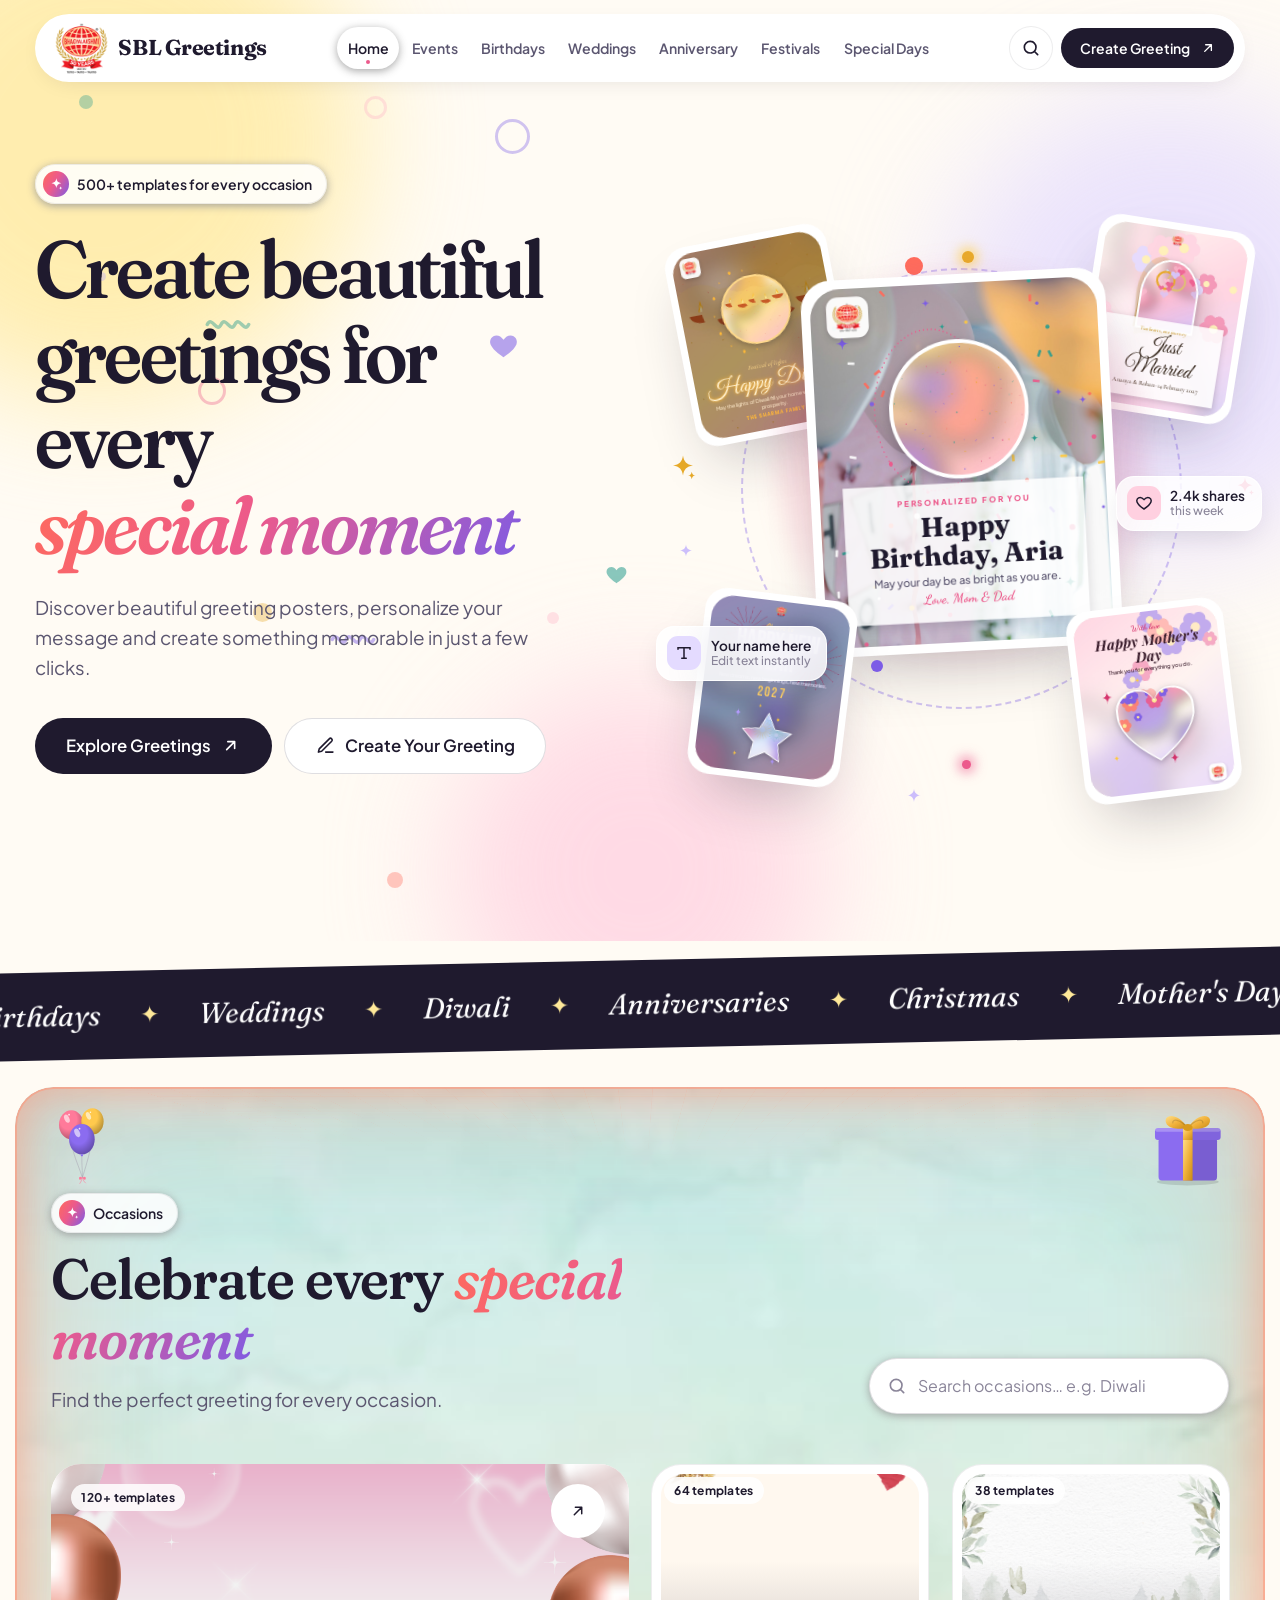
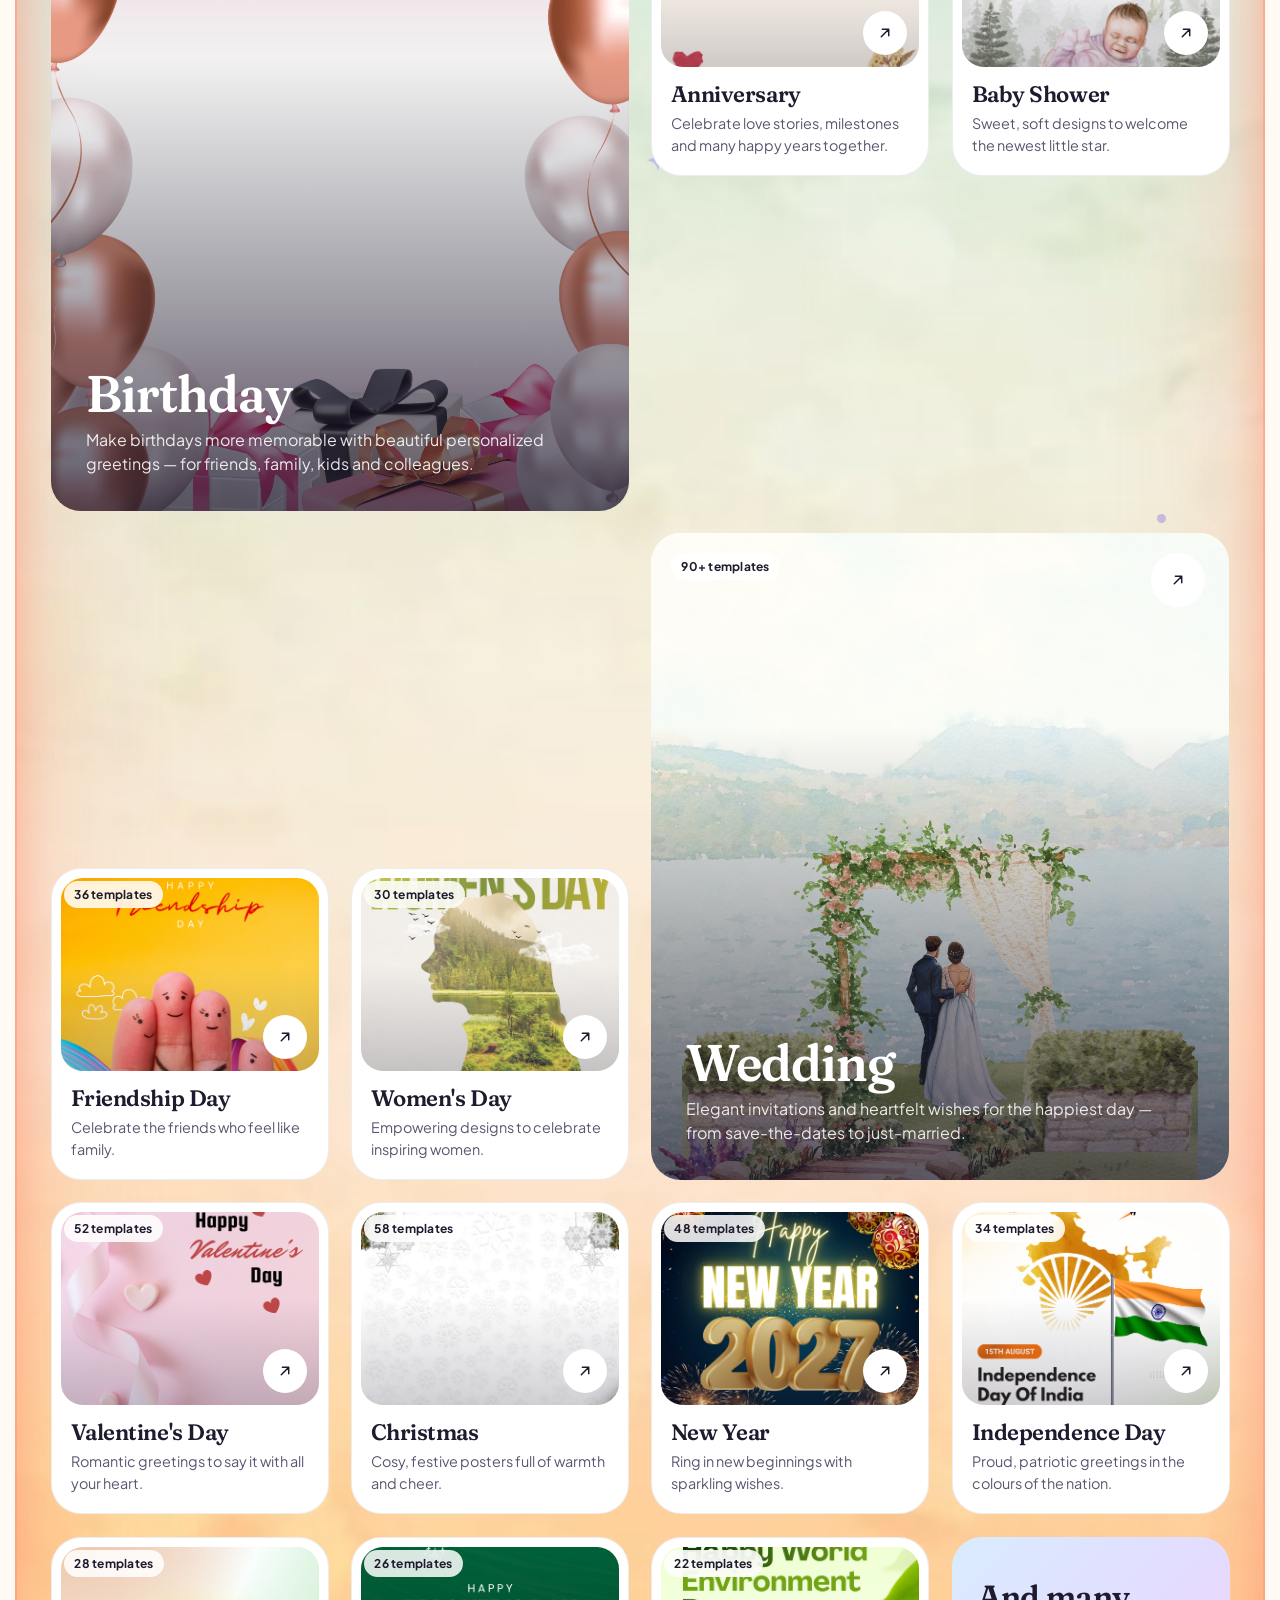
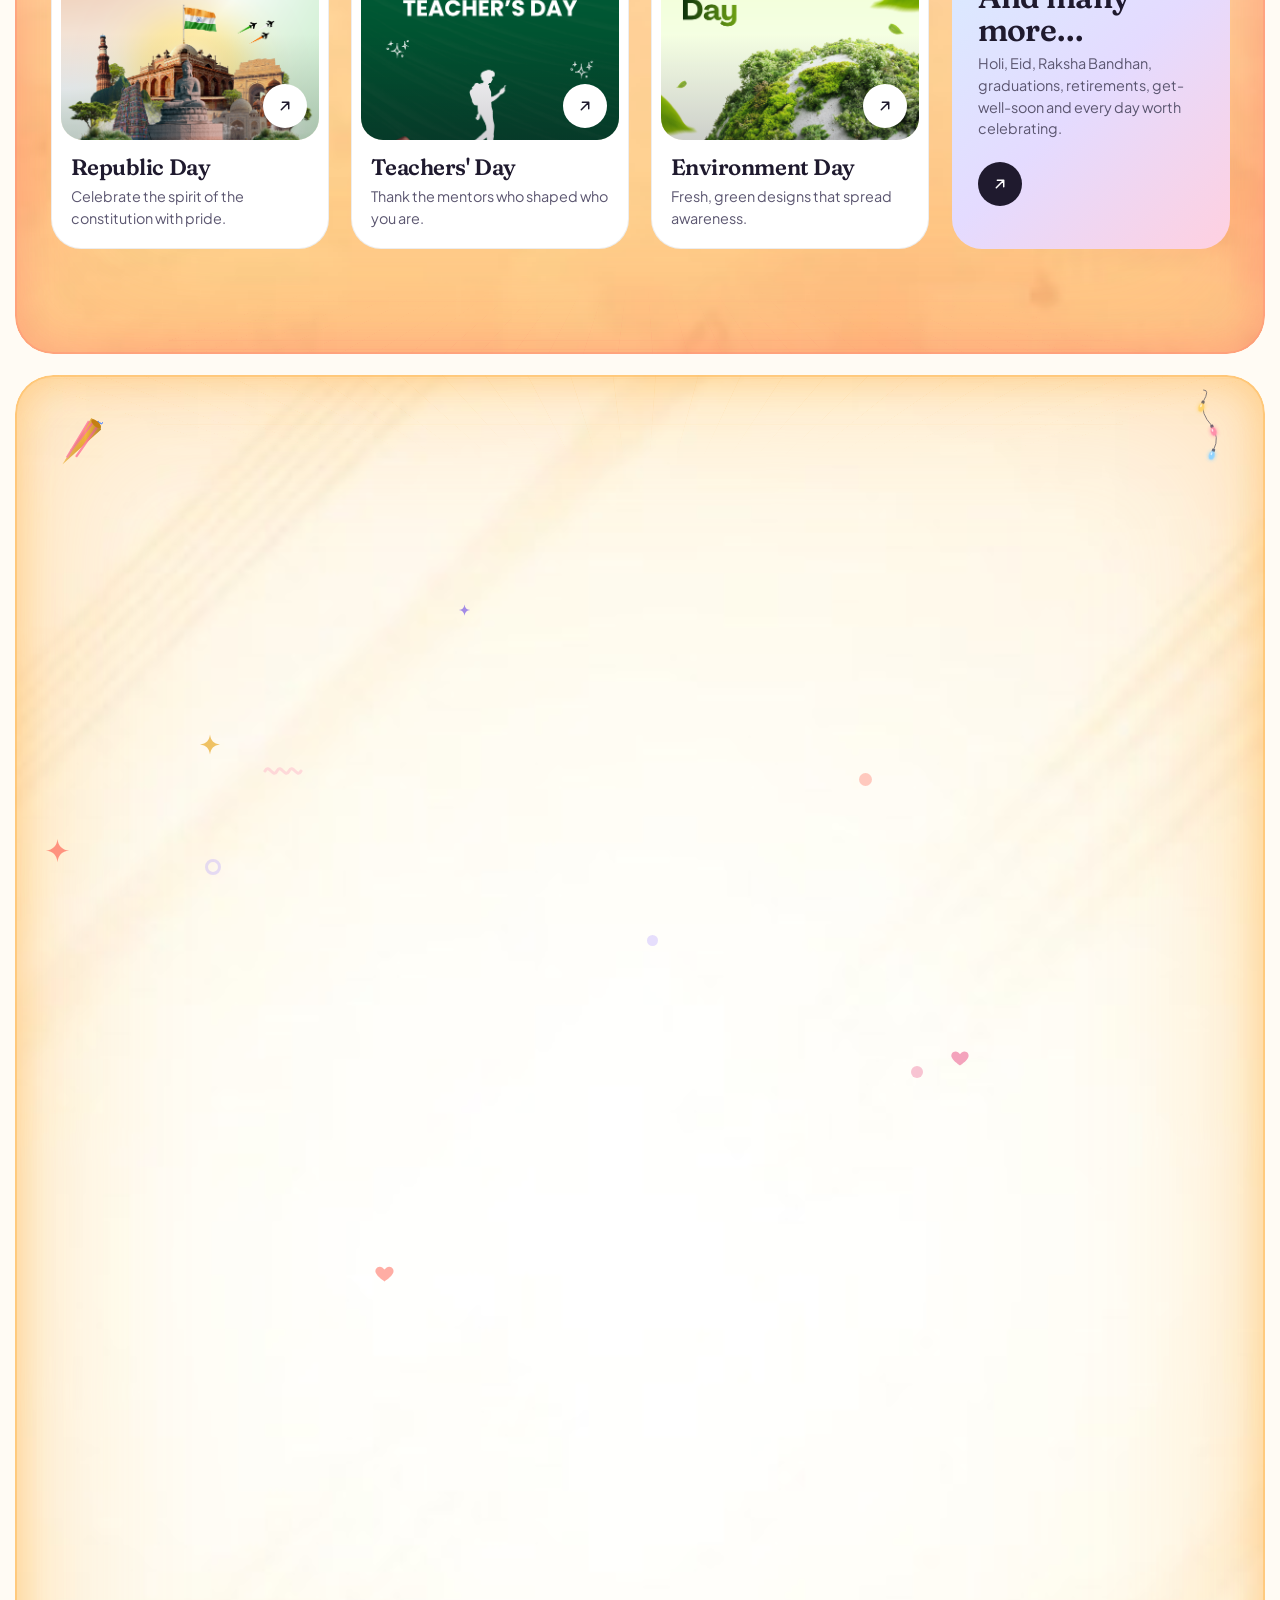
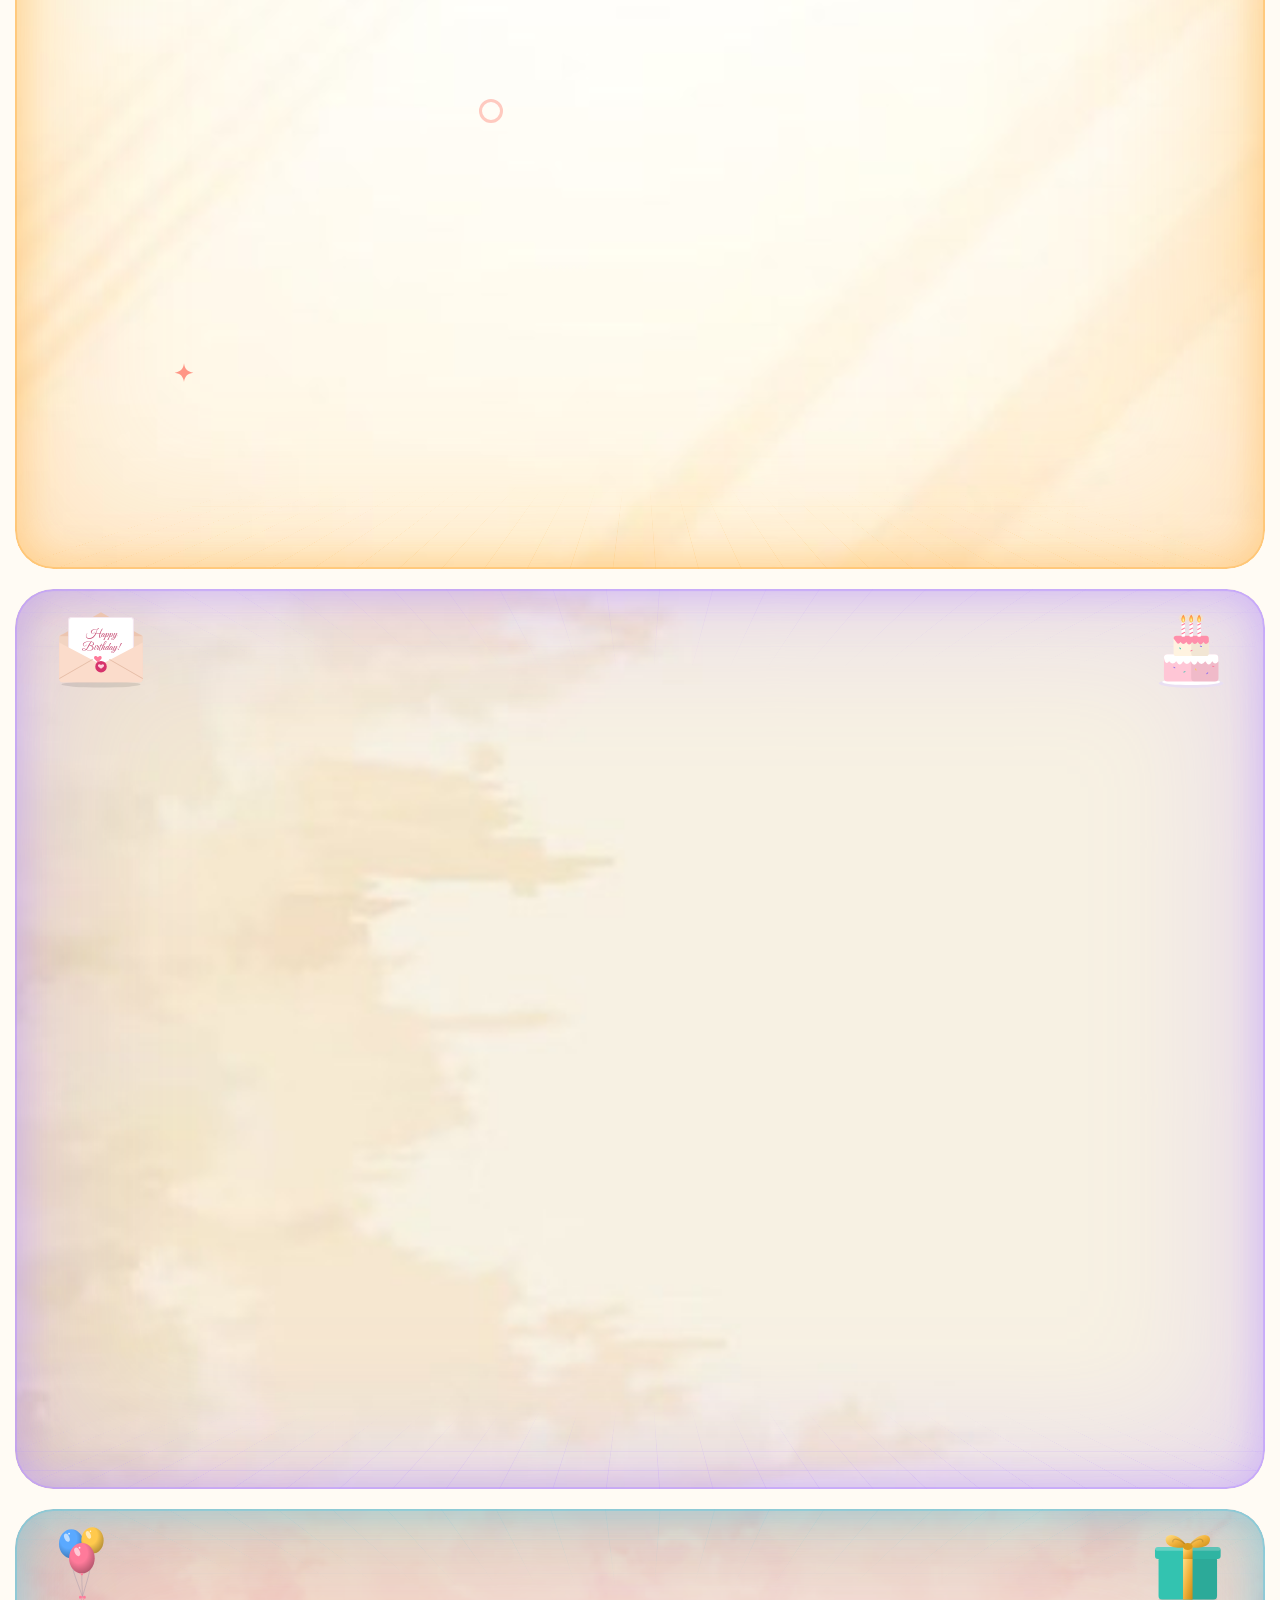
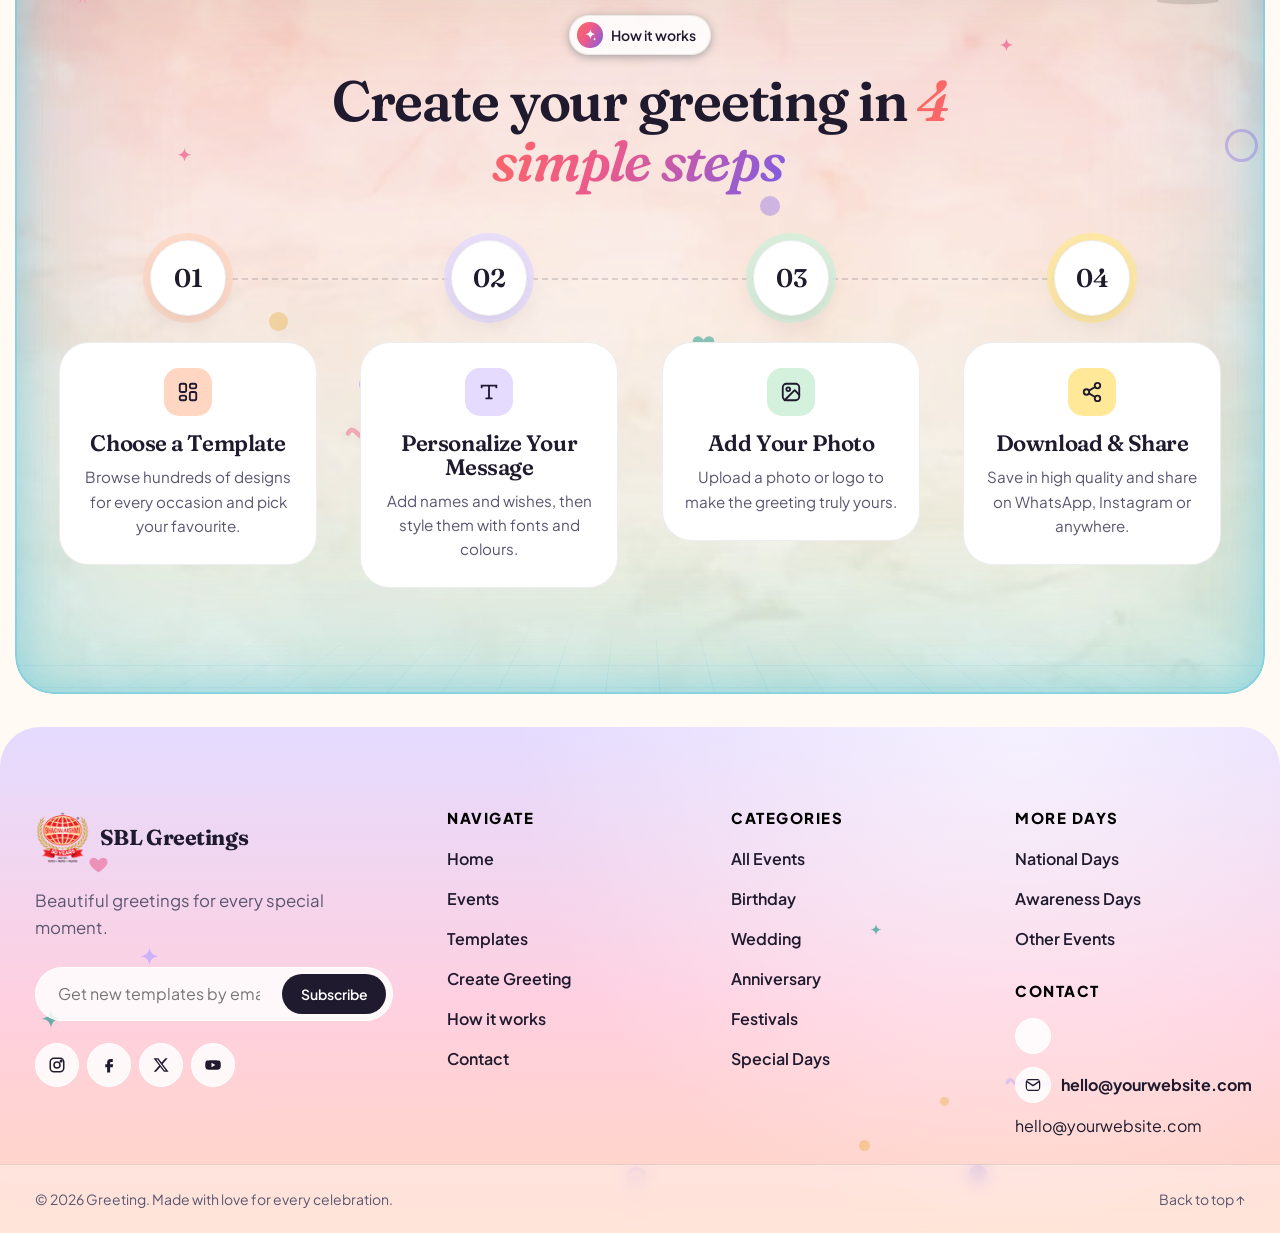
==== frontend/index.html @ 3fc8caba "Fix contact section in index.html Removed redundant closing SVG tag and fixed email link." ====
<!DOCTYPE html>
<html lang="en">

<head>
  <meta charset="UTF-8">
  <meta name="viewport" content="width=device-width, initial-scale=1">
  <title>Greetings — Beautiful Greeting Posters for Every Special Moment</title>
  <meta name="description"
    content="Discover beautiful greeting posters for birthdays, weddings, festivals and special days. Personalize your message and download in seconds.">
  <meta name="theme-color" content="#fffbf4">
  <link rel="icon" type="image/png" href="images/icons/favicon.png">

  <link rel="preconnect" href="https://fonts.googleapis.com">
  <link rel="preconnect" href="https://fonts.gstatic.com" crossorigin>
  <link
    href="https://fonts.googleapis.com/css2?family=Bebas+Neue&family=Caveat:wght@500;700&family=Cormorant+Garamond:ital,wght@0,500;0,600;0,700;1,500;1,600&family=Dancing+Script:wght@500;700&family=Fraunces:ital,opsz,wght@0,9..144,400..700;1,9..144,400..700&family=Great+Vibes&family=Lobster&family=Pacifico&family=Playfair+Display:ital,wght@0,400;0,700;1,400;1,700&family=Plus+Jakarta+Sans:wght@400;500;600;700;800&family=Poppins:ital,wght@0,400;0,500;0,600;0,700;0,800;1,500&display=swap"
    rel="stylesheet">

  <link rel="stylesheet" href="css/style.css">
  <link rel="stylesheet" href="css/poster.css">
  <link rel="stylesheet" href="css/responsive.css">
  <link rel="stylesheet" href="css/editor.css">
  <link rel="stylesheet" href="css/paid.css">
  <!-- Home page section backgrounds & side elements -->
  <link rel="stylesheet" href="css/home.css">
  <script>document.documentElement.classList.add('js');</script>
</head>

<body class="is-loading page-home" data-root="">

  <!-- Icon sprite (UI icons only) -->
  <svg width="0" height="0" style="position:absolute" aria-hidden="true">
    <symbol id="i-arrow" viewBox="0 0 24 24" fill="none" stroke="currentColor" stroke-width="2" stroke-linecap="round"
      stroke-linejoin="round">
      <path d="M5 12h14M13 6l6 6-6 6" />
    </symbol>
    <symbol id="i-search" viewBox="0 0 24 24" fill="none" stroke="currentColor" stroke-width="2" stroke-linecap="round">
      <circle cx="11" cy="11" r="7" />
      <path d="m20 20-3.5-3.5" />
    </symbol>
    <symbol id="i-close" viewBox="0 0 24 24" fill="none" stroke="currentColor" stroke-width="2" stroke-linecap="round">
      <path d="M6 6l12 12M18 6 6 18" />
    </symbol>
    <symbol id="i-edit" viewBox="0 0 24 24" fill="none" stroke="currentColor" stroke-width="2" stroke-linecap="round"
      stroke-linejoin="round">
      <path d="M12 20h9" />
      <path d="M16.5 3.5a2.1 2.1 0 0 1 3 3L7 19l-4 1 1-4Z" />
    </symbol>
    <symbol id="i-eye" viewBox="0 0 24 24" fill="none" stroke="currentColor" stroke-width="2" stroke-linecap="round"
      stroke-linejoin="round">
      <path d="M2 12s3.5-7 10-7 10 7 10 7-3.5 7-10 7S2 12 2 12Z" />
      <circle cx="12" cy="12" r="3" />
    </symbol>
    <symbol id="i-download" viewBox="0 0 24 24" fill="none" stroke="currentColor" stroke-width="2"
      stroke-linecap="round" stroke-linejoin="round">
      <path d="M12 3v12M7 10l5 5 5-5M5 21h14" />
    </symbol>
    <symbol id="i-heart" viewBox="0 0 24 24" fill="none" stroke="currentColor" stroke-width="2" stroke-linejoin="round">
      <path
        d="M12 20s-7.5-4.6-9.3-9.2C1.5 7.6 3.7 4.5 7 4.5c2 0 3.4 1.1 5 3 1.6-1.9 3-3 5-3 3.3 0 5.5 3.1 4.3 6.3C19.5 15.4 12 20 12 20Z" />
    </symbol>
    <symbol id="i-sparkle" viewBox="0 0 24 24" fill="currentColor">
      <path d="M12 2c.6 4.8 2.9 7.3 8 8-5.1.7-7.4 3.2-8 8-.6-4.8-2.9-7.3-8-8 5.1-.7 7.4-3.2 8-8Z" />
      <path d="M19 15c.3 2 1.1 2.8 3 3-1.9.2-2.7 1-3 3-.3-2-1.1-2.8-3-3 1.9-.2 2.7-1 3-3Z" />
    </symbol>
    <symbol id="i-image" viewBox="0 0 24 24" fill="none" stroke="currentColor" stroke-width="2" stroke-linecap="round"
      stroke-linejoin="round">
      <rect x="3" y="3" width="18" height="18" rx="4" />
      <circle cx="9" cy="9" r="2" />
      <path d="m21 15-5-5L5 21" />
    </symbol>
    <symbol id="i-type" viewBox="0 0 24 24" fill="none" stroke="currentColor" stroke-width="2" stroke-linecap="round">
      <path d="M4 7V5h16v2M9 19h6M12 5v14" />
    </symbol>
    <symbol id="i-check" viewBox="0 0 24 24" fill="none" stroke="currentColor" stroke-width="3" stroke-linecap="round"
      stroke-linejoin="round">
      <path d="m5 12 5 5L20 7" />
    </symbol>
    <symbol id="i-layout" viewBox="0 0 24 24" fill="none" stroke="currentColor" stroke-width="2"
      stroke-linejoin="round">
      <rect x="3" y="3" width="7" height="9" rx="2" />
      <rect x="14" y="3" width="7" height="5" rx="2" />
      <rect x="14" y="12" width="7" height="9" rx="2" />
      <rect x="3" y="16" width="7" height="5" rx="2" />
    </symbol>
    <symbol id="i-share" viewBox="0 0 24 24" fill="none" stroke="currentColor" stroke-width="2" stroke-linecap="round"
      stroke-linejoin="round">
      <circle cx="18" cy="5" r="3" />
      <circle cx="6" cy="12" r="3" />
      <circle cx="18" cy="19" r="3" />
      <path d="m8.6 13.5 6.8 4M15.4 6.5l-6.8 4" />
    </symbol>
    <symbol id="i-instagram" viewBox="0 0 24 24" fill="none" stroke="currentColor" stroke-width="2">
      <rect x="3" y="3" width="18" height="18" rx="5" />
      <circle cx="12" cy="12" r="4" />
      <circle cx="17.5" cy="6.5" r="1" fill="currentColor" />
    </symbol>
    <symbol id="i-facebook" viewBox="0 0 24 24" fill="currentColor">
      <path d="M14 8h3V4h-3c-2.8 0-4.5 1.8-4.5 4.6V11H7v4h2.5v7h4v-7H17l.5-4h-4V9c0-.6.4-1 1-1Z" />
    </symbol>
    <symbol id="i-x" viewBox="0 0 24 24" fill="currentColor">
      <path
        d="M17.8 3h3.1l-6.8 7.7 8 10.3h-6.2l-4.9-6.3L5.4 21H2.3l7.3-8.3L2 3h6.4l4.4 5.8L17.8 3Zm-1.1 16.2h1.7L7.4 4.7H5.6l11.1 14.5Z" />
    </symbol>
    <symbol id="i-pinterest" viewBox="0 0 24 24" fill="currentColor">
      <path
        d="M12 2a10 10 0 0 0-3.6 19.3c-.1-.8-.2-2 0-2.9l1.3-5.4s-.3-.7-.3-1.6c0-1.5.9-2.7 2-2.7.9 0 1.4.7 1.4 1.5 0 .9-.6 2.3-.9 3.6-.3 1.1.5 2 1.6 2 1.9 0 3.4-2 3.4-5 0-2.6-1.9-4.4-4.5-4.4-3.1 0-4.9 2.3-4.9 4.7 0 .9.4 1.9.8 2.5.1.1.1.2.1.3l-.3 1.2c0 .2-.2.3-.4.2-1.4-.6-2.2-2.6-2.2-4.2 0-3.4 2.5-6.6 7.2-6.6 3.8 0 6.7 2.7 6.7 6.3 0 3.8-2.4 6.8-5.7 6.8-1.1 0-2.2-.6-2.5-1.3l-.7 2.6c-.2 1-.9 2.2-1.4 2.9A10 10 0 1 0 12 2Z" />
    </symbol>
    <symbol id="i-youtube" viewBox="0 0 24 24" fill="currentColor">
      <path
        d="M22 8.2a3 3 0 0 0-2.1-2.1C18 5.6 12 5.6 12 5.6s-6 0-7.9.5A3 3 0 0 0 2 8.2 31 31 0 0 0 1.6 12 31 31 0 0 0 2 15.8a3 3 0 0 0 2.1 2.1c1.9.5 7.9.5 7.9.5s6 0 7.9-.5a3 3 0 0 0 2.1-2.1c.4-1.2.4-3.8.4-3.8s0-2.6-.4-3.8ZM10 15V9l5.2 3L10 15Z" />
    </symbol>
  </svg>

  <!-- Shared gradients for the homepage decorations -->
  <svg width="0" height="0" style="position:absolute" aria-hidden="true">
    <defs>
      <radialGradient id="dzShade" cx=".38" cy=".32" r=".75">
        <stop offset=".45" stop-color="#000" stop-opacity="0" />
        <stop offset="1" stop-color="#000" stop-opacity=".32" />
      </radialGradient>
      <linearGradient id="dzGold" x1="0" y1="0" x2="1" y2="1">
        <stop offset="0" stop-color="#ffe08a" />
        <stop offset=".5" stop-color="#f2b33d" />
        <stop offset="1" stop-color="#c98a14" />
      </linearGradient>
      <linearGradient id="dzConeShade" x1="0" y1="0" x2="1" y2="0">
        <stop offset="0" stop-color="#fff" stop-opacity=".25" />
        <stop offset=".6" stop-color="#000" stop-opacity="0" />
        <stop offset="1" stop-color="#000" stop-opacity=".22" />
      </linearGradient>
      <radialGradient id="dzFlame" cx=".5" cy=".7" r=".6">
        <stop offset="0" stop-color="#fff7cc" />
        <stop offset=".45" stop-color="#ffc94d" />
        <stop offset="1" stop-color="#ff7a3d" />
      </radialGradient>
      <radialGradient id="dzGlow">
        <stop offset="0" stop-color="#ffe9a8" stop-opacity=".9" />
        <stop offset="1" stop-color="#ffe9a8" stop-opacity="0" />
      </radialGradient>
    </defs>
  </svg>

  <a class="skip-link" href="#main">Skip to content</a>

  <!-- ================= HEADER ================= -->
  <header class="site-header" id="siteHeader">
    <div class="container">
      <nav class="nav" aria-label="Main navigation">
        <a href="index.html" class="logo" aria-label="Greetings home">
          <img src="images/logo/logo.png" alt="" width="38" height="38">
          <span>SBL Greetings</span>
        </a>

        <ul class="nav__menu">
          <li><a class="nav__link is-active" href="index.html" aria-current="page">Home</a></li>
          <li><a class="nav__link" href="events/events.html">Events</a></li>
          <li><a class="nav__link" href="events/birthday.html">Birthdays</a></li>
          <li><a class="nav__link" href="events/wedding.html">Weddings</a></li>
          <li><a class="nav__link" href="events/anniversary.html">Anniversary</a></li>
          <li><a class="nav__link" href="events/festivals.html">Festivals</a></li>
          <li><a class="nav__link" href="events/special-days.html">Special Days</a></li>
        </ul>

        <div class="nav__actions">
          <button class="icon-btn" type="button" data-search-open aria-label="Search greetings">
            <svg class="icon">
              <use href="#i-search" />
            </svg>
          </button>
          <button class="btn btn--sm nav__cta-desktop" type="button" data-edit="blank-01">
            Create Greeting <svg class="icon icon--arrow">
              <use href="#i-arrow" />
            </svg>
          </button>
          <button class="nav__toggle" type="button" aria-label="Open menu" aria-expanded="false"
            aria-controls="mobileMenu">
            <span></span><span></span>
          </button>
        </div>
      </nav>
    </div>
  </header>

  <!-- Mobile menu -->
  <div class="mobile-menu" id="mobileMenu" aria-label="Mobile navigation">
    <ul class="mobile-menu__list">
      <li><a class="mobile-menu__link is-active" href="index.html" aria-current="page">Home <svg class="icon">
            <use href="#i-arrow" />
          </svg></a></li>
      <li><a class="mobile-menu__link" href="events/events.html">Events <svg class="icon">
            <use href="#i-arrow" />
          </svg></a></li>
      <li><a class="mobile-menu__link" href="events/birthday.html">Birthdays <svg class="icon">
            <use href="#i-arrow" />
          </svg></a></li>
      <li><a class="mobile-menu__link" href="events/wedding.html">Weddings <svg class="icon">
            <use href="#i-arrow" />
          </svg></a></li>
      <li><a class="mobile-menu__link" href="events/anniversary.html">Anniversary <svg class="icon">
            <use href="#i-arrow" />
          </svg></a></li>
      <li><a class="mobile-menu__link" href="events/festivals.html">Festivals <svg class="icon">
            <use href="#i-arrow" />
          </svg></a></li>
      <li><a class="mobile-menu__link" href="events/special-days.html">Special Days <svg class="icon">
            <use href="#i-arrow" />
          </svg></a></li>
    </ul>
    <div class="mobile-menu__foot">
      <button class="btn btn--lg" type="button" data-edit="blank-01">Create Greeting <svg class="icon icon--arrow">
          <use href="#i-arrow" />
        </svg></button>
    </div>
  </div>

  <main id="main">

    <!-- ================= HERO ================= -->
    <section class="hero" aria-labelledby="heroTitle" data-floaters="16">
      <!-- Animated ribbons (decorative) -->
      <svg class="hero-ribbons" viewBox="0 0 1440 800" preserveAspectRatio="xMidYMid slice" aria-hidden="true">

        <path class="ribbon ribbon--1" d="M-60 620 C 180 470, 360 760, 620 600 S 1040 380, 1500 560"
          stroke="url(#rb1)" />
        <path class="ribbon ribbon--2" d="M-60 180 C 220 60, 420 300, 700 170 S 1150 40, 1500 150" stroke="url(#rb2)" />
        <path class="ribbon ribbon--3" d="M-60 420 C 260 520, 520 300, 820 430 S 1260 560, 1500 380"
          stroke="url(#rb3)" />
      </svg>

      <div class="blob blob--yellow blob--a"></div>
      <div class="blob blob--lavender blob--b"></div>
      <div class="blob blob--pink blob--c"></div>

      <div class="container hero__grid">
        <div class="hero__content">
          <span class="eyebrow" data-reveal="fade-up">
            <span class="eyebrow__dot"><svg class="icon">
                <use href="#i-sparkle" />
              </svg></span>
            500+ templates for every occasion
          </span>

          <h1 class="hero__title" id="heroTitle">
            <span class="line"><span>Create beautiful</span></span>
            <span class="line"><span>greetings for every</span></span>
            <span class="line"><span><span class="text-gradient">special moment</span></span></span>
          </h1>

          <p class="hero__text" data-reveal="fade-up" style="--delay:.25s">
            Discover beautiful greeting posters, personalize your message and create something memorable in just a few
            clicks.
          </p>

          <div class="hero__cta" data-reveal="fade-up" style="--delay:.35s">
            <a class="btn btn--lg" href="#events">
              Explore Greetings <svg class="icon icon--arrow">
                <use href="#i-arrow" />
              </svg>
            </a>
            <button class="btn btn--lg btn--light" type="button" data-edit="blank-01">
              <svg class="icon">
                <use href="#i-edit" />
              </svg> Create Your Greeting
            </button>
          </div>

          <div class="hero__proof" data-reveal="fade-up" style="--delay:.45s">
            <div class="avatars" aria-hidden="true">
              <span>AK</span><span>RS</span><span>MJ</span><span>+</span>
            </div>
            <p class="hero__proof-text">
              <strong><span class="stars" aria-hidden="true">★★★★★</span> 12,000+ greetings</strong>
              created by happy people this month
            </p>
          </div>
        </div>

        <div class="hero-stage" id="heroStage" data-reveal="scale" style="--delay:.15s">
          <span class="deco deco--ring" aria-hidden="true"></span>
          <div class="hero-orbit" aria-hidden="true"><span></span><span></span></div>
          <span class="deco deco--dot deco--dot-a" aria-hidden="true"></span>
          <span class="deco deco--dot deco--dot-b" aria-hidden="true"></span>
          <svg class="deco deco--star deco--star-a" viewBox="0 0 24 24" aria-hidden="true">
            <use href="#i-sparkle" />
          </svg>
          <svg class="deco deco--star deco--star-b" viewBox="0 0 24 24" aria-hidden="true">
            <use href="#i-sparkle" />
          </svg>

          <figure class="hero-card hero-card--1">
            <div class="hero-card__inner">
              <div class="poster" data-name="Happy Diwali — Golden Diyas" style="--accent:#ffb938">
                <img class="poster__bg" src="images/backgrounds/bg-diya.jpg" alt="" style="--pos:50% 50%"
                  loading="lazy">
                <div class="poster__overlay" style="--overlay:rgba(40,12,0,0.38)"></div>
                <figure class="poster__photo" data-shape="circle" data-decor="dots"
                  style="--x:50; --y:36; --w:44; --frame:#ffd98a">
                  <img src="images/photos/diya.jpg" alt="Lit diyas" loading="lazy">
                </figure>
                <figure class="poster__logo" data-badge style="--x:12; --y:8; --w:10"><img
                    src="images/logo/logo.png" alt="Logo"></figure>
                <div class="poster__text" data-anchor="bottom" style="--x:50; --y:94; --w:86">
                  <p class="poster__kicker"
                    style="--font:'Cormorant Garamond'; --fallback:serif; --size:4.2; --weight:600; --color:#ffd98a; --align:center; --style:italic; --gap:0.6">
                    Festival of lights</p>
                  <p class="poster__heading" data-effect="glow"
                    style="--font:'Great Vibes'; --fallback:cursive; --size:15; --weight:400; --color:#fff3d6; --align:center; --lh:1">
                    Happy Diwali</p>
                  <p class="poster__message"
                    style="--font:'Plus Jakarta Sans'; --fallback:sans-serif; --size:3.4; --weight:500; --color:#ffeccc; --align:center; --lh:1.4">
                    May the lights of Diwali fill your home with joy and prosperity.</p>
                  <p class="poster__from"
                    style="--font:'Poppins'; --fallback:sans-serif; --size:3; --weight:700; --color:#ffb938; --align:center; --spacing:0.2em; --case:uppercase">
                    The Sharma Family</p>
                </div>
              </div>
            </div>
          </figure>
          <figure class="hero-card hero-card--2">
            <div class="hero-card__inner">
              <div class="poster" data-name="Just Married" style="--accent:#c9972b">
                <img class="poster__bg" src="images/backgrounds/bg-wedding-flowers.jpg" alt="" style="--pos:50% 50%"
                  loading="lazy">
                <div class="poster__overlay" style="--overlay:rgba(255,255,255,0.35)"></div>
                <figure class="poster__photo" data-shape="arch" data-decor="layers" style="--x:50; --y:37; --w:38">
                  <img src="images/photos/rings-roses.jpg" alt="Wedding rings on roses" loading="lazy">
                </figure>
                <figure class="poster__logo" style="--x:50; --y:6; --w:8"><img src="images/logo/logo.png"
                    alt="Logo"></figure>
                <div class="poster__text" data-anchor="bottom" data-card
                  style="--x:50; --y:95; --w:82; --card:rgba(255,255,255,0.88)">
                  <p class="poster__kicker"
                    style="--font:'Cormorant Garamond'; --fallback:serif; --size:3.8; --weight:600; --color:#c9972b; --align:center; --style:italic">
                    Two hearts, one journey</p>
                  <p class="poster__heading"
                    style="--font:'Great Vibes'; --fallback:cursive; --size:15; --weight:400; --color:#3b2d22; --align:center; --lh:1">
                    Just Married</p>
                  <p class="poster__message"
                    style="--font:'Cormorant Garamond'; --fallback:serif; --size:4.4; --weight:600; --color:#5b4a3c; --align:center">
                    Ananya &amp; Rohan · 14 February 2027</p>
                  <p class="poster__from"
                    style="--font:'Cormorant Garamond'; --fallback:serif; --size:4; --weight:600; --color:#5b4a3c; --align:center">
                  </p>
                </div>
              </div>
            </div>
          </figure>
          <figure class="hero-card hero-card--main">
            <div class="hero-card__inner">
              <div class="poster" data-name="Happy Birthday, Aria" data-confetti="5" style="--accent:#ec5a8c">
                <img class="poster__bg" src="images/backgrounds/bg-balloons-pastel.jpg" alt="" style="--pos:50% 50%"
                  loading="lazy">
                <div class="poster__overlay" style="--overlay:rgba(255,255,255,0.1)"></div>
                <figure class="poster__photo" data-shape="circle" data-decor="ring" style="--x:50; --y:35; --w:46">
                  <img src="images/photos/cake-candles.jpg" alt="Birthday cake" loading="lazy">
                </figure>
                <figure class="poster__logo" data-badge style="--x:13; --y:8; --w:11"><img
                    src="images/logo/logo.png" alt="Logo"></figure>
                <div class="poster__text" data-anchor="bottom" data-card
                  style="--x:50; --y:94; --w:84; --card:rgba(255,255,255,0.86)">
                  <p class="poster__kicker"
                    style="--font:'Plus Jakarta Sans'; --fallback:sans-serif; --size:2.8; --weight:800; --color:#ec5a8c; --align:center; --spacing:0.22em; --case:uppercase">
                    Personalized for you</p>
                  <p class="poster__heading"
                    style="--font:'Fraunces'; --fallback:serif; --size:9.5; --weight:700; --color:#1f1a2e; --align:center; --lh:1.05">
                    Happy Birthday, Aria</p>
                  <p class="poster__message"
                    style="--font:'Plus Jakarta Sans'; --fallback:sans-serif; --size:3.8; --weight:500; --color:#5b5670; --align:center">
                    May your day be as bright as you are.</p>
                  <p class="poster__from"
                    style="--font:'Dancing Script'; --fallback:cursive; --size:4.6; --weight:700; --color:#ec5a8c; --align:center">
                    Love, Mom &amp; Dad</p>
                </div>
              </div>
            </div>
          </figure>
          <figure class="hero-card hero-card--3">
            <div class="hero-card__inner">
              <div class="poster" data-name="Happy New Year" style="--accent:#b49bff">
                <img class="poster__bg" src="images/backgrounds/bg-fireworks.jpg" alt="" style="--pos:50% 50%"
                  loading="lazy">
                <div class="poster__overlay" style="--overlay:rgba(10,6,30,0.32)"></div>
                <figure class="poster__photo" data-shape="star" data-decor="sparkles" style="--x:50; --y:79; --w:36">
                  <img src="images/photos/fireworks.jpg" alt="Fireworks" loading="lazy">
                </figure>
                <figure class="poster__logo" style="--x:50; --y:6; --w:8"><img src="images/logo/logo.png"
                    alt="Logo"></figure>
                <div class="poster__text" data-anchor="top" style="--x:50; --y:12; --w:88">
                  <p class="poster__kicker"
                    style="--font:'Caveat'; --fallback:cursive; --size:6; --weight:700; --color:#ffd166; --align:center; --gap:0.2">
                    Cheers to</p>
                  <p class="poster__heading" data-effect="glow"
                    style="--font:'Bebas Neue'; --fallback:sans-serif; --size:17; --weight:400; --color:#ffffff; --align:center; --lh:0.9">
                    Happy New Year</p>
                  <p class="poster__message"
                    style="--font:'Poppins'; --fallback:sans-serif; --size:3.8; --weight:500; --color:#e8e4ff; --align:center">
                    New dreams, new beginnings, new memories.</p>
                  <p class="poster__from"
                    style="--font:'Bebas Neue'; --fallback:sans-serif; --size:10; --weight:400; --color:#ffd166; --align:center; --spacing:0.1em">
                    2027</p>
                </div>
              </div>
            </div>
          </figure>
          <figure class="hero-card hero-card--4">
            <div class="hero-card__inner">
              <div class="poster" data-name="Happy Mother&#x27;s Day" style="--accent:#d6336c">
                <img class="poster__bg" src="images/backgrounds/bg-pink-roses.jpg" alt="" style="--pos:50% 50%"
                  loading="lazy">
                <div class="poster__overlay" style="--overlay:rgba(255,240,245,0.5)"></div>
                <figure class="poster__photo" data-shape="heart" data-decor="sparkles" style="--x:50; --y:63; --w:52">
                  <img src="images/photos/pink-bouquet.jpg" alt="Pink flower bouquet" loading="lazy">
                </figure>
                <figure class="poster__logo" data-badge style="--x:88; --y:93; --w:9"><img
                    src="images/logo/logo.png" alt="Logo"></figure>
                <div class="poster__text" data-anchor="top" style="--x:50; --y:6; --w:86">
                  <p class="poster__kicker"
                    style="--font:'Dancing Script'; --fallback:cursive; --size:5.6; --weight:700; --color:#d6336c; --align:center; --gap:0.6">
                    With love</p>
                  <p class="poster__heading"
                    style="--font:'Playfair Display'; --fallback:serif; --size:10; --weight:700; --color:#3a1d2c; --align:center; --style:italic; --lh:1.05">
                    Happy Mother&#x27;s Day</p>
                  <p class="poster__message"
                    style="--font:'Plus Jakarta Sans'; --fallback:sans-serif; --size:3.8; --weight:500; --color:#3a1d2c; --align:center">
                    Thank you for everything you do.</p>
                  <p class="poster__from"
                    style="--font:'Plus Jakarta Sans'; --fallback:sans-serif; --size:3; --weight:600; --color:#3a1d2c; --align:center">
                  </p>
                </div>
              </div>
            </div>
          </figure>

          <div class="float-chip float-chip--a" aria-hidden="true">
            <span class="float-chip__icon tint-lavender"><svg class="icon">
                <use href="#i-type" />
              </svg></span>
            <span>Your name here<small>Edit text instantly</small></span>
          </div>
          <div class="float-chip float-chip--b" aria-hidden="true">
            <span class="float-chip__icon tint-pink"><svg class="icon">
                <use href="#i-heart" />
              </svg></span>
            <span>2.4k shares<small>this week</small></span>
          </div>
        </div>
      </div>
    </section>

    <!-- ================= MARQUEE ================= -->
    <div class="marquee-wrap" aria-hidden="true">
      <div class="marquee">
        <div class="marquee__track">
          <div class="marquee__group">
            <span class="marquee__item">Birthdays</span>
            <span class="marquee__item">Weddings</span>
            <span class="marquee__item">Diwali</span>
            <span class="marquee__item">Anniversaries</span>
            <span class="marquee__item">Christmas</span>
            <span class="marquee__item">Mother's Day</span>
            <span class="marquee__item">New Year</span>
            <span class="marquee__item">Friendship Day</span>
          </div>
          <div class="marquee__group">
            <span class="marquee__item">Birthdays</span>
            <span class="marquee__item">Weddings</span>
            <span class="marquee__item">Diwali</span>
            <span class="marquee__item">Anniversaries</span>
            <span class="marquee__item">Christmas</span>
            <span class="marquee__item">Mother's Day</span>
            <span class="marquee__item">New Year</span>
            <span class="marquee__item">Friendship Day</span>
          </div>
        </div>
      </div>
    </div>

    <!-- ================= SPECIAL EVENTS ================= -->
    <section class="section sec-stage sec-stage--occasions" id="events" aria-labelledby="eventsTitle"
      data-floaters="10">
      <!-- Party decorations (left / right). Swap a polaroid photo by changing its src. -->
      <div class="dz-col dz-col--left" aria-hidden="true">
        <div class="dz-item dz-wide" style="top:3%;"><svg class="dz-svg dz-balloons " viewBox="0 0 200 300"
            aria-hidden="true">
            <path d="M62 137 C70 190 82 208 102 268" stroke="#9b8fa3" stroke-width="1.4" fill="none" />
            <path d="M138 120 C131 173 120 208 102 268" stroke="#9b8fa3" stroke-width="1.4" fill="none" />
            <path d="M100 191 C100 244 101 208 102 268" stroke="#9b8fa3" stroke-width="1.4" fill="none" />
            <path d="M102 268 q-14 -8 -12 6 q6 4 12 -6 q14 -8 12 6 q-6 4 -12 -6" fill="#ff7a9a" />
            <path d="M102 268 q-4 14 -10 22 M102 268 q4 14 12 20" stroke="#ff7a9a" stroke-width="2" fill="none" />
            <g class="dz-sway" style="--d:5.5s;--dl:0.0s;transform-origin:62px 134px">
              <ellipse cx="62" cy="78" rx="44" ry="51.9" fill="#ff7a9a" />
              <ellipse cx="62" cy="78" rx="44" ry="51.9" fill="url(#dzShade)" />
              <ellipse cx="46.2" cy="56.2" rx="8.8" ry="15.6" fill="#fff" opacity=".6"
                transform="rotate(-24 46.2 56.2)" />
              <ellipse cx="54.1" cy="41.7" rx="3.1" ry="3.1" fill="#fff" opacity=".85" />
              <path d="M57 129.9 L67 129.9 L65 136.9 L59 136.9Z" fill="#ff7a9a" />
            </g>
            <g class="dz-sway" style="--d:6.5s;--dl:-1.7s;transform-origin:138px 117px">
              <ellipse cx="138" cy="66" rx="40" ry="47.2" fill="#ffc94d" />
              <ellipse cx="138" cy="66" rx="40" ry="47.2" fill="url(#dzShade)" />
              <ellipse cx="123.6" cy="46.2" rx="8.0" ry="14.2" fill="#fff" opacity=".6"
                transform="rotate(-24 123.6 46.2)" />
              <ellipse cx="130.8" cy="33.0" rx="2.8" ry="2.8" fill="#fff" opacity=".85" />
              <path d="M133 113.2 L143 113.2 L141 120.2 L135 120.2Z" fill="#ffc94d" />
            </g>
            <g class="dz-sway" style="--d:7.5s;--dl:-3.4s;transform-origin:100px 188px">
              <ellipse cx="100" cy="130" rx="46" ry="54.3" fill="#8b6cf0" />
              <ellipse cx="100" cy="130" rx="46" ry="54.3" fill="url(#dzShade)" />
              <ellipse cx="83.4" cy="107.2" rx="9.2" ry="16.3" fill="#fff" opacity=".6"
                transform="rotate(-24 83.4 107.2)" />
              <ellipse cx="91.7" cy="92.0" rx="3.2" ry="3.3" fill="#fff" opacity=".85" />
              <path d="M95 184.3 L105 184.3 L103 191.3 L97 191.3Z" fill="#8b6cf0" />
            </g>
          </svg></div>
        <div class="dz-item dz-mid" style="top:28%;">
          <figure class="dz-polaroid " style="--r:-7deg;--dl:0s" aria-hidden="true"><span class="dz-tape"></span><img
              src="images/photos/cake-candles.jpg" alt="" loading="lazy">
            <figcaption>Make a wish!</figcaption>
          </figure>
        </div>
        <div class="dz-item dz-mid" style="top:52%;"><svg class="dz-svg dz-gift " viewBox="0 0 130 140"
            aria-hidden="true" style="--dl:0s">
            <ellipse cx="65" cy="132" rx="52" ry="6" fill="#000" opacity=".12" />
            <rect x="16" y="58" width="98" height="72" rx="6" fill="#ff7a9a" />
            <rect x="65" y="58" width="49" height="72" rx="6" fill="#000" opacity=".13" />
            <rect x="57" y="58" width="16" height="72" fill="url(#dzGold)" />
            <g class="dz-lid">
              <rect x="10" y="42" width="110" height="20" rx="5" fill="#ff7a9a" />
              <rect x="10" y="42" width="110" height="6" rx="3" fill="#fff" opacity=".25" />
              <rect x="65" y="42" width="55" height="20" rx="5" fill="#000" opacity=".08" />
              <rect x="57" y="42" width="16" height="20" fill="url(#dzGold)" />
              <path d="M65 42 C46 12 20 20 30 36 C36 44 52 44 65 42Z" fill="url(#dzGold)" />
              <path d="M65 42 C84 12 110 20 100 36 C94 44 78 44 65 42Z" fill="url(#dzGold)" />
              <path d="M65 42 C52 26 38 26 40 34" stroke="#000" stroke-opacity=".15" stroke-width="2" fill="none" />
              <path d="M65 42 C78 26 92 26 90 34" stroke="#000" stroke-opacity=".15" stroke-width="2" fill="none" />
              <ellipse cx="65" cy="41" rx="8" ry="6" fill="#d99a1c" />
            </g>
          </svg></div>
        <div class="dz-item dz-wide" style="top:72%;"><svg class="dz-svg dz-streamer " viewBox="0 0 120 220"
            aria-hidden="true">
            <defs>
              <linearGradient id="stffc94dff7a9a" x1="0" y1="0" x2="1" y2="1">
                <stop offset="0" stop-color="#ffc94d" />
                <stop offset="1" stop-color="#ff7a9a" />
              </linearGradient>
            </defs>
            <path d="M60 4 C10 24 110 44 60 64 C10 84 110 104 60 124 C10 144 110 164 60 184 C30 196 60 214 70 216"
              stroke="url(#stffc94dff7a9a)" stroke-width="9" stroke-linecap="round" fill="none" />
            <path d="M60 4 C10 24 110 44 60 64 C10 84 110 104 60 124 C10 144 110 164 60 184" stroke="#fff"
              stroke-opacity=".35" stroke-width="2.5" fill="none" transform="translate(-2 -2)" />
          </svg></div>
        <div class="dz-item dz-small dz-wide" style="top:90%;"><svg class="dz-svg dz-gift " viewBox="0 0 130 140"
            aria-hidden="true" style="--dl:-1.5s">
            <ellipse cx="65" cy="132" rx="52" ry="6" fill="#000" opacity=".12" />
            <rect x="16" y="58" width="98" height="72" rx="6" fill="#33c3b0" />
            <rect x="65" y="58" width="49" height="72" rx="6" fill="#000" opacity=".13" />
            <rect x="57" y="58" width="16" height="72" fill="url(#dzGold)" />
            <g class="dz-lid">
              <rect x="10" y="42" width="110" height="20" rx="5" fill="#33c3b0" />
              <rect x="10" y="42" width="110" height="6" rx="3" fill="#fff" opacity=".25" />
              <rect x="65" y="42" width="55" height="20" rx="5" fill="#000" opacity=".08" />
              <rect x="57" y="42" width="16" height="20" fill="url(#dzGold)" />
              <path d="M65 42 C46 12 20 20 30 36 C36 44 52 44 65 42Z" fill="url(#dzGold)" />
              <path d="M65 42 C84 12 110 20 100 36 C94 44 78 44 65 42Z" fill="url(#dzGold)" />
              <path d="M65 42 C52 26 38 26 40 34" stroke="#000" stroke-opacity=".15" stroke-width="2" fill="none" />
              <path d="M65 42 C78 26 92 26 90 34" stroke="#000" stroke-opacity=".15" stroke-width="2" fill="none" />
              <ellipse cx="65" cy="41" rx="8" ry="6" fill="#d99a1c" />
            </g>
          </svg></div>
      </div>
      <div class="dz-col dz-col--right" aria-hidden="true">
        <div class="dz-item dz-wide" style="top:4%;"><svg class="dz-svg dz-popper " viewBox="0 0 220 220"
            aria-hidden="true" overflow="visible">
            <g class="dz-bit" style="--tx:31px;--ty:-48px;--r:292deg;--dl:-1.53s">
              <g transform="translate(112 86)">
                <rect x="-4" y="-2" width="8" height="4" rx="1" fill="#ff7a9a" />
              </g>
            </g>
            <g class="dz-bit" style="--tx:16px;--ty:-49px;--r:371deg;--dl:-2.94s">
              <g transform="translate(112 86)">
                <circle r="3" fill="#ffc94d" />
              </g>
            </g>
            <g class="dz-bit" style="--tx:103px;--ty:-7px;--r:203deg;--dl:-1.67s">
              <g transform="translate(112 86)">
                <path d="M0 0 q4 -6 8 0 q4 6 8 0" stroke="#8b6cf0" stroke-width="2.2" fill="none" />
              </g>
            </g>
            <g class="dz-bit" style="--tx:73px;--ty:-75px;--r:513deg;--dl:-0.34s">
              <g transform="translate(112 86)">
                <rect x="-4" y="-2" width="8" height="4" rx="1" fill="#33c3b0" />
              </g>
            </g>
            <g class="dz-bit" style="--tx:58px;--ty:-99px;--r:514deg;--dl:-2.05s">
              <g transform="translate(112 86)">
                <circle r="3" fill="#ffa26b" />
              </g>
            </g>
            <g class="dz-bit" style="--tx:39px;--ty:-57px;--r:174deg;--dl:-0.99s">
              <g transform="translate(112 86)">
                <path d="M0 0 q4 -6 8 0 q4 6 8 0" stroke="#5aa9ff" stroke-width="2.2" fill="none" />
              </g>
            </g>
            <g class="dz-bit" style="--tx:95px;--ty:-35px;--r:527deg;--dl:-2.72s">
              <g transform="translate(112 86)">
                <rect x="-4" y="-2" width="8" height="4" rx="1" fill="#ff7a9a" />
              </g>
            </g>
            <g class="dz-bit" style="--tx:78px;--ty:-77px;--r:262deg;--dl:-2.15s">
              <g transform="translate(112 86)">
                <circle r="3" fill="#ffc94d" />
              </g>
            </g>
            <g class="dz-bit" style="--tx:53px;--ty:-33px;--r:332deg;--dl:-0.90s">
              <g transform="translate(112 86)">
                <path d="M0 0 q4 -6 8 0 q4 6 8 0" stroke="#8b6cf0" stroke-width="2.2" fill="none" />
              </g>
            </g>
            <g class="dz-bit" style="--tx:106px;--ty:18px;--r:370deg;--dl:-2.69s">
              <g transform="translate(112 86)">
                <rect x="-4" y="-2" width="8" height="4" rx="1" fill="#33c3b0" />
              </g>
            </g>
            <g class="dz-bit" style="--tx:13px;--ty:-69px;--r:450deg;--dl:-2.82s">
              <g transform="translate(112 86)">
                <circle r="3" fill="#ffa26b" />
              </g>
            </g>
            <g class="dz-bit" style="--tx:86px;--ty:1px;--r:301deg;--dl:-1.36s">
              <g transform="translate(112 86)">
                <path d="M0 0 q4 -6 8 0 q4 6 8 0" stroke="#5aa9ff" stroke-width="2.2" fill="none" />
              </g>
            </g>
            <g class="dz-bit" style="--tx:50px;--ty:-65px;--r:209deg;--dl:-0.98s">
              <g transform="translate(112 86)">
                <rect x="-4" y="-2" width="8" height="4" rx="1" fill="#ff7a9a" />
              </g>
            </g>
            <g class="dz-bit" style="--tx:53px;--ty:-3px;--r:113deg;--dl:-1.48s">
              <g transform="translate(112 86)">
                <circle r="3" fill="#ffc94d" />
              </g>
            </g>
            <g class="dz-bit" style="--tx:83px;--ty:22px;--r:421deg;--dl:-1.51s">
              <g transform="translate(112 86)">
                <path d="M0 0 q4 -6 8 0 q4 6 8 0" stroke="#8b6cf0" stroke-width="2.2" fill="none" />
              </g>
            </g>
            <g class="dz-bit" style="--tx:81px;--ty:-88px;--r:190deg;--dl:-0.21s">
              <g transform="translate(112 86)">
                <rect x="-4" y="-2" width="8" height="4" rx="1" fill="#33c3b0" />
              </g>
            </g>
            <g class="dz-bit" style="--tx:94px;--ty:11px;--r:315deg;--dl:-0.88s">
              <g transform="translate(112 86)">
                <circle r="3" fill="#ffa26b" />
              </g>
            </g>
            <g class="dz-bit" style="--tx:71px;--ty:-74px;--r:254deg;--dl:-2.03s">
              <g transform="translate(112 86)">
                <path d="M0 0 q4 -6 8 0 q4 6 8 0" stroke="#5aa9ff" stroke-width="2.2" fill="none" />
              </g>
            </g>
            <path d="M22 196 L98 74 Q118 84 124 104 Z" fill="url(#dzGold)" />
            <path d="M44 160 L104 84 M58 176 L114 96 M34 178 L92 82" stroke="#ff7a9a" stroke-width="6" opacity=".85" />
            <path d="M22 196 L98 74 Q118 84 124 104 Z" fill="url(#dzConeShade)" />
            <ellipse cx="111" cy="89" rx="16" ry="7" transform="rotate(42 111 89)" fill="#c47f12" />
          </svg></div>
        <div class="dz-item dz-tiny dz-wide" style="top:22%;"><svg class="dz-svg dz-star dz-twinkle" viewBox="0 0 40 40"
            aria-hidden="true">
            <path d="M20 0 C21 13 27 19 40 20 C27 21 21 27 20 40 C19 27 13 21 0 20 C13 19 19 13 20 0Z" fill="#ffc94d" />
          </svg></div>
        <div class="dz-item dz-mid" style="top:38%;">
          <figure class="dz-polaroid " style="--r:6deg;--dl:-2s" aria-hidden="true"><span class="dz-tape"></span><img
              src="images/photos/confetti-woman.jpg" alt="" loading="lazy">
            <figcaption>Best day ever</figcaption>
          </figure>
        </div>
        <div class="dz-item dz-wide" style="top:66%;"><svg class="dz-svg dz-balloons " viewBox="0 0 200 300"
            aria-hidden="true">
            <path d="M62 137 C70 190 82 208 102 268" stroke="#9b8fa3" stroke-width="1.4" fill="none" />
            <path d="M138 120 C131 173 120 208 102 268" stroke="#9b8fa3" stroke-width="1.4" fill="none" />
            <path d="M100 191 C100 244 101 208 102 268" stroke="#9b8fa3" stroke-width="1.4" fill="none" />
            <path d="M102 268 q-14 -8 -12 6 q6 4 12 -6 q14 -8 12 6 q-6 4 -12 -6" fill="#ff7a9a" />
            <path d="M102 268 q-4 14 -10 22 M102 268 q4 14 12 20" stroke="#ff7a9a" stroke-width="2" fill="none" />
            <g class="dz-sway" style="--d:5.5s;--dl:0.0s;transform-origin:62px 134px">
              <ellipse cx="62" cy="78" rx="44" ry="51.9" fill="#33c3b0" />
              <ellipse cx="62" cy="78" rx="44" ry="51.9" fill="url(#dzShade)" />
              <ellipse cx="46.2" cy="56.2" rx="8.8" ry="15.6" fill="#fff" opacity=".6"
                transform="rotate(-24 46.2 56.2)" />
              <ellipse cx="54.1" cy="41.7" rx="3.1" ry="3.1" fill="#fff" opacity=".85" />
              <path d="M57 129.9 L67 129.9 L65 136.9 L59 136.9Z" fill="#33c3b0" />
            </g>
            <g class="dz-sway" style="--d:6.5s;--dl:-1.7s;transform-origin:138px 117px">
              <ellipse cx="138" cy="66" rx="40" ry="47.2" fill="#ff7a9a" />
              <ellipse cx="138" cy="66" rx="40" ry="47.2" fill="url(#dzShade)" />
              <ellipse cx="123.6" cy="46.2" rx="8.0" ry="14.2" fill="#fff" opacity=".6"
                transform="rotate(-24 123.6 46.2)" />
              <ellipse cx="130.8" cy="33.0" rx="2.8" ry="2.8" fill="#fff" opacity=".85" />
              <path d="M133 113.2 L143 113.2 L141 120.2 L135 120.2Z" fill="#ff7a9a" />
            </g>
            <g class="dz-sway" style="--d:7.5s;--dl:-3.4s;transform-origin:100px 188px">
              <ellipse cx="100" cy="130" rx="46" ry="54.3" fill="#ffc94d" />
              <ellipse cx="100" cy="130" rx="46" ry="54.3" fill="url(#dzShade)" />
              <ellipse cx="83.4" cy="107.2" rx="9.2" ry="16.3" fill="#fff" opacity=".6"
                transform="rotate(-24 83.4 107.2)" />
              <ellipse cx="91.7" cy="92.0" rx="3.2" ry="3.3" fill="#fff" opacity=".85" />
              <path d="M95 184.3 L105 184.3 L103 191.3 L97 191.3Z" fill="#ffc94d" />
            </g>
          </svg></div>
        <div class="dz-item dz-wide" style="top:87%;">
          <figure class="dz-polaroid " style="--r:-5deg;--dl:-1s" aria-hidden="true"><span class="dz-tape"></span><img
              src="images/photos/polka-balloons.jpg" alt="" loading="lazy">
            <figcaption>Party time!</figcaption>
          </figure>
        </div>
      </div>
      <div class="dz-corner dz-corner--l" aria-hidden="true"><svg class="dz-svg dz-balloons dz-mini"
          viewBox="0 0 200 300" aria-hidden="true">
          <path d="M62 137 C70 190 82 208 102 268" stroke="#9b8fa3" stroke-width="1.4" fill="none" />
          <path d="M138 120 C131 173 120 208 102 268" stroke="#9b8fa3" stroke-width="1.4" fill="none" />
          <path d="M100 191 C100 244 101 208 102 268" stroke="#9b8fa3" stroke-width="1.4" fill="none" />
          <path d="M102 268 q-14 -8 -12 6 q6 4 12 -6 q14 -8 12 6 q-6 4 -12 -6" fill="#ff7a9a" />
          <path d="M102 268 q-4 14 -10 22 M102 268 q4 14 12 20" stroke="#ff7a9a" stroke-width="2" fill="none" />
          <g class="dz-sway" style="--d:5.5s;--dl:0.0s;transform-origin:62px 134px">
            <ellipse cx="62" cy="78" rx="44" ry="51.9" fill="#ff7a9a" />
            <ellipse cx="62" cy="78" rx="44" ry="51.9" fill="url(#dzShade)" />
            <ellipse cx="46.2" cy="56.2" rx="8.8" ry="15.6" fill="#fff" opacity=".6"
              transform="rotate(-24 46.2 56.2)" />
            <ellipse cx="54.1" cy="41.7" rx="3.1" ry="3.1" fill="#fff" opacity=".85" />
            <path d="M57 129.9 L67 129.9 L65 136.9 L59 136.9Z" fill="#ff7a9a" />
          </g>
          <g class="dz-sway" style="--d:6.5s;--dl:-1.7s;transform-origin:138px 117px">
            <ellipse cx="138" cy="66" rx="40" ry="47.2" fill="#ffc94d" />
            <ellipse cx="138" cy="66" rx="40" ry="47.2" fill="url(#dzShade)" />
            <ellipse cx="123.6" cy="46.2" rx="8.0" ry="14.2" fill="#fff" opacity=".6"
              transform="rotate(-24 123.6 46.2)" />
            <ellipse cx="130.8" cy="33.0" rx="2.8" ry="2.8" fill="#fff" opacity=".85" />
            <path d="M133 113.2 L143 113.2 L141 120.2 L135 120.2Z" fill="#ffc94d" />
          </g>
          <g class="dz-sway" style="--d:7.5s;--dl:-3.4s;transform-origin:100px 188px">
            <ellipse cx="100" cy="130" rx="46" ry="54.3" fill="#8b6cf0" />
            <ellipse cx="100" cy="130" rx="46" ry="54.3" fill="url(#dzShade)" />
            <ellipse cx="83.4" cy="107.2" rx="9.2" ry="16.3" fill="#fff" opacity=".6"
              transform="rotate(-24 83.4 107.2)" />
            <ellipse cx="91.7" cy="92.0" rx="3.2" ry="3.3" fill="#fff" opacity=".85" />
            <path d="M95 184.3 L105 184.3 L103 191.3 L97 191.3Z" fill="#8b6cf0" />
          </g>
        </svg></div>
      <div class="dz-corner dz-corner--r" aria-hidden="true"><svg class="dz-svg dz-gift dz-mini" viewBox="0 0 130 140"
          aria-hidden="true" style="--dl:0s">
          <ellipse cx="65" cy="132" rx="52" ry="6" fill="#000" opacity=".12" />
          <rect x="16" y="58" width="98" height="72" rx="6" fill="#8b6cf0" />
          <rect x="65" y="58" width="49" height="72" rx="6" fill="#000" opacity=".13" />
          <rect x="57" y="58" width="16" height="72" fill="url(#dzGold)" />
          <g class="dz-lid">
            <rect x="10" y="42" width="110" height="20" rx="5" fill="#8b6cf0" />
            <rect x="10" y="42" width="110" height="6" rx="3" fill="#fff" opacity=".25" />
            <rect x="65" y="42" width="55" height="20" rx="5" fill="#000" opacity=".08" />
            <rect x="57" y="42" width="16" height="20" fill="url(#dzGold)" />
            <path d="M65 42 C46 12 20 20 30 36 C36 44 52 44 65 42Z" fill="url(#dzGold)" />
            <path d="M65 42 C84 12 110 20 100 36 C94 44 78 44 65 42Z" fill="url(#dzGold)" />
            <path d="M65 42 C52 26 38 26 40 34" stroke="#000" stroke-opacity=".15" stroke-width="2" fill="none" />
            <path d="M65 42 C78 26 92 26 90 34" stroke="#000" stroke-opacity=".15" stroke-width="2" fill="none" />
            <ellipse cx="65" cy="41" rx="8" ry="6" fill="#d99a1c" />
          </g>
        </svg></div>
      <!-- ===== Section background: OCCASIONS (watercolour texture + glow frame + grid) ===== -->
      <div class="sec-bg sec-bg--occasions" aria-hidden="true">
        <span class="sec-bg__texture"></span>
        <span class="sec-bg__grid sec-bg__grid--top"></span>
        <span class="sec-bg__grid sec-bg__grid--bottom"></span>
        <span class="sec-bg__glow"></span>
      </div>
      <!-- Side elements (shown on wide screens) -->
      <div class="sec-side sec-side--left" aria-hidden="true">
        <div class="side-card side-card--tilt-l">
          <p class="side-card__head"><svg class="icon" aria-hidden="true">
              <use href="#i-sparkle" />
            </svg> Upcoming occasions <span class="side-card__meta">3</span></p>
          <ul class="side-list">
            <li><span class="side-dot" style="--c:#ffb938"></span>Diwali<span class="side-chip">20 Oct</span></li>
            <li><span class="side-dot" style="--c:#7c5ce6"></span>Children's Day<span class="side-chip">14 Nov</span>
            </li>
            <li><span class="side-dot" style="--c:#e63946"></span>Christmas<span class="side-chip">25 Dec</span></li>
          </ul>
        </div>
        <span class="side-pill side-pill--light side-pill--cursor">Picking an occasion</span>
      </div>
      <div class="sec-side sec-side--right" aria-hidden="true">
        <div class="side-card side-card--tilt-r">
          <p class="side-card__head"><svg class="icon" aria-hidden="true">
              <use href="#i-heart" />
            </svg> Reminder</p>
          <div class="side-person">
            <img src="images/photos/pink-bouquet.jpg" alt="">
            <div><strong>Mom's birthday</strong><small>in 3 days</small></div>
          </div>
          <div class="side-thumbs">
            <img src="images/events/birthday.jpg" alt=""><img src="images/photos/cake-candles.jpg" alt=""><img
              src="images/photos/balloons-hand.jpg" alt="">
          </div>
        </div>
        <span class="side-pill side-pill--accent">Create greeting</span>
      </div>

      <div class="container">
        <div class="section-head">
          <div class="section-head__text" data-reveal="fade-up">
            <span class="eyebrow"><span class="eyebrow__dot"><svg class="icon">
                  <use href="#i-sparkle" />
                </svg></span> Occasions</span>
            <h2 class="section-title" id="eventsTitle">Celebrate every <span class="text-gradient">special moment</span>
            </h2>
            <p class="section-sub">Find the perfect greeting for every occasion.</p>
          </div>
          <div class="events-search" data-reveal="fade-up" style="--delay:.1s">
            <label class="search-field">
              <span class="visually-hidden">Filter occasions</span>
              <svg class="icon">
                <use href="#i-search" />
              </svg>
              <input type="search" id="eventFilter" placeholder="Search occasions… e.g. Diwali" autocomplete="off">
            </label>
          </div>
        </div>

        <div class="events-grid" id="eventsGrid">

          <article class="event-card event-card--feature" data-reveal="fade-up"
            data-search="birthday party cake kids friends family">
            <div class="event-card__media">
              <img src="images/0 home/9 (2).png" alt="Colourful balloons for birthday greetings" width="720"
                height="540">
              <span class="event-card__arrow" aria-hidden="true"><svg class="icon">
                  <use href="#i-arrow" />
                </svg></span>
            </div>
            <span class="badge event-card__count">120+ templates</span>
            <div class="event-card__body">
              <h3 class="event-card__title"><a href="events/birthday.html">Birthday</a></h3>
              <p class="event-card__desc">Make birthdays more memorable with beautiful personalized greetings — for
                friends, family, kids and colleagues.</p>
            </div>
          </article>

          <article class="event-card" data-reveal="fade-up" style="--delay:.05s" data-search="anniversary love couple">
            <div class="event-card__media"><img src="images/0 home/1 Anniversary.png"
                alt="Soft hearts for anniversary greetings" width="720" height="540" loading="lazy">
              <span class="event-card__arrow" aria-hidden="true"><svg class="icon">
                  <use href="#i-arrow" />
                </svg></span>
            </div>
            <span class="badge event-card__count">64 templates</span>
            <div class="event-card__body">
              <h3 class="event-card__title"><a href="events/anniversary.html">Anniversary</a></h3>
              <p class="event-card__desc">Celebrate love stories, milestones and many happy years together.</p>
            </div>
          </article>

          <article class="event-card" data-reveal="fade-up" style="--delay:.1s" data-search="baby shower newborn">
            <div class="event-card__media"><img src="images/0 home/2 Baby Shower.png"
                alt="Stars for baby shower greetings" width="720" height="540" loading="lazy">
              <span class="event-card__arrow" aria-hidden="true"><svg class="icon">
                  <use href="#i-arrow" />
                </svg></span>
            </div>
            <span class="badge event-card__count">38 templates</span>
            <div class="event-card__body">
              <h3 class="event-card__title"><a href="events/special-days.html?filter=baby">Baby
                  Shower</a></h3>
              <p class="event-card__desc">Sweet, soft designs to welcome the newest little star.</p>
            </div>
          </article>

          <article class="event-card" data-reveal="fade-up" style="--delay:.15s"
            data-search="festivals holi eid pongal onam">
            <div class="event-card__media"><img src="images/0 home/4 Festival.png"
                alt="Glowing lamps for festival greetings" width="720" height="540" loading="lazy">
              <span class="event-card__arrow" aria-hidden="true"><svg class="icon">
                  <use href="#i-arrow" />
                </svg></span>
            </div>
            <span class="badge event-card__count">150+ templates</span>
            <div class="event-card__body">
              <h3 class="event-card__title"><a href="events/festivals.html">Festivals</a>
              </h3>
              <p class="event-card__desc">Bright, joyful posters for every festival of the year.</p>
            </div>
          </article>

          <article class="event-card" data-reveal="fade-up" style="--delay:.2s"
            data-search="diwali deepavali lights festival">
            <div class="event-card__media"><img src="images/0 home/3 Diwali.png"
                alt="Diyas glowing for Diwali greetings" width="720" height="540" loading="lazy">
              <span class="event-card__arrow" aria-hidden="true"><svg class="icon">
                  <use href="#i-arrow" />
                </svg></span>
            </div>
            <span class="badge event-card__count">72 templates</span>
            <div class="event-card__body">
              <h3 class="event-card__title"><a href="events/festivals.html?filter=diwali">Diwali</a></h3>
              <p class="event-card__desc">Light up wishes with diyas, rangoli and golden glow.</p>
            </div>
          </article>

          <article class="event-card event-card--feature event-card--feature-right" data-reveal="fade-up"
            data-search="wedding marriage engagement couple love">
            <div class="event-card__media">
              <img src="images/0 home/8 Wedding.png" alt="Golden wedding rings with hearts" width="720" height="540"
                loading="lazy">
              <span class="event-card__arrow" aria-hidden="true"><svg class="icon">
                  <use href="#i-arrow" />
                </svg></span>
            </div>
            <span class="badge event-card__count">90+ templates</span>
            <div class="event-card__body">
              <h3 class="event-card__title"><a href="events/wedding.html">Wedding</a></h3>
              <p class="event-card__desc">Elegant invitations and heartfelt wishes for the happiest day — from
                save-the-dates to just-married.</p>
            </div>
          </article>

          <article class="event-card" data-reveal="fade-up" data-search="mother's day mothers mom mum">
            <div class="event-card__media"><img src="images/0 home/6 Mother's Day.png"
                alt="Flowers for Mother's Day greetings" width="720" height="540" loading="lazy">
              <span class="event-card__arrow" aria-hidden="true"><svg class="icon">
                  <use href="#i-arrow" />
                </svg></span>
            </div>
            <span class="badge event-card__count">45 templates</span>
            <div class="event-card__body">
              <h3 class="event-card__title"><a href="events/special-days.html?filter=mothers">Mother's Day</a></h3>
              <p class="event-card__desc">Say thank you to the one who does it all.</p>
            </div>
          </article>

          <article class="event-card" data-reveal="fade-up" style="--delay:.05s"
            data-search="father's day fathers dad papa">
            <div class="event-card__media"><img src="images/0 home/7 Father's Day.png"
                alt="Stars for Father's Day greetings" width="720" height="540" loading="lazy">
              <span class="event-card__arrow" aria-hidden="true"><svg class="icon">
                  <use href="#i-arrow" />
                </svg></span>
            </div>
            <span class="badge event-card__count">40 templates</span>
            <div class="event-card__body">
              <h3 class="event-card__title"><a href="events/special-days.html?filter=fathers">Father's Day</a></h3>
              <p class="event-card__desc">Honour your hero with a greeting as special as he is.</p>
            </div>
          </article>

          <article class="event-card" data-reveal="fade-up" style="--delay:.1s"
            data-search="friendship day friends bestie">
            <div class="event-card__media"><img src="images/0 home/9 Friendship Day.png"
                alt="Confetti for Friendship Day greetings" width="720" height="540" loading="lazy">
              <span class="event-card__arrow" aria-hidden="true"><svg class="icon">
                  <use href="#i-arrow" />
                </svg></span>
            </div>
            <span class="badge event-card__count">36 templates</span>
            <div class="event-card__body">
              <h3 class="event-card__title"><a href="events/special-days.html?filter=friendship">Friendship Day</a></h3>
              <p class="event-card__desc">Celebrate the friends who feel like family.</p>
            </div>
          </article>

          <article class="event-card" data-reveal="fade-up" style="--delay:.15s"
            data-search="women's day womens international">
            <div class="event-card__media"><img src="images/0 home/10 Women's Day.png"
                alt="Flowers for Women's Day greetings" width="720" height="540" loading="lazy">
              <span class="event-card__arrow" aria-hidden="true"><svg class="icon">
                  <use href="#i-arrow" />
                </svg></span>
            </div>
            <span class="badge event-card__count">30 templates</span>
            <div class="event-card__body">
              <h3 class="event-card__title"><a href="events/special-days.html?filter=awareness">Women's Day</a></h3>
              <p class="event-card__desc">Empowering designs to celebrate inspiring women.</p>
            </div>
          </article>

          <article class="event-card" data-reveal="fade-up" data-search="valentine's day valentines love romance">
            <div class="event-card__media"><img src="images/0 home/11 Valentine's Day.png"
                alt="Hearts for Valentine's Day greetings" width="720" height="540" loading="lazy">
              <span class="event-card__arrow" aria-hidden="true"><svg class="icon">
                  <use href="#i-arrow" />
                </svg></span>
            </div>
            <span class="badge event-card__count">52 templates</span>
            <div class="event-card__body">
              <h3 class="event-card__title"><a href="events/special-days.html?filter=valentine">Valentine's Day</a></h3>
              <p class="event-card__desc">Romantic greetings to say it with all your heart.</p>
            </div>
          </article>

          <article class="event-card" data-reveal="fade-up" style="--delay:.05s"
            data-search="christmas xmas santa december festival">
            <div class="event-card__media"><img src="images/0 home/12 Christmas.png"
                alt="Christmas tree for Christmas greetings" width="720" height="540" loading="lazy">
              <span class="event-card__arrow" aria-hidden="true"><svg class="icon">
                  <use href="#i-arrow" />
                </svg></span>
            </div>
            <span class="badge event-card__count">58 templates</span>
            <div class="event-card__body">
              <h3 class="event-card__title"><a href="events/festivals.html?filter=christmas">Christmas</a></h3>
              <p class="event-card__desc">Cosy, festive posters full of warmth and cheer.</p>
            </div>
          </article>

          <article class="event-card" data-reveal="fade-up" style="--delay:.1s" data-search="new year 2027 celebration">
            <div class="event-card__media"><img src="images/0 home/13 New Year.png"
                alt="Fireworks for New Year greetings" width="720" height="540" loading="lazy">
              <span class="event-card__arrow" aria-hidden="true"><svg class="icon">
                  <use href="#i-arrow" />
                </svg></span>
            </div>
            <span class="badge event-card__count">48 templates</span>
            <div class="event-card__body">
              <h3 class="event-card__title"><a href="events/festivals.html?filter=newyear">New Year</a>
              </h3>
              <p class="event-card__desc">Ring in new beginnings with sparkling wishes.</p>
            </div>
          </article>

          <article class="event-card" data-reveal="fade-up" style="--delay:.15s"
            data-search="independence day 15 august india national">
            <div class="event-card__media"><img src="images/0 home/14 Independence Day.png"
                alt="Tricolour for Independence Day greetings" width="720" height="540" loading="lazy">
              <span class="event-card__arrow" aria-hidden="true"><svg class="icon">
                  <use href="#i-arrow" />
                </svg></span>
            </div>
            <span class="badge event-card__count">34 templates</span>
            <div class="event-card__body">
              <h3 class="event-card__title"><a href="events/special-days.html?filter=national">Independence Day</a></h3>
              <p class="event-card__desc">Proud, patriotic greetings in the colours of the nation.</p>
            </div>
          </article>

          <article class="event-card" data-reveal="fade-up" data-search="republic day 26 january india national">
            <div class="event-card__media"><img src="images/0 home/5 Republic Day.png"
                alt="Tricolour for Republic Day greetings" width="720" height="540" loading="lazy">
              <span class="event-card__arrow" aria-hidden="true"><svg class="icon">
                  <use href="#i-arrow" />
                </svg></span>
            </div>
            <span class="badge event-card__count">28 templates</span>
            <div class="event-card__body">
              <h3 class="event-card__title"><a href="events/special-days.html?filter=national">Republic Day</a></h3>
              <p class="event-card__desc">Celebrate the spirit of the constitution with pride.</p>
            </div>
          </article>

          <article class="event-card" data-reveal="fade-up" style="--delay:.05s"
            data-search="teachers' day teachers school guru">
            <div class="event-card__media"><img src="images/0 home/15 Teachers' Day.png"
                alt="Books and stars for Teachers' Day greetings" width="720" height="540" loading="lazy">
              <span class="event-card__arrow" aria-hidden="true"><svg class="icon">
                  <use href="#i-arrow" />
                </svg></span>
            </div>
            <span class="badge event-card__count">26 templates</span>
            <div class="event-card__body">
              <h3 class="event-card__title"><a href="events/special-days.html?filter=awareness">Teachers' Day</a></h3>
              <p class="event-card__desc">Thank the mentors who shaped who you are.</p>
            </div>
          </article>

          <article class="event-card" data-reveal="fade-up" style="--delay:.1s"
            data-search="environment day earth green nature awareness">
            <div class="event-card__media"><img src="images/0 home/16 Environment Day.png"
                alt="Green leaves for Environment Day greetings" width="720" height="540" loading="lazy">
              <span class="event-card__arrow" aria-hidden="true"><svg class="icon">
                  <use href="#i-arrow" />
                </svg></span>
            </div>
            <span class="badge event-card__count">22 templates</span>
            <div class="event-card__body">
              <h3 class="event-card__title"><a href="events/special-days.html?filter=awareness">Environment Day</a></h3>
              <p class="event-card__desc">Fresh, green designs that spread awareness.</p>
            </div>
          </article>

          <article class="event-card event-card--more" data-reveal="fade-up" style="--delay:.15s"
            data-search="more other events special days awareness">
            <h3 class="event-card__title"><a href="events/events.html">And many
                more…</a></h3>
            <p class="event-card__desc">Holi, Eid, Raksha Bandhan, graduations, retirements, get-well-soon and every day
              worth celebrating.</p>
            <span class="event-card__arrow" aria-hidden="true"><svg class="icon">
                <use href="#i-arrow" />
              </svg></span>
          </article>
        </div>

        <div class="empty-state" id="eventsEmpty" role="status">
          <div class="empty-state__emoji" aria-hidden="true">🎈</div>
          <strong>No occasions found</strong>
          Try "Birthday", "Diwali" or "Wedding".
        </div>
      </div>
    </section>

    <!-- ================= TRENDING TEMPLATES ================= -->
    <section class="section sec-stage sec-stage--trending trending" id="templates" aria-labelledby="trendingTitle"
      data-floaters="12">
      <!-- Party decorations (left / right). Swap a polaroid photo by changing its src. -->
      <div class="dz-col dz-col--left" aria-hidden="true">
        <div class="dz-item dz-hang" style="top:0%;"><svg class="dz-svg dz-lights " viewBox="0 0 120 588"
            aria-hidden="true" overflow="visible">
            <path
              d="M60 0 Q78 -1 60 30 Q53 61 82 92 Q103 123 87 154 Q62 185 72 216 Q78 247 48 278 Q22 309 33 340 Q53 371 38 402 Q31 433 60 464 Q89 495 82 526"
              stroke="#5f5a66" stroke-width="2" fill="none" />
            <g transform="translate(60 30) rotate(18)">
              <rect x="-4" y="-2" width="8" height="8" rx="1.5" fill="#5f5a66" />
              <ellipse class="dz-bulb" style="--c:#ffd36b;--dl:0.00s" cx="0" cy="16" rx="7" ry="11" fill="#ffd36b" />
              <ellipse cx="-2" cy="12" rx="2" ry="4" fill="#fff" opacity=".7" />
            </g>
            <g transform="translate(82 92) rotate(-18)">
              <rect x="-4" y="-2" width="8" height="8" rx="1.5" fill="#5f5a66" />
              <ellipse class="dz-bulb" style="--c:#ff8fab;--dl:-0.45s" cx="0" cy="16" rx="7" ry="11" fill="#ff8fab" />
              <ellipse cx="-2" cy="12" rx="2" ry="4" fill="#fff" opacity=".7" />
            </g>
            <g transform="translate(87 154) rotate(18)">
              <rect x="-4" y="-2" width="8" height="8" rx="1.5" fill="#5f5a66" />
              <ellipse class="dz-bulb" style="--c:#8fd3ff;--dl:-0.90s" cx="0" cy="16" rx="7" ry="11" fill="#8fd3ff" />
              <ellipse cx="-2" cy="12" rx="2" ry="4" fill="#fff" opacity=".7" />
            </g>
            <g transform="translate(72 216) rotate(-18)">
              <rect x="-4" y="-2" width="8" height="8" rx="1.5" fill="#5f5a66" />
              <ellipse class="dz-bulb" style="--c:#b9a3ff;--dl:-1.35s" cx="0" cy="16" rx="7" ry="11" fill="#b9a3ff" />
              <ellipse cx="-2" cy="12" rx="2" ry="4" fill="#fff" opacity=".7" />
            </g>
            <g transform="translate(48 278) rotate(18)">
              <rect x="-4" y="-2" width="8" height="8" rx="1.5" fill="#5f5a66" />
              <ellipse class="dz-bulb" style="--c:#9ff0c4;--dl:-1.80s" cx="0" cy="16" rx="7" ry="11" fill="#9ff0c4" />
              <ellipse cx="-2" cy="12" rx="2" ry="4" fill="#fff" opacity=".7" />
            </g>
            <g transform="translate(33 340) rotate(-18)">
              <rect x="-4" y="-2" width="8" height="8" rx="1.5" fill="#5f5a66" />
              <ellipse class="dz-bulb" style="--c:#ffd36b;--dl:-2.25s" cx="0" cy="16" rx="7" ry="11" fill="#ffd36b" />
              <ellipse cx="-2" cy="12" rx="2" ry="4" fill="#fff" opacity=".7" />
            </g>
            <g transform="translate(38 402) rotate(18)">
              <rect x="-4" y="-2" width="8" height="8" rx="1.5" fill="#5f5a66" />
              <ellipse class="dz-bulb" style="--c:#ff8fab;--dl:-2.70s" cx="0" cy="16" rx="7" ry="11" fill="#ff8fab" />
              <ellipse cx="-2" cy="12" rx="2" ry="4" fill="#fff" opacity=".7" />
            </g>
            <g transform="translate(60 464) rotate(-18)">
              <rect x="-4" y="-2" width="8" height="8" rx="1.5" fill="#5f5a66" />
              <ellipse class="dz-bulb" style="--c:#8fd3ff;--dl:-3.15s" cx="0" cy="16" rx="7" ry="11" fill="#8fd3ff" />
              <ellipse cx="-2" cy="12" rx="2" ry="4" fill="#fff" opacity=".7" />
            </g>
            <g transform="translate(82 526) rotate(18)">
              <rect x="-4" y="-2" width="8" height="8" rx="1.5" fill="#5f5a66" />
              <ellipse class="dz-bulb" style="--c:#b9a3ff;--dl:-3.60s" cx="0" cy="16" rx="7" ry="11" fill="#b9a3ff" />
              <ellipse cx="-2" cy="12" rx="2" ry="4" fill="#fff" opacity=".7" />
            </g>
          </svg></div>
        <div class="dz-item " style="top:50%;">
          <figure class="dz-polaroid " style="--r:-6deg;--dl:-1s" aria-hidden="true"><span class="dz-tape"></span><img
              src="images/photos/rings-roses.jpg" alt="" loading="lazy">
            <figcaption>Just married</figcaption>
          </figure>
        </div>
        <div class="dz-item dz-tiny dz-off" style="top:46%;"><svg class="dz-svg dz-star dz-twinkle" viewBox="0 0 40 40"
            aria-hidden="true">
            <path d="M20 0 C21 13 27 19 40 20 C27 21 21 27 20 40 C19 27 13 21 0 20 C13 19 19 13 20 0Z" fill="#ff8fab" />
          </svg></div>
        <div class="dz-item dz-wide" style="top:76%;">
          <figure class="dz-polaroid " style="--r:5deg;--dl:-3s" aria-hidden="true"><span class="dz-tape"></span><img
              src="images/photos/diya.jpg" alt="" loading="lazy">
            <figcaption>Happy Diwali</figcaption>
          </figure>
        </div>
      </div>
      <div class="dz-col dz-col--right" aria-hidden="true">
        <div class="dz-item dz-wide" style="top:3%;"><svg class="dz-svg dz-popper " viewBox="0 0 220 220"
            aria-hidden="true" overflow="visible">
            <g class="dz-bit" style="--tx:31px;--ty:-48px;--r:292deg;--dl:-1.53s">
              <g transform="translate(112 86)">
                <rect x="-4" y="-2" width="8" height="4" rx="1" fill="#ff7a9a" />
              </g>
            </g>
            <g class="dz-bit" style="--tx:16px;--ty:-49px;--r:371deg;--dl:-2.94s">
              <g transform="translate(112 86)">
                <circle r="3" fill="#ffc94d" />
              </g>
            </g>
            <g class="dz-bit" style="--tx:103px;--ty:-7px;--r:203deg;--dl:-1.67s">
              <g transform="translate(112 86)">
                <path d="M0 0 q4 -6 8 0 q4 6 8 0" stroke="#8b6cf0" stroke-width="2.2" fill="none" />
              </g>
            </g>
            <g class="dz-bit" style="--tx:73px;--ty:-75px;--r:513deg;--dl:-0.34s">
              <g transform="translate(112 86)">
                <rect x="-4" y="-2" width="8" height="4" rx="1" fill="#33c3b0" />
              </g>
            </g>
            <g class="dz-bit" style="--tx:58px;--ty:-99px;--r:514deg;--dl:-2.05s">
              <g transform="translate(112 86)">
                <circle r="3" fill="#ffa26b" />
              </g>
            </g>
            <g class="dz-bit" style="--tx:39px;--ty:-57px;--r:174deg;--dl:-0.99s">
              <g transform="translate(112 86)">
                <path d="M0 0 q4 -6 8 0 q4 6 8 0" stroke="#5aa9ff" stroke-width="2.2" fill="none" />
              </g>
            </g>
            <g class="dz-bit" style="--tx:95px;--ty:-35px;--r:527deg;--dl:-2.72s">
              <g transform="translate(112 86)">
                <rect x="-4" y="-2" width="8" height="4" rx="1" fill="#ff7a9a" />
              </g>
            </g>
            <g class="dz-bit" style="--tx:78px;--ty:-77px;--r:262deg;--dl:-2.15s">
              <g transform="translate(112 86)">
                <circle r="3" fill="#ffc94d" />
              </g>
            </g>
            <g class="dz-bit" style="--tx:53px;--ty:-33px;--r:332deg;--dl:-0.90s">
              <g transform="translate(112 86)">
                <path d="M0 0 q4 -6 8 0 q4 6 8 0" stroke="#8b6cf0" stroke-width="2.2" fill="none" />
              </g>
            </g>
            <g class="dz-bit" style="--tx:106px;--ty:18px;--r:370deg;--dl:-2.69s">
              <g transform="translate(112 86)">
                <rect x="-4" y="-2" width="8" height="4" rx="1" fill="#33c3b0" />
              </g>
            </g>
            <g class="dz-bit" style="--tx:13px;--ty:-69px;--r:450deg;--dl:-2.82s">
              <g transform="translate(112 86)">
                <circle r="3" fill="#ffa26b" />
              </g>
            </g>
            <g class="dz-bit" style="--tx:86px;--ty:1px;--r:301deg;--dl:-1.36s">
              <g transform="translate(112 86)">
                <path d="M0 0 q4 -6 8 0 q4 6 8 0" stroke="#5aa9ff" stroke-width="2.2" fill="none" />
              </g>
            </g>
            <g class="dz-bit" style="--tx:50px;--ty:-65px;--r:209deg;--dl:-0.98s">
              <g transform="translate(112 86)">
                <rect x="-4" y="-2" width="8" height="4" rx="1" fill="#ff7a9a" />
              </g>
            </g>
            <g class="dz-bit" style="--tx:53px;--ty:-3px;--r:113deg;--dl:-1.48s">
              <g transform="translate(112 86)">
                <circle r="3" fill="#ffc94d" />
              </g>
            </g>
            <g class="dz-bit" style="--tx:83px;--ty:22px;--r:421deg;--dl:-1.51s">
              <g transform="translate(112 86)">
                <path d="M0 0 q4 -6 8 0 q4 6 8 0" stroke="#8b6cf0" stroke-width="2.2" fill="none" />
              </g>
            </g>
            <g class="dz-bit" style="--tx:81px;--ty:-88px;--r:190deg;--dl:-0.21s">
              <g transform="translate(112 86)">
                <rect x="-4" y="-2" width="8" height="4" rx="1" fill="#33c3b0" />
              </g>
            </g>
            <g class="dz-bit" style="--tx:94px;--ty:11px;--r:315deg;--dl:-0.88s">
              <g transform="translate(112 86)">
                <circle r="3" fill="#ffa26b" />
              </g>
            </g>
            <g class="dz-bit" style="--tx:71px;--ty:-74px;--r:254deg;--dl:-2.03s">
              <g transform="translate(112 86)">
                <path d="M0 0 q4 -6 8 0 q4 6 8 0" stroke="#5aa9ff" stroke-width="2.2" fill="none" />
              </g>
            </g>
            <path d="M22 196 L98 74 Q118 84 124 104 Z" fill="url(#dzGold)" />
            <path d="M44 160 L104 84 M58 176 L114 96 M34 178 L92 82" stroke="#ff7a9a" stroke-width="6" opacity=".85" />
            <path d="M22 196 L98 74 Q118 84 124 104 Z" fill="url(#dzConeShade)" />
            <ellipse cx="111" cy="89" rx="16" ry="7" transform="rotate(42 111 89)" fill="#c47f12" />
          </svg></div>
        <div class="dz-item dz-mid" style="top:30%;">
          <figure class="dz-polaroid " style="--r:7deg;--dl:-2s" aria-hidden="true"><span class="dz-tape"></span><img
              src="images/photos/christmas-baubles.jpg" alt="" loading="lazy">
            <figcaption>Merry Christmas</figcaption>
          </figure>
        </div>
        <div class="dz-item dz-mid" style="top:58%;"><svg class="dz-svg dz-gift " viewBox="0 0 130 140"
            aria-hidden="true" style="--dl:0s">
            <ellipse cx="65" cy="132" rx="52" ry="6" fill="#000" opacity=".12" />
            <rect x="16" y="58" width="98" height="72" rx="6" fill="#ffc94d" />
            <rect x="65" y="58" width="49" height="72" rx="6" fill="#000" opacity=".13" />
            <rect x="57" y="58" width="16" height="72" fill="#d6336c" />
            <g class="dz-lid">
              <rect x="10" y="42" width="110" height="20" rx="5" fill="#ffc94d" />
              <rect x="10" y="42" width="110" height="6" rx="3" fill="#fff" opacity=".25" />
              <rect x="65" y="42" width="55" height="20" rx="5" fill="#000" opacity=".08" />
              <rect x="57" y="42" width="16" height="20" fill="#d6336c" />
              <path d="M65 42 C46 12 20 20 30 36 C36 44 52 44 65 42Z" fill="#d6336c" />
              <path d="M65 42 C84 12 110 20 100 36 C94 44 78 44 65 42Z" fill="#d6336c" />
              <path d="M65 42 C52 26 38 26 40 34" stroke="#000" stroke-opacity=".15" stroke-width="2" fill="none" />
              <path d="M65 42 C78 26 92 26 90 34" stroke="#000" stroke-opacity=".15" stroke-width="2" fill="none" />
              <ellipse cx="65" cy="41" rx="8" ry="6" fill="#d99a1c" />
            </g>
          </svg></div>
        <div class="dz-item dz-wide" style="top:76%;"><svg class="dz-svg dz-balloons " viewBox="0 0 200 300"
            aria-hidden="true">
            <path d="M62 137 C70 190 82 208 102 268" stroke="#9b8fa3" stroke-width="1.4" fill="none" />
            <path d="M138 120 C131 173 120 208 102 268" stroke="#9b8fa3" stroke-width="1.4" fill="none" />
            <path d="M100 191 C100 244 101 208 102 268" stroke="#9b8fa3" stroke-width="1.4" fill="none" />
            <path d="M102 268 q-14 -8 -12 6 q6 4 12 -6 q14 -8 12 6 q-6 4 -12 -6" fill="#ff7a9a" />
            <path d="M102 268 q-4 14 -10 22 M102 268 q4 14 12 20" stroke="#ff7a9a" stroke-width="2" fill="none" />
            <g class="dz-sway" style="--d:5.5s;--dl:0.0s;transform-origin:62px 134px">
              <ellipse cx="62" cy="78" rx="44" ry="51.9" fill="#8b6cf0" />
              <ellipse cx="62" cy="78" rx="44" ry="51.9" fill="url(#dzShade)" />
              <ellipse cx="46.2" cy="56.2" rx="8.8" ry="15.6" fill="#fff" opacity=".6"
                transform="rotate(-24 46.2 56.2)" />
              <ellipse cx="54.1" cy="41.7" rx="3.1" ry="3.1" fill="#fff" opacity=".85" />
              <path d="M57 129.9 L67 129.9 L65 136.9 L59 136.9Z" fill="#8b6cf0" />
            </g>
            <g class="dz-sway" style="--d:6.5s;--dl:-1.7s;transform-origin:138px 117px">
              <ellipse cx="138" cy="66" rx="40" ry="47.2" fill="#5aa9ff" />
              <ellipse cx="138" cy="66" rx="40" ry="47.2" fill="url(#dzShade)" />
              <ellipse cx="123.6" cy="46.2" rx="8.0" ry="14.2" fill="#fff" opacity=".6"
                transform="rotate(-24 123.6 46.2)" />
              <ellipse cx="130.8" cy="33.0" rx="2.8" ry="2.8" fill="#fff" opacity=".85" />
              <path d="M133 113.2 L143 113.2 L141 120.2 L135 120.2Z" fill="#5aa9ff" />
            </g>
            <g class="dz-sway" style="--d:7.5s;--dl:-3.4s;transform-origin:100px 188px">
              <ellipse cx="100" cy="130" rx="46" ry="54.3" fill="#ff7a9a" />
              <ellipse cx="100" cy="130" rx="46" ry="54.3" fill="url(#dzShade)" />
              <ellipse cx="83.4" cy="107.2" rx="9.2" ry="16.3" fill="#fff" opacity=".6"
                transform="rotate(-24 83.4 107.2)" />
              <ellipse cx="91.7" cy="92.0" rx="3.2" ry="3.3" fill="#fff" opacity=".85" />
              <path d="M95 184.3 L105 184.3 L103 191.3 L97 191.3Z" fill="#ff7a9a" />
            </g>
          </svg></div>
      </div>
      <div class="dz-corner dz-corner--l" aria-hidden="true"><svg class="dz-svg dz-popper dz-mini" viewBox="0 0 220 220"
          aria-hidden="true" overflow="visible">
          <g class="dz-bit" style="--tx:31px;--ty:-48px;--r:292deg;--dl:-1.53s">
            <g transform="translate(112 86)">
              <rect x="-4" y="-2" width="8" height="4" rx="1" fill="#ff7a9a" />
            </g>
          </g>
          <g class="dz-bit" style="--tx:16px;--ty:-49px;--r:371deg;--dl:-2.94s">
            <g transform="translate(112 86)">
              <circle r="3" fill="#ffc94d" />
            </g>
          </g>
          <g class="dz-bit" style="--tx:103px;--ty:-7px;--r:203deg;--dl:-1.67s">
            <g transform="translate(112 86)">
              <path d="M0 0 q4 -6 8 0 q4 6 8 0" stroke="#8b6cf0" stroke-width="2.2" fill="none" />
            </g>
          </g>
          <g class="dz-bit" style="--tx:73px;--ty:-75px;--r:513deg;--dl:-0.34s">
            <g transform="translate(112 86)">
              <rect x="-4" y="-2" width="8" height="4" rx="1" fill="#33c3b0" />
            </g>
          </g>
          <g class="dz-bit" style="--tx:58px;--ty:-99px;--r:514deg;--dl:-2.05s">
            <g transform="translate(112 86)">
              <circle r="3" fill="#ffa26b" />
            </g>
          </g>
          <g class="dz-bit" style="--tx:39px;--ty:-57px;--r:174deg;--dl:-0.99s">
            <g transform="translate(112 86)">
              <path d="M0 0 q4 -6 8 0 q4 6 8 0" stroke="#5aa9ff" stroke-width="2.2" fill="none" />
            </g>
          </g>
          <g class="dz-bit" style="--tx:95px;--ty:-35px;--r:527deg;--dl:-2.72s">
            <g transform="translate(112 86)">
              <rect x="-4" y="-2" width="8" height="4" rx="1" fill="#ff7a9a" />
            </g>
          </g>
          <g class="dz-bit" style="--tx:78px;--ty:-77px;--r:262deg;--dl:-2.15s">
            <g transform="translate(112 86)">
              <circle r="3" fill="#ffc94d" />
            </g>
          </g>
          <g class="dz-bit" style="--tx:53px;--ty:-33px;--r:332deg;--dl:-0.90s">
            <g transform="translate(112 86)">
              <path d="M0 0 q4 -6 8 0 q4 6 8 0" stroke="#8b6cf0" stroke-width="2.2" fill="none" />
            </g>
          </g>
          <g class="dz-bit" style="--tx:106px;--ty:18px;--r:370deg;--dl:-2.69s">
            <g transform="translate(112 86)">
              <rect x="-4" y="-2" width="8" height="4" rx="1" fill="#33c3b0" />
            </g>
          </g>
          <g class="dz-bit" style="--tx:13px;--ty:-69px;--r:450deg;--dl:-2.82s">
            <g transform="translate(112 86)">
              <circle r="3" fill="#ffa26b" />
            </g>
          </g>
          <g class="dz-bit" style="--tx:86px;--ty:1px;--r:301deg;--dl:-1.36s">
            <g transform="translate(112 86)">
              <path d="M0 0 q4 -6 8 0 q4 6 8 0" stroke="#5aa9ff" stroke-width="2.2" fill="none" />
            </g>
          </g>
          <g class="dz-bit" style="--tx:50px;--ty:-65px;--r:209deg;--dl:-0.98s">
            <g transform="translate(112 86)">
              <rect x="-4" y="-2" width="8" height="4" rx="1" fill="#ff7a9a" />
            </g>
          </g>
          <g class="dz-bit" style="--tx:53px;--ty:-3px;--r:113deg;--dl:-1.48s">
            <g transform="translate(112 86)">
              <circle r="3" fill="#ffc94d" />
            </g>
          </g>
          <g class="dz-bit" style="--tx:83px;--ty:22px;--r:421deg;--dl:-1.51s">
            <g transform="translate(112 86)">
              <path d="M0 0 q4 -6 8 0 q4 6 8 0" stroke="#8b6cf0" stroke-width="2.2" fill="none" />
            </g>
          </g>
          <g class="dz-bit" style="--tx:81px;--ty:-88px;--r:190deg;--dl:-0.21s">
            <g transform="translate(112 86)">
              <rect x="-4" y="-2" width="8" height="4" rx="1" fill="#33c3b0" />
            </g>
          </g>
          <g class="dz-bit" style="--tx:94px;--ty:11px;--r:315deg;--dl:-0.88s">
            <g transform="translate(112 86)">
              <circle r="3" fill="#ffa26b" />
            </g>
          </g>
          <g class="dz-bit" style="--tx:71px;--ty:-74px;--r:254deg;--dl:-2.03s">
            <g transform="translate(112 86)">
              <path d="M0 0 q4 -6 8 0 q4 6 8 0" stroke="#5aa9ff" stroke-width="2.2" fill="none" />
            </g>
          </g>
          <path d="M22 196 L98 74 Q118 84 124 104 Z" fill="url(#dzGold)" />
          <path d="M44 160 L104 84 M58 176 L114 96 M34 178 L92 82" stroke="#ff7a9a" stroke-width="6" opacity=".85" />
          <path d="M22 196 L98 74 Q118 84 124 104 Z" fill="url(#dzConeShade)" />
          <ellipse cx="111" cy="89" rx="16" ry="7" transform="rotate(42 111 89)" fill="#c47f12" />
        </svg></div>
      <div class="dz-corner dz-corner--r" aria-hidden="true"><svg class="dz-svg dz-lights dz-mini" viewBox="0 0 120 216"
          aria-hidden="true" overflow="visible">
          <path d="M60 0 Q78 -1 60 30 Q53 61 82 92 Q103 123 87 154" stroke="#5f5a66" stroke-width="2" fill="none" />
          <g transform="translate(60 30) rotate(18)">
            <rect x="-4" y="-2" width="8" height="8" rx="1.5" fill="#5f5a66" />
            <ellipse class="dz-bulb" style="--c:#ffd36b;--dl:0.00s" cx="0" cy="16" rx="7" ry="11" fill="#ffd36b" />
            <ellipse cx="-2" cy="12" rx="2" ry="4" fill="#fff" opacity=".7" />
          </g>
          <g transform="translate(82 92) rotate(-18)">
            <rect x="-4" y="-2" width="8" height="8" rx="1.5" fill="#5f5a66" />
            <ellipse class="dz-bulb" style="--c:#ff8fab;--dl:-0.45s" cx="0" cy="16" rx="7" ry="11" fill="#ff8fab" />
            <ellipse cx="-2" cy="12" rx="2" ry="4" fill="#fff" opacity=".7" />
          </g>
          <g transform="translate(87 154) rotate(18)">
            <rect x="-4" y="-2" width="8" height="8" rx="1.5" fill="#5f5a66" />
            <ellipse class="dz-bulb" style="--c:#8fd3ff;--dl:-0.90s" cx="0" cy="16" rx="7" ry="11" fill="#8fd3ff" />
            <ellipse cx="-2" cy="12" rx="2" ry="4" fill="#fff" opacity=".7" />
          </g>
        </svg></div>
      <!-- ===== Section background: TRENDING (light-stripe texture + glow frame + grid) ===== -->
      <div class="sec-bg sec-bg--trending" aria-hidden="true">
        <span class="sec-bg__texture"></span>
        <span class="sec-bg__grid sec-bg__grid--top"></span>
        <span class="sec-bg__grid sec-bg__grid--bottom"></span>
        <span class="sec-bg__glow"></span>
      </div>
      <div class="sec-side sec-side--left" aria-hidden="true">
        <div class="side-card side-card--tilt-l">
          <p class="side-card__head"><svg class="icon" aria-hidden="true">
              <use href="#i-sparkle" />
            </svg> This week's favourites <span class="side-card__meta">Top 3</span></p>
          <div class="side-stack">
            <img src="images/photos/diya.jpg" alt=""><img src="images/photos/rings-roses.jpg" alt=""><img
              src="images/photos/christmas-baubles.jpg" alt="">
          </div>
          <span class="side-badge"><svg class="icon" aria-hidden="true">
              <use href="#i-eye" />
            </svg> Preview</span>
        </div>
      </div>
      <div class="sec-side sec-side--right" aria-hidden="true">
        <span class="side-pill side-pill--light side-pill--cursor">Previewing</span>
        <div class="side-card side-card--tilt-r">
          <p class="side-card__head"><svg class="icon" aria-hidden="true">
              <use href="#i-download" />
            </svg> Saved</p>
          <div class="side-file">
            <img src="images/photos/fireworks.jpg" alt="">
            <div><strong>happy-new-year.png</strong><small>1080 × 1350 · PNG</small></div>
          </div>
          <div class="side-progress"><i></i></div>
        </div>
        <span class="side-pill side-pill--accent">Shared to WhatsApp ✓</span>
      </div>

      <div class="container">
        <div class="section-head">
          <div class="section-head__text" data-reveal="fade-up">
            <span class="eyebrow"><span class="eyebrow__dot"><svg class="icon">
                  <use href="#i-sparkle" />
                </svg></span> Trending now</span>
            <h2 class="section-title" id="trendingTitle">Trending greeting <span class="text-gradient">templates</span>
            </h2>
            <p class="section-sub">Hand-picked designs people love this week. Edit, preview or download in a click.</p>
          </div>
          <div class="chip-row" role="group" aria-label="Filter trending templates" data-reveal="fade-up"
            style="--delay:.1s" id="trendingFilters">
            <button class="chip is-active" type="button" data-filter="all" aria-pressed="true">All</button>
            <button class="chip" type="button" data-filter="festival" aria-pressed="false">Festivals</button>
            <button class="chip" type="button" data-filter="love" aria-pressed="false">Love</button>
            <button class="chip" type="button" data-filter="special" aria-pressed="false">Special Days</button>
          </div>
        </div>

        <div class="poster-bento" id="trendingGrid">
          <!-- Poster cards: every text, colour, image and position is editable right here. -->
          <article class="poster-card poster-card--large" data-reveal="fade-up" data-template="diwali-01"
            data-tags="festival" data-added="2026-09-20" data-title="Happy Diwali — Golden Diyas" data-cat="Festival">
            <div class="poster-card__media">
              <div class="poster" data-name="Happy Diwali — Golden Diyas" style="--accent:#ffb938">
                <img class="poster__bg" src="images/backgrounds/bg-diya.jpg" alt="" style="--pos:50% 50%"
                  loading="lazy">
                <div class="poster__overlay" style="--overlay:rgba(40,12,0,0.38)"></div>
                <figure class="poster__photo" data-shape="circle" data-decor="dots"
                  style="--x:50; --y:36; --w:44; --frame:#ffd98a">
                  <img src="images/photos/diya.jpg" alt="Lit diyas" loading="lazy">
                </figure>
                <figure class="poster__logo" data-badge style="--x:12; --y:8; --w:10"><img
                    src="images/logo/logo.png" alt="Logo"></figure>
                <div class="poster__text" data-anchor="bottom" style="--x:50; --y:94; --w:86">
                  <p class="poster__kicker"
                    style="--font:'Cormorant Garamond'; --fallback:serif; --size:4.2; --weight:600; --color:#ffd98a; --align:center; --style:italic; --gap:0.6">
                    Festival of lights</p>
                  <p class="poster__heading" data-effect="glow"
                    style="--font:'Great Vibes'; --fallback:cursive; --size:15; --weight:400; --color:#fff3d6; --align:center; --lh:1">
                    Happy Diwali</p>
                  <p class="poster__message"
                    style="--font:'Plus Jakarta Sans'; --fallback:sans-serif; --size:3.4; --weight:500; --color:#ffeccc; --align:center; --lh:1.4">
                    May the lights of Diwali fill your home with joy and prosperity.</p>
                  <p class="poster__from"
                    style="--font:'Poppins'; --fallback:sans-serif; --size:3; --weight:700; --color:#ffb938; --align:center; --spacing:0.2em; --case:uppercase">
                    The Sharma Family</p>
                </div>
              </div>
              <div class="poster-card__overlay">
                <div class="poster-actions">
                  <button class="poster-action poster-action--primary" type="button" data-edit><svg class="icon">
                      <use href="#i-edit" />
                    </svg>Edit</button>
                  <button class="poster-action" type="button" data-preview><svg class="icon">
                      <use href="#i-eye" />
                    </svg>Preview</button>
                  <button class="poster-action" type="button" data-download><svg class="icon">
                      <use href="#i-download" />
                    </svg>Download</button>
                </div>
              </div>
            </div>
            <div class="poster-card__mobile-actions">
              <button class="poster-action poster-action--primary" type="button" data-edit
                aria-label="Edit Happy Diwali — Golden Diyas"><svg class="icon">
                  <use href="#i-edit" />
                </svg><span>Edit</span></button>
              <button class="poster-action" type="button" data-preview
                aria-label="Preview Happy Diwali — Golden Diyas"><svg class="icon">
                  <use href="#i-eye" />
                </svg><span>View</span></button>
              <button class="poster-action" type="button" data-download
                aria-label="Download Happy Diwali — Golden Diyas"><svg class="icon">
                  <use href="#i-download" />
                </svg><span>Save</span></button>
            </div>
            <div class="poster-card__meta">
              <div>
                <p class="poster-card__cat"><a href="events/festivals.html">Festival</a></p>
                <h3 class="poster-card__title">Happy Diwali — Golden Diyas</h3>
                <p class="poster-card__desc">Warm diya glow, script heading and a golden frame — perfect for family
                  &amp; business wishes.</p>
              </div>
              <button class="poster-card__fav" type="button" aria-label="Save to favourites" aria-pressed="false"><svg
                  class="icon">
                  <use href="#i-heart" />
                </svg></button>
            </div>
          </article>
          <article class="poster-card" data-reveal="fade-up" style="--delay:0.05s" data-template="wedding-01"
            data-tags="love" data-added="2026-09-12" data-title="Just Married" data-cat="Wedding">
            <div class="poster-card__media">
              <div class="poster" data-name="Just Married" style="--accent:#c9972b">
                <img class="poster__bg" src="images/backgrounds/bg-wedding-flowers.jpg" alt="" style="--pos:50% 50%"
                  loading="lazy">
                <div class="poster__overlay" style="--overlay:rgba(255,255,255,0.35)"></div>
                <figure class="poster__photo" data-shape="arch" data-decor="layers" style="--x:50; --y:37; --w:38">
                  <img src="images/photos/rings-roses.jpg" alt="Wedding rings on roses" loading="lazy">
                </figure>
                <figure class="poster__logo" style="--x:50; --y:6; --w:8"><img src="images/logo/logo.png"
                    alt="Logo"></figure>
                <div class="poster__text" data-anchor="bottom" data-card
                  style="--x:50; --y:95; --w:82; --card:rgba(255,255,255,0.88)">
                  <p class="poster__kicker"
                    style="--font:'Cormorant Garamond'; --fallback:serif; --size:3.8; --weight:600; --color:#c9972b; --align:center; --style:italic">
                    Two hearts, one journey</p>
                  <p class="poster__heading"
                    style="--font:'Great Vibes'; --fallback:cursive; --size:15; --weight:400; --color:#3b2d22; --align:center; --lh:1">
                    Just Married</p>
                  <p class="poster__message"
                    style="--font:'Cormorant Garamond'; --fallback:serif; --size:4.4; --weight:600; --color:#5b4a3c; --align:center">
                    Ananya &amp; Rohan · 14 February 2027</p>
                  <p class="poster__from"
                    style="--font:'Cormorant Garamond'; --fallback:serif; --size:4; --weight:600; --color:#5b4a3c; --align:center">
                  </p>
                </div>
              </div>
              <div class="poster-card__overlay">
                <div class="poster-actions">
                  <button class="poster-action poster-action--primary" type="button" data-edit><svg class="icon">
                      <use href="#i-edit" />
                    </svg>Edit</button>
                  <button class="poster-action" type="button" data-preview><svg class="icon">
                      <use href="#i-eye" />
                    </svg>Preview</button>
                  <button class="poster-action" type="button" data-download><svg class="icon">
                      <use href="#i-download" />
                    </svg>Download</button>
                </div>
              </div>
            </div>
            <div class="poster-card__mobile-actions">
              <button class="poster-action poster-action--primary" type="button" data-edit
                aria-label="Edit Just Married"><svg class="icon">
                  <use href="#i-edit" />
                </svg><span>Edit</span></button>
              <button class="poster-action" type="button" data-preview aria-label="Preview Just Married"><svg
                  class="icon">
                  <use href="#i-eye" />
                </svg><span>View</span></button>
              <button class="poster-action" type="button" data-download aria-label="Download Just Married"><svg
                  class="icon">
                  <use href="#i-download" />
                </svg><span>Save</span></button>
            </div>
            <div class="poster-card__meta">
              <div>
                <p class="poster-card__cat"><a href="events/wedding.html">Wedding</a></p>
                <h3 class="poster-card__title">Just Married</h3>
              </div>
              <button class="poster-card__fav" type="button" aria-label="Save to favourites" aria-pressed="false"><svg
                  class="icon">
                  <use href="#i-heart" />
                </svg></button>
            </div>
          </article>
          <article class="poster-card" data-reveal="fade-up" style="--delay:0.1s" data-template="christmas-01"
            data-tags="festival" data-added="2026-09-05" data-title="Merry Christmas" data-cat="Festival">
            <div class="poster-card__media">
              <div class="poster" data-name="Merry Christmas" style="--accent:#e63946">
                <img class="poster__bg" src="images/backgrounds/bg-christmas-tree.jpg" alt="" style="--pos:50% 50%"
                  loading="lazy">
                <div class="poster__overlay" style="--overlay:rgba(10,30,20,0.38)"></div>
                <figure class="poster__photo" data-shape="circle" data-decor="ring" style="--x:66; --y:29; --w:42">
                  <img src="images/photos/christmas-baubles.jpg" alt="Christmas baubles" loading="lazy">
                </figure>
                <figure class="poster__logo" data-badge style="--x:12; --y:8; --w:10"><img
                    src="images/logo/logo.png" alt="Logo"></figure>
                <div class="poster__text" data-anchor="bottom" style="--x:46; --y:93; --w:82">
                  <p class="poster__kicker"
                    style="--font:'Plus Jakarta Sans'; --fallback:sans-serif; --size:3; --weight:800; --color:#ffd166; --align:left; --spacing:0.25em; --case:uppercase">
                    Season&#x27;s greetings</p>
                  <p class="poster__heading" data-effect="shadow"
                    style="--font:'Playfair Display'; --fallback:serif; --size:12; --weight:700; --color:#ffffff; --align:left; --lh:1">
                    Merry Christmas</p>
                  <p class="poster__message"
                    style="--font:'Plus Jakarta Sans'; --fallback:sans-serif; --size:3.8; --weight:500; --color:#f1f7f3; --align:left; --lh:1.4">
                    Peace, love and joy to you and your family.</p>
                  <p class="poster__from"
                    style="--font:'Dancing Script'; --fallback:cursive; --size:4.8; --weight:700; --color:#ffd166; --align:left">
                    — The Fernandes Family</p>
                </div>
              </div>
              <div class="poster-card__overlay">
                <div class="poster-actions">
                  <button class="poster-action poster-action--primary" type="button" data-edit><svg class="icon">
                      <use href="#i-edit" />
                    </svg>Edit</button>
                  <button class="poster-action" type="button" data-preview><svg class="icon">
                      <use href="#i-eye" />
                    </svg>Preview</button>
                  <button class="poster-action" type="button" data-download><svg class="icon">
                      <use href="#i-download" />
                    </svg>Download</button>
                </div>
              </div>
            </div>
            <div class="poster-card__mobile-actions">
              <button class="poster-action poster-action--primary" type="button" data-edit
                aria-label="Edit Merry Christmas"><svg class="icon">
                  <use href="#i-edit" />
                </svg><span>Edit</span></button>
              <button class="poster-action" type="button" data-preview aria-label="Preview Merry Christmas"><svg
                  class="icon">
                  <use href="#i-eye" />
                </svg><span>View</span></button>
              <button class="poster-action" type="button" data-download aria-label="Download Merry Christmas"><svg
                  class="icon">
                  <use href="#i-download" />
                </svg><span>Save</span></button>
            </div>
            <div class="poster-card__meta">
              <div>
                <p class="poster-card__cat"><a href="events/festivals.html">Festival</a></p>
                <h3 class="poster-card__title">Merry Christmas</h3>
              </div>
              <button class="poster-card__fav" type="button" aria-label="Save to favourites" aria-pressed="false"><svg
                  class="icon">
                  <use href="#i-heart" />
                </svg></button>
            </div>
          </article>
          <article class="poster-card" data-reveal="fade-up" style="--delay:0.15s" data-template="mothers-day-01"
            data-tags="special love" data-added="2026-08-01" data-title="Happy Mother&#x27;s Day"
            data-cat="Special Day">
            <div class="poster-card__media">
              <div class="poster" data-name="Happy Mother&#x27;s Day" style="--accent:#d6336c">
                <img class="poster__bg" src="images/backgrounds/bg-pink-roses.jpg" alt="" style="--pos:50% 50%"
                  loading="lazy">
                <div class="poster__overlay" style="--overlay:rgba(255,240,245,0.5)"></div>
                <figure class="poster__photo" data-shape="heart" data-decor="sparkles" style="--x:50; --y:63; --w:52">
                  <img src="images/photos/pink-bouquet.jpg" alt="Pink flower bouquet" loading="lazy">
                </figure>
                <figure class="poster__logo" data-badge style="--x:88; --y:93; --w:9"><img
                    src="images/logo/logo.png" alt="Logo"></figure>
                <div class="poster__text" data-anchor="top" style="--x:50; --y:6; --w:86">
                  <p class="poster__kicker"
                    style="--font:'Dancing Script'; --fallback:cursive; --size:5.6; --weight:700; --color:#d6336c; --align:center; --gap:0.6">
                    With love</p>
                  <p class="poster__heading"
                    style="--font:'Playfair Display'; --fallback:serif; --size:10; --weight:700; --color:#3a1d2c; --align:center; --style:italic; --lh:1.05">
                    Happy Mother&#x27;s Day</p>
                  <p class="poster__message"
                    style="--font:'Plus Jakarta Sans'; --fallback:sans-serif; --size:3.8; --weight:500; --color:#3a1d2c; --align:center">
                    Thank you for everything you do.</p>
                  <p class="poster__from"
                    style="--font:'Plus Jakarta Sans'; --fallback:sans-serif; --size:3; --weight:600; --color:#3a1d2c; --align:center">
                  </p>
                </div>
              </div>
              <div class="poster-card__overlay">
                <div class="poster-actions">
                  <button class="poster-action poster-action--primary" type="button" data-edit><svg class="icon">
                      <use href="#i-edit" />
                    </svg>Edit</button>
                  <button class="poster-action" type="button" data-preview><svg class="icon">
                      <use href="#i-eye" />
                    </svg>Preview</button>
                  <button class="poster-action" type="button" data-download><svg class="icon">
                      <use href="#i-download" />
                    </svg>Download</button>
                </div>
              </div>
            </div>
            <div class="poster-card__mobile-actions">
              <button class="poster-action poster-action--primary" type="button" data-edit
                aria-label="Edit Happy Mother&#x27;s Day"><svg class="icon">
                  <use href="#i-edit" />
                </svg><span>Edit</span></button>
              <button class="poster-action" type="button" data-preview aria-label="Preview Happy Mother&#x27;s Day"><svg
                  class="icon">
                  <use href="#i-eye" />
                </svg><span>View</span></button>
              <button class="poster-action" type="button" data-download
                aria-label="Download Happy Mother&#x27;s Day"><svg class="icon">
                  <use href="#i-download" />
                </svg><span>Save</span></button>
            </div>
            <div class="poster-card__meta">
              <div>
                <p class="poster-card__cat"><a href="events/special-days.html">Special Day</a></p>
                <h3 class="poster-card__title">Happy Mother&#x27;s Day</h3>
              </div>
              <button class="poster-card__fav" type="button" aria-label="Save to favourites" aria-pressed="false"><svg
                  class="icon">
                  <use href="#i-heart" />
                </svg></button>
            </div>
          </article>
          <article class="poster-card" data-reveal="fade-up" style="--delay:0.2s" data-template="anniversary-01"
            data-tags="love" data-added="2026-07-22" data-title="Happy Anniversary" data-cat="Anniversary">
            <div class="poster-card__media">
              <div class="poster" data-name="Happy Anniversary" style="--accent:#b5174b">
                <img class="poster__bg" src="images/backgrounds/bg-red-roses.jpg" alt="" style="--pos:50% 50%"
                  loading="lazy">
                <div class="poster__overlay" style="--overlay:rgba(60,0,15,0.32)"></div>
                <figure class="poster__photo" data-shape="circle" data-decor="layers" style="--x:30; --y:31; --w:42">
                  <img src="images/photos/couple-hands.jpg" alt="Couple holding hands" loading="lazy">
                </figure>
                <figure class="poster__logo" data-badge style="--x:86; --y:8; --w:10"><img
                    src="images/logo/logo.png" alt="Logo"></figure>
                <div class="poster__text" data-anchor="top" data-card
                  style="--x:56; --y:55; --w:80; --card:rgba(255,255,255,0.9)">
                  <p class="poster__kicker"
                    style="--font:'Plus Jakarta Sans'; --fallback:sans-serif; --size:2.8; --weight:800; --color:#b5174b; --align:left; --spacing:0.25em; --case:uppercase">
                    Forever &amp; always</p>
                  <p class="poster__heading"
                    style="--font:'Great Vibes'; --fallback:cursive; --size:12; --weight:400; --color:#7a0c2e; --align:left; --lh:1">
                    Happy Anniversary</p>
                  <p class="poster__message"
                    style="--font:'Cormorant Garamond'; --fallback:serif; --size:4.4; --weight:600; --color:#4a1a28; --align:left; --lh:1.3">
                    Here&#x27;s to many more beautiful years together.</p>
                  <p class="poster__from"
                    style="--font:'Poppins'; --fallback:sans-serif; --size:3; --weight:600; --color:#b5174b; --align:left">
                    10 years · 2016 – 2026</p>
                </div>
              </div>
              <div class="poster-card__overlay">
                <div class="poster-actions">
                  <button class="poster-action poster-action--primary" type="button" data-edit><svg class="icon">
                      <use href="#i-edit" />
                    </svg>Edit</button>
                  <button class="poster-action" type="button" data-preview><svg class="icon">
                      <use href="#i-eye" />
                    </svg>Preview</button>
                  <button class="poster-action" type="button" data-download><svg class="icon">
                      <use href="#i-download" />
                    </svg>Download</button>
                </div>
              </div>
            </div>
            <div class="poster-card__mobile-actions">
              <button class="poster-action poster-action--primary" type="button" data-edit
                aria-label="Edit Happy Anniversary"><svg class="icon">
                  <use href="#i-edit" />
                </svg><span>Edit</span></button>
              <button class="poster-action" type="button" data-preview aria-label="Preview Happy Anniversary"><svg
                  class="icon">
                  <use href="#i-eye" />
                </svg><span>View</span></button>
              <button class="poster-action" type="button" data-download aria-label="Download Happy Anniversary"><svg
                  class="icon">
                  <use href="#i-download" />
                </svg><span>Save</span></button>
            </div>
            <div class="poster-card__meta">
              <div>
                <p class="poster-card__cat"><a href="events/anniversary.html">Anniversary</a></p>
                <h3 class="poster-card__title">Happy Anniversary</h3>
              </div>
              <button class="poster-card__fav" type="button" aria-label="Save to favourites" aria-pressed="false"><svg
                  class="icon">
                  <use href="#i-heart" />
                </svg></button>
            </div>
          </article>
          <article class="poster-card" data-reveal="fade-up" data-template="new-year-01" data-tags="festival"
            data-added="2026-09-25" data-title="Happy New Year" data-cat="Festival">
            <div class="poster-card__media">
              <div class="poster" data-name="Happy New Year" style="--accent:#b49bff">
                <img class="poster__bg" src="images/backgrounds/bg-fireworks.jpg" alt="" style="--pos:50% 50%"
                  loading="lazy">
                <div class="poster__overlay" style="--overlay:rgba(10,6,30,0.32)"></div>
                <figure class="poster__photo" data-shape="star" data-decor="sparkles" style="--x:50; --y:79; --w:36">
                  <img src="images/photos/fireworks.jpg" alt="Fireworks" loading="lazy">
                </figure>
                <figure class="poster__logo" style="--x:50; --y:6; --w:8"><img src="images/logo/logo.png"
                    alt="Logo"></figure>
                <div class="poster__text" data-anchor="top" style="--x:50; --y:12; --w:88">
                  <p class="poster__kicker"
                    style="--font:'Caveat'; --fallback:cursive; --size:6; --weight:700; --color:#ffd166; --align:center; --gap:0.2">
                    Cheers to</p>
                  <p class="poster__heading" data-effect="glow"
                    style="--font:'Bebas Neue'; --fallback:sans-serif; --size:17; --weight:400; --color:#ffffff; --align:center; --lh:0.9">
                    Happy New Year</p>
                  <p class="poster__message"
                    style="--font:'Poppins'; --fallback:sans-serif; --size:3.8; --weight:500; --color:#e8e4ff; --align:center">
                    New dreams, new beginnings, new memories.</p>
                  <p class="poster__from"
                    style="--font:'Bebas Neue'; --fallback:sans-serif; --size:10; --weight:400; --color:#ffd166; --align:center; --spacing:0.1em">
                    2027</p>
                </div>
              </div>
              <div class="poster-card__overlay">
                <div class="poster-actions">
                  <button class="poster-action poster-action--primary" type="button" data-edit><svg class="icon">
                      <use href="#i-edit" />
                    </svg>Edit</button>
                  <button class="poster-action" type="button" data-preview><svg class="icon">
                      <use href="#i-eye" />
                    </svg>Preview</button>
                  <button class="poster-action" type="button" data-download><svg class="icon">
                      <use href="#i-download" />
                    </svg>Download</button>
                </div>
              </div>
            </div>
            <div class="poster-card__mobile-actions">
              <button class="poster-action poster-action--primary" type="button" data-edit
                aria-label="Edit Happy New Year"><svg class="icon">
                  <use href="#i-edit" />
                </svg><span>Edit</span></button>
              <button class="poster-action" type="button" data-preview aria-label="Preview Happy New Year"><svg
                  class="icon">
                  <use href="#i-eye" />
                </svg><span>View</span></button>
              <button class="poster-action" type="button" data-download aria-label="Download Happy New Year"><svg
                  class="icon">
                  <use href="#i-download" />
                </svg><span>Save</span></button>
            </div>
            <div class="poster-card__meta">
              <div>
                <p class="poster-card__cat"><a href="events/festivals.html">Festival</a></p>
                <h3 class="poster-card__title">Happy New Year</h3>
              </div>
              <button class="poster-card__fav" type="button" aria-label="Save to favourites" aria-pressed="false"><svg
                  class="icon">
                  <use href="#i-heart" />
                </svg></button>
            </div>
          </article>
          <article class="poster-card" data-reveal="fade-up" style="--delay:0.05s" data-template="independence-day-01"
            data-tags="special" data-added="2026-08-10" data-title="Happy Independence Day" data-cat="National Day">
            <div class="poster-card__media">
              <div class="poster" data-name="Happy Independence Day" style="--accent:#138808">
                <img class="poster__bg" src="images/backgrounds/bg-india-flag.jpg" alt="" style="--pos:50% 50%"
                  loading="lazy">
                <div class="poster__overlay" style="--overlay:rgba(255,255,255,0.35)"></div>
                <figure class="poster__photo" data-shape="circle" data-decor="dots" style="--x:50; --y:35; --w:40">
                  <img src="images/photos/india-flag.jpg" alt="Indian flag waving" loading="lazy">
                </figure>
                <figure class="poster__logo" data-badge style="--x:12; --y:8; --w:10"><img
                    src="images/logo/logo.png" alt="Logo"></figure>
                <div class="poster__text" data-anchor="bottom" data-card
                  style="--x:50; --y:94; --w:88; --card:rgba(255,255,255,0.9)">
                  <p class="poster__kicker"
                    style="--font:'Poppins'; --fallback:sans-serif; --size:3.2; --weight:800; --color:#ff9933; --align:center; --spacing:0.3em; --case:uppercase">
                    15 August</p>
                  <p class="poster__heading"
                    style="--font:'Poppins'; --fallback:sans-serif; --size:8; --weight:800; --color:#0b3d91; --align:center; --lh:1.05">
                    Happy Independence Day</p>
                  <p class="poster__message"
                    style="--font:'Plus Jakarta Sans'; --fallback:sans-serif; --size:3.8; --weight:600; --color:#138808; --align:center">
                    Proud to be Indian. Jai Hind!</p>
                  <p class="poster__from"
                    style="--font:'Plus Jakarta Sans'; --fallback:sans-serif; --size:3; --weight:600; --color:#138808; --align:center">
                  </p>
                </div>
              </div>
              <div class="poster-card__overlay">
                <div class="poster-actions">
                  <button class="poster-action poster-action--primary" type="button" data-edit><svg class="icon">
                      <use href="#i-edit" />
                    </svg>Edit</button>
                  <button class="poster-action" type="button" data-preview><svg class="icon">
                      <use href="#i-eye" />
                    </svg>Preview</button>
                  <button class="poster-action" type="button" data-download><svg class="icon">
                      <use href="#i-download" />
                    </svg>Download</button>
                </div>
              </div>
            </div>
            <div class="poster-card__mobile-actions">
              <button class="poster-action poster-action--primary" type="button" data-edit
                aria-label="Edit Happy Independence Day"><svg class="icon">
                  <use href="#i-edit" />
                </svg><span>Edit</span></button>
              <button class="poster-action" type="button" data-preview aria-label="Preview Happy Independence Day"><svg
                  class="icon">
                  <use href="#i-eye" />
                </svg><span>View</span></button>
              <button class="poster-action" type="button" data-download
                aria-label="Download Happy Independence Day"><svg class="icon">
                  <use href="#i-download" />
                </svg><span>Save</span></button>
            </div>
            <div class="poster-card__meta">
              <div>
                <p class="poster-card__cat"><a href="events/special-days.html?filter=national">National Day</a></p>
                <h3 class="poster-card__title">Happy Independence Day</h3>
              </div>
              <button class="poster-card__fav" type="button" aria-label="Save to favourites" aria-pressed="false"><svg
                  class="icon">
                  <use href="#i-heart" />
                </svg></button>
            </div>
          </article>
          <article class="poster-card" data-reveal="fade-up" style="--delay:0.1s" data-template="teachers-day-01"
            data-tags="special" data-added="2026-08-28" data-title="Happy Teachers&#x27; Day" data-cat="Special Day">
            <div class="poster-card__media">
              <div class="poster" data-name="Happy Teachers&#x27; Day" style="--accent:#c0392b">
                <img class="poster__bg" src="images/backgrounds/bg-books-apple.jpg" alt="" style="--pos:50% 50%"
                  loading="lazy">
                <div class="poster__overlay" style="--overlay:rgba(255,255,255,0.45)"></div>
                <figure class="poster__photo" data-shape="rounded" data-decor="layers" style="--x:72; --y:29; --w:40">
                  <img src="images/photos/apple-books.jpg" alt="Apple on books" loading="lazy">
                </figure>
                <figure class="poster__logo" data-badge style="--x:12; --y:8; --w:10"><img
                    src="images/logo/logo.png" alt="Logo"></figure>
                <div class="poster__text" data-anchor="bottom" style="--x:38; --y:93; --w:68">
                  <p class="poster__kicker"
                    style="--font:'Plus Jakarta Sans'; --fallback:sans-serif; --size:2.8; --weight:800; --color:#c0392b; --align:left; --spacing:0.25em; --case:uppercase">
                    5 September</p>
                  <p class="poster__heading"
                    style="--font:'Fraunces'; --fallback:serif; --size:10; --weight:700; --color:#1f2a24; --align:left; --lh:1.05">
                    Happy Teachers&#x27; Day</p>
                  <p class="poster__message"
                    style="--font:'Plus Jakarta Sans'; --fallback:sans-serif; --size:3.8; --weight:500; --color:#2f3b35; --align:left; --lh:1.4">
                    Thank you for inspiring us every single day.</p>
                  <p class="poster__from"
                    style="--font:'Caveat'; --fallback:cursive; --size:5.2; --weight:700; --color:#c0392b; --align:left">
                    — Class of 2026</p>
                </div>
              </div>
              <div class="poster-card__overlay">
                <div class="poster-actions">
                  <button class="poster-action poster-action--primary" type="button" data-edit><svg class="icon">
                      <use href="#i-edit" />
                    </svg>Edit</button>
                  <button class="poster-action" type="button" data-preview><svg class="icon">
                      <use href="#i-eye" />
                    </svg>Preview</button>
                  <button class="poster-action" type="button" data-download><svg class="icon">
                      <use href="#i-download" />
                    </svg>Download</button>
                </div>
              </div>
            </div>
            <div class="poster-card__mobile-actions">
              <button class="poster-action poster-action--primary" type="button" data-edit
                aria-label="Edit Happy Teachers&#x27; Day"><svg class="icon">
                  <use href="#i-edit" />
                </svg><span>Edit</span></button>
              <button class="poster-action" type="button" data-preview
                aria-label="Preview Happy Teachers&#x27; Day"><svg class="icon">
                  <use href="#i-eye" />
                </svg><span>View</span></button>
              <button class="poster-action" type="button" data-download
                aria-label="Download Happy Teachers&#x27; Day"><svg class="icon">
                  <use href="#i-download" />
                </svg><span>Save</span></button>
            </div>
            <div class="poster-card__meta">
              <div>
                <p class="poster-card__cat"><a href="events/special-days.html">Special Day</a></p>
                <h3 class="poster-card__title">Happy Teachers&#x27; Day</h3>
              </div>
              <button class="poster-card__fav" type="button" aria-label="Save to favourites" aria-pressed="false"><svg
                  class="icon">
                  <use href="#i-heart" />
                </svg></button>
            </div>
          </article>
          <article class="poster-card" data-reveal="fade-up" style="--delay:0.15s" data-template="valentines-day-01"
            data-tags="love special" data-added="2026-07-14" data-title="Be Mine" data-cat="Valentine&#x27;s Day">
            <div class="poster-card__media">
              <div class="poster" data-name="Be Mine" style="--accent:#e0245e">
                <img class="poster__bg" src="images/backgrounds/bg-balloons-pink-gold.jpg" alt="" style="--pos:50% 50%"
                  loading="lazy">
                <div class="poster__overlay" style="--overlay:rgba(255,230,236,0.35)"></div>
                <figure class="poster__photo" data-shape="heart" data-decor="ring" style="--x:50; --y:38; --w:52">
                  <img src="images/photos/red-roses.jpg" alt="Red roses" loading="lazy">
                </figure>
                <figure class="poster__logo" style="--x:88; --y:8; --w:9"><img src="images/logo/logo.png"
                    alt="Logo"></figure>
                <div class="poster__text" data-anchor="bottom" data-card
                  style="--x:50; --y:95; --w:80; --card:rgba(255,255,255,0.88)">
                  <p class="poster__kicker"
                    style="--font:'Plus Jakarta Sans'; --fallback:sans-serif; --size:2.8; --weight:800; --color:#e0245e; --align:center; --spacing:0.3em; --case:uppercase">
                    14 February</p>
                  <p class="poster__heading"
                    style="--font:'Pacifico'; --fallback:cursive; --size:13; --weight:400; --color:#c2185b; --align:center; --lh:1.2">
                    Be Mine</p>
                  <p class="poster__message"
                    style="--font:'Dancing Script'; --fallback:cursive; --size:5; --weight:700; --color:#6b1d3a; --align:center">
                    Happy Valentine&#x27;s Day, my love.</p>
                  <p class="poster__from"
                    style="--font:'Dancing Script'; --fallback:cursive; --size:4; --weight:700; --color:#6b1d3a; --align:center">
                  </p>
                </div>
              </div>
              <div class="poster-card__overlay">
                <div class="poster-actions">
                  <button class="poster-action poster-action--primary" type="button" data-edit><svg class="icon">
                      <use href="#i-edit" />
                    </svg>Edit</button>
                  <button class="poster-action" type="button" data-preview><svg class="icon">
                      <use href="#i-eye" />
                    </svg>Preview</button>
                  <button class="poster-action" type="button" data-download><svg class="icon">
                      <use href="#i-download" />
                    </svg>Download</button>
                </div>
              </div>
            </div>
            <div class="poster-card__mobile-actions">
              <button class="poster-action poster-action--primary" type="button" data-edit
                aria-label="Edit Be Mine"><svg class="icon">
                  <use href="#i-edit" />
                </svg><span>Edit</span></button>
              <button class="poster-action" type="button" data-preview aria-label="Preview Be Mine"><svg class="icon">
                  <use href="#i-eye" />
                </svg><span>View</span></button>
              <button class="poster-action" type="button" data-download aria-label="Download Be Mine"><svg class="icon">
                  <use href="#i-download" />
                </svg><span>Save</span></button>
            </div>
            <div class="poster-card__meta">
              <div>
                <p class="poster-card__cat"><a href="events/special-days.html?filter=valentine">Valentine&#x27;s Day</a>
                </p>
                <h3 class="poster-card__title">Be Mine</h3>
              </div>
              <button class="poster-card__fav" type="button" aria-label="Save to favourites" aria-pressed="false"><svg
                  class="icon">
                  <use href="#i-heart" />
                </svg></button>
            </div>
          </article>
        </div>
      </div>
    </section>

    <!-- ================= CREATE YOUR OWN ================= -->
    <section class="section sec-stage sec-stage--create" id="create" aria-labelledby="createTitle">
      <!-- Party decorations (left / right). Swap a polaroid photo by changing its src. -->
      <div class="dz-col dz-col--left" aria-hidden="true">
        <div class="dz-item dz-wide dz-wide-sm" style="top:6%;"><svg class="dz-svg dz-envelope " viewBox="0 0 180 160"
            aria-hidden="true">
            <ellipse cx="90" cy="152" rx="76" ry="6" fill="#000" opacity=".1" />
            <rect x="10" y="56" width="160" height="92" rx="7" fill="#f2d4c2" />
            <path d="M10 60 L90 14 L170 60Z" fill="#ecc5b0" />
            <g class="dz-card">
              <rect x="28" y="24" width="124" height="96" rx="5" fill="#fff" />
              <rect x="28" y="24" width="124" height="96" rx="5" fill="none" stroke="#f3e6ee" stroke-width="2" /><text
                x="90" y="62" text-anchor="middle" font-family="Great Vibes, cursive" font-size="22"
                fill="#c2406a">Happy</text><text x="90" y="86" text-anchor="middle" font-family="Great Vibes, cursive"
                font-size="22" fill="#c2406a">Birthday!</text>
              <path d="M84 100 c-4 -5 -10 -1 -6 4 l6 6 l6 -6 c4 -5 -2 -9 -6 -4z" fill="#ff7a9a" />
            </g>
            <path d="M10 72 L90 114 L170 72 V141 a7 7 0 0 1 -7 7 H17 a7 7 0 0 1 -7 -7Z" fill="#fbdccb" />
            <path d="M10 141 L74 104 M170 141 L106 104" stroke="#e7bfa9" stroke-width="2" />
            <circle cx="90" cy="118" r="11" fill="#d6336c" />
            <path d="M90 123 c-3 -3 -8 -1 -5 3 l5 4 l5 -4 c3 -4 -2 -6 -5 -3z" fill="#ffd1dc"
              transform="translate(0 -8)" />
          </svg></div>
        <div class="dz-item dz-tiny" style="top:48%;"><svg class="dz-svg dz-star dz-twinkle" viewBox="0 0 40 40"
            aria-hidden="true">
            <path d="M20 0 C21 13 27 19 40 20 C27 21 21 27 20 40 C19 27 13 21 0 20 C13 19 19 13 20 0Z" fill="#b9a3ff" />
          </svg></div>
        <div class="dz-item " style="top:60%;">
          <figure class="dz-polaroid " style="--r:-6deg;--dl:-1.5s" aria-hidden="true"><span class="dz-tape"></span><img
              src="images/photos/pink-bouquet.jpg" alt="" loading="lazy">
            <figcaption>With love</figcaption>
          </figure>
        </div>
      </div>
      <div class="dz-col dz-col--right" aria-hidden="true">
        <div class="dz-item dz-wide" style="top:4%;"><svg class="dz-svg dz-cake " viewBox="0 0 160 190"
            aria-hidden="true">
            <ellipse cx="80" cy="178" rx="74" ry="10" fill="#e9dff2" />
            <ellipse cx="80" cy="175" rx="66" ry="7" fill="#fff" />
            <rect x="18" y="112" width="124" height="62" rx="8" fill="#ffc6d6" />
            <rect x="80" y="112" width="62" height="62" rx="8" fill="#000" opacity=".06" />
            <path
              d="M18 120 Q18 112 26 112 H134 Q142 112 142 120 V128 q-8 10 -14 0 q-8 14 -16 0 q-9 12 -17 0 q-8 16 -16 0 q-9 12 -17 0 q-8 14 -16 0 q-8 10 -16 0 q-6 8 -10 0Z"
              fill="#fff" />
            <rect x="40" y="70" width="80" height="46" rx="6" fill="#fff3e0" />
            <rect x="80" y="70" width="40" height="46" rx="6" fill="#000" opacity=".05" />
            <path
              d="M40 76 Q40 70 46 70 H114 Q120 70 120 76 V84 q-7 9 -12 0 q-7 11 -13 0 q-7 9 -13 0 q-7 12 -13 0 q-7 9 -13 0 q-6 8 -10 0Z"
              fill="#ff8fab" />
            <rect x="40" y="140" width="5" height="2" rx="1" fill="#8b6cf0" transform="rotate(30 40 140)" />
            <rect x="62" y="152" width="5" height="2" rx="1" fill="#33c3b0" transform="rotate(-20 62 152)" />
            <rect x="90" y="144" width="5" height="2" rx="1" fill="#ffc94d" transform="rotate(60 90 144)" />
            <rect x="114" y="156" width="5" height="2" rx="1" fill="#8b6cf0" transform="rotate(-40 114 156)" />
            <rect x="128" y="138" width="5" height="2" rx="1" fill="#ff7a9a" transform="rotate(15 128 138)" />
            <rect x="54" y="96" width="5" height="2" rx="1" fill="#33c3b0" transform="rotate(50 54 96)" />
            <rect x="78" y="104" width="5" height="2" rx="1" fill="#ff7a9a" transform="rotate(-30 78 104)" />
            <rect x="100" y="92" width="5" height="2" rx="1" fill="#8b6cf0" transform="rotate(20 100 92)" />
            <rect x="58" y="40" width="8" height="32" rx="2" fill="#fff" />
            <path d="M58 46 l8 -4 M58 56 l8 -4 M58 66 l8 -4" stroke="#ff7a9a" stroke-width="2.5" />
            <circle cx="62" cy="30" r="12" fill="url(#dzGlow)" class="dz-glow" style="--dl:0.0s" />
            <path class="dz-flame" style="--dl:0.0s;transform-origin:62px 40px"
              d="M62 22 C68 30 67 38 62 40 C57 38 56 30 62 22Z" fill="url(#dzFlame)" />
            <rect x="76" y="40" width="8" height="32" rx="2" fill="#fff" />
            <path d="M76 46 l8 -4 M76 56 l8 -4 M76 66 l8 -4" stroke="#ff7a9a" stroke-width="2.5" />
            <circle cx="80" cy="30" r="12" fill="url(#dzGlow)" class="dz-glow" style="--dl:-0.4s" />
            <path class="dz-flame" style="--dl:-0.37s;transform-origin:80px 40px"
              d="M80 22 C86 30 85 38 80 40 C75 38 74 30 80 22Z" fill="url(#dzFlame)" />
            <rect x="94" y="40" width="8" height="32" rx="2" fill="#fff" />
            <path d="M94 46 l8 -4 M94 56 l8 -4 M94 66 l8 -4" stroke="#ff7a9a" stroke-width="2.5" />
            <circle cx="98" cy="30" r="12" fill="url(#dzGlow)" class="dz-glow" style="--dl:-0.8s" />
            <path class="dz-flame" style="--dl:-0.74s;transform-origin:98px 40px"
              d="M98 22 C104 30 103 38 98 40 C93 38 92 30 98 22Z" fill="url(#dzFlame)" />
          </svg></div>
        <div class="dz-item " style="top:52%;"><svg class="dz-svg dz-balloons " viewBox="0 0 200 300"
            aria-hidden="true">
            <path d="M62 137 C70 190 82 208 102 268" stroke="#9b8fa3" stroke-width="1.4" fill="none" />
            <path d="M138 120 C131 173 120 208 102 268" stroke="#9b8fa3" stroke-width="1.4" fill="none" />
            <path d="M100 191 C100 244 101 208 102 268" stroke="#9b8fa3" stroke-width="1.4" fill="none" />
            <path d="M102 268 q-14 -8 -12 6 q6 4 12 -6 q14 -8 12 6 q-6 4 -12 -6" fill="#ff7a9a" />
            <path d="M102 268 q-4 14 -10 22 M102 268 q4 14 12 20" stroke="#ff7a9a" stroke-width="2" fill="none" />
            <g class="dz-sway" style="--d:5.5s;--dl:0.0s;transform-origin:62px 134px">
              <ellipse cx="62" cy="78" rx="44" ry="51.9" fill="#ffc94d" />
              <ellipse cx="62" cy="78" rx="44" ry="51.9" fill="url(#dzShade)" />
              <ellipse cx="46.2" cy="56.2" rx="8.8" ry="15.6" fill="#fff" opacity=".6"
                transform="rotate(-24 46.2 56.2)" />
              <ellipse cx="54.1" cy="41.7" rx="3.1" ry="3.1" fill="#fff" opacity=".85" />
              <path d="M57 129.9 L67 129.9 L65 136.9 L59 136.9Z" fill="#ffc94d" />
            </g>
            <g class="dz-sway" style="--d:6.5s;--dl:-1.7s;transform-origin:138px 117px">
              <ellipse cx="138" cy="66" rx="40" ry="47.2" fill="#ff7a9a" />
              <ellipse cx="138" cy="66" rx="40" ry="47.2" fill="url(#dzShade)" />
              <ellipse cx="123.6" cy="46.2" rx="8.0" ry="14.2" fill="#fff" opacity=".6"
                transform="rotate(-24 123.6 46.2)" />
              <ellipse cx="130.8" cy="33.0" rx="2.8" ry="2.8" fill="#fff" opacity=".85" />
              <path d="M133 113.2 L143 113.2 L141 120.2 L135 120.2Z" fill="#ff7a9a" />
            </g>
            <g class="dz-sway" style="--d:7.5s;--dl:-3.4s;transform-origin:100px 188px">
              <ellipse cx="100" cy="130" rx="46" ry="54.3" fill="#33c3b0" />
              <ellipse cx="100" cy="130" rx="46" ry="54.3" fill="url(#dzShade)" />
              <ellipse cx="83.4" cy="107.2" rx="9.2" ry="16.3" fill="#fff" opacity=".6"
                transform="rotate(-24 83.4 107.2)" />
              <ellipse cx="91.7" cy="92.0" rx="3.2" ry="3.3" fill="#fff" opacity=".85" />
              <path d="M95 184.3 L105 184.3 L103 191.3 L97 191.3Z" fill="#33c3b0" />
            </g>
          </svg></div>
      </div>
      <div class="dz-corner dz-corner--l" aria-hidden="true"><svg class="dz-svg dz-envelope dz-mini"
          viewBox="0 0 180 160" aria-hidden="true">
          <ellipse cx="90" cy="152" rx="76" ry="6" fill="#000" opacity=".1" />
          <rect x="10" y="56" width="160" height="92" rx="7" fill="#f2d4c2" />
          <path d="M10 60 L90 14 L170 60Z" fill="#ecc5b0" />
          <g class="dz-card">
            <rect x="28" y="24" width="124" height="96" rx="5" fill="#fff" />
            <rect x="28" y="24" width="124" height="96" rx="5" fill="none" stroke="#f3e6ee" stroke-width="2" /><text
              x="90" y="62" text-anchor="middle" font-family="Great Vibes, cursive" font-size="22"
              fill="#c2406a">Happy</text><text x="90" y="86" text-anchor="middle" font-family="Great Vibes, cursive"
              font-size="22" fill="#c2406a">Birthday!</text>
            <path d="M84 100 c-4 -5 -10 -1 -6 4 l6 6 l6 -6 c4 -5 -2 -9 -6 -4z" fill="#ff7a9a" />
          </g>
          <path d="M10 72 L90 114 L170 72 V141 a7 7 0 0 1 -7 7 H17 a7 7 0 0 1 -7 -7Z" fill="#fbdccb" />
          <path d="M10 141 L74 104 M170 141 L106 104" stroke="#e7bfa9" stroke-width="2" />
          <circle cx="90" cy="118" r="11" fill="#d6336c" />
          <path d="M90 123 c-3 -3 -8 -1 -5 3 l5 4 l5 -4 c3 -4 -2 -6 -5 -3z" fill="#ffd1dc"
            transform="translate(0 -8)" />
        </svg></div>
      <div class="dz-corner dz-corner--r" aria-hidden="true"><svg class="dz-svg dz-cake dz-mini" viewBox="0 0 160 190"
          aria-hidden="true">
          <ellipse cx="80" cy="178" rx="74" ry="10" fill="#e9dff2" />
          <ellipse cx="80" cy="175" rx="66" ry="7" fill="#fff" />
          <rect x="18" y="112" width="124" height="62" rx="8" fill="#ffc6d6" />
          <rect x="80" y="112" width="62" height="62" rx="8" fill="#000" opacity=".06" />
          <path
            d="M18 120 Q18 112 26 112 H134 Q142 112 142 120 V128 q-8 10 -14 0 q-8 14 -16 0 q-9 12 -17 0 q-8 16 -16 0 q-9 12 -17 0 q-8 14 -16 0 q-8 10 -16 0 q-6 8 -10 0Z"
            fill="#fff" />
          <rect x="40" y="70" width="80" height="46" rx="6" fill="#fff3e0" />
          <rect x="80" y="70" width="40" height="46" rx="6" fill="#000" opacity=".05" />
          <path
            d="M40 76 Q40 70 46 70 H114 Q120 70 120 76 V84 q-7 9 -12 0 q-7 11 -13 0 q-7 9 -13 0 q-7 12 -13 0 q-7 9 -13 0 q-6 8 -10 0Z"
            fill="#ff8fab" />
          <rect x="40" y="140" width="5" height="2" rx="1" fill="#8b6cf0" transform="rotate(30 40 140)" />
          <rect x="62" y="152" width="5" height="2" rx="1" fill="#33c3b0" transform="rotate(-20 62 152)" />
          <rect x="90" y="144" width="5" height="2" rx="1" fill="#ffc94d" transform="rotate(60 90 144)" />
          <rect x="114" y="156" width="5" height="2" rx="1" fill="#8b6cf0" transform="rotate(-40 114 156)" />
          <rect x="128" y="138" width="5" height="2" rx="1" fill="#ff7a9a" transform="rotate(15 128 138)" />
          <rect x="54" y="96" width="5" height="2" rx="1" fill="#33c3b0" transform="rotate(50 54 96)" />
          <rect x="78" y="104" width="5" height="2" rx="1" fill="#ff7a9a" transform="rotate(-30 78 104)" />
          <rect x="100" y="92" width="5" height="2" rx="1" fill="#8b6cf0" transform="rotate(20 100 92)" />
          <rect x="58" y="40" width="8" height="32" rx="2" fill="#fff" />
          <path d="M58 46 l8 -4 M58 56 l8 -4 M58 66 l8 -4" stroke="#ff7a9a" stroke-width="2.5" />
          <circle cx="62" cy="30" r="12" fill="url(#dzGlow)" class="dz-glow" style="--dl:0.0s" />
          <path class="dz-flame" style="--dl:0.0s;transform-origin:62px 40px"
            d="M62 22 C68 30 67 38 62 40 C57 38 56 30 62 22Z" fill="url(#dzFlame)" />
          <rect x="76" y="40" width="8" height="32" rx="2" fill="#fff" />
          <path d="M76 46 l8 -4 M76 56 l8 -4 M76 66 l8 -4" stroke="#ff7a9a" stroke-width="2.5" />
          <circle cx="80" cy="30" r="12" fill="url(#dzGlow)" class="dz-glow" style="--dl:-0.4s" />
          <path class="dz-flame" style="--dl:-0.37s;transform-origin:80px 40px"
            d="M80 22 C86 30 85 38 80 40 C75 38 74 30 80 22Z" fill="url(#dzFlame)" />
          <rect x="94" y="40" width="8" height="32" rx="2" fill="#fff" />
          <path d="M94 46 l8 -4 M94 56 l8 -4 M94 66 l8 -4" stroke="#ff7a9a" stroke-width="2.5" />
          <circle cx="98" cy="30" r="12" fill="url(#dzGlow)" class="dz-glow" style="--dl:-0.8s" />
          <path class="dz-flame" style="--dl:-0.74s;transform-origin:98px 40px"
            d="M98 22 C104 30 103 38 98 40 C93 38 92 30 98 22Z" fill="url(#dzFlame)" />
        </svg></div>
      <!-- ===== Section background: PERSONALIZE (brush parchment texture + glow frame + grid) ===== -->
      <div class="sec-bg sec-bg--create" aria-hidden="true">
        <span class="sec-bg__texture"></span>
        <span class="sec-bg__grid sec-bg__grid--top"></span>
        <span class="sec-bg__grid sec-bg__grid--bottom"></span>
        <span class="sec-bg__glow"></span>
      </div>
      <div class="sec-side sec-side--left" aria-hidden="true">
        <div class="side-card side-card--tilt-l">
          <p class="side-card__head"><svg class="icon" aria-hidden="true">
              <use href="#i-type" />
            </svg> Fonts</p>
          <ul class="side-fonts">
            <li style="font-family:'Great Vibes',cursive">Happy Birthday</li>
            <li style="font-family:'Bebas Neue',sans-serif;letter-spacing:.05em">HAPPY BIRTHDAY</li>
            <li style="font-family:'Playfair Display',serif;font-style:italic">Happy Birthday</li>
          </ul>
        </div>
        <span class="side-pill side-pill--light side-pill--cursor">Choosing a font</span>
      </div>
      <div class="sec-side sec-side--right" aria-hidden="true">
        <div class="side-card side-card--tilt-r">
          <p class="side-card__head"><svg class="icon" aria-hidden="true">
              <use href="#i-layout" />
            </svg> Colours</p>
          <div class="side-swatches"><i style="--c:#ec5a8c"></i><i style="--c:#ffc93c"></i><i style="--c:#7c5ce6"></i><i
              style="--c:#2a9d8f"></i><i style="--c:#ff6b5b"></i></div>
          <div class="side-drop"><svg class="icon" aria-hidden="true">
              <use href="#i-image" />
            </svg><span>Drop your photo</span></div>
        </div>
        <span class="side-pill side-pill--accent">Editing live</span>
      </div>

      <div class="container">
        <div class="create-panel" data-reveal="scale" data-floaters="14">
          <div class="create-panel__content">
            <span class="eyebrow"><span class="eyebrow__dot"><svg class="icon">
                  <use href="#i-edit" />
                </svg></span> Personalize</span>
            <h2 class="create-panel__title" id="createTitle">Your message. Your style. <span class="text-gradient">Your
                greeting.</span></h2>
            <p class="create-panel__text">Choose a design, add your message and create a personalized greeting for every
              special occasion.</p>
            <ul class="create-panel__list">
              <li><span class="tick"><svg class="icon">
                    <use href="#i-check" />
                  </svg></span> Add names, photos &amp; your logo</li>
              <li><span class="tick"><svg class="icon">
                    <use href="#i-check" />
                  </svg></span> Beautiful fonts &amp; colours</li>
              <li><span class="tick"><svg class="icon">
                    <use href="#i-check" />
                  </svg></span> Download in HD, share anywhere</li>
            </ul>
            <button class="btn btn--lg" type="button" data-edit="blank-01">Start Creating <svg class="icon icon--arrow">
                <use href="#i-arrow" />
              </svg></button>
          </div>

          <div class="mockup" data-reveal="slide-left" style="--delay:.2s">
            <div class="mockup__poster">
              <div class="poster" data-name="Happy Anniversary Riya &amp; Arjun" style="--accent:#b5174b">
                <img class="poster__bg" src="images/backgrounds/bg-red-roses.jpg" alt="" style="--pos:50% 50%"
                  loading="lazy">
                <div class="poster__overlay" style="--overlay:rgba(60,0,15,0.25)"></div>
                <figure class="poster__photo" data-shape="heart" data-decor="ring" style="--x:50; --y:34; --w:46">
                  <img src="images/photos/couple-hands.jpg" alt="Couple holding hands" loading="lazy">
                </figure>
                <figure class="poster__logo" data-badge style="--x:12; --y:8; --w:10"><img
                    src="images/logo/logo.png" alt="Logo"></figure>
                <div class="poster__text" data-anchor="bottom" data-card
                  style="--x:50; --y:94; --w:84; --card:rgba(255,255,255,0.9)">
                  <p class="poster__kicker"
                    style="--font:'Plus Jakarta Sans'; --fallback:sans-serif; --size:2.6; --weight:800; --color:#b5174b; --align:center; --spacing:0.22em; --case:uppercase">
                    Your message here</p>
                  <p class="poster__heading"
                    style="--font:'Great Vibes'; --fallback:cursive; --size:12; --weight:400; --color:#7a0c2e; --align:center; --lh:1">
                    Happy Anniversary</p>
                  <p class="poster__message"
                    style="--font:'Cormorant Garamond'; --fallback:serif; --size:4.4; --weight:600; --color:#4a1a28; --align:center">
                    Riya &amp; Arjun — 10 wonderful years</p>
                  <p class="poster__from"
                    style="--font:'Cormorant Garamond'; --fallback:serif; --size:4; --weight:600; --color:#4a1a28; --align:center">
                  </p>
                </div>
              </div>
              <span class="mockup__select" aria-hidden="true"></span>
            </div>
            <div class="ui-card ui-card--photo" aria-hidden="true">
              <span class="ui-card__icon tint-peach"><svg class="icon">
                  <use href="#i-image" />
                </svg></span>
              <span>Add Photo<small>JPG, PNG up to 10MB</small></span>
            </div>
            <div class="ui-card ui-card--text" aria-hidden="true">
              <span class="ui-card__icon tint-lavender"><svg class="icon">
                  <use href="#i-type" />
                </svg></span>
              <span>Change Text<small>"Riya &amp; Arjun"</small></span>
            </div>
            <div class="ui-card ui-card--font" aria-hidden="true">
              <span class="ui-card__icon tint-yellow"><svg class="icon">
                  <use href="#i-layout" />
                </svg></span>
              <span>Choose Font<span class="ui-card__fonts"><span>Aa</span><span>Aa</span><span>Aa</span></span></span>
            </div>
            <div class="ui-card ui-card--download" aria-hidden="true">
              <span class="ui-card__icon tint-green"><svg class="icon">
                  <use href="#i-download" />
                </svg></span>
              <span>Download<span class="ui-card__progress"></span></span>
            </div>
          </div>
        </div>
      </div>
    </section>

    <!-- ================= HOW IT WORKS ================= -->
    <section class="section sec-stage sec-stage--how" id="how" aria-labelledby="howTitle" data-floaters="8">
      <!-- Party decorations (left / right). Swap a polaroid photo by changing its src. -->
      <div class="dz-col dz-col--left" aria-hidden="true">
        <div class="dz-item " style="top:4%;"><svg class="dz-svg dz-balloons " viewBox="0 0 200 300" aria-hidden="true">
            <path d="M62 137 C70 190 82 208 102 268" stroke="#9b8fa3" stroke-width="1.4" fill="none" />
            <path d="M138 120 C131 173 120 208 102 268" stroke="#9b8fa3" stroke-width="1.4" fill="none" />
            <path d="M100 191 C100 244 101 208 102 268" stroke="#9b8fa3" stroke-width="1.4" fill="none" />
            <path d="M102 268 q-14 -8 -12 6 q6 4 12 -6 q14 -8 12 6 q-6 4 -12 -6" fill="#ff7a9a" />
            <path d="M102 268 q-4 14 -10 22 M102 268 q4 14 12 20" stroke="#ff7a9a" stroke-width="2" fill="none" />
            <g class="dz-sway" style="--d:5.5s;--dl:0.0s;transform-origin:62px 134px">
              <ellipse cx="62" cy="78" rx="44" ry="51.9" fill="#5aa9ff" />
              <ellipse cx="62" cy="78" rx="44" ry="51.9" fill="url(#dzShade)" />
              <ellipse cx="46.2" cy="56.2" rx="8.8" ry="15.6" fill="#fff" opacity=".6"
                transform="rotate(-24 46.2 56.2)" />
              <ellipse cx="54.1" cy="41.7" rx="3.1" ry="3.1" fill="#fff" opacity=".85" />
              <path d="M57 129.9 L67 129.9 L65 136.9 L59 136.9Z" fill="#5aa9ff" />
            </g>
            <g class="dz-sway" style="--d:6.5s;--dl:-1.7s;transform-origin:138px 117px">
              <ellipse cx="138" cy="66" rx="40" ry="47.2" fill="#ffc94d" />
              <ellipse cx="138" cy="66" rx="40" ry="47.2" fill="url(#dzShade)" />
              <ellipse cx="123.6" cy="46.2" rx="8.0" ry="14.2" fill="#fff" opacity=".6"
                transform="rotate(-24 123.6 46.2)" />
              <ellipse cx="130.8" cy="33.0" rx="2.8" ry="2.8" fill="#fff" opacity=".85" />
              <path d="M133 113.2 L143 113.2 L141 120.2 L135 120.2Z" fill="#ffc94d" />
            </g>
            <g class="dz-sway" style="--d:7.5s;--dl:-3.4s;transform-origin:100px 188px">
              <ellipse cx="100" cy="130" rx="46" ry="54.3" fill="#ff7a9a" />
              <ellipse cx="100" cy="130" rx="46" ry="54.3" fill="url(#dzShade)" />
              <ellipse cx="83.4" cy="107.2" rx="9.2" ry="16.3" fill="#fff" opacity=".6"
                transform="rotate(-24 83.4 107.2)" />
              <ellipse cx="91.7" cy="92.0" rx="3.2" ry="3.3" fill="#fff" opacity=".85" />
              <path d="M95 184.3 L105 184.3 L103 191.3 L97 191.3Z" fill="#ff7a9a" />
            </g>
          </svg></div>
        <div class="dz-item dz-wide" style="top:66%;"><svg class="dz-svg dz-gift " viewBox="0 0 130 140"
            aria-hidden="true" style="--dl:0s">
            <ellipse cx="65" cy="132" rx="52" ry="6" fill="#000" opacity=".12" />
            <rect x="16" y="58" width="98" height="72" rx="6" fill="#ff7a9a" />
            <rect x="65" y="58" width="49" height="72" rx="6" fill="#000" opacity=".13" />
            <rect x="57" y="58" width="16" height="72" fill="url(#dzGold)" />
            <g class="dz-lid">
              <rect x="10" y="42" width="110" height="20" rx="5" fill="#ff7a9a" />
              <rect x="10" y="42" width="110" height="6" rx="3" fill="#fff" opacity=".25" />
              <rect x="65" y="42" width="55" height="20" rx="5" fill="#000" opacity=".08" />
              <rect x="57" y="42" width="16" height="20" fill="url(#dzGold)" />
              <path d="M65 42 C46 12 20 20 30 36 C36 44 52 44 65 42Z" fill="url(#dzGold)" />
              <path d="M65 42 C84 12 110 20 100 36 C94 44 78 44 65 42Z" fill="url(#dzGold)" />
              <path d="M65 42 C52 26 38 26 40 34" stroke="#000" stroke-opacity=".15" stroke-width="2" fill="none" />
              <path d="M65 42 C78 26 92 26 90 34" stroke="#000" stroke-opacity=".15" stroke-width="2" fill="none" />
              <ellipse cx="65" cy="41" rx="8" ry="6" fill="#d99a1c" />
            </g>
          </svg></div>
      </div>
      <div class="dz-col dz-col--right" aria-hidden="true">
        <div class="dz-item dz-wide dz-wide-sm" style="top:6%;">
          <figure class="dz-polaroid " style="--r:6deg;--dl:-2s" aria-hidden="true"><span class="dz-tape"></span><img
              src="images/photos/party-people.jpg" alt="" loading="lazy">
            <figcaption>Shared with love</figcaption>
          </figure>
        </div>
        <div class="dz-item " style="top:52%;"><svg class="dz-svg dz-streamer " viewBox="0 0 120 220"
            aria-hidden="true">
            <defs>
              <linearGradient id="st33c3b08b6cf0" x1="0" y1="0" x2="1" y2="1">
                <stop offset="0" stop-color="#33c3b0" />
                <stop offset="1" stop-color="#8b6cf0" />
              </linearGradient>
            </defs>
            <path d="M60 4 C10 24 110 44 60 64 C10 84 110 104 60 124 C10 144 110 164 60 184 C30 196 60 214 70 216"
              stroke="url(#st33c3b08b6cf0)" stroke-width="9" stroke-linecap="round" fill="none" />
            <path d="M60 4 C10 24 110 44 60 64 C10 84 110 104 60 124 C10 144 110 164 60 184" stroke="#fff"
              stroke-opacity=".35" stroke-width="2.5" fill="none" transform="translate(-2 -2)" />
          </svg></div>
        <div class="dz-item dz-tiny dz-wide" style="top:86%;"><svg class="dz-svg dz-star dz-twinkle" viewBox="0 0 40 40"
            aria-hidden="true">
            <path d="M20 0 C21 13 27 19 40 20 C27 21 21 27 20 40 C19 27 13 21 0 20 C13 19 19 13 20 0Z" fill="#ffc94d" />
          </svg></div>
      </div>
      <div class="dz-corner dz-corner--l" aria-hidden="true"><svg class="dz-svg dz-balloons dz-mini"
          viewBox="0 0 200 300" aria-hidden="true">
          <path d="M62 137 C70 190 82 208 102 268" stroke="#9b8fa3" stroke-width="1.4" fill="none" />
          <path d="M138 120 C131 173 120 208 102 268" stroke="#9b8fa3" stroke-width="1.4" fill="none" />
          <path d="M100 191 C100 244 101 208 102 268" stroke="#9b8fa3" stroke-width="1.4" fill="none" />
          <path d="M102 268 q-14 -8 -12 6 q6 4 12 -6 q14 -8 12 6 q-6 4 -12 -6" fill="#ff7a9a" />
          <path d="M102 268 q-4 14 -10 22 M102 268 q4 14 12 20" stroke="#ff7a9a" stroke-width="2" fill="none" />
          <g class="dz-sway" style="--d:5.5s;--dl:0.0s;transform-origin:62px 134px">
            <ellipse cx="62" cy="78" rx="44" ry="51.9" fill="#5aa9ff" />
            <ellipse cx="62" cy="78" rx="44" ry="51.9" fill="url(#dzShade)" />
            <ellipse cx="46.2" cy="56.2" rx="8.8" ry="15.6" fill="#fff" opacity=".6"
              transform="rotate(-24 46.2 56.2)" />
            <ellipse cx="54.1" cy="41.7" rx="3.1" ry="3.1" fill="#fff" opacity=".85" />
            <path d="M57 129.9 L67 129.9 L65 136.9 L59 136.9Z" fill="#5aa9ff" />
          </g>
          <g class="dz-sway" style="--d:6.5s;--dl:-1.7s;transform-origin:138px 117px">
            <ellipse cx="138" cy="66" rx="40" ry="47.2" fill="#ffc94d" />
            <ellipse cx="138" cy="66" rx="40" ry="47.2" fill="url(#dzShade)" />
            <ellipse cx="123.6" cy="46.2" rx="8.0" ry="14.2" fill="#fff" opacity=".6"
              transform="rotate(-24 123.6 46.2)" />
            <ellipse cx="130.8" cy="33.0" rx="2.8" ry="2.8" fill="#fff" opacity=".85" />
            <path d="M133 113.2 L143 113.2 L141 120.2 L135 120.2Z" fill="#ffc94d" />
          </g>
          <g class="dz-sway" style="--d:7.5s;--dl:-3.4s;transform-origin:100px 188px">
            <ellipse cx="100" cy="130" rx="46" ry="54.3" fill="#ff7a9a" />
            <ellipse cx="100" cy="130" rx="46" ry="54.3" fill="url(#dzShade)" />
            <ellipse cx="83.4" cy="107.2" rx="9.2" ry="16.3" fill="#fff" opacity=".6"
              transform="rotate(-24 83.4 107.2)" />
            <ellipse cx="91.7" cy="92.0" rx="3.2" ry="3.3" fill="#fff" opacity=".85" />
            <path d="M95 184.3 L105 184.3 L103 191.3 L97 191.3Z" fill="#ff7a9a" />
          </g>
        </svg></div>
      <div class="dz-corner dz-corner--r" aria-hidden="true"><svg class="dz-svg dz-gift dz-mini" viewBox="0 0 130 140"
          aria-hidden="true" style="--dl:0s">
          <ellipse cx="65" cy="132" rx="52" ry="6" fill="#000" opacity=".12" />
          <rect x="16" y="58" width="98" height="72" rx="6" fill="#33c3b0" />
          <rect x="65" y="58" width="49" height="72" rx="6" fill="#000" opacity=".13" />
          <rect x="57" y="58" width="16" height="72" fill="url(#dzGold)" />
          <g class="dz-lid">
            <rect x="10" y="42" width="110" height="20" rx="5" fill="#33c3b0" />
            <rect x="10" y="42" width="110" height="6" rx="3" fill="#fff" opacity=".25" />
            <rect x="65" y="42" width="55" height="20" rx="5" fill="#000" opacity=".08" />
            <rect x="57" y="42" width="16" height="20" fill="url(#dzGold)" />
            <path d="M65 42 C46 12 20 20 30 36 C36 44 52 44 65 42Z" fill="url(#dzGold)" />
            <path d="M65 42 C84 12 110 20 100 36 C94 44 78 44 65 42Z" fill="url(#dzGold)" />
            <path d="M65 42 C52 26 38 26 40 34" stroke="#000" stroke-opacity=".15" stroke-width="2" fill="none" />
            <path d="M65 42 C78 26 92 26 90 34" stroke="#000" stroke-opacity=".15" stroke-width="2" fill="none" />
            <ellipse cx="65" cy="41" rx="8" ry="6" fill="#d99a1c" />
          </g>
        </svg></div>
      <!-- ===== Section background: HOW IT WORKS (watercolour, flipped + glow frame + grid) ===== -->
      <div class="sec-bg sec-bg--how" aria-hidden="true">
        <span class="sec-bg__texture"></span>
        <span class="sec-bg__grid sec-bg__grid--top"></span>
        <span class="sec-bg__grid sec-bg__grid--bottom"></span>
        <span class="sec-bg__glow"></span>
      </div>
      <div class="sec-side sec-side--left" aria-hidden="true">
        <div class="side-card side-card--tilt-l">
          <p class="side-card__head"><svg class="icon" aria-hidden="true">
              <use href="#i-check" />
            </svg> Your progress <span class="side-card__meta">3/4</span></p>
          <ul class="side-steps">
            <li class="is-done">Template chosen</li>
            <li class="is-done">Message added</li>
            <li class="is-done">Photo uploaded</li>
            <li>Download &amp; share</li>
          </ul>
        </div>
      </div>
      <div class="sec-side sec-side--right" aria-hidden="true">
        <span class="side-pill side-pill--light side-pill--cursor">Almost done</span>
        <div class="side-card side-card--tilt-r">
          <p class="side-card__head"><svg class="icon" aria-hidden="true">
              <use href="#i-share" />
            </svg> Ready to share</p>
          <div class="side-share">
            <span style="--c:#25d366"><svg class="icon" aria-hidden="true">
                <use href="#i-share" />
              </svg></span><span style="--c:#e1306c"><svg class="icon" aria-hidden="true">
                <use href="#i-instagram" />
              </svg></span><span style="--c:#1877f2"><svg class="icon" aria-hidden="true">
                <use href="#i-facebook" />
              </svg></span><span style="--c:#1f1a2e"><svg class="icon" aria-hidden="true">
                <use href="#i-download" />
              </svg></span>
          </div>
        </div>
      </div>

      <div class="container">
        <div class="section-head section-head--center">
          <div class="section-head__text" data-reveal="fade-up">
            <span class="eyebrow"><span class="eyebrow__dot"><svg class="icon">
                  <use href="#i-sparkle" />
                </svg></span> How it works</span>
            <h2 class="section-title" id="howTitle">Create your greeting in <span class="text-gradient">4 simple
                steps</span></h2>
          </div>
        </div>

        <ol class="steps">
          <li class="step" data-reveal="fade-up">
            <span class="step__num">01</span>
            <div class="step__card">
              <span class="step__icon"><svg class="icon">
                  <use href="#i-layout" />
                </svg></span>
              <h3 class="step__title">Choose a Template</h3>
              <p class="step__text">Browse hundreds of designs for every occasion and pick your favourite.</p>
            </div>
          </li>
          <li class="step" data-reveal="fade-up" style="--delay:.12s">
            <span class="step__num">02</span>
            <div class="step__card">
              <span class="step__icon"><svg class="icon">
                  <use href="#i-type" />
                </svg></span>
              <h3 class="step__title">Personalize Your Message</h3>
              <p class="step__text">Add names and wishes, then style them with fonts and colours.</p>
            </div>
          </li>
          <li class="step" data-reveal="fade-up" style="--delay:.24s">
            <span class="step__num">03</span>
            <div class="step__card">
              <span class="step__icon"><svg class="icon">
                  <use href="#i-image" />
                </svg></span>
              <h3 class="step__title">Add Your Photo</h3>
              <p class="step__text">Upload a photo or logo to make the greeting truly yours.</p>
            </div>
          </li>
          <li class="step" data-reveal="fade-up" style="--delay:.36s">
            <span class="step__num">04</span>
            <div class="step__card">
              <span class="step__icon"><svg class="icon">
                  <use href="#i-share" />
                </svg></span>
              <h3 class="step__title">Download &amp; Share</h3>
              <p class="step__text">Save in high quality and share on WhatsApp, Instagram or anywhere.</p>
            </div>
          </li>
        </ol>
      </div>
    </section>
  </main>




  <!-- ===== BACK TO TOP (floating round button) ===== -->
  <button class="to-top" type="button" id="toTop" aria-label="Back to top">
    <svg viewBox="0 0 24 24" aria-hidden="true">
      <path d="M12 8.5 18 15.5H6z" />
    </svg>
  </button>




  <!-- ================= FOOTER ================= -->
  <footer class="site-footer" data-floaters="10">
    <div class="container">
      <div class="footer-top">
        <div class="footer-brand">
          <a href="index.html" class="logo">
            <img src="images/logo/logo.png" alt="" width="38" height="38" loading="lazy"><span>SBL Greetings</span></a>
          <p>Beautiful greetings for every special moment.</p>
          <form class="newsletter" data-newsletter>
            <label class="visually-hidden" for="newsEmail">Email address</label>
            <input id="newsEmail" type="email" placeholder="Get new templates by email" required>
            <button class="btn btn--sm" type="submit">Subscribe</button>
          </form>
          <div class="socials">
            <a href="#" aria-label="Instagram" data-soon="Our Instagram page"><svg class="icon">
                <use href="#i-instagram" />
              </svg></a>
            <a href="#" aria-label="Facebook" data-soon="Our Facebook page"><svg class="icon">
                <use href="#i-facebook" />
              </svg></a>
            <a href="#" aria-label="X (Twitter)" data-soon="Our X page"><svg class="icon">
                <use href="#i-x" />
              </svg></a>
            <a href="#" aria-label="YouTube" data-soon="Our YouTube channel"><svg class="icon">
                <use href="#i-youtube" />
              </svg></a>
          </div>

        </div>

        <div class="footer-col">
          <h3>Navigate</h3>
          <ul>
            <li><a href="index.html">Home</a></li>
            <li><a href="#events">Events</a></li>
            <li><a href="#templates">Templates</a></li>
            <li><a href="#" data-edit="blank-01">Create Greeting</a></li>
            <li><a href="#how">How it works</a></li>
            <li><a href="mailto:hello@yourwebsite.com">Contact</a></li>
          </ul>
        </div>

        <div class="footer-col footer-col--cats">
          <h3>Categories</h3>
          <ul>
            <li><a href="events/events.html">All Events</a></li>
            <li><a href="events/birthday.html">Birthday</a></li>
            <li><a href="events/wedding.html">Wedding</a></li>
            <li><a href="events/anniversary.html">Anniversary</a></li>
            <li><a href="events/festivals.html">Festivals</a></li>
            <li><a href="events/special-days.html">Special Days</a></li>
          </ul>
        </div>

        <div class="footer-col">
          <h3>More days</h3>
          <ul>
            <li><a href="events/special-days.html?filter=national">National Days</a></li>
            <li><a href="events/special-days.html?filter=awareness">Awareness Days</a></li>
            <li><a href="events/events.html">Other Events</a></li>
          </ul>

          <!-- ===== CONTACT DETAILS — change the phone number and e-mail here =====
               tel:    the number with country code and NO spaces
               mailto: your e-mail address -->
          <br>
          <h3>Contact</h3>
          <ul class="footer-contact">
            <li><a href="tel:+919876543210" aria-label="Call us on +91 98765 43210"><svg viewBox="0 0 24 24"
                  aria-hidden="true">
            <li><a href="mailto:hello@yourwebsite.com" aria-label="Email us at hello@yourwebsite.com"><svg
                  viewBox="0 0 24 24" aria-hidden="true">
                  <rect x="2" y="4" width="20" height="16" rx="3" />
                  <path d="m3 7 9 6 9-6" />
                </svg><span>hello@yourwebsite.com</span></a></li>
            </svg><span>hello@yourwebsite.com</span></a></li>
          </ul>

        </div>
      </div>
    </div>

    <!-- <div class="footer-word" aria-hidden="true">Greetings</div> -->

    <br>
    <div class="footer-bottom">
      <div class="container">
        <p>© <span data-year>2026</span> Greeting. Made with love for every celebration.</p>
        <nav aria-label="Legal">
          <a href="#main">Back to top ↑</a>
        </nav>
      </div>
    </div>
  </footer>

  <!-- ================= SEARCH OVERLAY ================= -->
  <div class="overlay search-overlay" id="searchOverlay" role="dialog" aria-modal="true" aria-label="Search greetings">
    <div class="overlay__panel">
      <div class="search-panel__head">
        <label class="search-field">
          <span class="visually-hidden">Search greetings</span>
          <svg class="icon">
            <use href="#i-search" />
          </svg>
          <input type="search" id="globalSearch" placeholder="Search birthday, Diwali, wedding…" autocomplete="off">
        </label>
        <button class="icon-btn" type="button" data-search-close aria-label="Close search"><svg class="icon">
            <use href="#i-close" />
          </svg></button>
      </div>
      <div class="search-panel__body">
        <p class="search-panel__label" id="searchLabel">Popular searches</p>
        <div class="search-results" id="searchResults"></div>
      </div>
    </div>
  </div>

  <!-- ================= PREVIEW LIGHTBOX ================= -->
  <div class="overlay lightbox" id="lightbox" role="dialog" aria-modal="true" aria-labelledby="lightboxTitle">
    <div class="overlay__panel">
      <button class="icon-btn lightbox__close" type="button" data-lightbox-close aria-label="Close preview"><svg
          class="icon">
          <use href="#i-close" />
        </svg></button>
      <div class="lightbox__media">
        <div class="lightbox__poster" id="lightboxPoster"></div>
        <div class="lightbox__dl">
          <div class="format-switch" role="group" aria-label="File format">
            <button type="button" class="is-on" data-format-choice="png" aria-pressed="true">PNG</button>
            <button type="button" data-format-choice="jpg" aria-pressed="false">JPG</button>
          </div>
          <button class="btn btn--sm lightbox__download" type="button" data-download><svg class="icon">
              <use href="#i-download" />
            </svg> Download poster</button>
        </div>
      </div>
      <div class="lightbox__foot">
        <div>
          <p class="lightbox__cat" id="lightboxCat">Category</p>
          <h2 class="lightbox__title" id="lightboxTitle">Poster</h2>
        </div>
        <button class="btn btn--sm btn--light" id="lightboxEdit" type="button" data-edit=""><svg class="icon">
            <use href="#i-edit" />
          </svg> Edit this poster</button>
      </div>
    </div>
  </div>

  <!-- Starting design for "Create Greeting" (edit freely) -->
  <template id="blankPoster">
    <div class="poster" data-name="Your Greeting" style="--accent:#7c5ce6">
      <img class="poster__bg" src="images/backgrounds/bg-confetti-white.jpg" alt="" style="--pos:50% 50%"
        loading="lazy">
      <div class="poster__overlay" style="--overlay:rgba(255,255,255,0.3)"></div>
      <figure class="poster__photo" data-shape="circle" data-decor="ring" style="--x:50; --y:36; --w:44">
        <img src="images/photos/balloons-hand.jpg" alt="Your photo" loading="lazy">
      </figure>
      <figure class="poster__logo" data-badge style="--x:12; --y:8; --w:10"><img src="images/logo/logo.png"
          alt="Logo"></figure>
      <div class="poster__text" data-anchor="bottom" data-card
        style="--x:50; --y:94; --w:84; --card:rgba(255,255,255,0.9)">
        <p class="poster__kicker"
          style="--font:'Plus Jakarta Sans'; --fallback:sans-serif; --size:2.8; --weight:800; --color:#7c5ce6; --align:center; --spacing:0.22em; --case:uppercase">
          Your occasion</p>
        <p class="poster__heading"
          style="--font:'Fraunces'; --fallback:serif; --size:10; --weight:700; --color:#1f1a2e; --align:center">Your
          Greeting</p>
        <p class="poster__message"
          style="--font:'Plus Jakarta Sans'; --fallback:sans-serif; --size:3.8; --weight:500; --color:#5b5670; --align:center">
          Write your own message here.</p>
        <p class="poster__from"
          style="--font:'Dancing Script'; --fallback:cursive; --size:4.6; --weight:700; --color:#7c5ce6; --align:center">
          From, your name</p>
      </div>
    </div>
  </template>

  <div class="toast" id="toast" role="status" aria-live="polite"><span class="toast__icon"
      aria-hidden="true">✨</span><span id="toastText"></span></div>

  <script src="js/api.js"></script>
  <script src="js/script.js"></script>
  <script src="js/poster.js"></script>
  <script src="js/editor.js"></script>
  <script src="js/paid.js"></script>
  <script src="js/qrcode.js"></script>
  <script src="js/home.js"></script>
</body>

</html>
---- frontend/css/style.css ----
/* ==========================================================================
   Wishcraft — Greeting Poster Website
   style.css  : design tokens, base styles and all components
   (breakpoints live in responsive.css)
   ========================================================================== */

/* --------------------------------------------------------------------------
   1. DESIGN TOKENS — change the whole look from here
   -------------------------------------------------------------------------- */
:root {
  /* Brand */
  --primary: #1f1a2e;
  /* main buttons, headings */
  --primary-contrast: #ffffff;
  --secondary: #7c5ce6;
  /* violet accent */
  --accent: #ff6b5b;
  /* coral accent */
  --accent-2: #ec5a8c;
  /* rose accent */
  --gold: #e8aa28;

  /* Pastel palette */
  --background: #fffbf4;
  /* warm white */
  --cream: #fff3e0;
  --yellow: #ffe999;
  --peach: #ffd6c2;
  --pink: #ffd0e0;
  --lavender: #e4dbff;
  --green: #d3f1dc;
  --blue: #d9ecff;
  --surface: #ffffff;

  /* Text */
  --text: #1f1a2e;
  --text-muted: #5b5670;
  --text-soft: #8a8599;

  /* Lines & glass */
  --border: rgba(31, 26, 46, 0.08);
  --border-strong: rgba(31, 26, 46, 0.14);
  --glass: rgba(255, 255, 255, 0.62);
  --glass-strong: rgba(255, 255, 255, 0.85);

  /* Gradients */
  --grad-accent: linear-gradient(120deg, var(--accent) 0%, var(--accent-2) 45%, var(--secondary) 100%);
  --grad-soft: linear-gradient(135deg, var(--yellow) 0%, var(--peach) 35%, var(--pink) 65%, var(--lavender) 100%);
  --grad-cool: linear-gradient(135deg, var(--blue) 0%, var(--lavender) 50%, var(--pink) 100%);

  /* Typography */
  --font-display: "Fraunces", "Georgia", "Times New Roman", serif;
  --font-body: "Plus Jakarta Sans", system-ui, -apple-system, "Segoe UI", Roboto, sans-serif;
  --fs-hero: clamp(2.5rem, 1.4rem + 4.6vw, 5.4rem);
  --fs-h2: clamp(2rem, 1.3rem + 2.8vw, 3.6rem);
  --fs-h3: clamp(1.15rem, 1rem + 0.5vw, 1.45rem);
  --fs-lead: clamp(1rem, 0.94rem + 0.3vw, 1.2rem);
  --fs-body: 1rem;
  --fs-small: 0.875rem;

  /* Layout */
  --container: 1320px;
  --gutter: clamp(1rem, 0.6rem + 2vw, 2.5rem);
  --section-space: clamp(4rem, 2.6rem + 5vw, 7.5rem);

  /* Radius */
  --radius-sm: 14px;
  --radius: 22px;
  --radius-lg: 30px;
  --radius-xl: 40px;
  --radius-pill: 999px;

  /* Shadows */
  --shadow-sm: 0 2px 8px rgb(150 150 150 / 85%);
  --shadow: 0 10px 30px -10px rgba(31, 26, 46, 0.18);
  --shadow-lg: 0 30px 60px -20px rgba(31, 26, 46, 0.28);
  --shadow-color: 0 24px 50px -18px rgba(236, 90, 140, 0.45);

  /* Motion */
  --ease: cubic-bezier(0.22, 1, 0.36, 1);
  --ease-bounce: cubic-bezier(0.34, 1.56, 0.64, 1);
  --dur: 0.45s;

  /* Header */
  --header-h: 84px;
}

/* --------------------------------------------------------------------------
   2. RESET & BASE
   -------------------------------------------------------------------------- */
*,
*::before,
*::after {
  box-sizing: border-box;
}

html {
  scroll-behavior: smooth;
  scroll-padding-top: calc(var(--header-h) + 16px);
  -webkit-text-size-adjust: 100%;
}

body {
  margin: 0;
  font-family: var(--font-body);
  font-size: var(--fs-body);
  line-height: 1.6;
  color: var(--text);
  background: var(--background);
  overflow-x: hidden;
  -webkit-font-smoothing: antialiased;
  text-rendering: optimizeLegibility;
}

main {
  overflow-x: clip;
}

.marquee-wrap {
  overflow: hidden;
  padding-block: 1.2rem;
}

/* Page transition */
body {
  opacity: 1;
  transition: opacity 0.4s var(--ease);
}

html.js body.is-loading,
html.js body.is-leaving {
  opacity: 0;
}

img,
svg {
  display: block;
  max-width: 100%;
}

img {
  height: auto;
}

a {
  color: inherit;
  text-decoration: none;
}

button,
input,
select,
textarea {
  font: inherit;
  color: inherit;
}

button {
  cursor: pointer;
  background: none;
  border: 0;
  padding: 0;
}

h1,
h2,
h3,
h4,
p,
figure,
ul,
ol {
  margin: 0;
}

ul,
ol {
  padding: 0;
  list-style: none;
}

h1,
h2,
h3,
h4 {
  font-family: var(--font-display);
  font-weight: 600;
  line-height: 1.05;
  letter-spacing: -0.02em;
  font-variation-settings: "SOFT" 50, "WONK" 0;
}

:focus-visible {
  outline: 3px solid var(--secondary);
  outline-offset: 3px;
  border-radius: 8px;
}

::selection {
  background: var(--pink);
  color: var(--text);
}

.visually-hidden {
  position: absolute !important;
  width: 1px;
  height: 1px;
  padding: 0;
  margin: -1px;
  overflow: hidden;
  clip: rect(0 0 0 0);
  white-space: nowrap;
  border: 0;
}

.skip-link {
  position: absolute;
  left: 1rem;
  top: -100px;
  z-index: 1000;
  background: var(--primary);
  color: var(--primary-contrast);
  padding: 0.75rem 1.25rem;
  border-radius: var(--radius-pill);
  transition: top 0.2s;
}

.skip-link:focus {
  top: 1rem;
}

.container {
  width: 100%;
  max-width: var(--container);
  margin-inline: auto;
  padding-inline: var(--gutter);
}

.section {
  padding-block: var(--section-space);
  position: relative;
}

/* --------------------------------------------------------------------------
   3. SHARED UI — eyebrow, headings, buttons, chips, icons
   -------------------------------------------------------------------------- */
.eyebrow {
  display: inline-flex;
  align-items: center;
  gap: 0.5rem;
  padding: 0.4rem 0.9rem 0.4rem 0.45rem;
  font-size: var(--fs-small);
  font-weight: 600;
  color: var(--text);
  background: var(--glass-strong);
  border: 1px solid var(--border);
  border-radius: var(--radius-pill);
  box-shadow: var(--shadow-sm);
  backdrop-filter: blur(10px);
  -webkit-backdrop-filter: blur(10px);
}

.eyebrow__dot {
  display: grid;
  place-items: center;
  width: 1.6rem;
  height: 1.6rem;
  border-radius: 50%;
  background: var(--grad-accent);
  color: #fff;
  font-size: 0.8rem;
}

.section-head {
  display: flex;
  align-items: flex-end;
  justify-content: space-between;
  gap: 2rem;
  margin-bottom: clamp(2.2rem, 1.5rem + 2vw, 3.5rem);
}

.section-head__text {
  max-width: 640px;
}

.section-head--center {
  flex-direction: column;
  align-items: center;
  text-align: center;
}

.section-head--center .section-head__text {
  margin-inline: auto;
}

.section-title {
  font-size: var(--fs-h2);
  margin-top: 1rem;
}

.section-sub {
  margin-top: 1rem;
  font-size: var(--fs-lead);
  color: var(--text-muted);
}

.text-gradient {
  background: var(--grad-accent);
  -webkit-background-clip: text;
  background-clip: text;
  color: transparent;
  font-style: italic;
  padding-right: 0.08em;
}

/* Buttons */
.btn {
  --btn-bg: var(--primary);
  --btn-fg: var(--primary-contrast);
  position: relative;
  display: inline-flex;
  align-items: center;
  justify-content: center;
  gap: 0.6rem;
  min-height: 48px;
  padding: 0.8rem 1.5rem;
  font-weight: 600;
  font-size: 0.975rem;
  line-height: 1;
  color: var(--btn-fg);
  background: var(--btn-bg);
  border: 1px solid transparent;
  border-radius: var(--radius-pill);
  overflow: hidden;
  isolation: isolate;
  white-space: nowrap;
  transition: transform var(--dur) var(--ease), box-shadow var(--dur) var(--ease), background-color 0.3s, color 0.3s;
}

.btn::before {
  content: "";
  position: absolute;
  inset: 0;
  z-index: -1;
  background: var(--grad-accent);
  transform: translateY(101%);
  transition: transform 0.5s var(--ease);
}

.btn:hover {
  transform: translateY(-2px);
  box-shadow: var(--shadow-color);
}

.btn:hover::before {
  transform: translateY(0);
}

.btn:active {
  transform: translateY(0) scale(0.98);
}

.btn .icon {
  transition: transform 0.4s var(--ease);
}

.btn:hover .icon--arrow {
  transform: translateX(4px) rotate(-45deg);
}

.btn--light {
  --btn-bg: var(--surface);
  --btn-fg: var(--text);
  border-color: var(--border-strong);
}

.btn--light:hover {
  --btn-fg: #fff;
}

.btn--sm {
  min-height: 40px;
  padding: 0.6rem 1.1rem;
  font-size: 0.875rem;
}

.btn--lg {
  min-height: 56px;
  padding: 1rem 1.9rem;
  font-size: 1.05rem;
}

.icon {
  width: 1.15em;
  height: 1.15em;
  flex-shrink: 0;
}

.icon--arrow {
  transform: rotate(-45deg);
}

.icon-btn {
  display: grid;
  place-items: center;
  width: 44px;
  height: 44px;
  border-radius: 50%;
  border: 1px solid var(--border);
  background: var(--surface);
  transition: transform 0.35s var(--ease), background-color 0.3s, color 0.3s, box-shadow 0.3s;
}

.icon-btn:hover {
  transform: scale(1.06);
  box-shadow: var(--shadow);
}

.icon-btn .icon {
  width: 20px;
  height: 20px;
}

.chip {
  display: inline-flex;
  align-items: center;
  gap: 0.4rem;
  min-height: 42px;
  padding: 0.55rem 1.1rem;
  font-size: 0.9rem;
  font-weight: 600;
  color: var(--text-muted);
  background: var(--surface);
  border: 1px solid var(--border);
  border-radius: var(--radius-pill);
  white-space: nowrap;
  transition: all 0.3s var(--ease);
}

.chip:hover {
  color: var(--text);
  border-color: var(--border-strong);
  transform: translateY(-2px);
}

.chip.is-active {
  color: #fff;
  background: var(--primary);
  border-color: var(--primary);
  box-shadow: 0 8px 20px -8px rgba(31, 26, 46, 0.5);
}

.chip-row {
  display: flex;
  gap: 0.6rem;
  flex-wrap: wrap;
}

.badge {
  display: inline-flex;
  align-items: center;
  padding: 0.25rem 0.65rem;
  font-size: 0.75rem;
  font-weight: 700;
  letter-spacing: 0.02em;
  border-radius: var(--radius-pill);
  background: var(--cream);
  color: var(--text);
  white-space: nowrap;
}

/* --------------------------------------------------------------------------
   4. HEADER / NAVIGATION
   -------------------------------------------------------------------------- */
.site-header {
  position: fixed;
  inset: 0 0 auto 0;
  z-index: 100;
  padding-top: 14px;
  transition: padding 0.4s var(--ease);
  pointer-events: none;
}

.site-header .container {
  pointer-events: auto;
}

.nav {
  display: flex;
  align-items: center;
  justify-content: space-between;
  gap: 1rem;
  height: 68px;
  padding: 0 0.6rem 0 1.1rem;
  background: rgb(255 255 255);
  border: 1px solid rgba(255, 255, 255, 0.7);
  border-radius: var(--radius-pill);
  box-shadow: 0 6px 24px -12px rgba(31, 26, 46, 0.18);
  backdrop-filter: saturate(160%) blur(18px);
  -webkit-backdrop-filter: saturate(160%) blur(18px);
  transition: height 0.4s var(--ease), background-color 0.4s, box-shadow 0.4s;
}

.site-header.is-scrolled {
  padding-top: 8px;
}

.site-header.is-scrolled .nav {
  height: 58px;
  background: rgba(255, 255, 255, 0.82);
  box-shadow: 0 12px 30px -14px rgba(31, 26, 46, 0.25);
}

.logo {
  display: inline-flex;
  align-items: center;
  gap: 0.6rem;
  font-family: var(--font-display);
  font-size: 1.35rem;
  font-weight: 700;
  letter-spacing: -0.02em;
  flex-shrink: 0;
}

.logo img {
  width: 55px;
  height: 55px;
  transition: transform 0.6s var(--ease-bounce);
}

/* .logo:hover img {
  transform: rotate(-12deg) scale(1.08);
} */

.nav__menu {
  display: flex;
  align-items: center;
  gap: 0.15rem;
}

.nav__link {
  position: relative;
  display: inline-flex;
  align-items: center;
  min-height: 42px;
  padding: 0.5rem 0.85rem;
  font-size: 0.92rem;
  font-weight: 600;
  color: var(--text-muted);
  border-radius: var(--radius-pill);
  transition: color 0.25s, background-color 0.25s;
}

.nav__link:hover {
  color: var(--text);
  background: rgba(31, 26, 46, 0.05);
}

.nav__link.is-active {
  color: var(--text);
  background: var(--surface);
  box-shadow: var(--shadow-sm);
}

.nav__link.is-active::after {
  content: "";
  position: absolute;
  left: 50%;
  bottom: 5px;
  width: 4px;
  height: 4px;
  border-radius: 50%;
  background: var(--accent-2);
  transform: translateX(-50%);
}

.nav__actions {
  display: flex;
  align-items: center;
  gap: 0.5rem;
}

.nav__toggle {
  display: none;
  width: 46px;
  height: 46px;
  border-radius: 50%;
  background: var(--primary);
  position: relative;
}

.nav__toggle span {
  position: absolute;
  left: 50%;
  top: 50%;
  width: 18px;
  height: 2px;
  border-radius: 2px;
  background: #fff;
  transition: transform 0.4s var(--ease), opacity 0.3s;
}

.nav__toggle span:nth-child(1) {
  transform: translate(-50%, -5px);
}

.nav__toggle span:nth-child(2) {
  transform: translate(-50%, 3px);
  width: 12px;
  margin-left: -3px;
}

.nav-open .nav__toggle span:nth-child(1) {
  transform: translate(-50%, 0) rotate(45deg);
}

.nav-open .nav__toggle span:nth-child(2) {
  transform: translate(-50%, 0) rotate(-45deg);
  width: 18px;
  margin-left: 0;
}

/* Mobile menu panel (shown via responsive.css) */
.mobile-menu {
  position: fixed;
  inset: 0;
  z-index: 90;
  display: flex;
  flex-direction: column;
  padding: calc(var(--header-h) + 1.5rem) var(--gutter) 2rem;
  background: var(--grad-soft);
  clip-path: circle(0% at calc(100% - 44px) 44px);
  visibility: hidden;
  transition: clip-path 0.7s var(--ease), visibility 0s 0.7s;
  overflow-y: auto;
}

.nav-open .mobile-menu {
  clip-path: circle(150% at calc(100% - 44px) 44px);
  visibility: visible;
  transition: clip-path 0.7s var(--ease), visibility 0s;
}

.mobile-menu__list {
  display: grid;
  gap: 0.2rem;
}

.mobile-menu__link {
  display: flex;
  align-items: center;
  justify-content: space-between;
  padding: 0.7rem 0;
  font-family: var(--font-display);
  font-size: clamp(1.8rem, 1.2rem + 3vw, 2.6rem);
  font-weight: 600;
  letter-spacing: -0.02em;
  border-bottom: 1px solid rgba(31, 26, 46, 0.1);
  opacity: 0;
  transform: translateY(20px);
  transition: opacity 0.5s var(--ease), transform 0.5s var(--ease);
}

.mobile-menu__link .icon {
  width: 26px;
  height: 26px;
  opacity: 0.4;
}

.mobile-menu__link.is-active {
  color: var(--accent-2);
}

.nav-open .mobile-menu__link {
  opacity: 1;
  transform: none;
}

.nav-open .mobile-menu__list li:nth-child(1) .mobile-menu__link {
  transition-delay: 0.15s;
}

.nav-open .mobile-menu__list li:nth-child(2) .mobile-menu__link {
  transition-delay: 0.2s;
}

.nav-open .mobile-menu__list li:nth-child(3) .mobile-menu__link {
  transition-delay: 0.25s;
}

.nav-open .mobile-menu__list li:nth-child(4) .mobile-menu__link {
  transition-delay: 0.3s;
}

.nav-open .mobile-menu__list li:nth-child(5) .mobile-menu__link {
  transition-delay: 0.35s;
}

.nav-open .mobile-menu__list li:nth-child(6) .mobile-menu__link {
  transition-delay: 0.4s;
}

.nav-open .mobile-menu__list li:nth-child(7) .mobile-menu__link {
  transition-delay: 0.45s;
}

.mobile-menu__foot {
  margin-top: auto;
  padding-top: 2rem;
  display: grid;
  gap: 0.75rem;
}

.mobile-menu__foot .btn {
  width: 100%;
}

body.nav-open {
  overflow: hidden;
}

/* --------------------------------------------------------------------------
   5. DECORATIVE SHAPES
   -------------------------------------------------------------------------- */
.blob {
  position: absolute;
  z-index: -1;
  border-radius: 50%;
  filter: blur(60px);
  opacity: 0.75;
  pointer-events: none;
}

.blob--yellow {
  background: var(--yellow);
}

.blob--pink {
  background: var(--pink);
}

.blob--lavender {
  background: var(--lavender);
}

.blob--blue {
  background: var(--blue);
}

.blob--green {
  background: var(--green);
}

.blob--peach {
  background: var(--peach);
}

.deco {
  position: absolute;
  pointer-events: none;
}

.deco--ring {
  border: 2px dashed rgba(124, 92, 230, 0.35);
  border-radius: 50%;
  animation: spin 40s linear infinite;
}

.deco--dot {
  border-radius: 50%;
}

.deco--star {
  color: var(--gold);
  animation: twinkle 3.2s ease-in-out infinite;
}

@keyframes spin {
  to {
    transform: rotate(360deg);
  }
}

@keyframes twinkle {

  0%,
  100% {
    transform: scale(1) rotate(0);
    opacity: 1;
  }

  50% {
    transform: scale(0.7) rotate(20deg);
    opacity: 0.6;
  }
}

@keyframes floatY {

  0%,
  100% {
    transform: translateY(0);
  }

  50% {
    transform: translateY(-14px);
  }
}

@keyframes floatYr {

  0%,
  100% {
    transform: translateY(0) rotate(0);
  }

  50% {
    transform: translateY(12px) rotate(2deg);
  }
}

/* --------------------------------------------------------------------------
   6. HERO (home)
   -------------------------------------------------------------------------- */
.hero {
  position: relative;
  padding-top: calc(var(--header-h) + clamp(2.5rem, 1rem + 5vw, 5.5rem));
  padding-bottom: clamp(3rem, 2rem + 4vw, 6rem);
  overflow: hidden;
  isolation: isolate;
}

.hero .blob--a {
  width: 520px;
  height: 520px;
  top: -120px;
  left: -160px;
}

.hero .blob--b {
  width: 460px;
  height: 460px;
  top: 10%;
  right: -120px;
}

.hero .blob--c {
  width: 380px;
  height: 380px;
  bottom: -120px;
  left: 35%;
}

.hero__grid {
  display: grid;
  grid-template-columns: 1.02fr 1fr;
  align-items: center;
  gap: clamp(2rem, 1rem + 4vw, 5rem);
}

.hero__title {
  font-size: var(--fs-hero);
  margin-top: 1.4rem;
  letter-spacing: -0.035em;
}

.hero__title .line {
  display: block;
}

.hero__text {
  margin-top: 1.5rem;
  max-width: 34rem;
  font-size: var(--fs-lead);
  color: var(--text-muted);
}

.hero__cta {
  display: flex;
  flex-wrap: wrap;
  gap: 0.8rem;
  margin-top: 2.2rem;
}

.hero__proof {
  display: flex;
  align-items: center;
  gap: 1rem;
  margin-top: 2.6rem;
}

.avatars {
  display: flex;
}

.avatars span {
  width: 42px;
  height: 42px;
  display: grid;
  place-items: center;
  margin-left: -10px;
  border: 3px solid var(--background);
  border-radius: 50%;
  font-size: 0.8rem;
  font-weight: 700;
}

.avatars span:first-child {
  margin-left: 0;
}

.avatars span:nth-child(1) {
  background: var(--peach);
}

.avatars span:nth-child(2) {
  background: var(--lavender);
}

.avatars span:nth-child(3) {
  background: var(--green);
}

.avatars span:nth-child(4) {
  background: var(--yellow);
}

.hero__proof-text {
  font-size: var(--fs-small);
  color: var(--text-muted);
  line-height: 1.4;
}

.hero__proof-text strong {
  display: block;
  color: var(--text);
  font-size: 1rem;
}

.stars {
  color: var(--gold);
  letter-spacing: 2px;
}

/* Hero composition */
.hero-stage {
  --px: 0;
  --py: 0;
  position: relative;
  aspect-ratio: 1 / 1.02;
  width: 100%;
  max-width: 640px;
  margin-inline: auto;
}

.hero-card {
  position: absolute;
  transform: translate(calc(var(--px) * var(--depth, 10px)), calc(var(--py) * var(--depth, 10px))) rotate(var(--rot, 0deg));
  transition: transform 0.6s var(--ease);
}

.hero-card__inner {
  border-radius: var(--radius);
  overflow: hidden;
  background: #fff;
  padding: 7px;
  box-shadow: var(--shadow-lg);
  animation: floatY var(--float-dur, 7s) ease-in-out infinite;
  animation-delay: var(--float-delay, 0s);
}

.hero-card__inner .poster {
  border-radius: calc(var(--radius) - 6px);
}

.hero-card--main {
  width: 54%;
  left: 23%;
  top: 9%;
  --rot: -3deg;
  --depth: 8px;
  z-index: 3;
}

.hero-card--main .hero-card__inner {
  padding: 9px;
  border-radius: var(--radius-lg);
  --float-dur: 8s;
}

.hero-card--main .poster {
  border-radius: calc(var(--radius-lg) - 8px);
}

.hero-card--1 {
  width: 29%;
  left: 0;
  top: 2%;
  --rot: -11deg;
  --depth: -18px;
  z-index: 2;
  --float-dur: 6.5s;
  --float-delay: -1s;
}

.hero-card--2 {
  width: 28%;
  right: 0;
  top: 0;
  --rot: 9deg;
  --depth: 20px;
  z-index: 2;
  --float-dur: 7.5s;
  --float-delay: -3s;
}

.hero-card--3 {
  width: 27%;
  left: 3%;
  bottom: 3%;
  --rot: 7deg;
  --depth: 24px;
  z-index: 4;
  --float-dur: 6s;
  --float-delay: -2s;
}

.hero-card--4 {
  width: 28%;
  right: 2%;
  bottom: 0;
  --rot: -7deg;
  --depth: -22px;
  z-index: 4;
  --float-dur: 8.5s;
  --float-delay: -4s;
}

.hero-card--1 .hero-card__inner,
.hero-card--2 .hero-card__inner,
.hero-card--3 .hero-card__inner,
.hero-card--4 .hero-card__inner {
  --float-dur: inherit;
}

.hero-stage .deco--ring {
  width: 78%;
  aspect-ratio: 1;
  left: 11%;
  top: 8%;
  z-index: 0;
}

.hero-stage .deco--dot-a {
  width: 18px;
  height: 18px;
  background: var(--accent);
  top: 6%;
  left: 40%;
}

.hero-stage .deco--dot-b {
  width: 12px;
  height: 12px;
  background: var(--secondary);
  bottom: 22%;
  left: 34%;
  z-index: 5;
}

.hero-stage .deco--star-a {
  top: 40%;
  left: -2%;
  width: 30px;
}

.hero-stage .deco--star-b {
  top: 44%;
  right: -2%;
  width: 22px;
  animation-delay: -1.2s;
  color: var(--accent-2);
}

/* floating glass UI chip */
.float-chip {
  position: absolute;
  z-index: 6;
  display: inline-flex;
  align-items: center;
  gap: 0.6rem;
  padding: 0.6rem 0.95rem 0.6rem 0.6rem;
  font-size: 0.85rem;
  font-weight: 600;
  line-height: 1.2;
  background: var(--glass-strong);
  border: 1px solid rgba(255, 255, 255, 0.9);
  border-radius: 18px;
  box-shadow: var(--shadow);
  backdrop-filter: blur(14px);
  -webkit-backdrop-filter: blur(14px);
  white-space: nowrap;
  animation: floatYr 6s ease-in-out infinite;
}

.float-chip small {
  display: block;
  font-weight: 500;
  color: var(--text-soft);
  font-size: 0.75rem;
}

.float-chip__icon {
  display: grid;
  place-items: center;
  width: 34px;
  height: 34px;
  border-radius: 11px;
  flex-shrink: 0;
}

.float-chip__icon .icon {
  width: 18px;
  height: 18px;
}

.hero-stage .float-chip--a {
  left: -4%;
  top: 70%;
  animation-delay: -2s;
}

.hero-stage .float-chip--b {
  right: -3%;
  top: 44%;
  animation-delay: -4s;
}

/* --------------------------------------------------------------------------
   7. MARQUEE
   -------------------------------------------------------------------------- */
.marquee {
  --marquee-gap: 2.5rem;
  --marquee-speed: 35s;
  /* lower = faster */
  position: relative;
  width: 104%;
  margin-left: -2%;
  padding-block: 1.3rem;
  background: var(--primary);
  color: #fff;
  overflow: hidden;
  transform: rotate(-1.2deg);
}

.marquee__track {
  display: flex;
  width: max-content;
  animation: marquee-scroll var(--marquee-speed) linear infinite;
  will-change: transform;
}

.marquee:hover .marquee__track {
  animation-play-state: paused;
}

.marquee__group {
  display: flex;
  flex-shrink: 0;
  gap: var(--marquee-gap);
  padding-right: var(--marquee-gap);
}

.marquee__item {
  display: inline-flex;
  align-items: center;
  gap: var(--marquee-gap);
  font-family: var(--font-display);
  font-size: clamp(1.2rem, 1rem + 1vw, 1.9rem);
  font-style: italic;
  white-space: nowrap;
}

.marquee__item::after {
  content: "✦";
  font-style: normal;
  color: var(--yellow);
  font-size: 0.8em;
}

@keyframes marquee-scroll {
  from {
    transform: translateX(0);
  }

  to {
    transform: translateX(-50%);
  }
}

/* --------------------------------------------------------------------------
   8. EVENT CARDS (home)
   -------------------------------------------------------------------------- */
.events-search {
  position: relative;
  width: min(100%, 360px);
  flex-shrink: 0;
}

.search-field {
  position: relative;
  display: flex;
  align-items: center;
}

.search-field .icon {
  position: absolute;
  left: 1.1rem;
  width: 20px;
  height: 20px;
  color: var(--text-soft);
  pointer-events: none;
}

.search-field input {
  width: 100%;
  min-height: 54px;
  padding: 0.9rem 1.2rem 0.9rem 3rem;
  font-size: 1rem;
  background: var(--surface);
  border: 1px solid var(--border-strong);
  border-radius: var(--radius-pill);
  box-shadow: var(--shadow-sm);
  transition: border-color 0.3s, box-shadow 0.3s;
  -webkit-appearance: none;
  appearance: none;
}

.search-field input::placeholder {
  color: var(--text-soft);
}

.search-field input:focus {
  outline: none;
  border-color: var(--secondary);
  box-shadow: 0 0 0 5px rgba(124, 92, 230, 0.15);
}

.events-grid {
  display: grid;
  grid-template-columns: repeat(4, minmax(0, 1fr));
  grid-auto-flow: dense;
  gap: clamp(0.9rem, 0.6rem + 1vw, 1.5rem);
}

.event-card {
  --tint: var(--cream);
  position: relative;
  display: flex;
  flex-direction: column;
  padding: 9px;
  background: var(--surface);
  border: 1px solid var(--border);
  border-radius: var(--radius-lg);
  transition: transform 0.5s var(--ease), box-shadow 0.5s var(--ease), border-color 0.3s;
}

.event-card:hover {
  transform: translateY(-8px);
  box-shadow: var(--shadow-lg);
  border-color: transparent;
}

.event-card__media {
  position: relative;
  border-radius: calc(var(--radius-lg) - 8px);
  overflow: hidden;
  aspect-ratio: 4 / 3;
  background: var(--tint);
}

.event-card__media img {
  width: 100%;
  height: 100%;
  object-fit: cover;
  transition: transform 0.9s var(--ease);
}

.event-card:hover .event-card__media img {
  transform: scale(1.1);
}

.event-card__media::after {
  content: "";
  position: absolute;
  inset: 0;
  background: linear-gradient(180deg, transparent 45%, rgba(31, 26, 46, 0.35));
  opacity: 0.6;
  transition: opacity 0.4s;
}

.event-card:hover .event-card__media::after {
  opacity: 1;
}

.event-card__count {
  position: absolute;
  left: 12px;
  top: 12px;
  z-index: 1;
  background: var(--glass-strong);
  backdrop-filter: blur(10px);
  -webkit-backdrop-filter: blur(10px);
}

.event-card__arrow {
  position: absolute;
  right: 12px;
  bottom: 12px;
  z-index: 1;
  display: grid;
  place-items: center;
  width: 44px;
  height: 44px;
  border-radius: 50%;
  background: #fff;
  color: var(--text);
  transition: transform 0.5s var(--ease-bounce), background-color 0.3s, color 0.3s;
}

.event-card__arrow .icon {
  width: 18px;
  height: 18px;
  transform: rotate(-45deg);
  transition: transform 0.5s var(--ease);
}

.event-card:hover .event-card__arrow {
  background: var(--primary);
  color: #fff;
  transform: scale(1.08);
}

.event-card:hover .event-card__arrow .icon {
  transform: rotate(0deg);
}

.event-card__body {
  padding: 1rem 0.6rem 0.6rem;
}

.event-card__title {
  font-size: var(--fs-h3);
}

.event-card__title a::after {
  content: "";
  position: absolute;
  inset: 0;
  border-radius: inherit;
  z-index: 2;
}

.event-card__desc {
  margin-top: 0.4rem;
  font-size: 0.9rem;
  line-height: 1.5;
  color: var(--text-muted);
  display: -webkit-box;
  -webkit-line-clamp: 2;
  -webkit-box-orient: vertical;
  overflow: hidden;
}

/* Featured (large) event card */
.event-card--feature {
  grid-column: span 2;
  grid-row: span 2;
  padding: 0;
  overflow: hidden;
  border: 0;
  min-height: 420px;
}

.event-card--feature .event-card__media {
  position: absolute;
  inset: 0;
  aspect-ratio: auto;
  border-radius: 0;
}

.event-card--feature .event-card__media::after {
  background: linear-gradient(180deg, rgba(31, 26, 46, 0) 30%, rgba(31, 26, 46, 0.72));
  opacity: 1;
}

.event-card--feature .event-card__count {
  left: 20px;
  top: 20px;
}

.event-card--feature .event-card__body {
  position: relative;
  z-index: 1;
  margin-top: auto;
  padding: clamp(1.4rem, 1rem + 1.5vw, 2.4rem);
  color: #fff;
  max-width: 34rem;
}

.event-card--feature .event-card__title {
  font-size: clamp(2rem, 1.3rem + 2.4vw, 3.4rem);
}

.event-card--feature .event-card__desc {
  color: rgba(255, 255, 255, 0.88);
  font-size: 1rem;
  -webkit-line-clamp: 3;
}

.event-card--feature .event-card__arrow {
  right: 24px;
  bottom: auto;
  top: 20px;
  width: 54px;
  height: 54px;
}

.event-card--feature-right {
  grid-column: 3 / span 2;
}

.event-card--more {
  justify-content: center;
  align-items: flex-start;
  padding: 1.6rem;
  background: var(--grad-cool);
  border: 0;
}

.event-card--more .event-card__title {
  font-size: clamp(1.6rem, 1.2rem + 1vw, 2rem);
}

.event-card--more .event-card__desc {
  -webkit-line-clamp: 4;
}

.event-card--more .event-card__arrow {
  position: static;
  margin-top: 1.4rem;
  background: var(--primary);
  color: #fff;
}

.empty-state {
  display: none;
  padding: 3rem 1.5rem;
  text-align: center;
  color: var(--text-muted);
  background: var(--surface);
  border: 1px dashed var(--border-strong);
  border-radius: var(--radius-lg);
}

.empty-state.is-visible {
  display: block;
}

.empty-state__emoji {
  font-size: 2.4rem;
}

.empty-state strong {
  display: block;
  margin-top: 0.5rem;
  color: var(--text);
  font-size: 1.15rem;
}

/* --------------------------------------------------------------------------
   9. POSTER CARDS (trending + event pages)
   -------------------------------------------------------------------------- */
.trending {
  background: linear-gradient(180deg, var(--background), var(--cream) 50%, var(--background));
}

.poster-bento {
  display: grid;
  grid-template-columns: repeat(4, minmax(0, 1fr));
  grid-auto-flow: dense;
  gap: clamp(0.9rem, 0.6rem + 1vw, 1.5rem);
}

.poster-bento .poster-card--large {
  grid-column: span 2;
  grid-row: span 2;
}

.poster-bento {
  align-items: start;
}

.poster-card__desc {
  margin-top: 0.4rem;
  color: var(--text-muted);
  font-size: 0.95rem;
  max-width: 36rem;
}

.poster-card {
  display: flex;
  flex-direction: column;
  min-width: 0;
}

.poster-card[hidden] {
  display: none;
}

.poster-card__media {
  position: relative;
  aspect-ratio: 4 / 5;
  border-radius: var(--radius);
  overflow: hidden;
  background: var(--cream);
  box-shadow: var(--shadow-sm);
  transition: box-shadow 0.5s var(--ease), transform 0.5s var(--ease);
}

.poster-card__media {
  transform: perspective(900px) rotateX(var(--rx, 0deg)) rotateY(var(--ry, 0deg)) translateY(var(--lift, 0px));
}

.poster-card:hover .poster-card__media {
  box-shadow: var(--shadow-lg);
  --lift: -6px;
}

.poster-card__media.is-tilting {
  transition: box-shadow 0.5s var(--ease), transform 0.12s linear;
}

.poster-card__media::before {
  /* moving light reflection while tilting */
  content: "";
  position: absolute;
  inset: 0;
  z-index: 1;
  pointer-events: none;
  background: radial-gradient(circle at var(--gx, 50%) var(--gy, 0%), rgba(255, 255, 255, 0.45), transparent 55%);
  opacity: 0;
  transition: opacity 0.4s;
}

.poster-card__media.is-tilting::before {
  opacity: 1;
}

.poster-card__media>.poster {
  transition: transform 1s var(--ease);
}

.poster-card:hover .poster-card__media>.poster {
  transform: scale(1.035);
}

.poster-card__overlay {
  z-index: 2;
  position: absolute;
  inset: 0;
  display: flex;
  flex-direction: column;
  justify-content: flex-end;
  align-items: stretch;
  gap: 0.5rem;
  padding: 1rem;
  background: linear-gradient(180deg, rgba(31, 26, 46, 0.05) 0%, rgba(31, 26, 46, 0.55) 100%);
  opacity: 0;
  transition: opacity 0.45s var(--ease);
}

.poster-card:hover .poster-card__overlay,
.poster-card:focus-within .poster-card__overlay {
  opacity: 1;
}

.poster-actions {
  display: flex;
  gap: 0.45rem;
  justify-content: center;
  flex-wrap: wrap;
}

.poster-action {
  display: inline-flex;
  align-items: center;
  justify-content: center;
  gap: 0.4rem;
  min-height: 42px;
  padding: 0.55rem 0.9rem;
  font-size: 0.85rem;
  font-weight: 600;
  color: var(--text);
  background: rgba(255, 255, 255, 0.92);
  border-radius: var(--radius-pill);
  backdrop-filter: blur(8px);
  -webkit-backdrop-filter: blur(8px);
  transform: translateY(16px);
  opacity: 0;
  transition: transform 0.5s var(--ease), opacity 0.5s var(--ease), background-color 0.25s, color 0.25s;
}

.poster-action .icon {
  width: 16px;
  height: 16px;
}

.poster-action--primary {
  background: var(--primary);
  color: #fff;
}

.poster-action:hover {
  background: var(--accent-2);
  color: #fff;
}

.poster-card:hover .poster-action,
.poster-card:focus-within .poster-action {
  transform: none;
  opacity: 1;
}

.poster-card:hover .poster-action:nth-child(2) {
  transition-delay: 0.05s;
}

.poster-card:hover .poster-action:nth-child(3) {
  transition-delay: 0.1s;
}

.poster-card__tag {
  position: absolute;
  top: 12px;
  left: 12px;
  background: var(--glass-strong);
  backdrop-filter: blur(10px);
  -webkit-backdrop-filter: blur(10px);
}

.poster-card__fav {
  position: absolute;
  top: 10px;
  right: 10px;
  width: 40px;
  height: 40px;
  display: grid;
  place-items: center;
  border-radius: 50%;
  background: var(--glass-strong);
  color: var(--text);
  transition: transform 0.4s var(--ease-bounce), color 0.2s;
}

.poster-card__fav .icon {
  width: 18px;
  height: 18px;
}

.poster-card__fav:hover {
  transform: scale(1.12);
}

.poster-card__fav.is-liked {
  color: var(--accent-2);
}

.poster-card__fav.is-liked .icon {
  fill: currentColor;
}

.poster-card__meta {
  display: flex;
  align-items: flex-start;
  justify-content: space-between;
  gap: 0.75rem;
  padding: 0.9rem 0.25rem 0;
}

.poster-card__cat {
  font-size: 0.78rem;
  font-weight: 700;
  letter-spacing: 0.06em;
  text-transform: uppercase;
  color: var(--accent-2);
}

.poster-card__title {
  font-family: var(--font-body);
  font-size: 1.02rem;
  font-weight: 700;
  letter-spacing: -0.01em;
  line-height: 1.3;
  margin-top: 0.2rem;
}

.poster-card--large .poster-card__title {
  font-family: var(--font-display);
  font-size: clamp(1.3rem, 1rem + 1vw, 1.8rem);
  font-weight: 600;
}

/* Mobile action bar (touch devices, see responsive.css) */
.poster-card__mobile-actions {
  display: none;
}

/* --------------------------------------------------------------------------
   10. CREATE CTA SECTION
   -------------------------------------------------------------------------- */
.create-panel {
  position: relative;
  display: grid;
  grid-template-columns: 1fr 1fr;
  align-items: center;
  gap: clamp(2rem, 1rem + 4vw, 5rem);
  padding: clamp(2.2rem, 1rem + 5vw, 5.5rem);
  border-radius: var(--radius-xl);
  background: var(--grad-soft);
  overflow: hidden;
  isolation: isolate;
}

.create-panel::before {
  content: "";
  position: absolute;
  inset: 0;
  z-index: -1;
  background:
    radial-gradient(circle at 15% 20%, rgba(255, 255, 255, 0.7), transparent 40%),
    radial-gradient(circle at 90% 90%, rgba(124, 92, 230, 0.18), transparent 45%);
}

.create-panel__title {
  font-size: var(--fs-h2);
  margin-top: 1rem;
}

.create-panel__text {
  margin-top: 1.2rem;
  font-size: var(--fs-lead);
  color: var(--text-muted);
  max-width: 30rem;
}

.create-panel__list {
  margin-top: 1.6rem;
  display: grid;
  gap: 0.7rem;
}

.create-panel__list li {
  display: flex;
  align-items: center;
  gap: 0.7rem;
  font-weight: 600;
}

.create-panel__list .tick {
  display: grid;
  place-items: center;
  width: 26px;
  height: 26px;
  border-radius: 50%;
  background: #fff;
  color: var(--secondary);
  flex-shrink: 0;
}

.create-panel__list .tick .icon {
  width: 14px;
  height: 14px;
}

.create-panel .btn {
  margin-top: 2rem;
}

.mockup {
  position: relative;
  width: min(100%, 440px);
  margin-inline: auto;
  padding: 2.5rem 3rem;
}

.mockup__poster {
  position: relative;
  padding: 10px;
  border-radius: var(--radius-lg);
  background: #fff;
  box-shadow: var(--shadow-lg);
  transform: rotate(2deg);
  transition: transform 0.6s var(--ease);
}

.mockup:hover .mockup__poster {
  transform: rotate(0deg) scale(1.01);
}

.mockup__poster .poster {
  border-radius: calc(var(--radius-lg) - 8px);
}

.mockup__select {
  position: absolute;
  left: 12%;
  right: 12%;
  top: 62%;
  height: 16%;
  border: 2px dashed var(--secondary);
  border-radius: 10px;
  pointer-events: none;
}

.mockup__select::before,
.mockup__select::after {
  content: "";
  position: absolute;
  width: 10px;
  height: 10px;
  background: #fff;
  border: 2px solid var(--secondary);
  border-radius: 3px;
}

.mockup__select::before {
  left: -7px;
  top: -7px;
}

.mockup__select::after {
  right: -7px;
  bottom: -7px;
}

.ui-card {
  position: absolute;
  z-index: 2;
  display: flex;
  align-items: center;
  gap: 0.65rem;
  padding: 0.65rem 0.95rem 0.65rem 0.65rem;
  font-size: 0.88rem;
  font-weight: 700;
  background: var(--glass-strong);
  border: 1px solid #fff;
  border-radius: 18px;
  box-shadow: var(--shadow);
  backdrop-filter: blur(14px);
  -webkit-backdrop-filter: blur(14px);
  white-space: nowrap;
  animation: floatY 6s ease-in-out infinite;
}

.ui-card small {
  display: block;
  font-size: 0.72rem;
  font-weight: 500;
  color: var(--text-soft);
}

.ui-card__icon {
  display: grid;
  place-items: center;
  width: 36px;
  height: 36px;
  border-radius: 12px;
  flex-shrink: 0;
}

.ui-card__icon .icon {
  width: 18px;
  height: 18px;
}

.ui-card--photo {
  left: -4%;
  top: 10%;
  animation-delay: -1s;
}

.ui-card--text {
  right: -8%;
  top: 26%;
  animation-delay: -3s;
}

.ui-card--font {
  left: -10%;
  bottom: 26%;
  animation-delay: -2s;
}

.ui-card--download {
  right: -2%;
  bottom: 6%;
  animation-delay: -4s;
}

.ui-card__fonts {
  display: flex;
  gap: 0.35rem;
  margin-top: 0.2rem;
}

.ui-card__fonts span {
  display: grid;
  place-items: center;
  width: 26px;
  height: 26px;
  border-radius: 8px;
  background: var(--cream);
  font-size: 0.8rem;
}

.ui-card__fonts span:first-child {
  background: var(--primary);
  color: #fff;
  font-family: var(--font-display);
}

.ui-card__fonts span:nth-child(2) {
  font-family: Georgia, serif;
  font-style: italic;
}

.ui-card__progress {
  display: block;
  width: 90px;
  height: 5px;
  margin-top: 0.35rem;
  border-radius: 3px;
  background: var(--lavender);
  overflow: hidden;
}

.ui-card__progress::after {
  content: "";
  display: block;
  height: 100%;
  width: 70%;
  background: var(--grad-accent);
  border-radius: inherit;
  animation: progress 3.5s var(--ease) infinite;
}

@keyframes progress {
  0% {
    width: 8%;
  }

  70%,
  100% {
    width: 100%;
  }
}

/* Icon tints */
.tint-peach {
  background: var(--peach);
}

.tint-lavender {
  background: var(--lavender);
}

.tint-green {
  background: var(--green);
}

.tint-yellow {
  background: var(--yellow);
}

.tint-pink {
  background: var(--pink);
}

.tint-blue {
  background: var(--blue);
}

/* --------------------------------------------------------------------------
   11. HOW IT WORKS
   -------------------------------------------------------------------------- */
.steps {
  position: relative;
  display: grid;
  grid-template-columns: repeat(4, minmax(0, 1fr));
  gap: clamp(1rem, 0.5rem + 1.5vw, 2rem);
  counter-reset: step;
}

.steps::before {
  content: "";
  position: absolute;
  left: 12%;
  right: 12%;
  top: 38px;
  border-top: 2px dashed var(--border-strong);
  z-index: 0;
}

.step {
  position: relative;
  z-index: 1;
  text-align: center;
  padding: 0 0.5rem;
}

.step__num {
  display: grid;
  place-items: center;
  width: 76px;
  height: 76px;
  margin: 0 auto;
  font-family: var(--font-display);
  font-size: 1.6rem;
  font-weight: 600;
  border-radius: 50%;
  background: var(--surface);
  border: 1px solid var(--border);
  box-shadow: var(--shadow);
  position: relative;
  transition: transform 0.5s var(--ease-bounce);
}

.step__num::after {
  content: "";
  position: absolute;
  inset: -8px;
  border-radius: 50%;
  background: var(--step-tint, var(--peach));
  z-index: -1;
  opacity: 0.8;
}

.step:hover .step__num {
  transform: scale(1.08) rotate(-6deg);
}

.step:nth-child(1) {
  --step-tint: var(--peach);
}

.step:nth-child(2) {
  --step-tint: var(--lavender);
}

.step:nth-child(3) {
  --step-tint: var(--green);
}

.step:nth-child(4) {
  --step-tint: var(--yellow);
}

.step__card {
  margin-top: 1.6rem;
  padding: 1.6rem 1.3rem;
  border-radius: var(--radius-lg);
  background: var(--surface);
  border: 1px solid var(--border);
  transition: transform 0.5s var(--ease), box-shadow 0.5s var(--ease);
}

.step:hover .step__card {
  transform: translateY(-6px);
  box-shadow: var(--shadow);
}

.step__icon {
  display: grid;
  place-items: center;
  width: 48px;
  height: 48px;
  margin: 0 auto 1rem;
  border-radius: 15px;
  background: var(--step-tint);
}

.step__icon .icon {
  width: 22px;
  height: 22px;
}

.step__title {
  font-size: var(--fs-h3);
}

.step__text {
  margin-top: 0.6rem;
  color: var(--text-muted);
  font-size: 0.95rem;
}

/* --------------------------------------------------------------------------
   12. FOOTER
   -------------------------------------------------------------------------- */
.site-footer {
  position: relative;
  margin-top: clamp(1rem, 0.5rem + 2vw, 3rem);
  padding-top: clamp(3rem, 2rem + 4vw, 5.5rem);
  background: linear-gradient(180deg, var(--lavender) 0%, var(--pink) 55%, var(--peach) 100%);
  border-radius: var(--radius-xl) var(--radius-xl) 0 0;
  overflow: hidden;
  isolation: isolate;
}

.site-footer::before {
  content: "";
  position: absolute;
  inset: 0;
  z-index: -1;
  background: radial-gradient(circle at 80% 0%, rgba(255, 255, 255, 0.6), transparent 45%);
}

.footer-top {
  display: grid;
  grid-template-columns: 1.4fr repeat(3, 1fr);
  gap: clamp(2rem, 1rem + 3vw, 4rem);
}

.footer-brand p {
  margin-top: 1rem;
  max-width: 22rem;
  color: var(--text-muted);
  font-size: 1.05rem;
}

.newsletter {
  margin-top: 1.6rem;
  display: flex;
  gap: 0.4rem;
  padding: 0.35rem;
  max-width: 400px;
  background: var(--glass-strong);
  border: 1px solid #fff;
  border-radius: var(--radius-pill);
}

.newsletter input {
  flex: 1;
  min-width: 0;
  padding: 0 1rem;
  background: none;
  border: 0;
}

.newsletter input:focus {
  outline: none;
}

.newsletter:focus-within {
  box-shadow: 0 0 0 4px rgba(124, 92, 230, 0.2);
}

.footer-col h3 {
  font-family: var(--font-body);
  font-size: 15px;
  font-weight: 800;
  letter-spacing: 1.5px;
  text-transform: uppercase;
  color: #000;
  margin-bottom: 15px;
}

.footer-col ul {
  display: grid;
  gap: 0.25rem;
}

.footer-col a {
  display: inline-flex;
  align-items: center;
  min-height: 36px;
  font-weight: 600;
  position: relative;
  transition: color 0.25s, transform 0.3s var(--ease);
}

.footer-col a:hover {
  color: var(--accent-2);
  transform: translateX(4px);
}

.socials {
  display: flex;
  gap: 0.5rem;
  margin-top: 1.4rem;
}

.socials a {
  display: grid;
  place-items: center;
  width: 44px;
  height: 44px;
  border-radius: 50%;
  background: var(--glass-strong);
  border: 1px solid #fff;
  transition: transform 0.4s var(--ease-bounce), background-color 0.3s, color 0.3s;
}

.socials a:hover {
  transform: translateY(-4px) rotate(-8deg);
  background: var(--primary);
  color: #fff;
}

.socials .icon {
  width: 18px;
  height: 18px;
}

.footer-word {
  margin-top: clamp(2.5rem, 1.5rem + 4vw, 5rem);
  font-family: var(--font-display);
  font-size: clamp(4rem, 1rem + 16vw, 16rem);
  font-weight: 700;
  font-style: italic;
  line-height: 0.8;
  letter-spacing: -0.05em;
  text-align: center;
  color: transparent;
  -webkit-text-stroke: 1.5px rgba(31, 26, 46, 0.22);
  user-select: none;
  white-space: nowrap;
  transform: translateY(12%);
}

.footer-bottom {
  display: flex;
  justify-content: space-between;
  align-items: center;
  flex-wrap: wrap;
  gap: 0.75rem;
  padding-block: 1.4rem;
  border-top: 1px solid rgba(31, 26, 46, 0.1);
  font-size: var(--fs-small);
  color: var(--text-muted);
  position: relative;
  background: rgba(255, 255, 255, 0.35);
  backdrop-filter: blur(8px);
  -webkit-backdrop-filter: blur(8px);
}

.footer-bottom .container {
  display: flex;
  justify-content: space-between;
  flex-wrap: wrap;
  gap: 0.75rem;
}

.footer-bottom a:hover {
  color: var(--text);
}

.footer-bottom nav {
  display: flex;
  gap: 1.2rem;
}

/* --------------------------------------------------------------------------
   13. SEARCH OVERLAY, LIGHTBOX, TOAST
   -------------------------------------------------------------------------- */
.overlay {
  position: fixed;
  inset: 0;
  z-index: 200;
  display: flex;
  align-items: flex-start;
  justify-content: center;
  padding: clamp(4rem, 10vh, 8rem) var(--gutter) 2rem;
  background: rgba(31, 26, 46, 0.35);
  backdrop-filter: blur(10px);
  -webkit-backdrop-filter: blur(10px);
  opacity: 0;
  visibility: hidden;
  transition: opacity 0.35s var(--ease), visibility 0s 0.35s;
}

.overlay.is-open {
  opacity: 1;
  visibility: visible;
  transition: opacity 0.35s var(--ease);
}

.overlay__panel {
  width: min(100%, 680px);
  max-height: 100%;
  display: flex;
  flex-direction: column;
  background: var(--background);
  border-radius: var(--radius-lg);
  box-shadow: var(--shadow-lg);
  overflow: hidden;
  transform: translateY(20px) scale(0.98);
  transition: transform 0.45s var(--ease);
}

.overlay.is-open .overlay__panel {
  transform: none;
}

.search-panel__head {
  display: flex;
  gap: 0.6rem;
  align-items: center;
  padding: 1rem;
  border-bottom: 1px solid var(--border);
}

.search-panel__head .search-field {
  flex: 1;
}

.search-panel__body {
  padding: 1rem 1rem 1.2rem;
  overflow-y: auto;
}

.search-panel__label {
  font-size: 0.78rem;
  font-weight: 700;
  letter-spacing: 0.08em;
  text-transform: uppercase;
  color: var(--text-soft);
  margin: 0.3rem 0.3rem 0.7rem;
}

.search-results {
  display: grid;
  gap: 0.3rem;
}

.search-result {
  display: flex;
  align-items: center;
  gap: 0.9rem;
  padding: 0.55rem;
  border-radius: var(--radius-sm);
  transition: background-color 0.2s;
}

.search-result:hover,
.search-result:focus-visible {
  background: var(--surface);
  box-shadow: var(--shadow-sm);
}

.search-result img {
  width: 52px;
  height: 52px;
  border-radius: 12px;
  object-fit: cover;
  flex-shrink: 0;
}

.search-result strong {
  display: block;
  font-size: 0.98rem;
}

.search-result span {
  font-size: 0.82rem;
  color: var(--text-muted);
}

.search-result .icon {
  margin-left: auto;
  width: 18px;
  height: 18px;
  color: var(--text-soft);
  transform: rotate(-45deg);
}

.search-empty {
  padding: 1.5rem 0.5rem;
  text-align: center;
  color: var(--text-muted);
}

.lightbox .overlay__panel {
  width: min(100%, 520px);
}

.lightbox {
  align-items: center;
  padding-top: 2rem;
}

.lightbox__media {
  padding: 12px 12px 0;
}

.lightbox__media {
  position: relative;
}

.lightbox__poster {
  width: min(100%, calc(60vh * 0.8));
  margin-inline: auto;
}

.lightbox__poster .poster {
  border-radius: var(--radius);
  box-shadow: var(--shadow);
}

.lightbox__dl {
  display: flex;
  align-items: center;
  justify-content: center;
  gap: 0.5rem;
  width: fit-content;
  max-width: 100%;
  margin: 0.8rem auto 0;
  padding: 0.35rem;
  background: rgba(255, 255, 255, 0.9);
  border-radius: var(--radius-pill);
  box-shadow: var(--shadow-lg);
  backdrop-filter: blur(10px);
  -webkit-backdrop-filter: blur(10px);
  white-space: nowrap;
}

.format-switch {
  display: inline-flex;
  padding: 3px;
  background: var(--cream);
  border-radius: var(--radius-pill);
}

.format-switch button {
  min-height: 34px;
  min-width: 46px;
  padding: 0.3rem 0.7rem;
  font-size: 0.78rem;
  font-weight: 800;
  color: var(--text-muted);
  border-radius: var(--radius-pill);
  transition: background-color 0.25s, color 0.25s;
}

.format-switch button.is-on {
  background: var(--primary);
  color: #fff;
}

.lightbox__download {
  animation: pe-pulse 2.8s ease-in-out infinite;
}

.lightbox__foot {
  display: flex;
  align-items: center;
  justify-content: space-between;
  gap: 1rem;
  padding: 1rem 1.2rem 1.2rem;
  flex-wrap: wrap;
}

.lightbox__title {
  font-size: 1.3rem;
}

.lightbox__cat {
  font-size: 0.8rem;
  font-weight: 700;
  color: var(--accent-2);
  text-transform: uppercase;
  letter-spacing: 0.06em;
}

.lightbox__actions {
  display: flex;
  gap: 0.5rem;
}

.lightbox__close {
  position: absolute;
  top: 22px;
  right: 22px;
  z-index: 2;
}

.lightbox .overlay__panel {
  position: relative;
}

.toast {
  position: fixed;
  left: 50%;
  bottom: 1.5rem;
  z-index: 300;
  display: flex;
  align-items: center;
  gap: 0.7rem;
  max-width: calc(100% - 2rem);
  padding: 0.85rem 1.2rem;
  background: var(--primary);
  color: #fff;
  border-radius: var(--radius-pill);
  box-shadow: var(--shadow-lg);
  font-size: 0.92rem;
  font-weight: 600;
  transform: translate(-50%, 150%);
  opacity: 0;
  transition: transform 0.5s var(--ease-bounce), opacity 0.3s;
}

.toast.is-visible {
  transform: translate(-50%, 0);
  opacity: 1;
}

.toast__icon {
  font-size: 1.1rem;
}

/* --------------------------------------------------------------------------
   14. EVENT PAGE
   -------------------------------------------------------------------------- */
/*
   HERO BACKGROUND IMAGE
   The background image for each event page is set directly in that page's
   HTML with the --hero-bg custom property, e.g. in events/birthday.html:

     <section class="event-hero"
              style="--hero-bg: url('../images/backgrounds/birthday-bg.jpg');">

   Optional companions (same style attribute):
     --hero-overlay   : strength of the white wash over the image (0 – 1)
     --hero-position  : background-position (e.g. center, top, 50% 30%)
*/
.event-hero {
  --hero-bg: none;
  --hero-overlay: 0.35;
  --hero-position: center;
  position: relative;
  padding-top: calc(var(--header-h) + clamp(3rem, 2rem + 5vw, 6.5rem));
  padding-bottom: clamp(5rem, 3rem + 6vw, 8.5rem);
  isolation: isolate;
  overflow: hidden;
  border-radius: 0 0 var(--radius-xl) var(--radius-xl);
  background-color: var(--cream);
  background-image: var(--hero-bg);
  background-size: cover;
  background-position: var(--hero-position);
  background-repeat: no-repeat;
}

.event-hero::before {
  content: "";
  position: absolute;
  inset: 0;
  z-index: -1;
  background: rgba(255, 251, 244, var(--hero-overlay));
}

.event-hero::after {
  content: "";
  position: absolute;
  inset: auto 0 0 0;
  height: 45%;
  z-index: -1;
  background: linear-gradient(180deg, transparent, rgba(255, 251, 244, 0.55));
}

.event-hero__inner {
  position: relative;
  text-align: center;
  max-width: 860px;
  margin-inline: auto;
}

.breadcrumb {
  display: inline-flex;
  align-items: center;
  gap: 0.5rem;
  flex-wrap: wrap;
  justify-content: center;
  font-size: var(--fs-small);
  font-weight: 600;
  padding: 0.45rem 1rem;
  background: var(--glass-strong);
  border-radius: var(--radius-pill);
  backdrop-filter: blur(10px);
  -webkit-backdrop-filter: blur(10px);
}

.breadcrumb a {
  color: var(--text-muted);
  transition: color 0.2s;
}

.breadcrumb a:hover {
  color: var(--text);
}

.breadcrumb [aria-current] {
  color: var(--text);
}

.event-hero__title {
  margin-top: 1.4rem;
  font-size: clamp(2.6rem, 1.4rem + 5vw, 5.8rem);
  letter-spacing: -0.035em;
}

.event-hero__text {
  margin: 1.2rem auto 0;
  max-width: 36rem;
  font-size: var(--fs-lead);
  color: var(--text);
  opacity: 0.8;
}

.event-hero__stats {
  display: inline-flex;
  flex-wrap: wrap;
  justify-content: center;
  gap: 0.6rem;
  margin-top: 1.8rem;
}

.stat-pill {
  display: inline-flex;
  align-items: center;
  gap: 0.5rem;
  padding: 0.5rem 1rem;
  font-size: 0.9rem;
  font-weight: 600;
  background: var(--glass-strong);
  border: 1px solid #fff;
  border-radius: var(--radius-pill);
  backdrop-filter: blur(10px);
  -webkit-backdrop-filter: blur(10px);
}

.stat-pill .icon {
  width: 16px;
  height: 16px;
  color: var(--accent-2);
}

/* Floating poster peeks in event hero */
.event-hero__peek {
  position: absolute;
  z-index: -1;
  width: clamp(110px, 12vw, 190px);
  padding: 6px;
  background: #fff;
  border-radius: var(--radius);
  box-shadow: var(--shadow-lg);
  animation: floatY 7s ease-in-out infinite;
}

.event-hero__peek .poster {
  border-radius: calc(var(--radius) - 5px);
}

.event-hero__peek--l {
  left: 4%;
  top: 42%;
  transform: rotate(-10deg);
}

.event-hero__peek--r {
  right: 4%;
  top: 30%;
  transform: rotate(9deg);
  animation-delay: -3s;
}

.event-hero__peek--l2 {
  left: 14%;
  top: 18%;
  width: clamp(80px, 8vw, 120px);
  transform: rotate(8deg);
  animation-delay: -5s;
}

.event-hero__peek--r2 {
  right: 13%;
  bottom: 8%;
  width: clamp(80px, 8vw, 120px);
  transform: rotate(-8deg);
  animation-delay: -2s;
}

.event-hero__peek-wrap {
  animation: none;
}

/* Toolbar (search + filters) */
.toolbar {
  position: relative;
  z-index: 5;
  margin-top: -2.6rem;
}

.toolbar__inner {
  display: flex;
  align-items: center;
  gap: 1rem;
  padding: 0.75rem;
  background: var(--glass-strong);
  border: 1px solid #fff;
  border-radius: var(--radius-lg);
  box-shadow: var(--shadow);
  backdrop-filter: blur(18px);
  -webkit-backdrop-filter: blur(18px);
}

.toolbar .search-field {
  flex: 0 1 340px;
}

.toolbar .search-field input {
  box-shadow: none;
}

.toolbar .chip-row {
  flex: 1;
  flex-wrap: nowrap;
  overflow-x: auto;
  scrollbar-width: none;
  padding: 2px;
  -webkit-mask-image: linear-gradient(90deg, #000 88%, transparent);
  mask-image: linear-gradient(90deg, #000 88%, transparent);
}

.toolbar .chip-row::-webkit-scrollbar {
  display: none;
}

.results-bar {
  display: flex;
  align-items: center;
  justify-content: space-between;
  gap: 1rem;
  flex-wrap: wrap;
  margin: clamp(2rem, 1.5rem + 2vw, 3rem) 0 1.5rem;
}

.results-bar__count {
  font-weight: 600;
  color: var(--text-muted);
}

.results-bar__count strong {
  color: var(--text);
}

.sort-select {
  display: inline-flex;
  align-items: center;
  gap: 0.5rem;
  font-size: var(--fs-small);
  color: var(--text-muted);
}

.sort-select select {
  min-height: 42px;
  padding: 0.4rem 2.2rem 0.4rem 1rem;
  font-weight: 600;
  color: var(--text);
  background: var(--surface) url("data:image/svg+xml,%3Csvg xmlns='http://www.w3.org/2000/svg' width='12' height='8' fill='none' stroke='%231f1a2e' stroke-width='2'%3E%3Cpath d='M1 1l5 5 5-5'/%3E%3C/svg%3E") no-repeat right 0.9rem center;
  border: 1px solid var(--border-strong);
  border-radius: var(--radius-pill);
  -webkit-appearance: none;
  appearance: none;
  cursor: pointer;
}

.template-grid {
  display: grid;
  grid-template-columns: repeat(auto-fill, minmax(230px, 1fr));
  gap: clamp(1rem, 0.6rem + 1.2vw, 1.75rem) clamp(0.9rem, 0.6rem + 1vw, 1.5rem);
}

.template-grid .poster-card {
  animation: cardIn 0.6s var(--ease) both;
}

@keyframes cardIn {
  from {
    opacity: 0;
    transform: translateY(16px) scale(0.98);
  }
}

/* Related occasions */
.related {
  display: grid;
  grid-template-columns: repeat(4, minmax(0, 1fr));
  gap: clamp(0.9rem, 0.6rem + 1vw, 1.5rem);
}

.related .event-card__body {
  padding-bottom: 0.4rem;
}

/* Event page mini CTA */
.mini-cta {
  display: flex;
  align-items: center;
  justify-content: space-between;
  gap: 2rem;
  flex-wrap: wrap;
  padding: clamp(1.8rem, 1rem + 3vw, 3.5rem);
  border-radius: var(--radius-xl);
  background: var(--grad-cool);
  position: relative;
  overflow: hidden;
  isolation: isolate;
}

.mini-cta h2 {
  font-size: clamp(1.8rem, 1.2rem + 2vw, 2.8rem);
  max-width: 34rem;
}

.mini-cta p {
  margin-top: 0.7rem;
  color: var(--text-muted);
  max-width: 32rem;
}

.mini-cta .deco--ring {
  width: 280px;
  height: 280px;
  right: -60px;
  top: -80px;
  z-index: -1;
}

/* --------------------------------------------------------------------------
   14b. MOTION EXTRAS — floating shapes, glitter clicks, button shine
   -------------------------------------------------------------------------- */
.has-floaters {
  position: relative;
  isolation: isolate;
}

.has-floaters>.container,
.has-floaters>.hero__grid {
  position: relative;
  z-index: 1;
}

.floaters {
  position: absolute;
  inset: 0;
  z-index: 0;
  overflow: hidden;
  pointer-events: none;
}

.floater {
  position: absolute;
  left: var(--x);
  top: var(--y);
  width: var(--size);
  height: var(--size);
  color: var(--c);
  opacity: 0.55;
  animation: drift var(--dur) ease-in-out var(--delay) infinite;
  will-change: transform;
}

.floater svg {
  width: 100%;
  height: 100%;
  fill: currentColor;
}

.floater--dot {
  border-radius: 50%;
  background: var(--c);
  opacity: 0.35;
}

.floater--ring {
  border-radius: 50%;
  border: 3px solid var(--c);
  opacity: 0.35;
}

.floater--star {
  opacity: 0.7;
  animation-name: drift, twinkle-soft;
  animation-duration: var(--dur), 2.8s;
}

.floater--squiggle {
  width: calc(var(--size) * 2);
  opacity: 0.45;
}

.floaters.is-paused .floater {
  animation-play-state: paused;
}

@keyframes drift {

  0%,
  100% {
    transform: translate(0, 0) rotate(0deg);
  }

  33% {
    transform: translate(var(--dx), var(--dy)) rotate(var(--rot));
  }

  66% {
    transform: translate(calc(var(--dx) * -0.6), calc(var(--dy) * 0.5)) rotate(calc(var(--rot) * -0.5));
  }
}

@keyframes twinkle-soft {

  0%,
  100% {
    scale: 1;
  }

  50% {
    scale: 0.6;
  }
}

/* Rising balloons */
.floaters--balloons .floater {
  top: auto;
  bottom: -80px;
  height: calc(var(--size) * 2);
  opacity: 0.75;
  animation: rise var(--dur) linear var(--delay) infinite;
}

@keyframes rise {
  0% {
    transform: translate(0, 0) rotate(-4deg);
  }

  25% {
    transform: translate(18px, -30vh) rotate(4deg);
  }

  50% {
    transform: translate(-14px, -60vh) rotate(-3deg);
  }

  75% {
    transform: translate(12px, -90vh) rotate(3deg);
  }

  100% {
    transform: translate(0, -125vh) rotate(-2deg);
  }
}

/* Glitter burst (created by script.js on click) */
.glitter-layer {
  position: fixed;
  z-index: 9999;
  width: 0;
  height: 0;
  pointer-events: none;
}

.glitter {
  position: absolute;
  left: 0;
  top: 0;
  width: var(--s);
  height: var(--s);
  margin: calc(var(--s) / -2) 0 0 calc(var(--s) / -2);
  border-radius: 50%;
  background: var(--c);
  box-shadow: 0 0 6px var(--c), 0 0 12px var(--c);
  animation: glitter-fly 0.9s cubic-bezier(0.2, 0.7, 0.3, 1) forwards;
}

.glitter--star {
  border-radius: 0;
  width: calc(var(--s) * 1.8);
  height: calc(var(--s) * 1.8);
  clip-path: polygon(50% 0, 62% 38%, 100% 50%, 62% 62%, 50% 100%, 38% 62%, 0 50%, 38% 38%);
  box-shadow: none;
}

@keyframes glitter-fly {
  0% {
    transform: translate(0, 0) scale(0.2) rotate(0);
    opacity: 1;
  }

  70% {
    opacity: 1;
  }

  100% {
    transform: translate(var(--tx), calc(var(--ty) + 30px)) scale(1) rotate(var(--r));
    opacity: 0;
  }
}

.glitter-ring {
  position: absolute;
  left: -30px;
  top: -30px;
  width: 60px;
  height: 60px;
  border-radius: 50%;
  border: 2px solid rgba(236, 90, 140, 0.7);
  box-shadow: 0 0 20px rgba(255, 210, 77, 0.8), inset 0 0 12px rgba(124, 92, 230, 0.5);
  animation: glitter-ring 0.7s var(--ease) forwards;
}

@keyframes glitter-ring {
  from {
    transform: scale(0.2);
    opacity: 1;
  }

  to {
    transform: scale(2.4);
    opacity: 0;
  }
}

/* Glow pulse on the pressed button */
.is-glowing {
  animation: btn-glow 0.7s var(--ease);
}

@keyframes btn-glow {
  0% {
    box-shadow: 0 0 0 0 rgba(236, 90, 140, 0.6), 0 0 0 0 rgba(255, 210, 77, 0.6);
  }

  60% {
    box-shadow: 0 0 0 10px rgba(236, 90, 140, 0), 0 0 30px 6px rgba(255, 210, 77, 0.35);
  }

  100% {
    box-shadow: 0 0 0 14px rgba(236, 90, 140, 0), 0 0 0 0 rgba(255, 210, 77, 0);
  }
}

/* Light sweep across buttons on hover */
.btn::after {
  content: "";
  position: absolute;
  top: 0;
  bottom: 0;
  left: -60%;
  z-index: 1;
  width: 40%;
  background: linear-gradient(100deg, transparent, rgba(255, 255, 255, 0.55), transparent);
  transform: skewX(-20deg);
  pointer-events: none;
}

.btn:hover::after {
  animation: shine 0.9s var(--ease);
}

@keyframes shine {
  to {
    left: 130%;
  }
}

/* Busy state while a download is being prepared */
.is-busy {
  pointer-events: none;
  opacity: 0.7;
}

.is-busy .icon {
  animation: spin 0.9s linear infinite;
}

/* Soft glowing halo behind the main hero poster */
.hero-card--main::before {
  content: "";
  position: absolute;
  inset: -12%;
  z-index: -1;
  border-radius: 50%;
  background: radial-gradient(circle, rgba(255, 210, 77, 0.55), rgba(236, 90, 140, 0.25) 45%, transparent 70%);
  filter: blur(10px);
  animation: halo 5s ease-in-out infinite;
}

@keyframes halo {

  0%,
  100% {
    opacity: 0.6;
    transform: scale(0.95);
  }

  50% {
    opacity: 1;
    transform: scale(1.06);
  }
}

/* Orbiting sparkle around the hero */
.hero-orbit {
  position: absolute;
  inset: 6%;
  z-index: 1;
  border-radius: 50%;
  animation: spin 18s linear infinite;
  pointer-events: none;
}

.hero-orbit span {
  position: absolute;
  top: -6px;
  left: 50%;
  width: 12px;
  height: 12px;
  border-radius: 50%;
  background: var(--gold);
  box-shadow: 0 0 12px 4px rgba(255, 210, 77, 0.7);
}

.hero-orbit span:nth-child(2) {
  top: auto;
  bottom: -5px;
  width: 9px;
  height: 9px;
  background: var(--accent-2);
  box-shadow: 0 0 12px 4px rgba(236, 90, 140, 0.6);
}

/* Gentle bob on event card arrows & eyebrow dots */
.eyebrow__dot {
  animation: bob 3s ease-in-out infinite;
}

@keyframes bob {

  0%,
  100% {
    transform: translateY(0) rotate(0);
  }

  50% {
    transform: translateY(-3px) rotate(12deg);
  }
}

/* Floating step icons */
.step__num {
  animation: floatY 5s ease-in-out infinite;
}

.step:nth-child(2) .step__num {
  animation-delay: -1.2s;
}

.step:nth-child(3) .step__num {
  animation-delay: -2.4s;
}

.step:nth-child(4) .step__num {
  animation-delay: -3.6s;
}

/* Floating mini-poster in the create panel */
.mockup__poster {
  animation: floatYr 7s ease-in-out infinite;
}

/* --------------------------------------------------------------------------
   15. SCROLL REVEAL (enabled only when JS runs)
   -------------------------------------------------------------------------- */
html.js [data-reveal] {
  opacity: 0;
  transition: opacity 0.9s var(--ease), transform 0.9s var(--ease);
  transition-delay: var(--delay, 0s);
  will-change: opacity, transform;
}

html.js [data-reveal="fade-up"] {
  transform: translateY(40px);
}

html.js [data-reveal="slide-up"] {
  transform: translateY(80px);
}

html.js [data-reveal="scale"] {
  transform: scale(0.92);
}

html.js [data-reveal="slide-left"] {
  transform: translateX(50px);
}

html.js [data-reveal="slide-right"] {
  transform: translateX(-50px);
}

html.js [data-reveal].is-visible {
  opacity: 1;
  transform: none;
}

/* Hero intro — words rise in on load */
html.js .hero__title .line>span {
  display: inline-block;
  transform: translateY(105%);
  opacity: 0;
  transition: transform 1s var(--ease), opacity 1s var(--ease);
}

html.js .hero__title .line {
  overflow: hidden;
  padding-bottom: 0.08em;
  margin-bottom: -0.08em;
}

html.js .is-ready .hero__title .line>span {
  transform: none;
  opacity: 1;
}

html.js .hero__title .line:nth-child(2)>span {
  transition-delay: 0.1s;
}

html.js .hero__title .line:nth-child(3)>span {
  transition-delay: 0.2s;
}

/* --------------------------------------------------------------------------
   16. REDUCED MOTION
   -------------------------------------------------------------------------- */
@media (prefers-reduced-motion: reduce) {
  html {
    scroll-behavior: auto;
  }

  *,
  *::before,
  *::after {
    animation-duration: 0.001ms !important;
    animation-iteration-count: 1 !important;
    transition-duration: 0.001ms !important;
    transition-delay: 0s !important;
  }

  html.js [data-reveal],
  html.js .hero__title .line>span {
    opacity: 1;
    transform: none;
  }

  /* keep the ticker running even when the device has animations turned off */
  .marquee__track {
    animation-duration: var(--marquee-speed) !important;
    animation-iteration-count: infinite !important;
  }

  .floaters,
  .glitter-layer,
  .hero-orbit {
    display: none;
  }
}

/* Content sits above the floating shapes */
.create-panel>.create-panel__content,
.create-panel>.mockup,
.mini-cta>div:not(.floaters),
.mini-cta>.btn,
.site-footer> :not(.floaters) {
  position: relative;
  z-index: 1;
}

.event-hero>.container {
  position: relative;
  z-index: 1;
}

/* Favourite button lives next to the card title (keeps the poster clean) */
.poster-card__meta .poster-card__fav {
  position: static;
  flex-shrink: 0;
  width: 40px;
  height: 40px;
  background: var(--surface);
  border: 1px solid var(--border);
}

.poster-card__meta {
  align-items: center;
}

/* --------------------------------------------------------------------------
   Hero ribbons — soft, flowing party streamers behind the hero
   -------------------------------------------------------------------------- */
.hero-ribbons {
  position: absolute;
  inset: 0;
  z-index: -1;
  width: 100%;
  height: 100%;
  pointer-events: none;
  opacity: 0.55;
}

.ribbon {
  fill: none;
  stroke-width: 26;
  stroke-linecap: round;
  stroke-dasharray: 60 34;
  animation: ribbon-flow 14s linear infinite, ribbon-sway 9s ease-in-out infinite;
  transform-origin: center;
}

.ribbon--2 {
  stroke-width: 16;
  stroke-dasharray: 1 30;
  animation-duration: 10s, 11s;
  animation-direction: reverse, normal;
  opacity: 0.9;
}

.ribbon--3 {
  stroke-width: 20;
  stroke-dasharray: 120 40;
  animation-duration: 18s, 13s;
  opacity: 0.7;
}

@keyframes ribbon-flow {
  to {
    stroke-dashoffset: -940;
  }
}

@keyframes ribbon-sway {

  0%,
  100% {
    transform: translateY(0) rotate(0);
  }

  50% {
    transform: translateY(-18px) rotate(-1.2deg);
  }
}

/* Hero posters: gentle 3D sway on top of the float */
.hero-card--main .hero-card__inner {
  animation: floatY 8s ease-in-out infinite, sway 11s ease-in-out infinite;
}

@keyframes sway {

  0%,
  100% {
    rotate: 0deg;
  }

  50% {
    rotate: 1.5deg;
  }
}

/* Poster cards: slow "breathing" shine sweep across the artwork */
.poster-card__media::after {
  content: "";
  position: absolute;
  inset: 0;
  z-index: 1;
  pointer-events: none;
  background: linear-gradient(115deg, transparent 35%, rgba(255, 255, 255, 0.35) 50%, transparent 65%);
  transform: translateX(-120%);
  animation: card-shine 7s ease-in-out infinite;
}

.poster-card:nth-child(3n+2) .poster-card__media::after {
  animation-delay: -2.3s;
}

.poster-card:nth-child(3n) .poster-card__media::after {
  animation-delay: -4.6s;
}

@keyframes card-shine {

  0%,
  70% {
    transform: translateX(-120%);
  }

  100% {
    transform: translateX(120%);
  }
}

@media (prefers-reduced-motion: reduce) {

  .hero-ribbons .ribbon,
  .poster-card__media::after {
    animation: none;
  }
}

/* ==========================================================================
   FLOATING POSTER PREVIEWS — home hero + Birthday page header
   Uses the separate translate / rotate properties, so each poster keeps its
   own tilt while it drifts up, down and slightly sideways.
   Change the numbers in @keyframes poster-drift to float more or less.
   ========================================================================== */
@keyframes poster-drift {

  0%,
  100% {
    translate: 0 0;
    rotate: 0deg;
  }

  25% {
    translate: 8px -14px;
    rotate: 1.4deg;
  }

  50% {
    translate: 0 -24px;
    rotate: -1deg;
  }

  75% {
    translate: -8px -12px;
    rotate: 0.8deg;
  }
}

.hero-card__inner,
.hero-card--main .hero-card__inner,
.event-hero__peek {
  animation: poster-drift var(--drift-dur, 7s) ease-in-out var(--drift-delay, 0s) infinite;
  will-change: translate, rotate;
}

/* each poster moves at its own pace so they never float in sync */
.hero-card--main .hero-card__inner {
  --drift-dur: 8s;
}

.hero-card--1 .hero-card__inner {
  --drift-dur: 6.5s;
  --drift-delay: -1.5s;
}

.hero-card--2 .hero-card__inner {
  --drift-dur: 7.5s;
  --drift-delay: -3s;
}

.hero-card--3 .hero-card__inner {
  --drift-dur: 6s;
  --drift-delay: -2.2s;
}

.hero-card--4 .hero-card__inner {
  --drift-dur: 8.5s;
  --drift-delay: -4s;
}

.event-hero__peek--l {
  --drift-dur: 7s;
  --drift-delay: 0s;
}

.event-hero__peek--r {
  --drift-dur: 8s;
  --drift-delay: -3s;
}

.event-hero__peek--l2 {
  --drift-dur: 6.5s;
  --drift-delay: -5s;
}

.event-hero__peek--r2 {
  --drift-dur: 7.5s;
  --drift-delay: -2s;
}

/* keep them floating even when the computer has "animation effects" turned off */
@media (prefers-reduced-motion: reduce) {

  .hero-card__inner,
  .hero-card--main .hero-card__inner,
  .event-hero__peek {
    animation-duration: var(--drift-dur, 7s) !important;
    animation-iteration-count: infinite !important;
  }
}

/* ==========================================================================
   INNER PAGE HEADER — animated background scene (shared by every inner page)
   ========================================================================== */
.event-hero.has-scene {
  background-image: none;
}

/* 1. The photo slowly drifts and zooms (camera "Ken Burns" move) */
.event-hero__scene {
  position: absolute;
  inset: 0;
  z-index: -3;
  overflow: hidden;
}

.event-hero__photo {
  position: absolute;
  inset: -6%;
  background-image: var(--hero-bg);
  background-size: cover;
  background-position: var(--hero-position);
  animation: hero-camera 34s ease-in-out infinite alternate;
  will-change: transform;
}

@keyframes hero-camera {
  0% {
    transform: scale(1.02) translate(0, 0);
  }

  50% {
    transform: scale(1.1) translate(-1.5%, -1%);
  }

  100% {
    transform: scale(1.16) translate(1.5%, -2%);
  }
}

/* 2. Effects that glow on top of the colour wash */
.event-hero__fx {
  position: absolute;
  inset: 0;
  z-index: -1;
  overflow: hidden;
  pointer-events: none;
}

.event-hero__rays {
  position: absolute;
  left: 50%;
  top: -70%;
  width: 170%;
  aspect-ratio: 1;
  transform: translateX(-50%);
  background: repeating-conic-gradient(from 0deg, rgba(255, 255, 255, 0.55) 0deg 5deg, transparent 5deg 18deg);
  -webkit-mask-image: radial-gradient(circle, #000 0%, transparent 62%);
  mask-image: radial-gradient(circle, #000 0%, transparent 62%);
  opacity: 0.32;
  mix-blend-mode: soft-light;
  animation: hero-rays 70s linear infinite;
}

@keyframes hero-rays {
  to {
    transform: translateX(-50%) rotate(360deg);
  }
}

.bokeh {
  position: absolute;
  left: var(--x);
  top: var(--y);
  width: var(--s);
  height: var(--s);
  border-radius: 50%;
  background: radial-gradient(circle at 40% 40%, var(--c) 0%, rgba(255, 255, 255, 0) 70%);
  filter: blur(var(--b));
  mix-blend-mode: screen;
  opacity: 0;
  animation: bokeh-drift var(--d) ease-in-out var(--delay) infinite;
}

@keyframes bokeh-drift {
  0% {
    transform: translate(0, 30px) scale(0.8);
    opacity: 0;
  }

  20% {
    opacity: var(--o);
  }

  50% {
    transform: translate(var(--dx), -20px) scale(1.05);
    opacity: calc(var(--o) * 0.7);
  }

  80% {
    opacity: var(--o);
  }

  100% {
    transform: translate(calc(var(--dx) * -0.5), -70px) scale(0.9);
    opacity: 0;
  }
}

.sparkle {
  position: absolute;
  left: var(--x);
  top: var(--y);
  width: var(--s);
  height: var(--s);
  background: var(--c);
  clip-path: polygon(50% 0, 60% 40%, 100% 50%, 60% 60%, 50% 100%, 40% 60%, 0 50%, 40% 40%);
  filter: drop-shadow(0 0 4px var(--c));
  animation: sparkle-twinkle var(--d) ease-in-out var(--delay) infinite;
}

@keyframes sparkle-twinkle {

  0%,
  100% {
    transform: scale(0) rotate(0deg);
    opacity: 0;
  }

  45% {
    transform: scale(1) rotate(45deg);
    opacity: 1;
  }

  60% {
    transform: scale(0.7) rotate(70deg);
    opacity: 0.8;
  }
}

/* 3. Falling particles (drawn by js/event-page.js; each page sets its own in js/<page>.js) */
.event-hero__confetti {
  position: absolute;
  inset: 0;
  z-index: 0;
  width: 100%;
  height: 100%;
  pointer-events: none;
}

@media (max-width: 640px) {
  .bunting {
    width: 46%;
    top: calc(var(--header-h) - 4px);
  }

  .event-hero__rays {
    width: 260%;
  }
}

/* Keep the scene alive even when the computer has "animation effects" turned off */
@media (prefers-reduced-motion: reduce) {
  .event-hero__photo {
    animation-duration: 34s !important;
    animation-iteration-count: infinite !important;
  }

  .event-hero__rays {
    animation-duration: 70s !important;
    animation-iteration-count: infinite !important;
  }

  .bokeh,
  .sparkle {
    animation-duration: var(--d) !important;
    animation-iteration-count: infinite !important;
  }

  .bunting {
    animation-duration: 6s !important;
    animation-iteration-count: infinite !important;
  }

  .bunting .flag {
    animation-duration: var(--fd, 2.4s) !important;
    animation-iteration-count: infinite !important;
  }
}


/* ==========================================================================
   SHARED ADDITIONS FOR INNER PAGES
   ========================================================================== */
/* Footer contact details (below the social icons) */
.footer-contact {
  display: grid;
  gap: 0.45rem;
  margin-top: 1.1rem;
}

.footer-contact a {
  display: inline-flex;
  align-items: center;
  gap: 0.6rem;
  min-height: 40px;
  font-weight: 700;
  color: var(--text);
  transition: color 0.25s, transform 0.3s var(--ease);
}

.footer-contact a:hover {
  color: var(--accent-2);
  transform: translateX(4px);
}

.footer-contact svg {
  width: 36px;
  height: 36px;
  padding: 9px;
  flex-shrink: 0;
  border-radius: 50%;
  background: var(--glass-strong);
  border: 1px solid #fff;
  fill: none;
  stroke: currentColor;
  stroke-width: 2;
  stroke-linecap: round;
  stroke-linejoin: round;
}

/* "Other occasions" grid adapts to 4 or 5 cards */
.related--5 {
  grid-template-columns: repeat(5, minmax(0, 1fr));
}

@media (max-width: 1100px) {
  .related--5 {
    grid-template-columns: repeat(3, minmax(0, 1fr));
  }
}

@media (max-width: 640px) {
  .related--5 {
    grid-template-columns: repeat(2, minmax(0, 1fr));
  }
}

@media (max-width: 340px) {
  .related--5 {
    grid-template-columns: 1fr;
  }
}

/* Category shortcuts in the "All Events" header */
.hero-cats {
  display: flex;
  flex-wrap: wrap;
  justify-content: center;
  gap: 0.5rem;
  margin-top: 1.4rem;
}

.hero-cat {
  display: inline-flex;
  align-items: center;
  min-height: 44px;
  padding: 0.55rem 1.15rem;
  font-weight: 700;
  font-size: 0.92rem;
  color: #fff;
  background: var(--primary);
  border-radius: var(--radius-pill);
  box-shadow: 0 10px 22px -12px rgba(31, 26, 46, 0.6);
  transition: transform 0.35s var(--ease-bounce), background-color 0.25s;
}

.hero-cat:hover {
  transform: translateY(-3px);
  background: var(--accent-2);
}

/* Category label on home template cards links to its page */
.poster-card__cat a {
  color: inherit;
}

.poster-card__cat a:hover {
  text-decoration: underline;
}













/* ==========================================================================
   BACK TO TOP — floating round button (all pages)
   ========================================================================== */
.to-top {
  position: fixed;
  right: clamp(14px, 2.5vw, 32px);
  bottom: calc(clamp(14px, 2.5vw, 32px) + env(safe-area-inset-bottom, 0px));
  z-index: 80;
  /* below the menu, preview and editor */
  width: clamp(44px, 3vw + 34px, 56px);
  height: clamp(44px, 3vw + 34px, 56px);
  display: grid;
  place-items: center;
  padding: 0;
  border: 0;
  border-radius: 50%;
  background: #3498db;
  /* button colour */
  color: #fff;
  /* arrow colour  */
  cursor: pointer;
  box-shadow: 0 10px 24px -8px rgba(52, 152, 219, 0.75);
  /* hidden until the visitor scrolls down */
  opacity: 0;
  visibility: hidden;
  transform: translateY(18px) scale(0.85);
  transition: opacity 0.35s ease, transform 0.35s ease,
    visibility 0.35s, background-color 0.25s, box-shadow 0.25s;
}

.to-top svg {
  width: 46%;
  height: 46%;
  fill: currentColor;
  transition: transform 0.25s ease;
}

.to-top.is-visible {
  opacity: 1;
  visibility: visible;
  transform: none;
}

.to-top:hover {
  background: #2380c4;
  box-shadow: 0 14px 28px -8px rgba(52, 152, 219, 0.9);
}

.to-top:hover svg {
  transform: translateY(-2px);
}

.to-top:active {
  transform: scale(0.94);
}

.to-top:focus-visible {
  outline: 3px solid #fff;
  outline-offset: 3px;
}

/* hide while the mobile menu is open */
body.nav-open .to-top {
  opacity: 0;
  visibility: hidden;
}

/* keep the fade working even when Windows "animation effects" is off */
@media (prefers-reduced-motion: reduce) {
  .to-top {
    transition: opacity 0.35s ease, transform 0.35s ease, visibility 0.35s !important;
  }
}
---- frontend/css/poster.css ----
/* ==========================================================================
   poster.css — the greeting poster itself
   Every poster on the site (cards, preview, editor, hero) is built from plain
   HTML using these classes, so all text & images stay editable in the HTML.

   <div class="poster" style="--accent:#ec5a8c">
     <img class="poster__bg" src="…" style="--pos: 50% 40%">      background photo
     <div class="poster__overlay" style="--overlay: rgba(…)"></div> optional colour wash
     <figure class="poster__photo" data-shape="heart" data-decor="ring"
             style="--x:50; --y:38; --w:46;">  <img src="…"> </figure>  main photo
     <figure class="poster__logo" data-badge style="--x:12; --y:8; --w:12">
             <img src="…"> </figure>                                    logo
     <div class="poster__text" data-anchor="bottom" data-card
          style="--x:50; --y:93; --w:84;">                              text block
        <p  class="poster__kicker"  style="--font:…; --size:3; --color:…; --align:center">…</p>
        <h3 class="poster__heading" style="…">…</h3>
        <p  class="poster__message" style="…">…</p>
        <p  class="poster__from"    style="…">…</p>
     </div>
   </div>

   Units:  --x / --y / --w are % of the poster.  --size is % of poster width.
   ========================================================================== */

.poster {
  --accent: #ec5a8c;
  position: relative;
  width: 100%;
  aspect-ratio: 4 / 5;
  overflow: hidden;
  isolation: isolate;
  container-type: inline-size;
  background: #f4ece4;
  color: #1f1a2e;
  line-height: 1.2;
  text-align: center;
  user-select: none;
}

/* Background photo */
.poster__bg {
  position: absolute; inset: 0;
  width: 100%; height: 100%;
  object-fit: cover;
  object-position: var(--pos, 50% 50%);
  max-width: none;
}

/* Colour wash over the background (optional) */
.poster__overlay {
  position: absolute; inset: 0;
  background-color: var(--overlay, transparent);
  pointer-events: none;
}

/* Confetti layer (generated by poster.js from data-confetti) */
.poster__confetti { position: absolute; inset: 0; width: 100%; height: 100%; pointer-events: none; overflow: visible; }

/* ---------------- Main photo ---------------- */
.poster__photo {
  position: absolute;
  left: calc(var(--x, 50) * 1%);
  top: calc(var(--y, 40) * 1%);
  width: calc(var(--w, 44) * 1%);
  aspect-ratio: var(--ratio, 1);
  margin: 0;
  transform: translate(-50%, -50%);
  --clip: ellipse(50% 50% at 50% 50%);
}
.poster__photo[hidden] { display: none; }
.poster__photo[data-shape="rounded"] { --clip: inset(0 round 14%); }
.poster__photo[data-shape="arch"]    { --clip: url(#ps-arch); --ratio: 0.8; }
.poster__photo[data-shape="heart"]   { --clip: url(#ps-heart); }
.poster__photo[data-shape="star"]    { --clip: url(#ps-star); }
.poster__photo[data-shape="hexagon"] { --clip: url(#ps-hexagon); }
.poster__photo[data-shape="blob"]    { --clip: url(#ps-blob); }

.ps-body {
  position: absolute; inset: 0;
  filter: drop-shadow(0 1.4cqw 2.2cqw rgba(31, 26, 46, 0.3));
}
.ps-frame {
  position: absolute;
  inset: calc(var(--fw, 1.3) * -1cqw);
  background: var(--frame, #fff);
  clip-path: var(--clip);
}
.poster__photo img {
  position: absolute; inset: 0;
  width: 100%; height: 100%;
  object-fit: cover;
  object-position: var(--img-pos, 50% 50%);
  clip-path: var(--clip);
  max-width: none;
}
.ps-decor {
  position: absolute;
  left: -20%; top: -20%;
  width: 140%; height: 140%;
  overflow: visible;
  pointer-events: none;
}

/* ---------------- Logo ---------------- */
.poster__logo {
  position: absolute;
  left: calc(var(--x, 12) * 1%);
  top: calc(var(--y, 8) * 1%);
  width: calc(var(--w, 12) * 1%);
  margin: 0;
  transform: translate(-50%, -50%);
  box-sizing: content-box;
}
.poster__logo[hidden] { display: none; }
.poster__logo img { display: block; width: 100%; height: auto; max-width: none; }
.poster__logo[data-badge] {
  padding: calc(var(--w, 12) * 0.16cqw);
  background: rgba(255, 255, 255, 0.94);
  border-radius: calc(var(--w, 12) * 0.35cqw);
  box-shadow: 0 1cqw 2.4cqw rgba(31, 26, 46, 0.2);
}

/* ---------------- Text block ---------------- */
.poster__text {
  position: absolute;
  left: calc(var(--x, 50) * 1%);
  top: calc(var(--y, 92) * 1%);
  width: calc(var(--w, 84) * 1%);
  transform: translate(-50%, -100%);
  box-sizing: border-box;
}
.poster__text[data-anchor="top"] { transform: translate(-50%, 0); }
.poster__text[data-anchor="middle"] { transform: translate(-50%, -50%); }
.poster__text[data-card] {
  padding: calc(var(--pad, 5) * 1cqw);
  background-color: var(--card, rgba(255, 255, 255, 0.84));
  border-radius: calc(var(--radius, 4) * 1cqw);
  box-shadow: 0 1.6cqw 4cqw rgba(31, 26, 46, 0.18);
}

.poster__text > * {
  display: block;
  margin: 0 0 calc(var(--gap, 1.6) * 1cqw);
  font-family: var(--font, "Plus Jakarta Sans"), var(--fallback, sans-serif);
  font-size: calc(var(--size, 4) * 1cqw);
  font-weight: var(--weight, 500);
  font-style: var(--style, normal);
  color: var(--color, #1f1a2e);
  text-align: var(--align, center);
  letter-spacing: var(--spacing, 0);
  text-transform: var(--case, none);
  line-height: var(--lh, 1.2);
  overflow-wrap: break-word;
}
.poster__text > :last-child { margin-bottom: 0; }
.poster__text > :empty { display: none; }

/* Heading effects */
.poster__text [data-effect="shadow"] { text-shadow: 0 0.5cqw 1.2cqw rgba(31, 26, 46, 0.4); }
.poster__text [data-effect="glow"] { text-shadow: 0 0 1.4cqw var(--accent), 0 0 3cqw var(--accent); }
.poster__text [data-effect="outline"] { -webkit-text-stroke: 0.22cqw var(--accent); paint-order: stroke fill; }

/* Posters inside cards / previews */
.poster-card__media .poster,
.hero-card__inner .poster,
.mockup__poster .poster { border-radius: inherit; }
---- frontend/css/responsive.css ----
/* ==========================================================================
   responsive.css — all breakpoints
   Tested widths: 320 · 360 · 375 · 390 · 414 · 480 · 768 · 1024 · 1280 · 1440 · 1920
   ========================================================================== */

/* ---------- Large desktop (≥ 1600px) ---------- */
@media (min-width: 1600px) {
  :root { --container: 1400px; }
  .hero-stage { max-width: 700px; }
  .template-grid { grid-template-columns: repeat(5, minmax(0, 1fr)); }
}

/* ---------- Laptop (≤ 1280px) ---------- */
@media (max-width: 1280px) {
  .nav__link { padding: 0.5rem 0.65rem; font-size: 0.88rem; }
  .ui-card--text { right: -4%; }
  .ui-card--font { left: -6%; }
}

/* ---------- Collapse navigation (≤ 1140px) ---------- */
@media (max-width: 1140px) {
  .nav__menu { display: none; }
  .nav__toggle { display: block; }
  .nav__cta-desktop { display: none; }
}
@media (min-width: 1141px) {
  .mobile-menu { display: none; }
}

/* ---------- Tablet landscape (≤ 1024px) ---------- */
@media (max-width: 1024px) {
  .hero__grid { grid-template-columns: 1fr; text-align: center; }
  .hero__content { max-width: 720px; margin-inline: auto; }
  .hero__text { margin-inline: auto; }
  .hero__cta, .hero__proof { justify-content: center; }
  .hero-stage { max-width: 560px; }

  .events-grid { grid-template-columns: repeat(3, minmax(0, 1fr)); }
  .event-card--feature-right { grid-column: span 2; }

  .poster-bento { grid-template-columns: repeat(3, minmax(0, 1fr)); }

  .create-panel { grid-template-columns: 1fr; text-align: center; }
  .create-panel__text { margin-inline: auto; }
  .create-panel__list { justify-content: center; }
  .create-panel__list li { justify-content: center; }

  .footer-top { grid-template-columns: 1fr 1fr 1fr; }
  .footer-brand { grid-column: 1 / -1; }

  .related { grid-template-columns: repeat(2, minmax(0, 1fr)); }

  .template-grid { grid-template-columns: repeat(3, minmax(0, 1fr)); }

  .event-hero__peek--l2,
  .event-hero__peek--r2 { display: none; }
}

/* ---------- Tablet portrait (≤ 860px) ---------- */
@media (max-width: 860px) {
  .section-head { flex-direction: column; align-items: flex-start; }
  .section-head--center { align-items: center; }
  .events-search { width: 100%; }

  .steps { grid-template-columns: 1fr 1fr; row-gap: 2.5rem; }
  .steps::before { display: none; }

  .toolbar__inner { flex-direction: column; align-items: stretch; }
  .toolbar .search-field { flex: 1 1 auto; }

  .event-hero__peek { display: none; }
}

/* ---------- Large phones (≤ 640px) ---------- */
@media (max-width: 640px) {
  :root { --header-h: 72px; }

  .site-header { padding-top: 10px; }
  .nav { height: 60px; padding: 0 0.45rem 0 0.9rem; }
  .site-header.is-scrolled .nav { height: 56px; }
  .logo { font-size: 1.2rem; }
  .logo img { width: 34px; height: 34px; }
  .nav__toggle { width: 44px; height: 44px; }

  /* Hero: simplified composition */
  .hero { text-align: center; }
  .hero__cta { flex-direction: column; align-items: stretch; }
  .hero__cta .btn { width: 100%; }
  .hero__proof { flex-direction: column; gap: 0.6rem; }
  .hero-stage { aspect-ratio: 1 / 1.08; }
  .hero-card--main { width: 62%; left: 19%; top: 6%; }
  .hero-card--1 { width: 34%; left: -3%; top: 12%; }
  .hero-card--2 { width: 34%; right: -3%; top: 26%; }
  .hero-card--3,
  .hero-card--4 { display: none; }
  .hero-stage .float-chip--a { left: 0; top: auto; bottom: 4%; }
  .hero-stage .float-chip--b { right: 0; top: auto; bottom: 16%; }
  .float-chip { font-size: 0.78rem; padding: 0.45rem 0.75rem 0.45rem 0.45rem; }
  .float-chip__icon { width: 28px; height: 28px; border-radius: 9px; }

  /* Event cards */
  .events-grid { grid-template-columns: repeat(2, minmax(0, 1fr)); }
  .event-card--feature,
  .event-card--feature-right { grid-column: 1 / -1; grid-row: auto; min-height: 340px; }
  .event-card { border-radius: var(--radius); padding: 6px; }
  .event-card__media { border-radius: calc(var(--radius) - 5px); }
  .event-card--feature { padding: 0; }
  .event-card__body { padding: 0.7rem 0.4rem 0.4rem; }
  .event-card__title { font-size: 1.05rem; }
  .event-card__desc { font-size: 0.8rem; }
  .event-card__arrow { width: 36px; height: 36px; right: 8px; bottom: 8px; }
  .event-card__count { left: 8px; top: 8px; font-size: 0.68rem; }
  .event-card--more { padding: 1.2rem; }

  /* Posters: 2-column bento */
  .poster-bento { grid-template-columns: repeat(2, minmax(0, 1fr)); }
  .poster-bento .poster-card--large { grid-row: auto; }

  .template-grid { grid-template-columns: repeat(2, minmax(0, 1fr)); gap: 1.25rem 0.75rem; }
  .poster-card__meta { padding-top: 0.6rem; }
  .poster-card__title { font-size: 0.92rem; }
  .poster-card__fav { width: 36px; height: 36px; top: 8px; right: 8px; }
  .poster-card__tag { top: 8px; left: 8px; font-size: 0.66rem; }

  /* CTA mockup */
  .mockup { padding: 2rem 1.4rem; }
  .ui-card { font-size: 0.76rem; padding: 0.45rem 0.7rem 0.45rem 0.45rem; border-radius: 14px; }
  .ui-card small { display: none; }
  .ui-card__icon { width: 28px; height: 28px; border-radius: 9px; }
  .ui-card__icon .icon { width: 15px; height: 15px; }
  .ui-card--photo { left: -2%; top: 6%; }
  .ui-card--text { right: -2%; top: 24%; }
  .ui-card--font { left: -2%; top: 44%; bottom: auto; }
  .ui-card--download { right: -2%; bottom: 3%; }
  .ui-card__fonts, .ui-card__progress { display: none; }
  .create-panel .btn { width: 100%; }
  .create-panel__list li { justify-content: flex-start; text-align: left; }
  .create-panel__list { justify-content: stretch; max-width: 320px; margin-inline: auto; }

  /* Steps: vertical timeline */
  .steps { grid-template-columns: 1fr; row-gap: 1rem; }
  .steps::before {
    display: block;
    left: 37px; right: auto; top: 38px; bottom: 38px;
    border-top: 0; border-left: 2px dashed var(--border-strong);
  }
  .step { display: grid; grid-template-columns: 76px 1fr; gap: 1rem; align-items: start; text-align: left; padding: 0; }
  .step__card { margin-top: 0; padding: 1.2rem; }
  .step__icon { margin: 0 0 0.8rem; }

  /* Footer */
  .footer-top { grid-template-columns: 1fr 1fr; }
  .footer-col--cats { grid-column: auto; }
  .footer-bottom .container { flex-direction: column; align-items: center; text-align: center; }

  /* Event page */
  .event-hero { border-radius: 0 0 var(--radius-lg) var(--radius-lg); }
  .event-hero__stats { gap: 0.4rem; }
  .stat-pill { padding: 0.4rem 0.8rem; font-size: 0.8rem; }
  .toolbar { margin-top: -2rem; }
  .toolbar__inner { padding: 0.6rem; border-radius: var(--radius); gap: 0.6rem; }
  .mini-cta .btn { width: 100%; }

  /* Overlays */
  .overlay { padding: 0.75rem; align-items: flex-start; }
  .overlay__panel { border-radius: var(--radius); }
  .lightbox { align-items: center; }
  .lightbox__foot { flex-direction: column; align-items: stretch; }
  .lightbox__actions .btn { flex: 1; }
}

/* ---------- Small phones (≤ 400px) ---------- */
@media (max-width: 400px) {
  .nav__actions .icon-btn { width: 42px; height: 42px; }
  .eyebrow { font-size: 0.8rem; }
  .footer-top { grid-template-columns: 1fr; }
  .newsletter { flex-direction: column; border-radius: var(--radius); padding: 0.5rem; }
  .newsletter input { min-height: 44px; }
  .footer-bottom nav { flex-wrap: wrap; justify-content: center; }
  .step { grid-template-columns: 60px 1fr; }
  .step__num { width: 60px; height: 60px; font-size: 1.3rem; }
  .steps::before { left: 29px; top: 30px; }
  .poster-action { padding: 0.5rem 0.7rem; }
}

/* ---------- Tiny phones (≤ 340px) — single column ---------- */
@media (max-width: 340px) {
  .template-grid,
  .poster-bento { grid-template-columns: 1fr; }
  .poster-bento .poster-card--large { grid-column: auto; }
  .events-grid { grid-template-columns: 1fr; }
  .related { grid-template-columns: 1fr; }
  .logo span { font-size: 1.1rem; }
  .ui-card--font, .ui-card--text { display: none; }
}

/* ---------- Touch devices: no hover, so show poster actions as a bar ---------- */
@media (hover: none) {
  .poster-card__overlay { display: none; }
  .poster-card__mobile-actions {
    display: grid;
    grid-template-columns: 1fr 1fr 1fr;
    gap: 0.35rem;
    margin-top: 0.6rem;
  }
  .poster-card__mobile-actions.two { grid-template-columns: 1fr 1fr; }
  .poster-card__mobile-actions .poster-action {
    opacity: 1; transform: none;
    min-height: 40px;
    padding: 0.45rem 0.3rem;
    font-size: 0.78rem;
    background: var(--surface);
    border: 1px solid var(--border-strong);
  }
  .poster-card__mobile-actions .poster-action--primary { background: var(--primary); color: #fff; border-color: var(--primary); }
  .event-card:hover, .poster-card:hover .poster-card__media { transform: none; }
}
@media (hover: none) and (max-width: 400px) {
  .poster-card__mobile-actions .poster-action span { display: none; }
}

/* Compact 3-button bar on phones: icons only */
@media (hover: none) and (max-width: 640px) {
  .poster-card__mobile-actions:not(.two) .poster-action span { display: none; }
}
---- frontend/css/editor.css ----
/* ==========================================================================
   editor.css — Poster Studio (live poster editor)
   Uses the design tokens from style.css
   ========================================================================== */

.pe {
  position: fixed;
  inset: 0;
  z-index: 400;
  display: flex;
  align-items: center;
  justify-content: center;
  padding: clamp(0px, 2vw, 24px);
  visibility: hidden;
  pointer-events: none;
}

.pe.is-open {
  visibility: visible;
  pointer-events: auto;
}

body.pe-open {
  overflow: hidden;
}

.pe__backdrop {
  position: absolute;
  inset: 0;
  background: rgba(31, 26, 46, 0.45);
  backdrop-filter: blur(12px);
  -webkit-backdrop-filter: blur(12px);
  opacity: 0;
  transition: opacity 0.4s var(--ease);
}

.pe.is-open .pe__backdrop {
  opacity: 1;
}

.pe__window {
  position: relative;
  width: min(100%, 1320px);
  height: min(100%, 900px);
  display: flex;
  flex-direction: column;
  background: var(--background);
  border-radius: var(--radius-lg);
  box-shadow: var(--shadow-lg);
  overflow: hidden;
  overflow: clip;
  opacity: 0;
  transform: translateY(30px) scale(0.97);
  transition: opacity 0.45s var(--ease), transform 0.55s var(--ease);
}

.pe.is-open .pe__window {
  opacity: 1;
  transform: none;
}

/* Top bar */
.pe__bar {
  display: flex;
  align-items: center;
  justify-content: space-between;
  gap: 1rem;
  padding: 0.75rem 0.9rem 0.75rem 1.2rem;
  border-bottom: 1px solid var(--border);
  background: var(--glass-strong);
}

.pe__title {
  display: flex;
  align-items: center;
  gap: 0.75rem;
  min-width: 0;
}

.pe__title strong {
  display: block;
  font-family: var(--font-display);
  font-size: 1.2rem;
  line-height: 1.1;
}

.pe__title small {
  display: block;
  color: var(--text-soft);
  font-size: 0.8rem;
  white-space: nowrap;
  overflow: hidden;
  text-overflow: ellipsis;
}

.pe__title>div {
  min-width: 0;
}

.pe__badge {
  display: grid;
  place-items: center;
  flex-shrink: 0;
  width: 40px;
  height: 40px;
  border-radius: 13px;
  background: var(--grad-accent);
  color: #fff;
  animation: pe-pulse 2.6s ease-in-out infinite;
}

.pe__badge .icon {
  width: 20px;
  height: 20px;
}

@keyframes pe-pulse {

  0%,
  100% {
    box-shadow: 0 0 0 0 rgba(236, 90, 140, 0.45);
  }

  50% {
    box-shadow: 0 0 0 10px rgba(236, 90, 140, 0);
  }
}

.pe__bar-actions {
  display: flex;
  align-items: center;
  gap: 0.5rem;
  flex-shrink: 0;
}

/* Body: preview + controls */
.pe__body {
  flex: 1;
  min-height: 0;
  display: grid;
  grid-template-columns: minmax(0, 1fr) 420px;
}

.pe__stage {
  position: relative;
  display: flex;
  align-items: center;
  justify-content: center;
  padding: clamp(1rem, 2vw, 2rem) clamp(1rem, 2vw, 2rem) 2.8rem;
  min-height: 0;
  background:
    radial-gradient(circle at 20% 20%, var(--yellow), transparent 45%),
    radial-gradient(circle at 80% 80%, var(--lavender), transparent 45%),
    var(--cream);
  overflow: hidden;
}

.pe__stage::before {
  /* dotted artboard pattern */
  content: "";
  position: absolute;
  inset: 0;
  background-image: radial-gradient(rgba(31, 26, 46, 0.12) 1px, transparent 1px);
  background-size: 18px 18px;
  opacity: 0.6;
}

.pe__canvas-wrap {
  position: relative;
  width: 100%;
  height: 100%;
  display: flex;
  align-items: center;
  justify-content: center;
}

.pe__canvas-wrap .poster {
  flex-shrink: 0;
  border-radius: 14px;
  box-shadow: 0 30px 60px -20px rgba(31, 26, 46, 0.4), 0 0 0 7px rgba(255, 255, 255, 0.85);
}

.pe__live {
  position: absolute;
  left: 50%;
  bottom: 8px;
  transform: translateX(-50%);
  z-index: 2;
  display: inline-flex;
  align-items: center;
  gap: 0.45rem;
  padding: 0.35rem 0.8rem;
  font-size: 0.75rem;
  font-weight: 700;
  background: var(--primary);
  color: #fff;
  border-radius: var(--radius-pill);
  box-shadow: var(--shadow);
  white-space: nowrap;
}

.pe__live i {
  width: 8px;
  height: 8px;
  border-radius: 50%;
  background: #3ddc84;
  animation: pe-blink 1.4s ease-in-out infinite;
}

@keyframes pe-blink {
  50% {
    opacity: 0.25;
  }
}

.pe__panel {
  display: flex;
  flex-direction: column;
  min-height: 0;
  border-left: 1px solid var(--border);
  background: var(--background);
}

.pe__tabs {
  display: grid;
  grid-template-columns: repeat(4, 1fr);
  gap: 0.3rem;
  padding: 0.6rem;
  border-bottom: 1px solid var(--border);
}

.pe__tabs button {
  display: flex;
  flex-direction: column;
  align-items: center;
  gap: 0.2rem;
  min-height: 56px;
  padding: 0.45rem 0.25rem;
  font-size: 0.78rem;
  font-weight: 700;
  color: var(--text-muted);
  border-radius: 14px;
  transition: background-color 0.25s, color 0.25s;
}

.pe__tabs button .icon {
  width: 20px;
  height: 20px;
}

.pe__tabs button:hover {
  background: var(--surface);
  color: var(--text);
}

.pe__tabs button[aria-selected="true"] {
  background: var(--primary);
  color: #fff;
  box-shadow: 0 8px 18px -8px rgba(31, 26, 46, 0.6);
}

.pe__scroll {
  flex: 1;
  min-height: 0;
  overflow-y: auto;
  padding: 1rem 1.1rem 1.4rem;
  overscroll-behavior: contain;
}

.pe__pane {
  display: none;
  gap: 0.85rem;
  flex-direction: column;
  animation: pe-in 0.4s var(--ease);
}

.pe__pane.is-active {
  display: flex;
}

@keyframes pe-in {
  from {
    opacity: 0;
    transform: translateY(8px);
  }
}

.pe__foot {
  display: flex;
  gap: 0.5rem;
  justify-content: flex-end;
  padding: 0.8rem 1rem;
  border-top: 1px solid var(--border);
  background: var(--glass-strong);
}

.pe__foot .btn {
  min-height: 46px;
}

.pe__show-sm {
  display: none;
}

/* Form controls */
.pe-sub {
  margin-top: 0.6rem;
  padding-top: 0.9rem;
  border-top: 1px dashed var(--border-strong);
  font-family: var(--font-body);
  font-size: 0.78rem;
  font-weight: 800;
  letter-spacing: 0.1em;
  text-transform: uppercase;
  color: var(--text-soft);
}

.pe-field {
  display: flex;
  flex-direction: column;
  gap: 0.35rem;
  min-width: 0;
}

.pe-label {
  font-size: 0.82rem;
  font-weight: 700;
  color: var(--text-muted);
}

.pe-label output {
  color: var(--text);
  font-variant-numeric: tabular-nums;
}

.pe-field input[type="text"],
.pe-field input[type="date"],
.pe-field textarea,
.pe-field select {
  width: 100%;
  min-height: 46px;
  padding: 0.65rem 0.85rem;
  font-size: 0.95rem;
  background: var(--surface);
  border: 1px solid var(--border-strong);
  border-radius: 14px;
  transition: border-color 0.25s, box-shadow 0.25s;
}

.pe-field textarea {
  resize: vertical;
  min-height: 64px;
  line-height: 1.45;
}

.pe-field select {
  cursor: pointer;
}

.pe-field input:focus,
.pe-field textarea:focus,
.pe-field select:focus {
  outline: none;
  border-color: var(--secondary);
  box-shadow: 0 0 0 4px rgba(124, 92, 230, 0.15);
}

.pe-row {
  display: grid;
  grid-template-columns: 1fr 1fr;
  gap: 0.7rem;
}

.pe-row--center {
  display: flex;
  flex-wrap: wrap;
  align-items: center;
  gap: 0.7rem;
}

/* Range */
.pe-range input[type="range"] {
  -webkit-appearance: none;
  appearance: none;
  width: 100%;
  height: 28px;
  background: transparent;
  cursor: pointer;
}

.pe-range input[type="range"]::-webkit-slider-runnable-track {
  height: 6px;
  border-radius: 6px;
  background: linear-gradient(90deg, var(--peach), var(--lavender));
}

.pe-range input[type="range"]::-moz-range-track {
  height: 6px;
  border-radius: 6px;
  background: linear-gradient(90deg, var(--peach), var(--lavender));
}

.pe-range input[type="range"]::-webkit-slider-thumb {
  -webkit-appearance: none;
  width: 22px;
  height: 22px;
  margin-top: -8px;
  border-radius: 50%;
  background: #fff;
  border: 3px solid var(--primary);
  box-shadow: var(--shadow-sm);
  transition: transform 0.2s;
}

.pe-range input[type="range"]::-moz-range-thumb {
  width: 18px;
  height: 18px;
  border-radius: 50%;
  background: #fff;
  border: 3px solid var(--primary);
}

.pe-range input[type="range"]:active::-webkit-slider-thumb {
  transform: scale(1.2);
}

/* Colour */
.pe-color {
  display: inline-flex;
  align-items: center;
  gap: 0.5rem;
  padding: 0.3rem 0.8rem 0.3rem 0.3rem;
  font-size: 0.85rem;
  font-weight: 600;
  background: var(--surface);
  border: 1px solid var(--border-strong);
  border-radius: var(--radius-pill);
  cursor: pointer;
}

.pe-color input {
  width: 34px;
  height: 34px;
  padding: 0;
  border: 0;
  border-radius: 50%;
  background: none;
  cursor: pointer;
}

.pe-color input::-webkit-color-swatch-wrapper {
  padding: 0;
}

.pe-color input::-webkit-color-swatch {
  border: 2px solid #fff;
  border-radius: 50%;
  box-shadow: 0 0 0 1px var(--border-strong);
}

.pe-color input::-moz-color-swatch {
  border: 2px solid #fff;
  border-radius: 50%;
}

/* Segmented buttons */
.pe-seg {
  display: flex;
  flex-wrap: wrap;
  gap: 0.3rem;
  padding: 0.3rem;
  background: var(--surface);
  border: 1px solid var(--border);
  border-radius: 16px;
}

.pe-seg button {
  flex: 1 1 auto;
  display: grid;
  place-items: center;
  min-height: 40px;
  min-width: 42px;
  padding: 0.4rem 0.7rem;
  font-size: 0.85rem;
  font-weight: 700;
  color: var(--text-muted);
  border-radius: 12px;
  transition: background-color 0.25s, color 0.25s, transform 0.3s var(--ease-bounce);
}

.pe-seg button:hover {
  color: var(--text);
  background: var(--cream);
}

.pe-seg button.is-on {
  background: var(--primary);
  color: #fff;
}

.pe-seg button:active {
  transform: scale(0.94);
}

.pe-seg svg {
  width: 20px;
  height: 20px;
  fill: none;
  stroke: currentColor;
  stroke-width: 2;
  stroke-linecap: round;
  stroke-linejoin: round;
}

.pe-seg--icons {
  flex: 0 0 auto;
}

.pe-seg--icons button {
  flex: 0 0 44px;
  font-size: 1.05rem;
}

.pe-seg--shapes button {
  flex: 1 0 40px;
  padding: 0.45rem;
}

.pe-seg--shapes svg {
  width: 24px;
  height: 24px;
  fill: currentColor;
  stroke: none;
  opacity: 0.85;
}

/* Toggle switch */
.pe-toggle {
  position: relative;
  display: flex;
  align-items: center;
  gap: 0.7rem;
  min-height: 44px;
  font-size: 0.92rem;
  font-weight: 600;
  cursor: pointer;
}

.pe-toggle input {
  position: absolute;
  left: 0;
  top: 50%;
  width: 46px;
  height: 26px;
  margin: -13px 0 0;
  opacity: 0;
  cursor: pointer;
}

.pe-switch {
  position: relative;
  flex-shrink: 0;
  width: 46px;
  height: 26px;
  border-radius: 20px;
  background: var(--border-strong);
  transition: background-color 0.3s;
}

.pe-switch::after {
  content: "";
  position: absolute;
  top: 3px;
  left: 3px;
  width: 20px;
  height: 20px;
  border-radius: 50%;
  background: #fff;
  box-shadow: var(--shadow-sm);
  transition: transform 0.35s var(--ease-bounce);
}

.pe-toggle input:checked+.pe-switch {
  background: var(--secondary);
}

.pe-toggle input:checked+.pe-switch::after {
  transform: translateX(20px);
}

.pe-toggle input:focus-visible+.pe-switch {
  outline: 3px solid var(--secondary);
  outline-offset: 2px;
}

/* Upload */
.pe-upload {
  position: relative;
  display: flex;
  align-items: center;
  gap: 0.8rem;
  padding: 0.9rem;
  border: 2px dashed var(--border-strong);
  border-radius: 18px;
  background: var(--surface);
  cursor: pointer;
  transition: border-color 0.25s, background-color 0.25s, transform 0.3s var(--ease);
}

.pe-upload:hover {
  border-color: var(--secondary);
  background: #fbf9ff;
  transform: translateY(-2px);
}

.pe-upload input {
  position: absolute;
  inset: 0;
  width: 100%;
  height: 100%;
  opacity: 0;
  cursor: pointer;
}

.pe-upload:focus-within {
  border-color: var(--secondary);
  box-shadow: 0 0 0 4px rgba(124, 92, 230, 0.15);
}

.pe-upload__icon {
  display: grid;
  place-items: center;
  width: 46px;
  height: 46px;
  border-radius: 14px;
  background: var(--lavender);
  flex-shrink: 0;
}

.pe-upload__icon .icon {
  width: 22px;
  height: 22px;
}

.pe-upload strong {
  display: block;
  font-size: 0.95rem;
}

.pe-upload small {
  display: block;
  font-size: 0.78rem;
  color: var(--text-soft);
}

/* 3×3 placement grid */
.pe-place {
  display: grid;
  grid-template-columns: auto 1fr;
  gap: 1rem;
  align-items: start;
}

.pe-place__side {
  display: flex;
  flex-direction: column;
  gap: 0.4rem;
  min-width: 0;
}

.pe-grid {
  display: grid;
  grid-template-columns: repeat(3, 40px);
  grid-template-rows: repeat(3, 48px);
  gap: 5px;
  margin-top: 0.4rem;
  padding: 6px;
  background: var(--surface);
  border: 1px solid var(--border);
  border-radius: 16px;
}

.pe-grid button {
  display: grid;
  place-items: center;
  border-radius: 9px;
  background: var(--cream);
  transition: background-color 0.25s, transform 0.3s var(--ease-bounce);
}

.pe-grid button span {
  width: 10px;
  height: 10px;
  border-radius: 50%;
  background: var(--border-strong);
  transition: all 0.3s var(--ease-bounce);
}

.pe-grid button:hover span {
  background: var(--text-muted);
}

.pe-grid button.is-on {
  background: var(--primary);
}

.pe-grid button.is-on span {
  background: #fff;
  transform: scale(1.3);
}

.pe-grid button:active {
  transform: scale(0.9);
}

/* Background thumbnails */
.pe-bgs {
  display: grid;
  grid-template-columns: repeat(auto-fill, minmax(72px, 1fr));
  gap: 0.5rem;
}

.pe-bgs button {
  aspect-ratio: 4 / 5;
  border-radius: 12px;
  overflow: hidden;
  border: 3px solid transparent;
  transition: transform 0.3s var(--ease), border-color 0.2s;
}

.pe-bgs button:hover {
  transform: translateY(-3px);
}

.pe-bgs button.is-on {
  border-color: var(--secondary);
  box-shadow: 0 6px 16px -6px rgba(124, 92, 230, 0.6);
}

.pe-bgs img {
  width: 100%;
  height: 100%;
  object-fit: cover;
}

/* Download button glow */
.pe__download {
  box-shadow: 0 0 0 0 rgba(236, 90, 140, 0.5);
  animation: pe-pulse 2.8s ease-in-out infinite;
}

/* ---------- Responsive ---------- */
@media (max-width: 1100px) {
  .pe__body {
    grid-template-columns: minmax(0, 1fr) 380px;
  }
}

@media (max-width: 900px) {
  .pe {
    padding: 0;
  }

  .pe__window {
    width: 100%;
    height: 100%;
    border-radius: 0;
  }

  .pe__body {
    grid-template-columns: 1fr;
    grid-template-rows: minmax(0, 44%) minmax(0, 1fr);
  }

  .pe__panel {
    border-left: 0;
    border-top: 1px solid var(--border);
  }

  .pe__stage {
    padding: 0.9rem 0.9rem 1.4rem;
  }

  .pe__live {
    font-size: 0.7rem;
  }

  .pe__bar .pe__download span {
    display: none;
  }

  .pe__hide-sm {
    display: none;
  }

  .pe__show-sm {
    display: inline-flex;
  }

  .pe__foot .btn {
    flex: 1;
    padding-inline: 0.8rem;
  }
}

@media (max-width: 480px) {
  .pe__bar {
    padding: 0.55rem 0.6rem 0.55rem 0.8rem;
  }

  .pe__title strong {
    font-size: 1.05rem;
  }

  .pe__badge {
    width: 34px;
    height: 34px;
  }

  .pe__tabs button {
    min-height: 50px;
    font-size: 0.72rem;
  }

  .pe__scroll {
    padding: 0.9rem 0.85rem 1.2rem;
  }

  .pe-row {
    grid-template-columns: 1fr;
  }

  .pe-place {
    grid-template-columns: 1fr;
  }

  .pe-grid {
    grid-template-columns: repeat(3, 1fr);
    width: 100%;
    max-width: 200px;
  }

  .pe__foot {
    padding: 0.6rem;
    gap: 0.4rem;
  }

  .pe__foot .btn {
    font-size: 0.85rem;
  }

  .pe__foot [data-pe-close] {
    display: none;
  }

  .pe__foot .pe__download {
    flex: 1.6;
  }
}

@media (max-height: 560px) and (min-width: 600px) {
  .pe__body {
    grid-template-columns: minmax(0, 1fr) minmax(300px, 1fr);
    grid-template-rows: none;
  }

  .pe__panel {
    border-top: 0;
    border-left: 1px solid var(--border);
  }
}

/* Collapsible blocks (one per text line) */
.pe-block {
  border: 1px solid var(--border);
  border-radius: 18px;
  background: var(--surface);
  overflow: hidden;
}

.pe-block>summary {
  display: flex;
  align-items: center;
  justify-content: space-between;
  gap: 0.6rem;
  min-height: 50px;
  padding: 0.7rem 1rem;
  font-weight: 800;
  font-size: 0.92rem;
  cursor: pointer;
  list-style: none;
}

.pe-block>summary::-webkit-details-marker {
  display: none;
}

.pe-block>summary::after {
  content: "";
  flex-shrink: 0;
  width: 9px;
  height: 9px;
  border-right: 2px solid var(--text-muted);
  border-bottom: 2px solid var(--text-muted);
  transform: rotate(45deg) translateY(-3px);
  transition: transform 0.3s var(--ease);
}

.pe-block[open]>summary::after {
  transform: rotate(-135deg) translateY(-2px);
}

.pe-block>summary small {
  flex: 1;
  min-width: 0;
  text-align: right;
  font-weight: 500;
  color: var(--text-soft);
  white-space: nowrap;
  overflow: hidden;
  text-overflow: ellipsis;
}

.pe-block__body {
  display: flex;
  flex-direction: column;
  gap: 0.75rem;
  padding: 0 1rem 1rem;
}

.pe-block__body>input[type="text"],
.pe-block__body>textarea {
  width: 100%;
  min-height: 46px;
  padding: 0.65rem 0.85rem;
  font-size: 0.95rem;
  line-height: 1.45;
  background: var(--background);
  border: 1px solid var(--border-strong);
  border-radius: 14px;
  resize: vertical;
}

.pe-block__body>input:focus,
.pe-block__body>textarea:focus {
  outline: none;
  border-color: var(--secondary);
  box-shadow: 0 0 0 4px rgba(124, 92, 230, 0.15);
}

.pe__bar .format-switch {
  margin-right: 0.2rem;
}

.pe__foot .format-switch {
  display: none;
}

@media (max-width: 900px) {
  .pe__stage {
    padding-bottom: 2.4rem;
  }
}

/* ==========================================================================
   FULL-SCREEN POSTER VIEW  —  phones & small screens only (≤ 900 px)
   The ⤢ button sits in the top-right corner of the preview area. Tapping it
   shows the poster on the whole screen with a ✕ in the top corner.
   Lives in the shared editor, so every page that uses the editor gets it.
   ========================================================================== */
.pe__full-btn,
.pe__full-close {
  display: none;
}

@media (max-width: 900px) {

  .pe__full-btn,
  .pe__full-close {
    position: absolute;
    z-index: 5;
    top: 10px;
    right: 10px;
    width: 44px;
    height: 44px;
    place-items: center;
    border-radius: 50%;
    background: rgba(255, 255, 255, 0.92);
    border: 1px solid var(--border);
    box-shadow: var(--shadow);
    color: var(--text);
    transition: transform 0.3s var(--ease-bounce), background-color 0.25s;
  }

  .pe__full-btn {
    display: grid;
  }

  .pe__full-btn:active,
  .pe__full-close:active {
    transform: scale(0.92);
  }

  .pe__full-btn svg,
  .pe__full-close svg {
    width: 20px;
    height: 20px;
    fill: none;
    stroke: currentColor;
    stroke-width: 2.2;
    stroke-linecap: round;
    stroke-linejoin: round;
  }

  /* --- full screen is on --- */
  .pe.is-full .pe__stage {
    position: fixed;
    inset: 0;
    z-index: 20;
    padding: calc(env(safe-area-inset-top, 0px) + 12px) 12px calc(env(safe-area-inset-bottom, 0px) + 12px);
    background: #14101f99;
    animation: pe-full-in 0.3s var(--ease);
  }

  .pe.is-full .pe__stage::before {
    display: none;
  }

  .pe.is-full .pe__live,
  .pe.is-full .pe__full-btn {
    display: none;
  }

  .pe.is-full .pe__full-close {
    display: grid;
    top: calc(env(safe-area-inset-top, 0px) + 12px);
    right: 12px;
    background: rgba(255, 255, 255, 0.95);
  }

  .pe.is-full .pe__canvas-wrap .poster {
    border-radius: 10px;
    box-shadow: 0 20px 60px -20px rgba(0, 0, 0, 0.8);
  }
}

@keyframes pe-full-in {
  from {
    opacity: 0;
    transform: scale(0.96);
  }
}
---- frontend/css/paid.css ----
/* ==========================================================================
   paid.css — paid logo change (payment window + notes in Poster Studio)
   Uses the design tokens from style.css.  Logic: js/paid.js
   ========================================================================== */

/* ---------------- Note inside the Logo tab of Poster Studio ---------------- */
.pe-paid {
  display: flex;
  align-items: flex-start;
  gap: 0.7rem;
  padding: 0.8rem 0.9rem;
  border-radius: 16px;
  background: var(--cream);
  border: 1px solid rgba(232, 170, 40, 0.35);
  font-size: 0.84rem;
  line-height: 1.45;
  color: var(--text-muted);
}

.pe-paid strong {
  display: block;
  color: var(--text);
  font-size: 0.92rem;
}

.pe-paid__tag {
  flex-shrink: 0;
  padding: 0.28rem 0.6rem;
  border-radius: 999px;
  background: var(--gold);
  color: #fff;
  font-weight: 800;
  font-size: 0.8rem;
  white-space: nowrap;
}

.pe-paid.is-paid {
  background: var(--green);
  border-color: rgba(42, 157, 143, 0.35);
}

.pe-paid.is-paid .pe-paid__tag {
  background: #2a9d8f;
}

/* ---------------- Payment window ---------------- */
.lp {
  position: fixed;
  inset: 0;
  z-index: 600;
  display: none;
  align-items: center;
  justify-content: center;
  padding: 16px;
}

.lp.is-open {
  display: flex;
}

.lp__backdrop {
  position: absolute;
  inset: 0;
  background: rgba(31, 26, 46, 0.6);
  backdrop-filter: blur(4px);
}

.lp__card {
  position: relative;
  width: min(460px, 100%);
  max-height: calc(100dvh - 32px);
  overflow-y: auto;
  padding: 1.5rem 1.4rem 1.2rem;
  border-radius: 26px;
  background: var(--surface);
  box-shadow: 0 30px 80px rgba(31, 26, 46, 0.35);
  font-family: var(--font-body);
  color: var(--text);
  animation: lp-in 0.3s ease both;
}

@keyframes lp-in {
  from { opacity: 0; transform: translateY(14px) scale(0.98); }
}

@media (prefers-reduced-motion: reduce) {
  .lp__card { animation: none; }
}

.lp__x {
  position: absolute;
  top: 0.8rem;
  right: 0.8rem;
  display: grid;
  place-items: center;
  width: 38px;
  height: 38px;
  border: 0;
  border-radius: 50%;
  background: rgba(31, 26, 46, 0.06);
  cursor: pointer;
}

.lp__x svg {
  width: 18px;
  height: 18px;
  fill: none;
  stroke: currentColor;
  stroke-width: 2.2;
  stroke-linecap: round;
}

.lp__head {
  display: flex;
  gap: 0.9rem;
  align-items: center;
  padding-right: 2.4rem;
  margin-bottom: 1.1rem;
}

.lp__thumb {
  flex-shrink: 0;
  display: grid;
  place-items: center;
  width: 68px;
  height: 68px;
  padding: 6px;
  border-radius: 16px;
  border: 1px solid var(--border-strong);
  background: #fff;
}

.lp__thumb img {
  max-width: 100%;
  max-height: 100%;
  object-fit: contain;
}

.lp__price {
  display: inline-block;
  padding: 0.25rem 0.7rem;
  border-radius: 999px;
  background: var(--yellow);
  font-size: 0.78rem;
  font-weight: 800;
  letter-spacing: 0.02em;
}

.lp__head h2 {
  margin: 0.45rem 0 0.25rem;
  font-family: var(--font-display);
  font-size: 1.4rem;
  line-height: 1.2;
}

.lp__head p {
  margin: 0;
  font-size: 0.9rem;
  color: var(--text-muted);
}

.lp__steps {
  list-style: none;
  counter-reset: lp;
  margin: 0;
  padding: 0;
  display: grid;
  grid-template-columns: minmax(0, 1fr);
  gap: 0.9rem;
}

.lp__steps > li {
  counter-increment: lp;
  position: relative;
  padding: 0.9rem 0.9rem 0.9rem 3rem;
  border-radius: 18px;
  background: var(--background);
  border: 1px solid var(--border);
}

.lp__steps > li::before {
  content: counter(lp);
  position: absolute;
  left: 0.85rem;
  top: 0.85rem;
  display: grid;
  place-items: center;
  width: 26px;
  height: 26px;
  border-radius: 50%;
  background: var(--primary);
  color: #fff;
  font-size: 0.8rem;
  font-weight: 800;
}

.lp__step-title {
  display: block;
  font-weight: 700;
  font-size: 0.95rem;
  margin-bottom: 0.5rem;
}

.lp__upi {
  display: flex;
  gap: 0.9rem;
  align-items: center;
}

.lp__qr {
  flex-shrink: 0;
  width: 132px;
  height: 132px;
  border-radius: 12px;
  overflow: hidden;
  background: #fff;
  border: 1px solid var(--border-strong);
  display: grid;
  place-items: center;
}

.lp__qr svg {
  display: block;
  width: 100%;
  height: 100%;
}

.lp__qr-fail {
  margin: 0;
  padding: 0.5rem;
  font-size: 0.78rem;
  text-align: center;
  word-break: break-all;
}

.lp__upi-side {
  min-width: 0;
  display: grid;
  gap: 0.5rem;
  justify-items: start;
  font-size: 0.85rem;
  color: var(--text-muted);
}

.lp__upi-side p {
  margin: 0;
}

/* "Open UPI app" only helps on a phone */
.lp__app {
  display: none;
}

@media (pointer: coarse) {
  .lp__app { display: inline-flex; }
}

.lp__copy {
  display: inline-flex;
  align-items: center;
  gap: 0.5rem;
  max-width: 100%;
  padding: 0.35rem 0.6rem;
  border: 1px dashed var(--border-strong);
  border-radius: 10px;
  background: #fff;
  font: inherit;
  font-size: 0.82rem;
  color: var(--text);
  cursor: pointer;
}

.lp__copy span {
  overflow: hidden;
  text-overflow: ellipsis;
  white-space: nowrap;
  font-weight: 700;
}

.lp__copy small {
  color: var(--secondary);
  font-weight: 700;
}

.lp__small {
  margin: 0 0 0.6rem;
  font-size: 0.8rem;
  color: var(--text-soft);
}

.lp__ref {
  display: flex;
  gap: 0.5rem;
}

.lp__ref input {
  flex: 1;
  min-width: 0;
  padding: 0.65rem 0.8rem;
  border: 1.5px solid var(--border-strong);
  border-radius: 12px;
  font: inherit;
  font-size: 1rem;
  letter-spacing: 0.06em;
  background: #fff;
  color: var(--text);
}

.lp__ref input:focus {
  outline: none;
  border-color: var(--secondary);
  box-shadow: 0 0 0 4px rgba(124, 92, 230, 0.15);
}

.lp__ref .btn {
  flex-shrink: 0;
  white-space: nowrap;
}

.lp__error {
  margin: 0.5rem 0 0;
  min-height: 1.1em;
  font-size: 0.8rem;
  font-weight: 600;
  color: #c8372d;
}

.lp__error:empty {
  display: none;
}

.lp__pay {
  width: 100%;
  justify-content: center;
  margin-bottom: 0.6rem;
}

.lp__notready {
  margin: 0 0 0.6rem;
  padding: 0.9rem;
  border-radius: 16px;
  background: var(--cream);
  font-size: 0.92rem;
}

.lp__help {
  margin: 0.8rem 0 0;
  font-size: 0.82rem;
  text-align: center;
  color: var(--text-muted);
}

.lp__help a {
  color: var(--secondary);
  font-weight: 700;
}

.lp__cancel {
  display: block;
  width: 100%;
  margin-top: 0.9rem;
  padding: 0.6rem;
  border: 0;
  background: none;
  font: inherit;
  font-size: 0.88rem;
  font-weight: 700;
  color: var(--text-muted);
  cursor: pointer;
  border-radius: 12px;
}

.lp__cancel:hover {
  background: rgba(31, 26, 46, 0.05);
  color: var(--text);
}

.lp__x:focus-visible,
.lp__cancel:focus-visible,
.lp__copy:focus-visible {
  outline: 3px solid rgba(124, 92, 230, 0.5);
  outline-offset: 2px;
}

@media (max-width: 420px) {
  .lp__card { padding: 1.2rem 1rem 1rem; border-radius: 22px; }
  .lp__upi { flex-direction: column; align-items: flex-start; }
  .lp__steps > li { padding-left: 2.7rem; }
  .lp__ref { flex-direction: column; }
}

/* ==========================================================================
   FEE IN THE EDIT PREVIEW AREA
   ========================================================================== */

/* Row under the poster: "Live preview" + "Logo change ₹15 · Pay" */
.pe__dock {
  position: absolute;
  left: 0;
  right: 0;
  bottom: 8px;
  z-index: 3;
  display: flex;
  flex-wrap: nowrap;
  align-items: center;
  justify-content: center;
  gap: 0.5rem;
  padding: 0 8px;
  pointer-events: none;
}

.pe__dock > * {
  pointer-events: auto;
}

.pe__dock .pe__live {
  position: static;
  transform: none;
  flex-shrink: 0;
}

.pe__paybar {
  display: inline-flex;
  align-items: center;
  gap: 0.5rem;
  min-width: 0;
  padding: 0.2rem 0.22rem 0.2rem 0.8rem;
  border-radius: 999px;
  background: #fff;
  border: 1px solid rgba(232, 170, 40, 0.55);
  box-shadow: var(--shadow);
  font-size: 0.78rem;
  font-weight: 600;
  color: var(--text);
  white-space: nowrap;
}

.pe__paybar:empty {
  display: none;
}

.pe__paybar b {
  font-weight: 800;
}

.pe[data-logo="credit"] .pe__paybar,
.pe[data-logo="paid"] .pe__paybar {
  border-color: rgba(42, 157, 143, 0.5);
}

.pe[data-logo="credit"] .pe__paybar b,
.pe[data-logo="paid"] .pe__paybar b {
  color: #1d7d72;
}

/* the Pay button (preview bar + Logo tab) */
.pe-pay {
  flex-shrink: 0;
  min-height: 30px;
  padding: 0.3rem 0.85rem;
  border: 0;
  border-radius: 999px;
  background: var(--gold);
  color: #1f1a2e;
  font: inherit;
  font-size: 0.78rem;
  font-weight: 800;
  white-space: nowrap;
  cursor: pointer;
  transition: transform 0.2s, filter 0.2s;
}

.pe-pay:hover {
  filter: brightness(1.06);
  transform: translateY(-1px);
}

.pe-pay:focus-visible {
  outline: 3px solid rgba(124, 92, 230, 0.55);
  outline-offset: 2px;
}

.pe[data-logo="credit"] .pe-pay {
  background: #2a9d8f;
  color: #fff;
}

.pe-paid .pe-pay {
  display: block;
  margin-top: 0.55rem;
  min-height: 36px;
  font-size: 0.84rem;
}

/* Fee tag on the logo itself, inside the preview (never part of the download) */
.pe[data-logo="locked"] .pe__canvas-wrap .poster__logo {
  cursor: pointer;
  outline: 0.5cqw dashed var(--gold);
  outline-offset: 0.7cqw;
}

.pe[data-logo="locked"] .pe__canvas-wrap .poster__logo::after {
  content: attr(data-fee);
  position: absolute;
  left: 50%;
  top: calc(100% + 1.6cqw);
  transform: translateX(-50%);
  padding: 0.5cqw 1.6cqw;
  border-radius: 999px;
  background: var(--gold);
  color: #1f1a2e;
  font: 800 max(2.5cqw, 9px) / 1.3 var(--font-body);
  letter-spacing: 0;
  white-space: nowrap;
  box-shadow: 0 0.6cqw 1.6cqw rgba(31, 26, 46, 0.28);
  pointer-events: none;
}

/* phone full-screen view shows the clean poster only */
.pe.is-full .pe__dock,
.pe.is-full .pe__canvas-wrap .poster__logo::after {
  display: none;
}

.pe.is-full .pe__canvas-wrap .poster__logo {
  outline: 0;
}

@media (max-width: 900px) {
  .pe__stage { padding-bottom: 3.1rem; }   /* room for the pay bar under the poster */
  .pe__dock { bottom: 6px; gap: 0.35rem; }
  .pe__paybar { font-size: 0.74rem; padding-left: 0.65rem; }
  .pe-pay { font-size: 0.74rem; padding-inline: 0.7rem; }
}

/* small phones: the pay bar takes the place of the "Live preview" pill */
@media (max-width: 480px) {
  .pe__dock .pe__paybar:not(:empty) ~ .pe__live,
  .pe__dock:has(.pe__paybar:not(:empty)) .pe__live { display: none; }
}

/* ==========================================================================
   UPI METHOD CHOOSER (payment window)
   ========================================================================== */
.lp__test {
  margin: 0 0 0.9rem;
  padding: 0.6rem 0.8rem;
  border-radius: 12px;
  background: #fff1d6;
  border: 1px dashed #d99a1c;
  font-size: 0.8rem;
  line-height: 1.4;
  color: #6b4a00;
}

.lp__test code {
  font-size: 0.78rem;
  font-weight: 700;
}

.lp__methods {
  display: grid;
  grid-template-columns: repeat(3, minmax(0, 1fr));
  gap: 0.5rem;
  margin-bottom: 0.9rem;
}

.lp__method {
  display: flex;
  flex-direction: column;
  align-items: center;
  gap: 0.4rem;
  min-width: 0;
  min-height: 84px;
  padding: 0.7rem 0.3rem 0.6rem;
  border: 1.5px solid var(--border-strong);
  border-radius: 16px;
  background: #fff;
  font: inherit;
  color: var(--text);
  cursor: pointer;
  transition: border-color 0.2s, box-shadow 0.2s, transform 0.2s;
}

.lp__method:hover {
  transform: translateY(-2px);
  border-color: var(--secondary);
}

.lp__method.is-on {
  border-color: var(--secondary);
  box-shadow: 0 0 0 3px rgba(124, 92, 230, 0.2);
  background: #fbf9ff;
}

.lp__method:focus-visible {
  outline: 3px solid rgba(124, 92, 230, 0.55);
  outline-offset: 2px;
}

.lp__method-icon {
  display: grid;
  place-items: center;
  width: 38px;
  height: 38px;
  border-radius: 12px;
  background: var(--c, #1f1a2e);
  color: #fff;
  font-size: 0.8rem;
  font-weight: 800;
  letter-spacing: 0.02em;
}

.lp__method-name {
  font-size: 0.78rem;
  font-weight: 700;
  line-height: 1.2;
  text-align: center;
}

.lp__pane[hidden],
.lp__app[hidden] {
  display: none !important;
}

.lp__app {
  white-space: nowrap;
}

/* phones: the window slides up from the bottom */
@media (max-width: 560px) {
  .lp { padding: 0; align-items: flex-end; }
  .lp__card {
    width: 100%;
    max-height: 92dvh;
    border-radius: 24px 24px 0 0;
    padding: 1.2rem 1rem calc(1rem + env(safe-area-inset-bottom, 0px));
  }
  .lp__head h2 { font-size: 1.25rem; }
}

@media (max-width: 340px) {
  .lp__methods { grid-template-columns: repeat(2, minmax(0, 1fr)); }
  .lp__thumb { width: 52px; height: 52px; }
}

/* short, wide screens (phone held sideways) */
@media (max-height: 520px) and (min-width: 561px) {
  .lp__card { width: min(720px, 100%); }
  .lp__methods { grid-template-columns: repeat(6, minmax(0, 1fr)); }
}
---- frontend/css/home.css ----
/* ==========================================================================
   home.css  —  Home page (index.html) only
   Each content section becomes a framed "stage" with its own:
     • texture background (images/textures/…)
     • glowing frame edge
     • perspective grid (ceiling + floor)
     • floating side cards that fill the empty left / right space
   Every section's background is a separate block below — edit one without
   touching the others.
   ========================================================================== */

/* --------------------------------------------------------------------------
   SHARED STAGE
   -------------------------------------------------------------------------- */
.sec-stage {
  --glow: 255, 150, 170;               /* frame glow colour (R, G, B) */
  --base: #fff7f0;                     /* colour under the texture   */
  position: relative;
  isolation: isolate;
  overflow: hidden;
  margin: clamp(12px, 1.6vw, 24px) clamp(8px, 1.2vw, 18px);
  border-radius: clamp(26px, 3vw, 46px);
  background: var(--base);
}
.sec-stage > .container { position: relative; z-index: 2; }

.sec-bg {
  position: absolute; inset: 0; z-index: -1;
  pointer-events: none;
  overflow: hidden;
  border-radius: inherit;
}
.sec-bg__texture {
  position: absolute; inset: -4%;
  background-size: cover;
  background-position: center;
  animation: sec-texture-drift 40s ease-in-out infinite alternate;
}
@keyframes sec-texture-drift {
  from { transform: scale(1.02) translate(0, 0); }
  to   { transform: scale(1.1) translate(-2%, 1.5%); }
}

/* Perspective grid — like a stage floor and ceiling */
.sec-bg__grid {
  position: absolute; left: -25%; right: -25%;
  height: 48%;
  background-image:
    linear-gradient(rgba(var(--glow), 0.38) 1px, transparent 1px),
    linear-gradient(90deg, rgba(var(--glow), 0.38) 1px, transparent 1px);
  background-size: 64px 64px;
  -webkit-mask-image: linear-gradient(to var(--fade, bottom), transparent 0%, #000 75%);
  mask-image: linear-gradient(to var(--fade, bottom), transparent 0%, #000 75%);
  opacity: 0.75;
}
.sec-bg__grid--bottom {
  bottom: -6%;
  transform: perspective(520px) rotateX(58deg);
  transform-origin: 50% 100%;
  animation: sec-grid-flow 6s linear infinite;
}
.sec-bg__grid--top {
  top: -6%;
  --fade: top;
  transform: perspective(520px) rotateX(-58deg);
  transform-origin: 50% 0%;
  opacity: 0.45;
}
@keyframes sec-grid-flow { to { background-position: 0 64px, 0 0; } }

/* Glowing frame edge */
.sec-bg__glow {
  position: absolute; inset: 0;
  border-radius: inherit;
  box-shadow:
    inset 0 0 0 2px rgba(var(--glow), 0.55),
    inset 0 0 40px 6px rgba(var(--glow), 0.55),
    inset 0 0 140px 30px rgba(var(--glow), 0.28);
  animation: sec-glow-pulse 5s ease-in-out infinite;
}
@keyframes sec-glow-pulse {
  0%, 100% { opacity: 0.85; }
  50%      { opacity: 1; }
}

/* --------------------------------------------------------------------------
   1. OCCASIONS  —  watercolour sky → peach
   -------------------------------------------------------------------------- */
.sec-stage--occasions { --glow: 255, 150, 120; --base: #fdf1e8; }
.sec-bg--occasions .sec-bg__texture {
  background-image: url("../images/textures/texture-watercolor.jpg");
  opacity: 0.9;
}

/* --------------------------------------------------------------------------
   2. TRENDING NOW  —  soft diagonal light stripes
   -------------------------------------------------------------------------- */
.sec-stage--trending { --glow: 255, 186, 90; --base: #fff6ea; }
.sec-stage--trending.trending { background: var(--base); }   /* replaces the old gradient */
.sec-bg--trending .sec-bg__texture {
  background-image: url("../images/textures/texture-light-stripes.jpg");
  opacity: 1;
}

/* --------------------------------------------------------------------------
   3. PERSONALIZE  —  brush-stroke parchment
   -------------------------------------------------------------------------- */
.sec-stage--create { --glow: 186, 150, 255; --base: #faf3e6; }
.sec-bg--create .sec-bg__texture {
  background-image: url("../images/textures/texture-brush-parchment.jpg");
  opacity: 1;
}

/* --------------------------------------------------------------------------
   4. HOW IT WORKS  —  watercolour, flipped and cooled
   -------------------------------------------------------------------------- */
.sec-stage--how { --glow: 110, 200, 220; --base: #eef8f8; padding-top: var(--section-space); }
.sec-bg--how .sec-bg__texture {
  background-image: url("../images/textures/texture-watercolor.jpg");
  transform-origin: center;
  filter: hue-rotate(-28deg) saturate(0.9);
  scale: 1 -1;                          /* flipped: peach on top, blue below */
  opacity: 0.8;
}

/* --------------------------------------------------------------------------
   SIDE ELEMENTS  —  floating cards in the empty left / right space
   -------------------------------------------------------------------------- */
.sec-side {
  position: absolute; z-index: 1;
  /* fills the empty gutter beside the content, never wider than 270px */
  width: clamp(170px, calc((100vw - var(--container)) / 2 - 60px), 270px);
  display: none;                        /* shown on wide screens (see bottom) */
  flex-direction: column; gap: 14px;
  pointer-events: none;
}
.sec-side--left  { right: calc(50% + var(--container) / 2 - 18px); top: 22%; align-items: flex-end; }
.sec-side--right { left:  calc(50% + var(--container) / 2 - 18px); top: 46%; align-items: flex-start; }

.side-card {
  width: 100%;
  padding: 14px;
  border-radius: 22px;
  background: rgba(255, 255, 255, 0.62);
  border: 1px solid rgba(255, 255, 255, 0.9);
  box-shadow: 0 24px 50px -22px rgba(31, 26, 46, 0.35), inset 0 1px 0 rgba(255, 255, 255, 0.8);
  backdrop-filter: blur(14px) saturate(140%);
  -webkit-backdrop-filter: blur(14px) saturate(140%);
  color: var(--text);
  animation: side-float var(--sd, 7s) ease-in-out var(--sdelay, 0s) infinite;
}
.side-card--tilt-l { rotate: -4deg; }
.side-card--tilt-r { rotate: 4deg; --sd: 8s; --sdelay: -3s; }
@keyframes side-float {
  0%, 100% { translate: 0 0; }
  50%      { translate: 0 -14px; }
}
.side-card__head {
  display: flex; align-items: center; gap: 8px;
  margin: 0 0 12px;
  font-weight: 800; font-size: 0.92rem;
}
.side-card__head .icon { width: 18px; height: 18px; color: var(--accent-2); }
.side-card__meta { margin-left: auto; font-size: 0.75rem; font-weight: 700; color: var(--text-soft); }

.side-list { display: grid; gap: 8px; }
.side-list li {
  display: flex; align-items: center; gap: 10px;
  padding: 8px 10px;
  font-size: 0.86rem; font-weight: 600;
  background: rgba(255, 255, 255, 0.7);
  border-radius: 12px;
}
.side-dot { width: 10px; height: 10px; border-radius: 50%; background: var(--c); box-shadow: 0 0 0 4px color-mix(in srgb, var(--c) 22%, transparent); }
.side-chip { margin-left: auto; padding: 2px 8px; font-size: 0.72rem; font-weight: 700; background: var(--cream); border-radius: 999px; }

.side-person { display: flex; align-items: center; gap: 10px; margin-bottom: 12px; }
.side-person img { width: 42px; height: 42px; border-radius: 50%; object-fit: cover; border: 2px solid #fff; }
.side-person strong, .side-file strong { display: block; font-size: 0.88rem; }
.side-person small, .side-file small { display: block; font-size: 0.74rem; color: var(--text-soft); }

.side-thumbs { display: grid; grid-template-columns: 1.4fr 1fr 1fr; gap: 6px; }
.side-thumbs img { width: 100%; height: 74px; object-fit: cover; border-radius: 10px; }

.side-stack { position: relative; height: 150px; margin: 0 0 10px; }
.side-stack img {
  position: absolute; top: 0;
  width: 58%; height: 100%; object-fit: cover;
  border-radius: 14px; border: 3px solid #fff;
  box-shadow: 0 10px 20px -10px rgba(31, 26, 46, 0.45);
}
.side-stack img:nth-child(1) { left: 0; rotate: -8deg; }
.side-stack img:nth-child(2) { left: 21%; z-index: 2; }
.side-stack img:nth-child(3) { right: 0; rotate: 8deg; }
.side-badge {
  display: inline-flex; align-items: center; gap: 6px;
  padding: 6px 12px; font-size: 0.8rem; font-weight: 700;
  background: var(--primary); color: #fff; border-radius: 999px;
}
.side-badge .icon { width: 15px; height: 15px; }

.side-file { display: flex; align-items: center; gap: 10px; margin-bottom: 12px; }
.side-file img { width: 46px; height: 58px; object-fit: cover; border-radius: 8px; }
.side-progress { height: 6px; border-radius: 6px; background: rgba(31, 26, 46, 0.08); overflow: hidden; }
.side-progress i { display: block; height: 100%; width: 100%; border-radius: inherit; background: var(--grad-accent); animation: side-fill 3.4s ease-in-out infinite; }
@keyframes side-fill { 0% { width: 6%; } 70%, 100% { width: 100%; } }

.side-fonts { display: grid; gap: 6px; }
.side-fonts li { padding: 7px 10px; font-size: 1.15rem; line-height: 1.2; background: rgba(255, 255, 255, 0.75); border-radius: 12px; white-space: nowrap; overflow: hidden; text-overflow: ellipsis; }
.side-fonts li:first-child { outline: 2px solid var(--secondary); }

.side-swatches { display: flex; gap: 8px; margin-bottom: 12px; }
.side-swatches i { width: 30px; height: 30px; border-radius: 50%; background: var(--c); border: 3px solid #fff; box-shadow: 0 4px 10px -4px rgba(31, 26, 46, 0.4); }
.side-swatches i:first-child { outline: 2px solid var(--c); outline-offset: 2px; }
.side-drop { display: flex; align-items: center; gap: 8px; padding: 14px; font-size: 0.84rem; font-weight: 700; color: var(--text-muted); border: 2px dashed rgba(124, 92, 230, 0.45); border-radius: 14px; background: rgba(255, 255, 255, 0.55); }
.side-drop .icon { width: 20px; height: 20px; color: var(--secondary); }

.side-steps { display: grid; gap: 8px; counter-reset: s; }
.side-steps li { display: flex; align-items: center; gap: 10px; font-size: 0.86rem; font-weight: 600; color: var(--text-soft); }
.side-steps li::before {
  counter-increment: s; content: counter(s);
  display: grid; place-items: center; width: 24px; height: 24px; flex-shrink: 0;
  font-size: 0.75rem; font-weight: 800; border-radius: 50%;
  background: rgba(31, 26, 46, 0.08); color: var(--text-muted);
}
.side-steps li.is-done { color: var(--text); }
.side-steps li.is-done::before { content: "✓"; background: #2ec4b6; color: #fff; }

.side-share { display: flex; gap: 10px; }
.side-share span { display: grid; place-items: center; width: 44px; height: 44px; border-radius: 14px; background: var(--c); color: #fff; box-shadow: 0 8px 16px -8px var(--c); }
.side-share .icon { width: 20px; height: 20px; }

/* Floating pills ("cursor" labels like a live editor) */
.side-pill {
  position: relative;
  display: inline-flex; align-items: center;
  padding: 10px 18px;
  font-weight: 800; font-size: 0.9rem;
  border-radius: 999px;
  white-space: nowrap;
  box-shadow: 0 14px 28px -14px rgba(31, 26, 46, 0.45);
  animation: side-float 6s ease-in-out -2s infinite;
}
.side-pill--light { background: #fff; color: var(--text); }
.side-pill--accent { background: var(--grad-accent); color: #fff; }
.side-pill--cursor::before {               /* little arrow cursor */
  content: ""; position: absolute; left: -16px; top: -16px;
  width: 22px; height: 22px;
  background: #fff;
  clip-path: polygon(0 0, 100% 45%, 52% 55%, 40% 100%);
  filter: drop-shadow(0 3px 4px rgba(31, 26, 46, 0.3));
}

/* --------------------------------------------------------------------------
   RESPONSIVE
   -------------------------------------------------------------------------- */
/* Side cards only where there is real empty space beside the content */
@media (min-width: 1880px) {
  .sec-side { display: flex; }
}
@media (min-width: 1880px) and (max-width: 1980px) {
  .side-card { padding: 12px; }
  .side-card__head { font-size: 0.85rem; }
  .side-fonts li { font-size: 1rem; }
}

@media (max-width: 1024px) {
  .sec-bg__grid { background-size: 48px 48px; }
  .sec-bg__glow {
    box-shadow:
      inset 0 0 0 2px rgba(var(--glow), 0.5),
      inset 0 0 30px 4px rgba(var(--glow), 0.5),
      inset 0 0 90px 20px rgba(var(--glow), 0.22);
  }
}
@media (max-width: 640px) {
  .sec-stage { margin: 10px 6px; border-radius: 24px; }
  .sec-bg__grid { height: 36%; background-size: 36px 36px; }
  .sec-bg__grid--top { display: none; }
}

/* Keep the gentle motion even when "animation effects" are turned off */
@media (prefers-reduced-motion: reduce) {
  .sec-bg__texture { animation-duration: 40s !important; animation-iteration-count: infinite !important; }
  .sec-bg__grid--bottom { animation-duration: 6s !important; animation-iteration-count: infinite !important; }
  .side-card, .side-pill { animation-duration: var(--sd, 7s) !important; animation-iteration-count: infinite !important; }
}

/* ==========================================================================
   PARTY DECORATIONS  —  fill the empty left / right space of each section
   (balloons, gifts, party popper, cake, envelope, fairy lights, streamers,
   real-photo polaroids). Markup lives in index.html inside each section:
     .dz-col     tall column beside the content     (screens 1560 – 1879 px)
     .dz-corner  small pieces in the top corners     (every other screen size)
   Polaroid photos come from images/photos/ — change the src to swap them.
   ========================================================================== */
.dz-col, .dz-corner { position: absolute; z-index: 1; pointer-events: none; }
.dz-svg { display: block; width: 100%; height: auto; overflow: visible; }

/* ---------- Tall gutter columns ---------- */
.dz-col {
  top: 0; bottom: 0;
  width: clamp(110px, calc((100vw - var(--container)) / 2 - 40px), 240px);
  display: none;
}
.dz-col--left  { right: calc(50% + var(--container) / 2 - 14px); }
.dz-col--right { left:  calc(50% + var(--container) / 2 - 14px); }
.dz-item { position: absolute; left: 0; right: 0; }
.dz-item > * { margin-inline: auto; }
.dz-balloons  { width: 92%; }
.dz-gift      { width: 70%; }
.dz-small .dz-gift { width: 48%; }
.dz-popper    { width: 86%; }
.dz-cake      { width: 92%; }
.dz-envelope  { width: 96%; }
.dz-lights    { width: 62%; }
.dz-streamer  { width: 42%; }
.dz-tiny .dz-star { width: 24%; }
.dz-polaroid  { width: 84%; }
.dz-hang      { top: 0 !important; }

@media (min-width: 1560px) and (max-width: 1599px), (min-width: 1640px) and (max-width: 1879px) {
  .dz-col { display: block; }
  .dz-corner { display: none; }
}

/* ---------- Corner pieces (sit in the empty band above each heading) ---------- */
.dz-corner {
  top: clamp(8px, 1.2vw, 18px);
  height: clamp(54px, calc(var(--section-space) - 22px), 112px);
  display: flex; align-items: flex-start; gap: 6px;
}
.dz-corner--l { left: clamp(14px, 3vw, 46px); }
.dz-corner--r { right: clamp(14px, 3vw, 46px); }
.dz-corner .dz-svg { width: auto; height: 100%; }
.dz-corner .dz-lights { height: 100%; }
.sec-stage--how .dz-corner { top: clamp(8px, 1vw, 14px); }

/* ---------- Polaroid photos ---------- */
.dz-polaroid {
  position: relative;
  margin: 0;
  padding: 8px 8px 0;
  background: #fff;
  border-radius: 4px;
  box-shadow: 0 20px 32px -16px rgba(31, 26, 46, 0.5), 0 2px 6px rgba(31, 26, 46, 0.12);
  rotate: var(--r, 0deg);
  transform-origin: 50% 0;
  animation: dz-swing 6.5s ease-in-out var(--dl, 0s) infinite;
}
.dz-polaroid img { display: block; width: 100%; aspect-ratio: 1; object-fit: cover; border-radius: 2px; filter: saturate(1.05) contrast(1.02); }
.dz-polaroid figcaption {
  padding: 6px 2px 10px;
  font-family: "Caveat", cursive; font-weight: 700;
  font-size: clamp(0.95rem, 0.8vw + 0.5rem, 1.25rem);
  text-align: center; color: #4a4160;
  white-space: nowrap; overflow: hidden; text-overflow: ellipsis;
}
.dz-tape {
  position: absolute; top: -10px; left: 50%;
  width: 46%; height: 20px;
  translate: -50% 0; rotate: -4deg;
  background: rgba(255, 233, 160, 0.78);
  box-shadow: 0 1px 2px rgba(31, 26, 46, 0.12);
}

/* ---------- Motion ---------- */
@keyframes dz-swing { 0%, 100% { transform: rotate(-2.5deg); } 50% { transform: rotate(2.5deg); } }
@keyframes dz-bob   { 0%, 100% { translate: 0 0; } 50% { translate: 0 -14px; } }
@keyframes dz-sway  { 0%, 100% { transform: rotate(-4deg); } 50% { transform: rotate(4deg); } }
@keyframes dz-hop {
  0%, 68%, 100% { transform: translateY(0); }
  76% { transform: translateY(-9px); }
  84% { transform: translateY(0); }
  90% { transform: translateY(-3px); }
}
@keyframes dz-lid { 0%, 68%, 92%, 100% { transform: translateY(0) rotate(0); } 76% { transform: translateY(-7px) rotate(-5deg); } }
@keyframes dz-burst {
  0%   { transform: translate(0, 0) rotate(0) scale(0.3); opacity: 0; }
  8%   { opacity: 1; }
  70%  { transform: translate(var(--tx), var(--ty)) rotate(var(--r)) scale(1); opacity: 1; }
  100% { transform: translate(var(--tx), calc(var(--ty) + 34px)) rotate(var(--r)) scale(1); opacity: 0; }
}
@keyframes dz-flicker {
  0%, 100% { transform: scale(1, 1) skewX(0); }
  25% { transform: scale(0.92, 1.08) skewX(3deg); }
  50% { transform: scale(1.05, 0.94) skewX(-2deg); }
  75% { transform: scale(0.96, 1.05) skewX(2deg); }
}
@keyframes dz-glow   { 0%, 100% { opacity: 0.55; } 50% { opacity: 1; } }
@keyframes dz-card   { 0%, 100% { transform: translateY(0); } 50% { transform: translateY(-16px); } }
@keyframes dz-twinkle-bulb { 0%, 100% { opacity: 0.5; } 50% { opacity: 1; } }
@keyframes dz-star   { 0%, 100% { transform: scale(0.7) rotate(0); opacity: 0.6; } 50% { transform: scale(1.1) rotate(25deg); opacity: 1; } }
@keyframes dz-stream { 0%, 100% { transform: rotate(-5deg); } 50% { transform: rotate(5deg); } }

.dz-balloons { animation: dz-bob 7s ease-in-out infinite; }
.dz-sway     { animation: dz-sway var(--d, 6s) ease-in-out var(--dl, 0s) infinite; }
.dz-gift     { animation: dz-hop 4.2s ease-in-out var(--dl, 0s) infinite; }
.dz-lid      { transform-box: fill-box; transform-origin: 0 100%; animation: dz-lid 4.2s ease-in-out var(--dl, 0s) infinite; }
.dz-bit      { animation: dz-burst 3.2s cubic-bezier(.2, .7, .3, 1) var(--dl, 0s) infinite; }
.dz-flame    { animation: dz-flicker 0.9s ease-in-out var(--dl, 0s) infinite; }
.dz-glow     { animation: dz-glow 1.8s ease-in-out var(--dl, 0s) infinite; }
.dz-card     { animation: dz-card 4.5s ease-in-out infinite; }
.dz-bulb     { animation: dz-twinkle-bulb 2.2s ease-in-out var(--dl, 0s) infinite; filter: drop-shadow(0 0 6px var(--c)); }
.dz-lights   { transform-origin: 50% 0; animation: dz-stream 9s ease-in-out infinite; }
.dz-streamer { transform-origin: 50% 0; animation: dz-stream 6s ease-in-out infinite; }
.dz-twinkle  { animation: dz-star 3s ease-in-out infinite; }

/* Keep the motion even when "animation effects" are turned off on the computer */
@media (prefers-reduced-motion: reduce) {
  .dz-balloons, .dz-sway, .dz-gift, .dz-lid, .dz-bit, .dz-flame, .dz-glow, .dz-card,
  .dz-bulb, .dz-lights, .dz-streamer, .dz-twinkle, .dz-polaroid { animation-iteration-count: infinite !important; }
  .dz-balloons { animation-duration: 7s !important; }
  .dz-sway { animation-duration: var(--d, 6s) !important; }
  .dz-gift, .dz-lid { animation-duration: 4.2s !important; }
  .dz-bit { animation-duration: 3.2s !important; }
  .dz-flame { animation-duration: 0.9s !important; }
  .dz-glow, .dz-bulb { animation-duration: 2s !important; }
  .dz-card { animation-duration: 4.5s !important; }
  .dz-lights { animation-duration: 9s !important; }
  .dz-streamer, .dz-polaroid { animation-duration: 6.5s !important; }
  .dz-twinkle { animation-duration: 3s !important; }
}

/* Very wide screens (1880 px+): your glass side cards fill the middle, so only
   the decorations marked .dz-wide show — above and below those cards. */
@media (min-width: 1880px) {
  .dz-col { display: block; }
  .dz-corner { display: none; }
  .dz-col .dz-item:not(.dz-wide) { display: none; }
  .dz-wide-sm > * { width: 62% !important; }
}
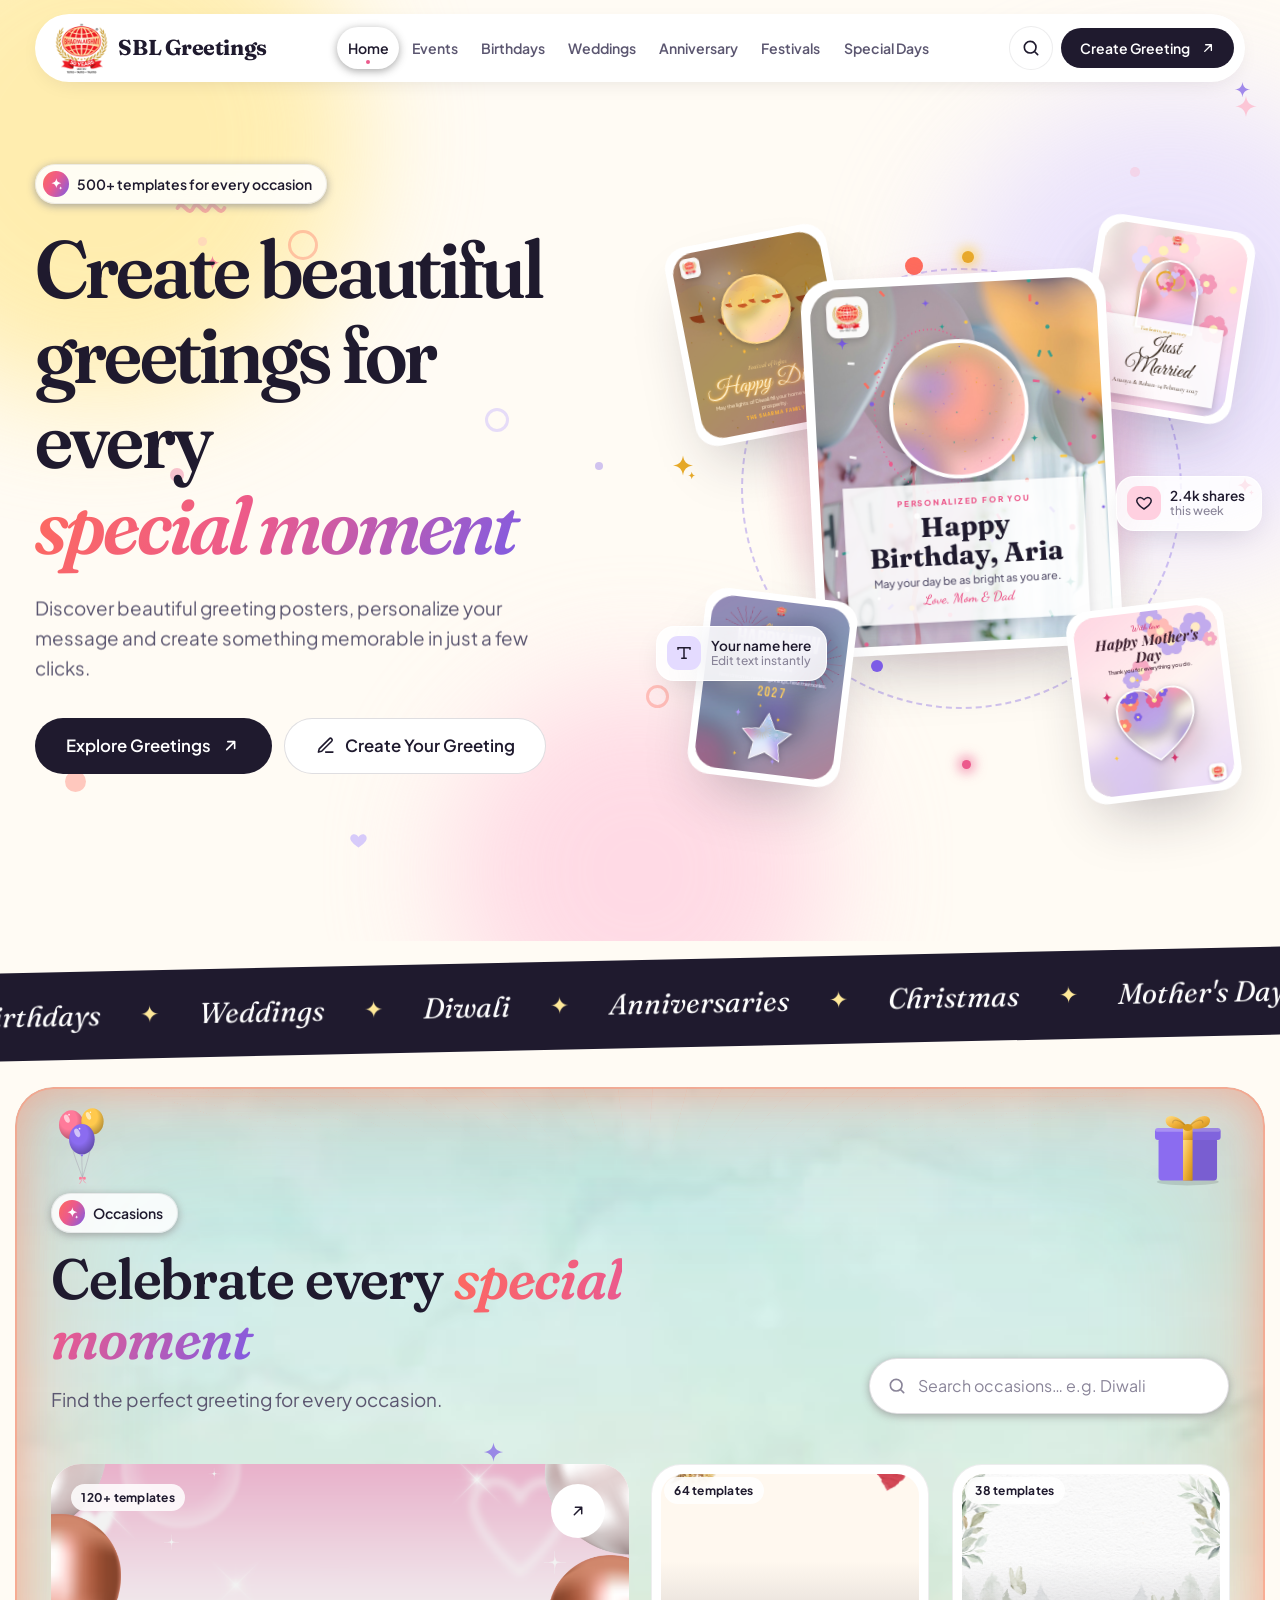
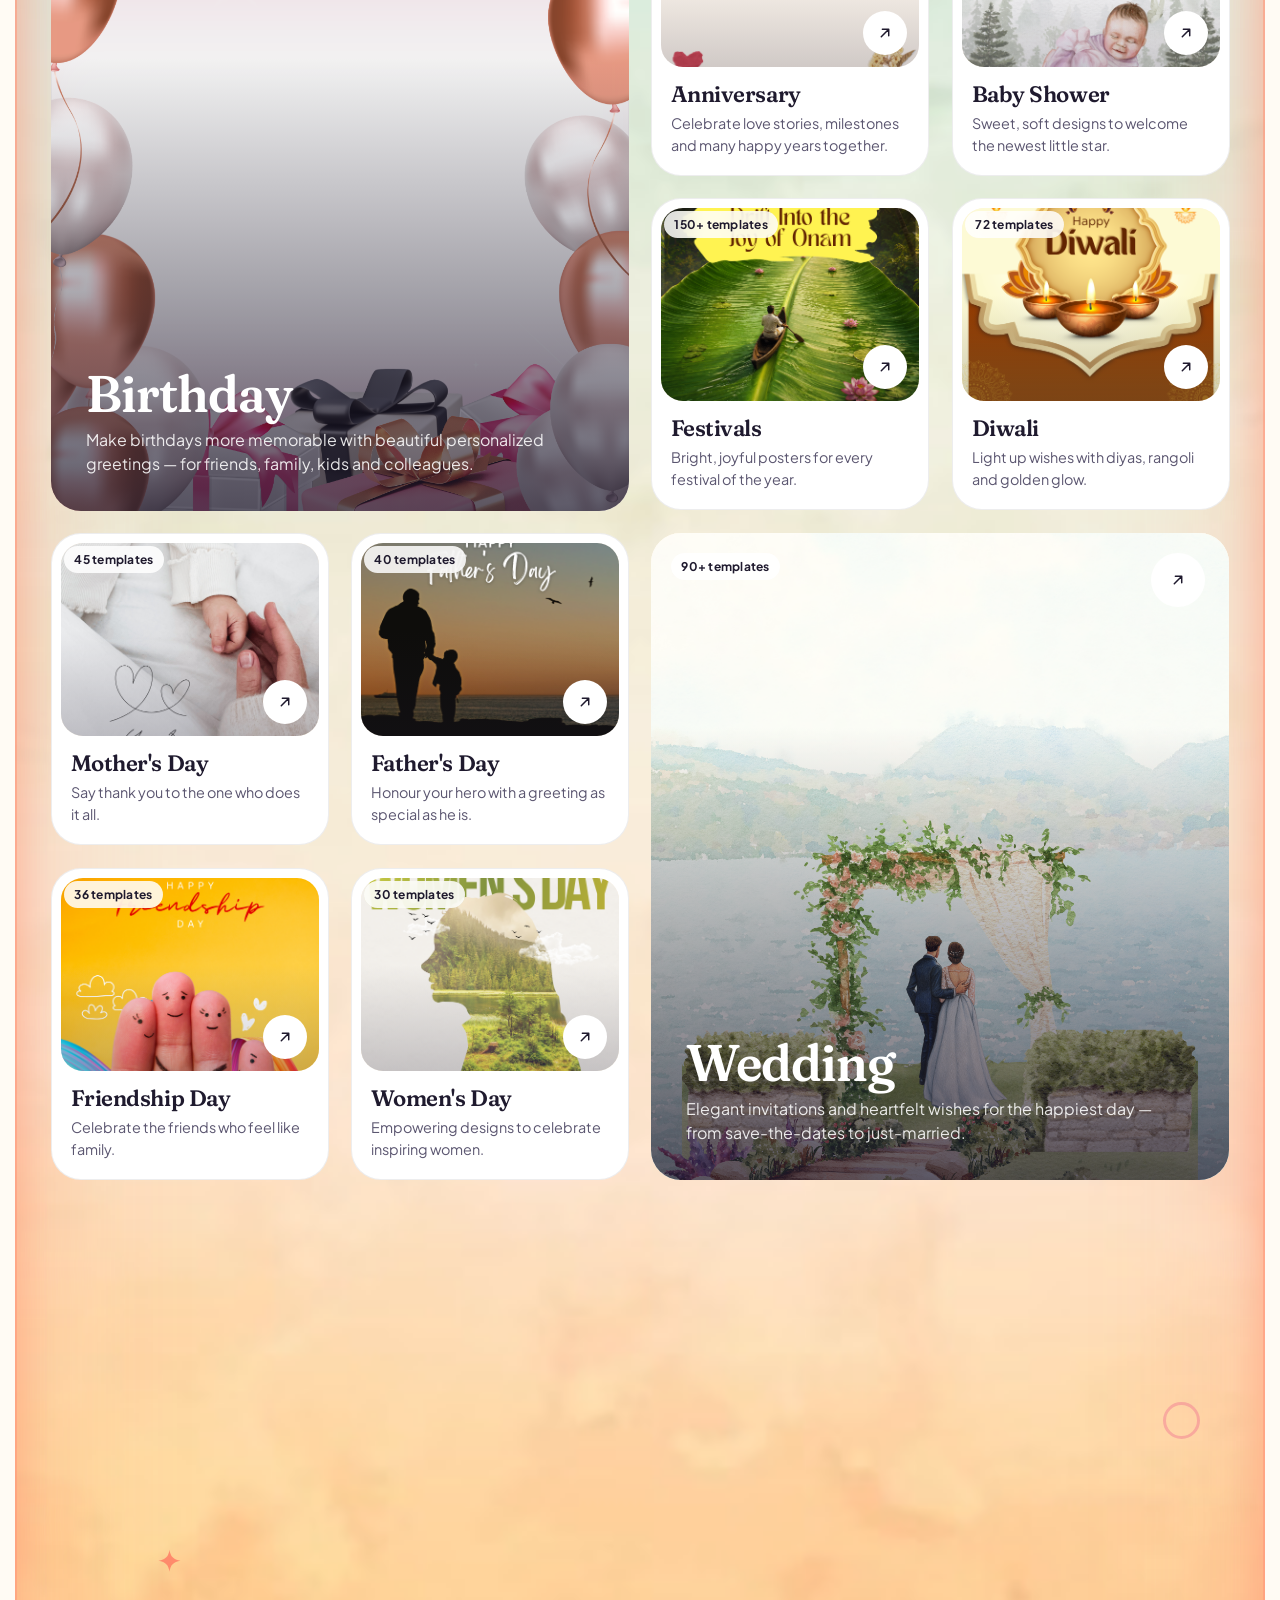
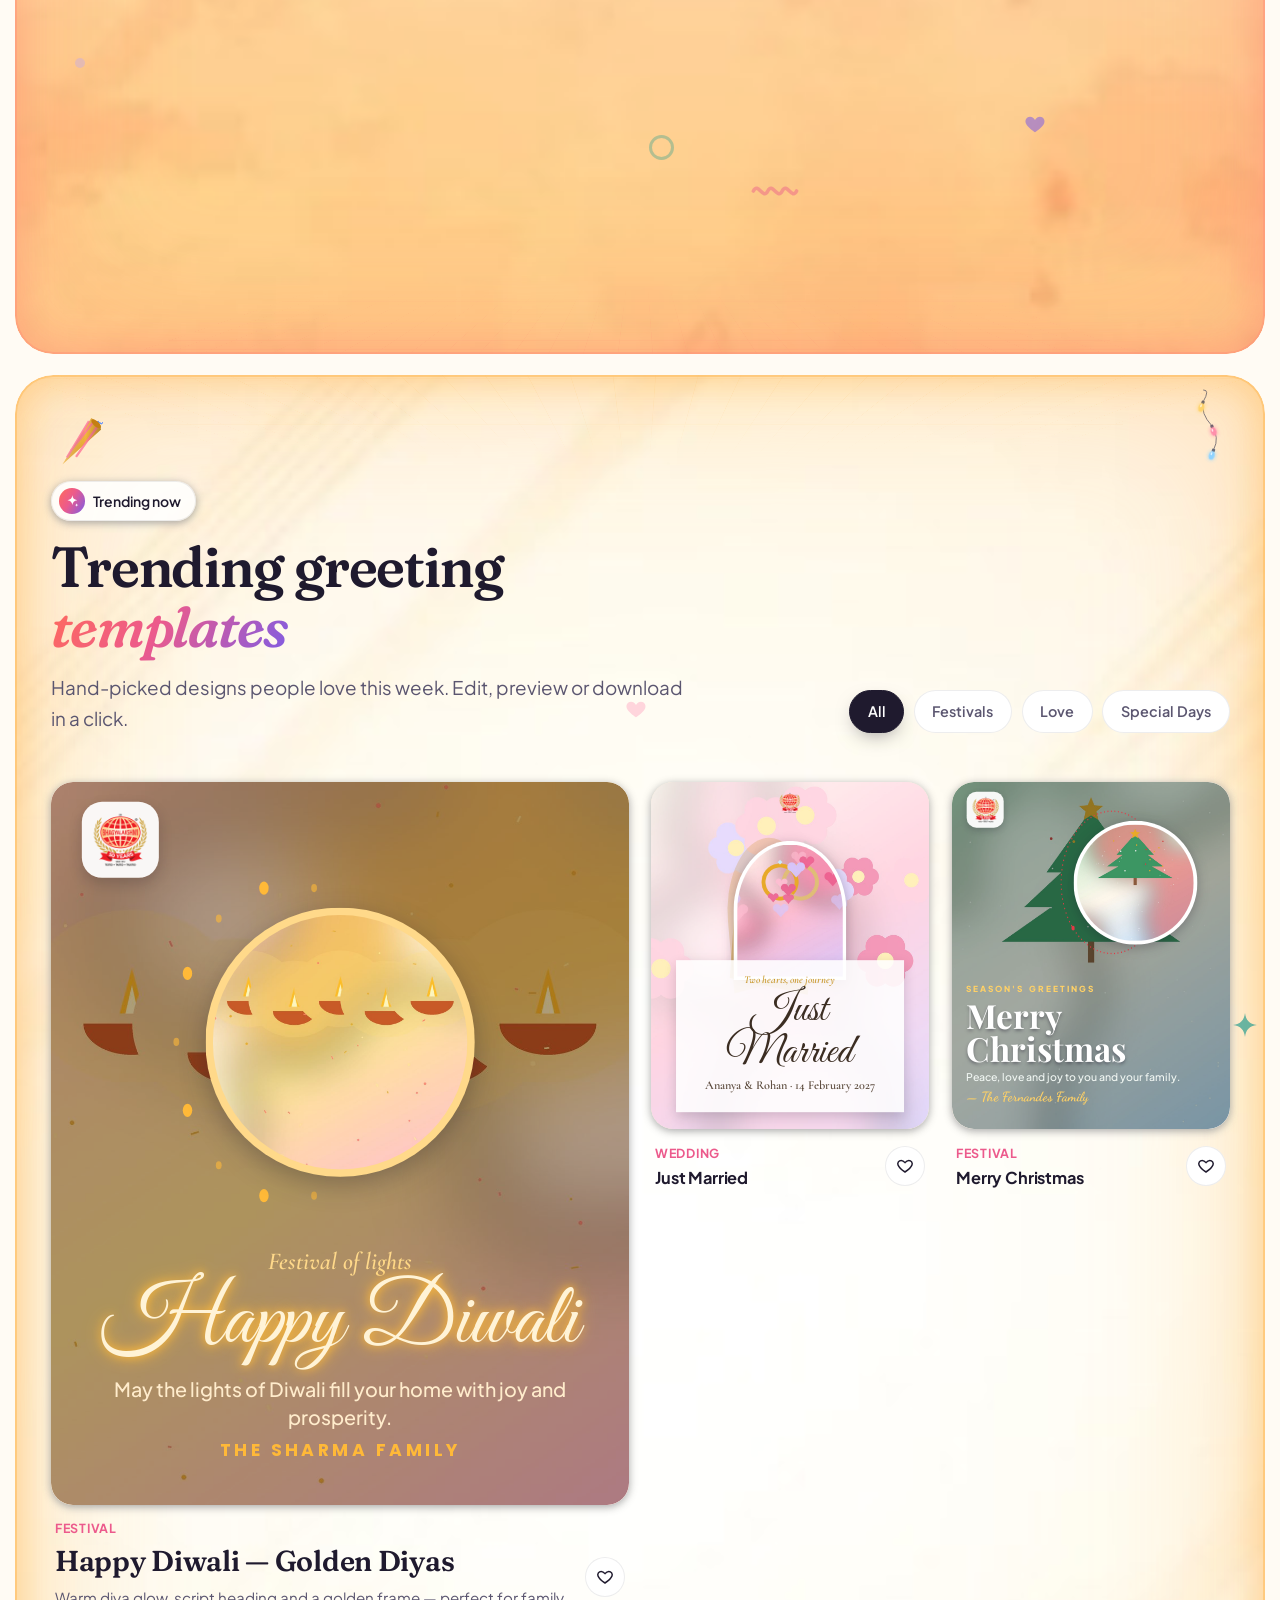
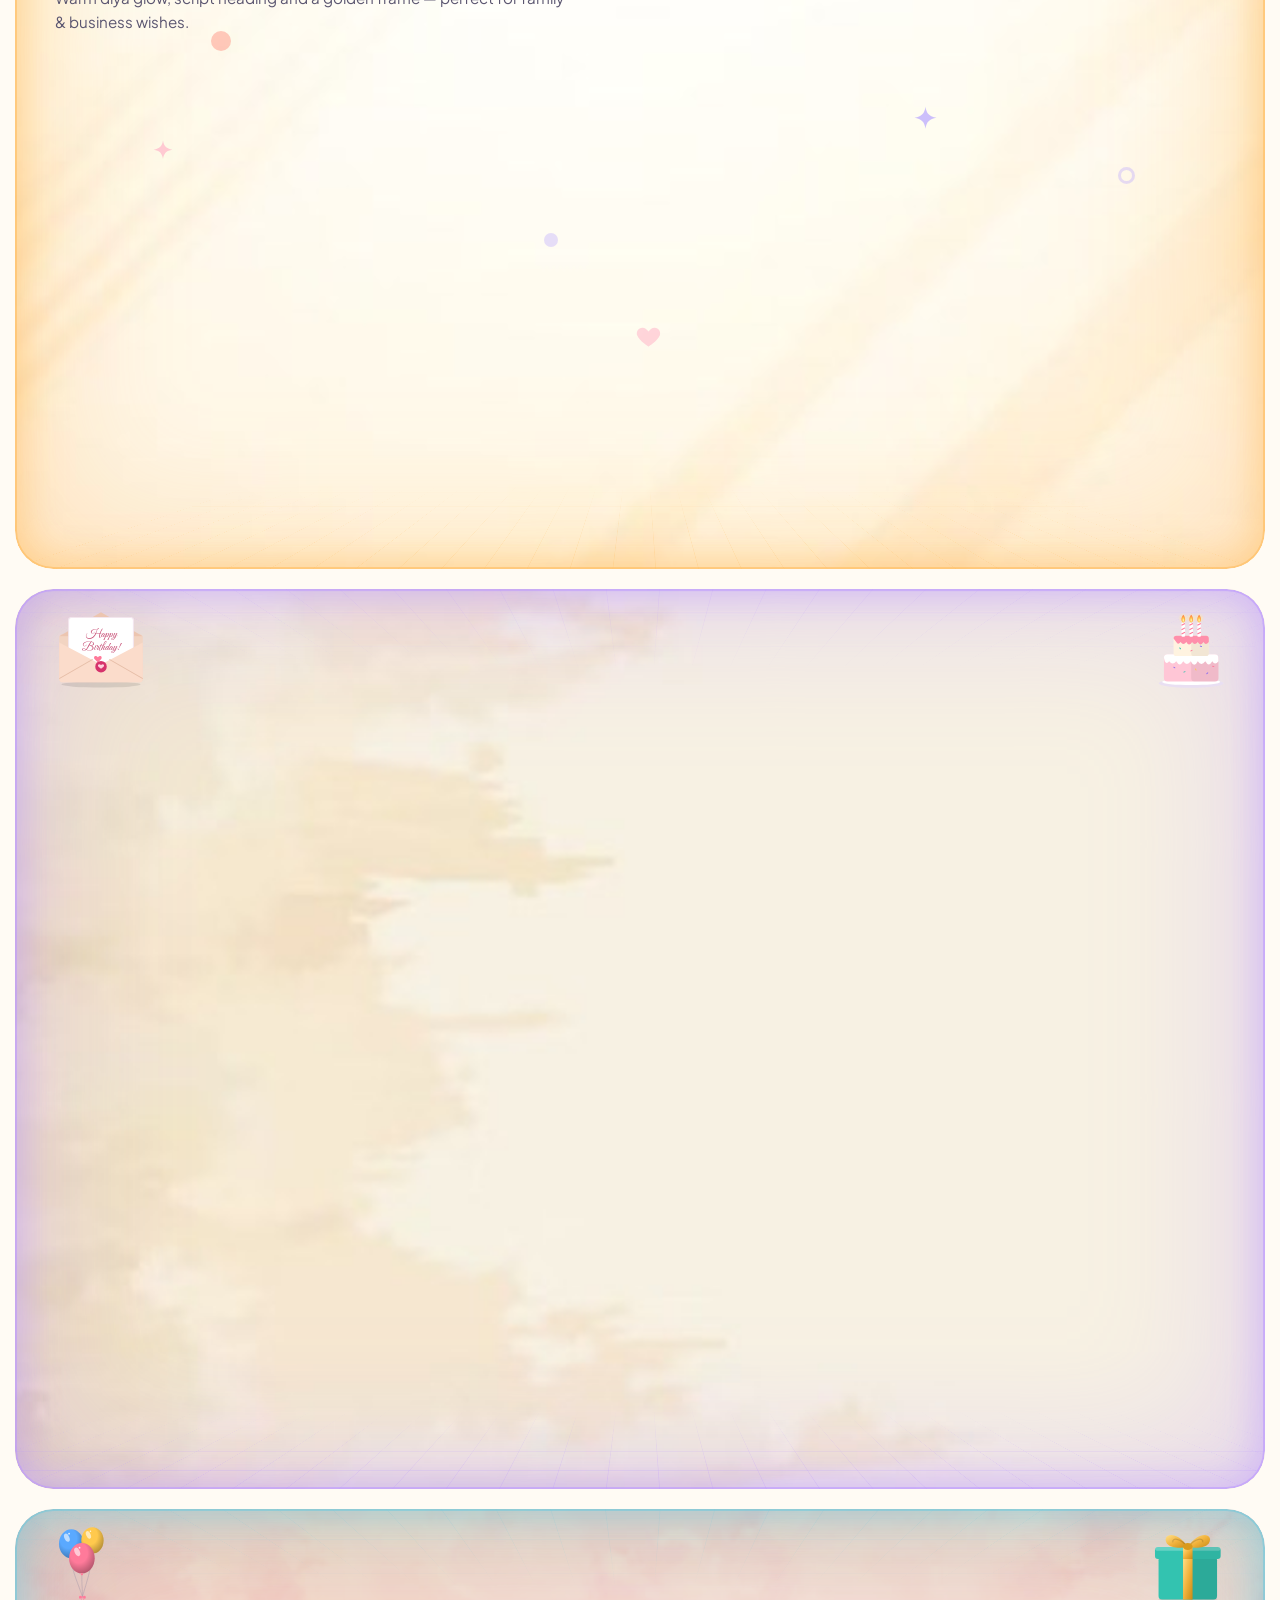
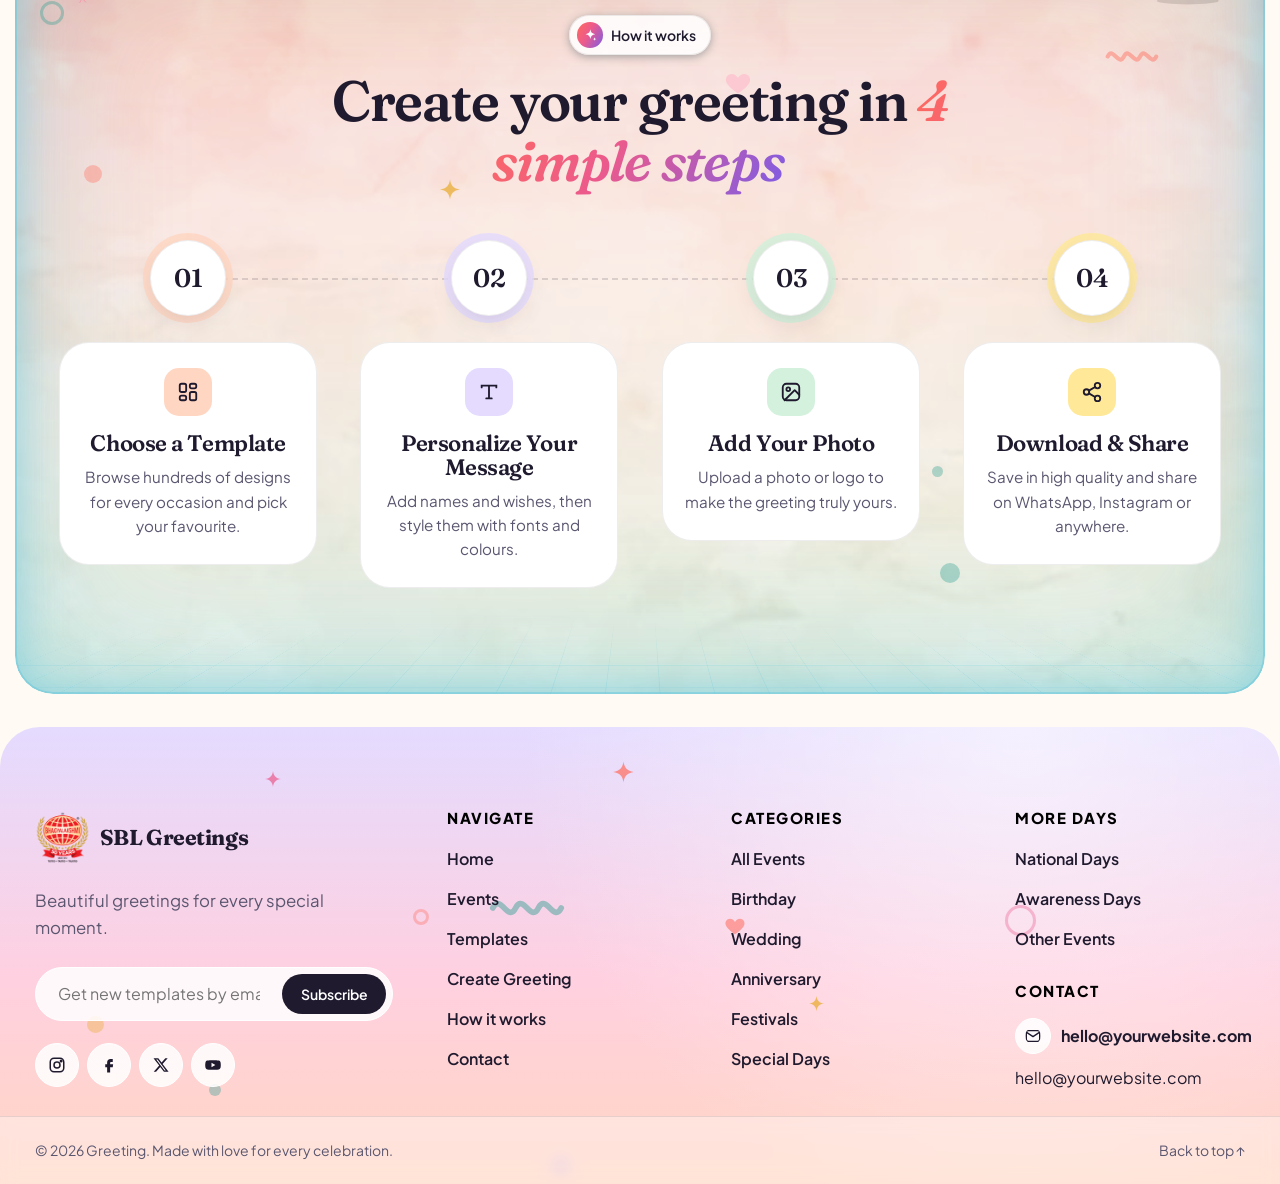
==== commit 4c1b9a4b: "Remove phone contact link from footer Removed phone contact link from footer." ====
--- a/frontend/index.html
+++ b/frontend/index.html
@@ -2698,8 +2698,6 @@
           <br>
           <h3>Contact</h3>
           <ul class="footer-contact">
-            <li><a href="tel:+919876543210" aria-label="Call us on +91 98765 43210"><svg viewBox="0 0 24 24"
-                  aria-hidden="true">
             <li><a href="mailto:hello@yourwebsite.com" aria-label="Email us at hello@yourwebsite.com"><svg
                   viewBox="0 0 24 24" aria-hidden="true">
                   <rect x="2" y="4" width="20" height="16" rx="3" />
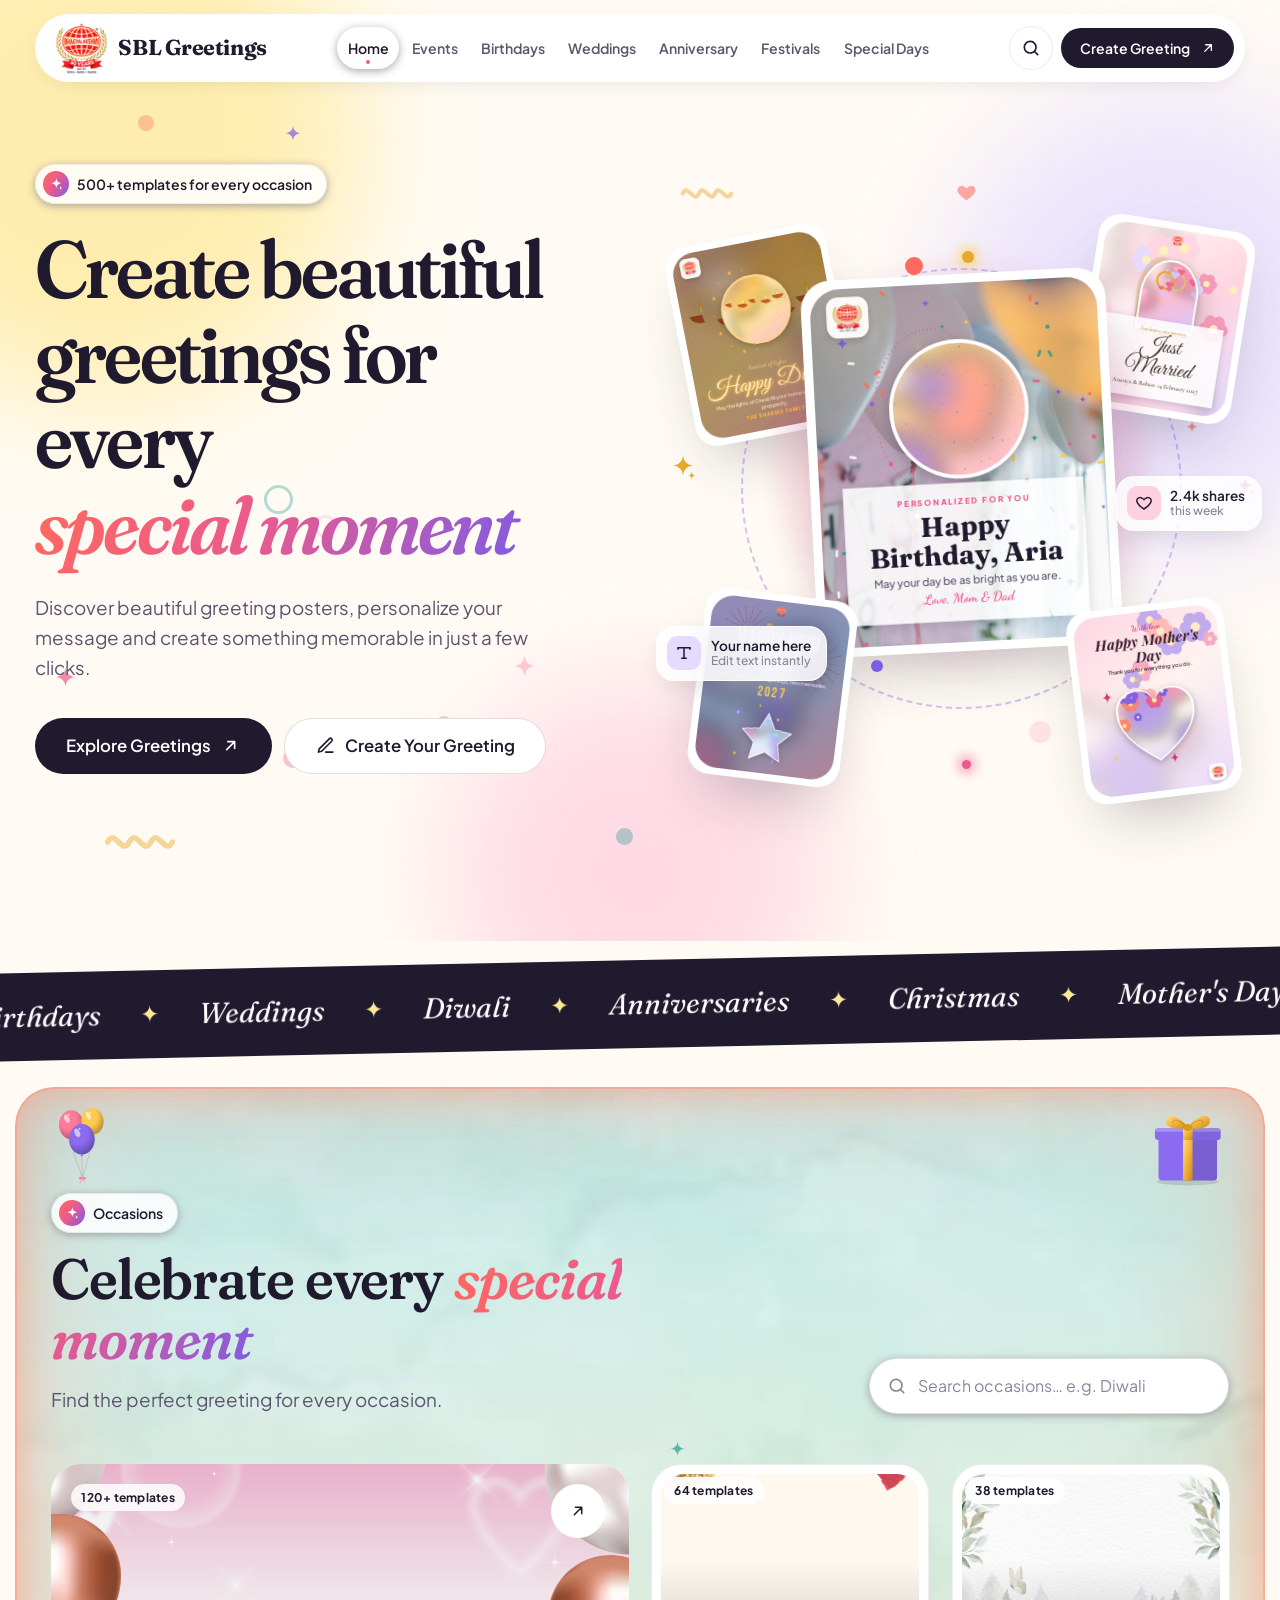
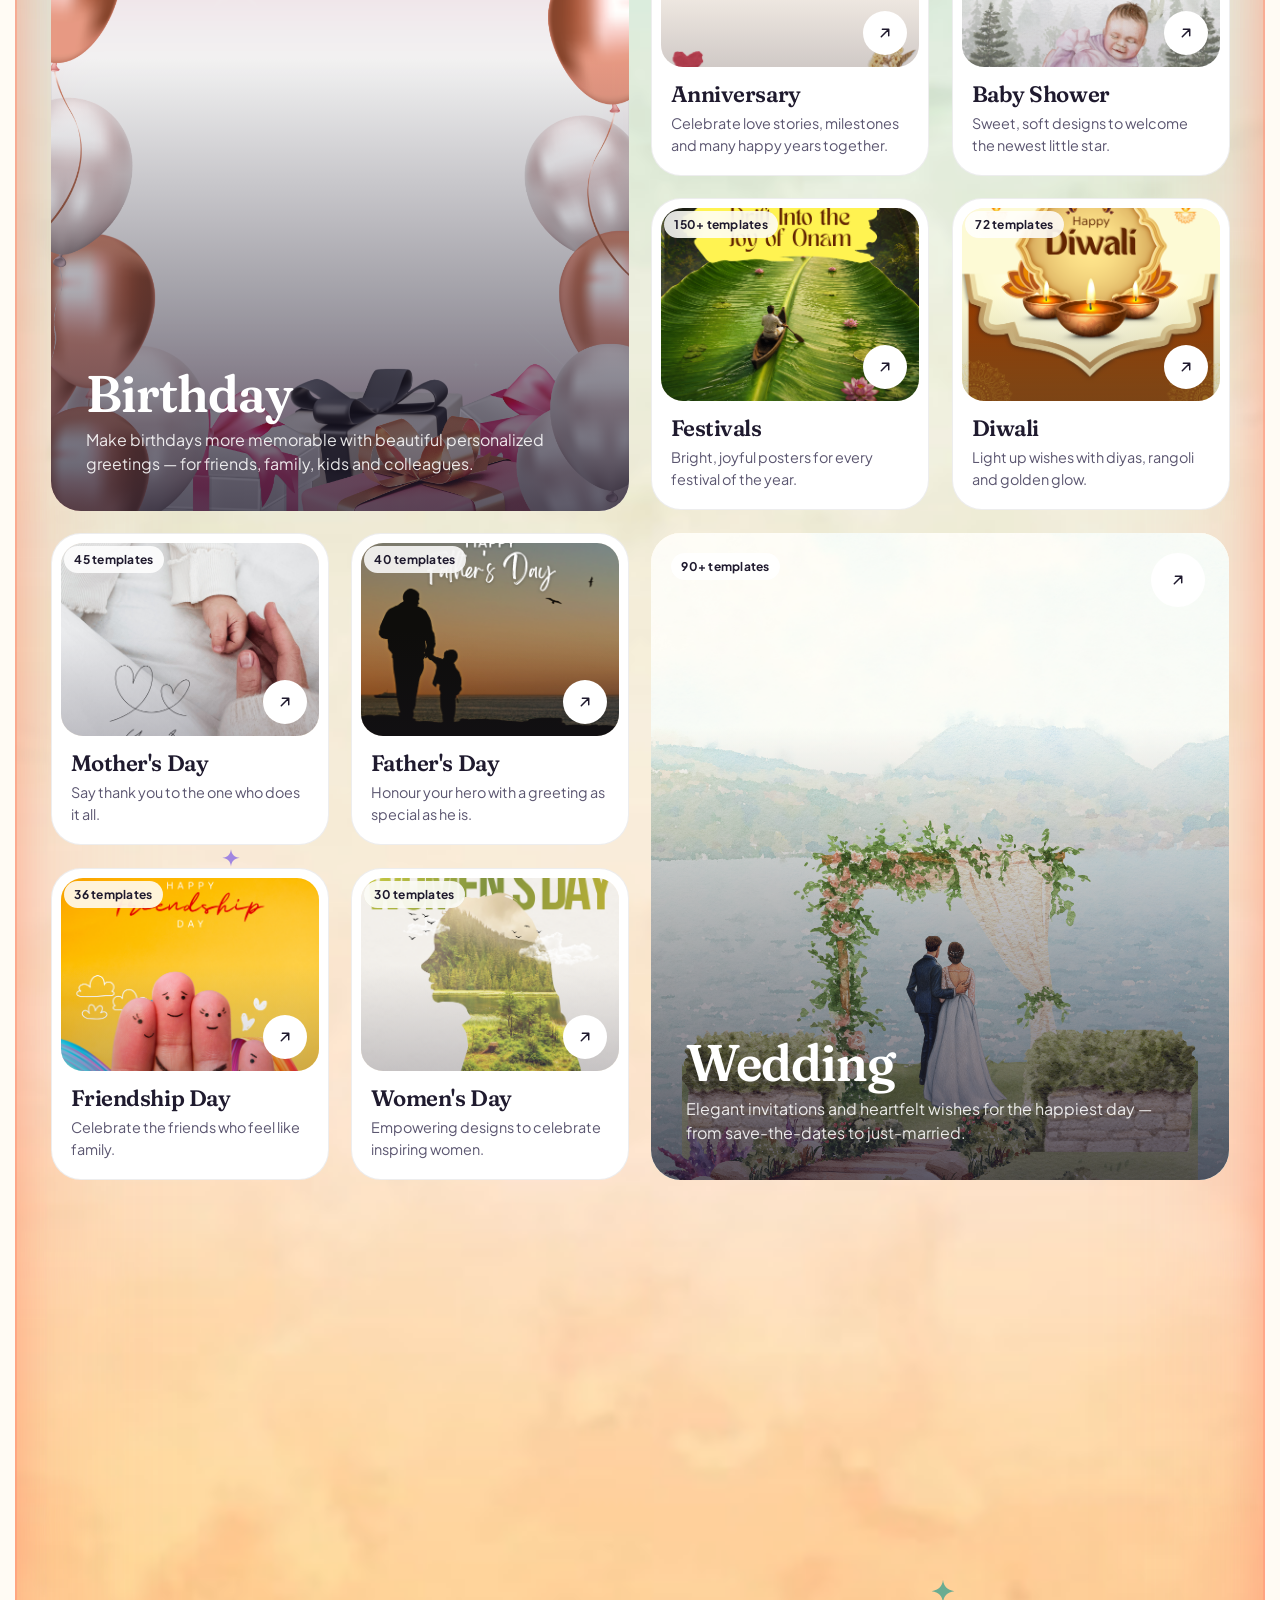
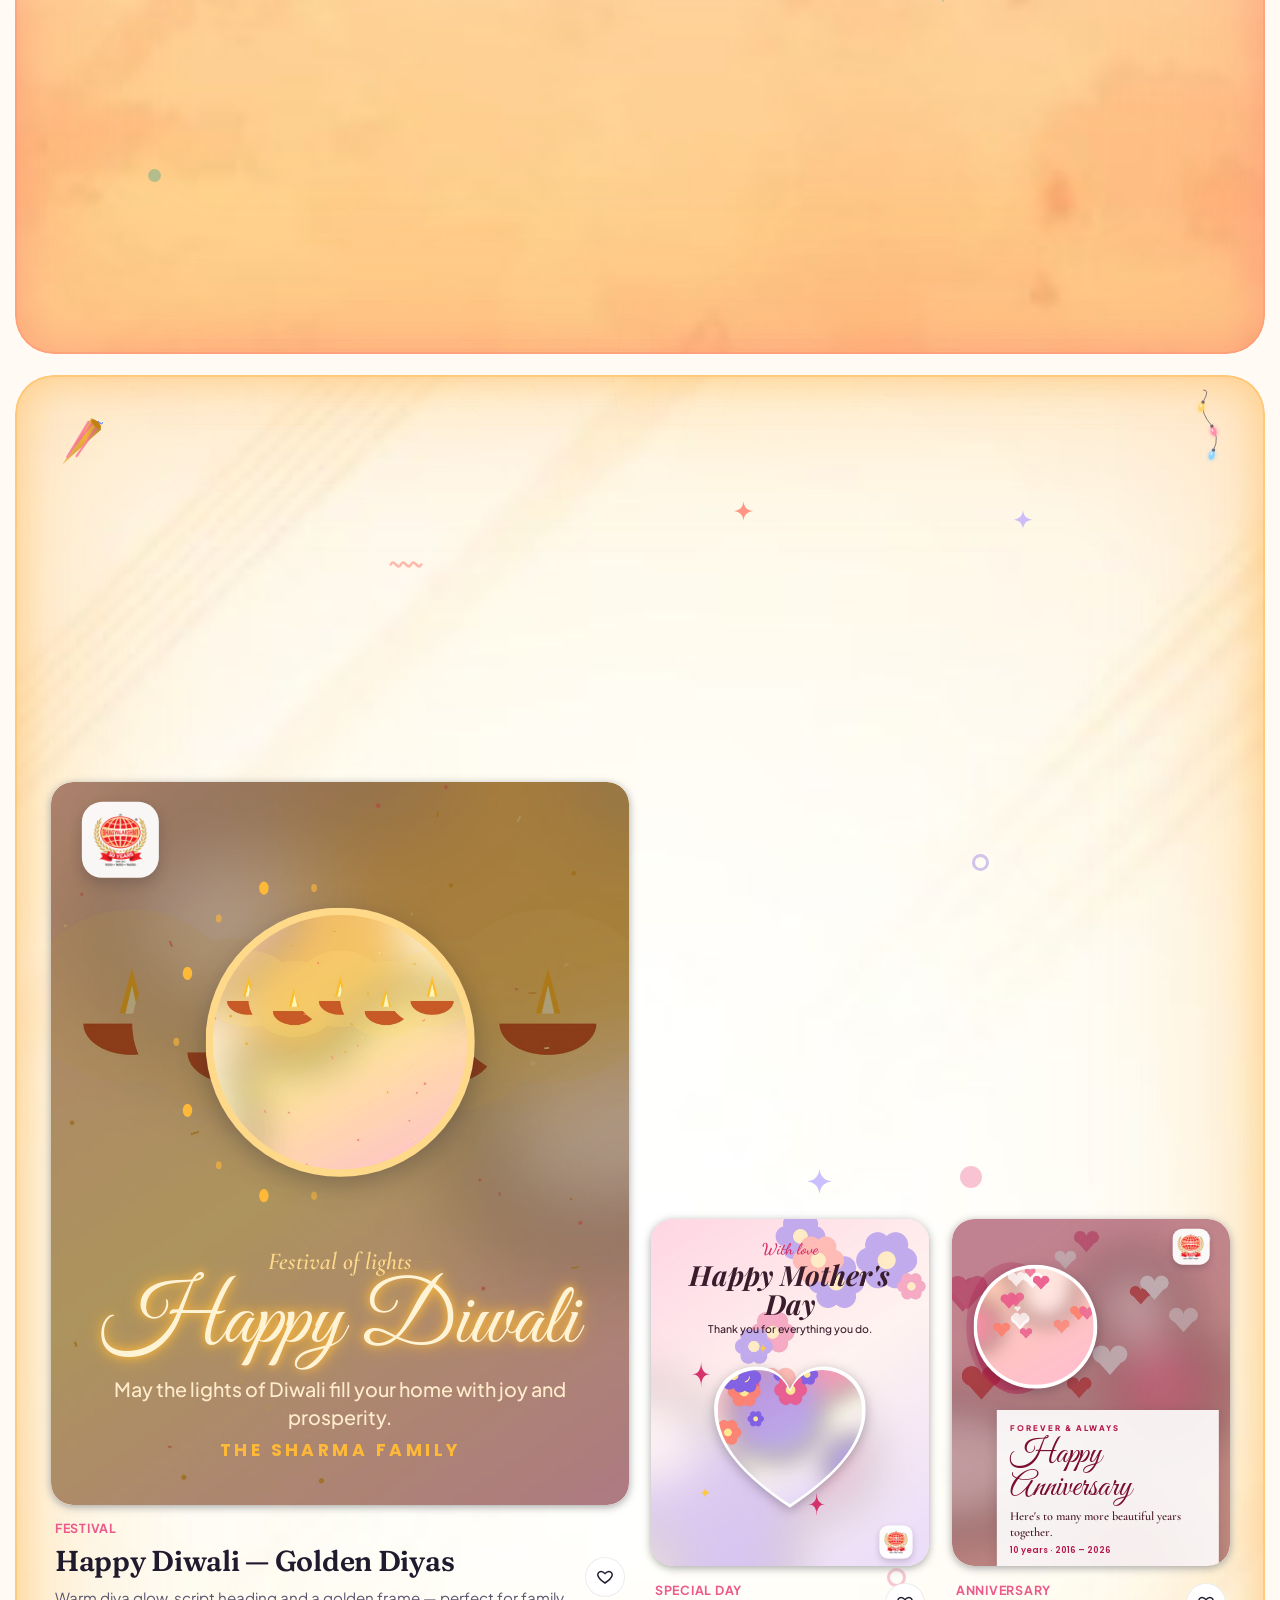
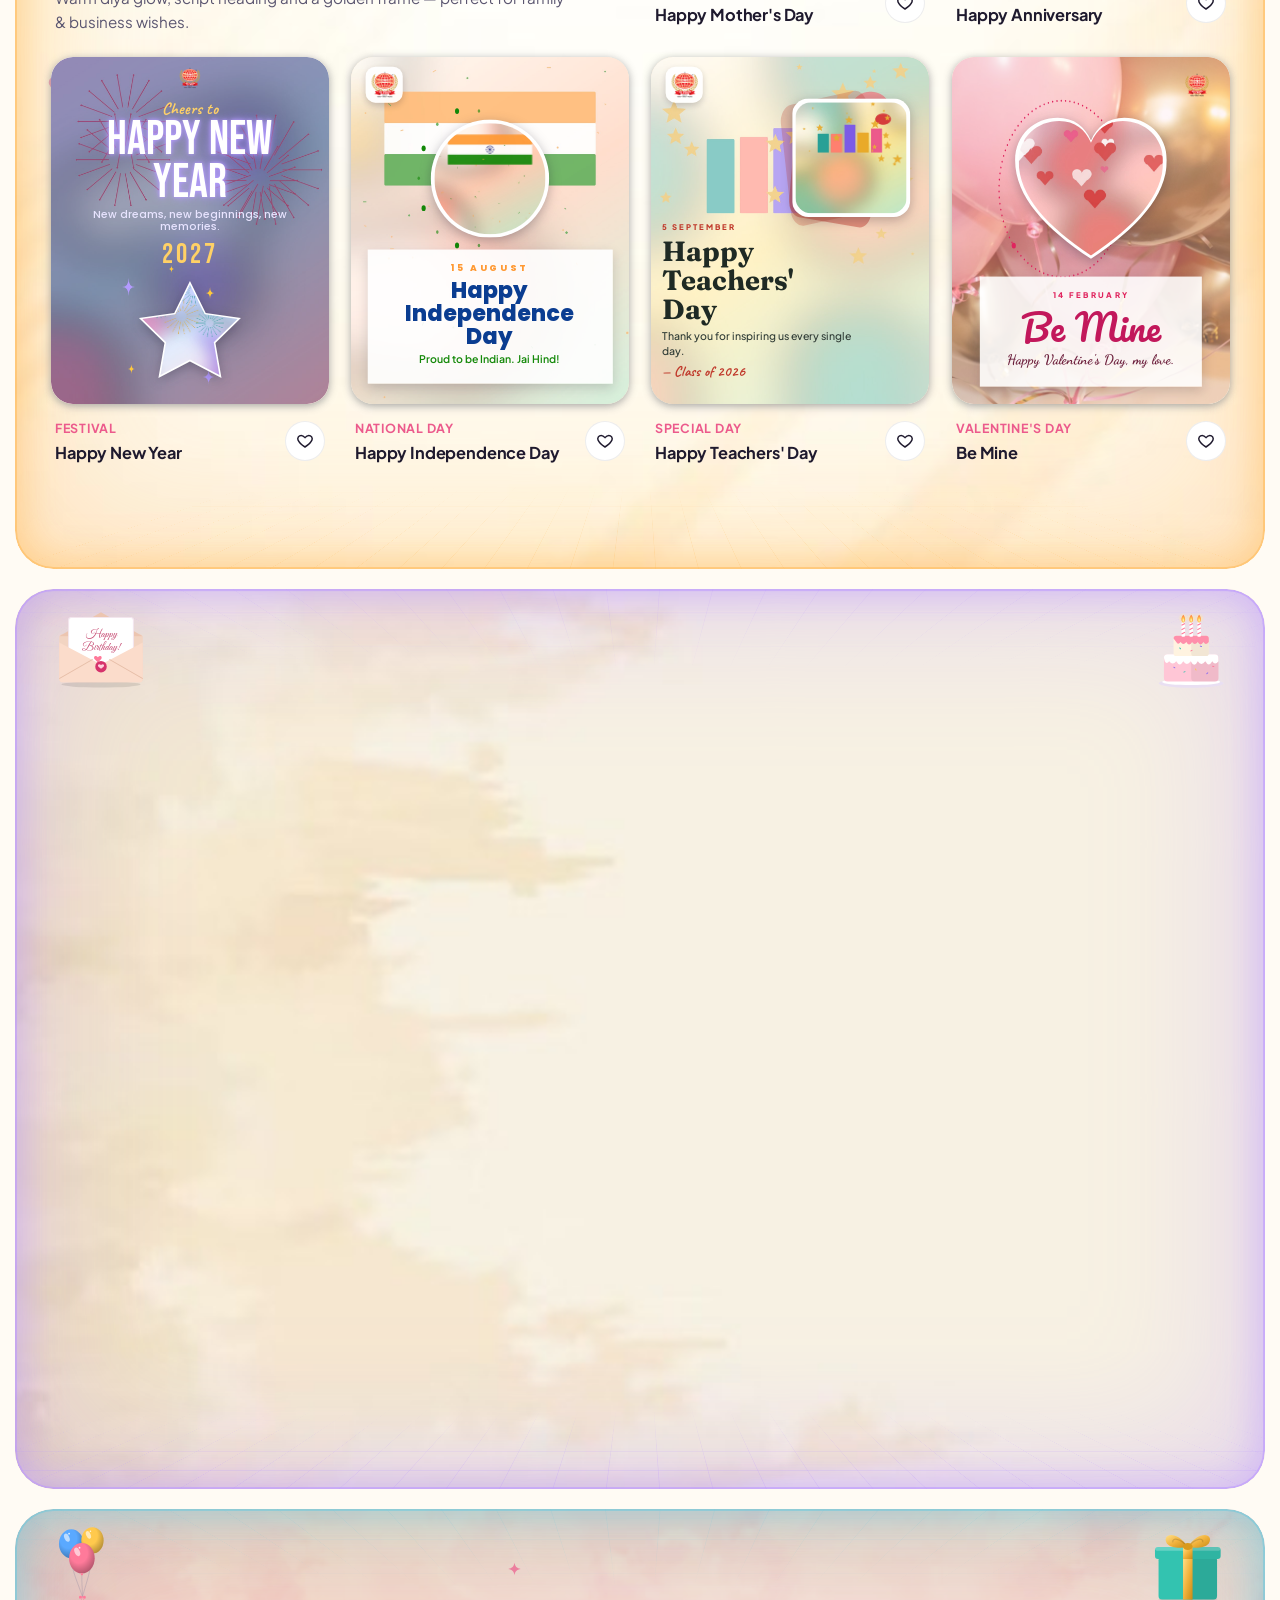
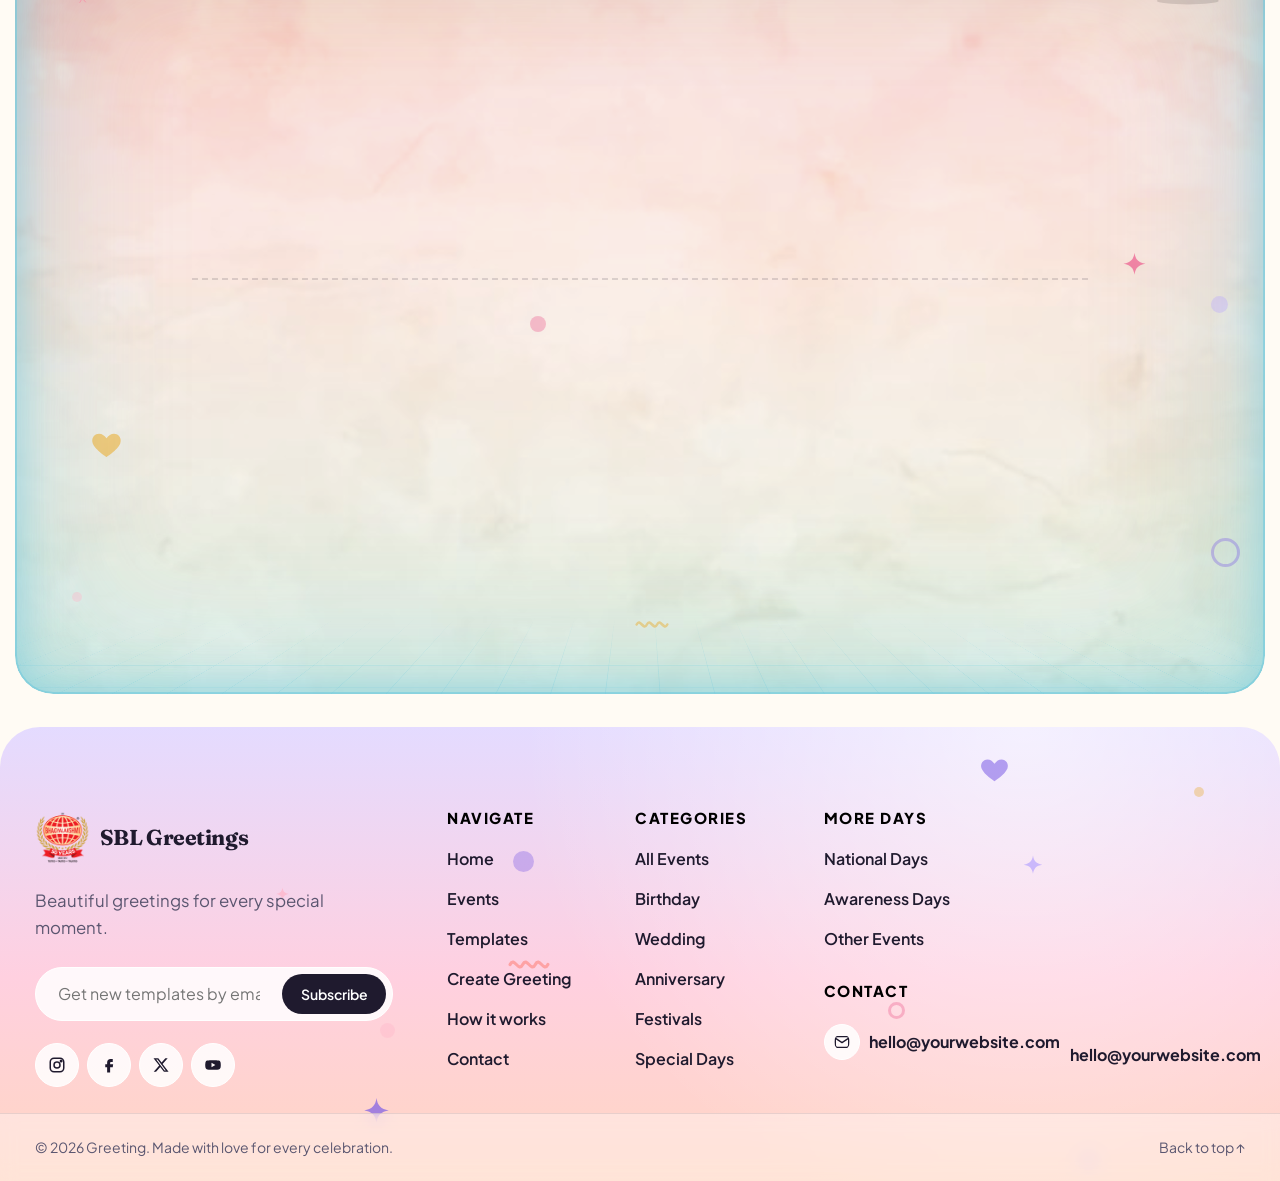
==== commit e05a50b1: "Modify email link for improved display Updated email link to include a line break for better visibil" ====
--- a/frontend/index.html
+++ b/frontend/index.html
@@ -2702,8 +2702,8 @@
                   viewBox="0 0 24 24" aria-hidden="true">
                   <rect x="2" y="4" width="20" height="16" rx="3" />
                   <path d="m3 7 9 6 9-6" />
-                </svg><span>hello@yourwebsite.com</span></a></li>
-            </svg><span>hello@yourwebsite.com</span></a></li>
+                </svg><span>hello@yourwebsite.com</span><br>hello@yourwebsite.com</a></li>
+            </svg></a></li>
           </ul>
 
         </div>
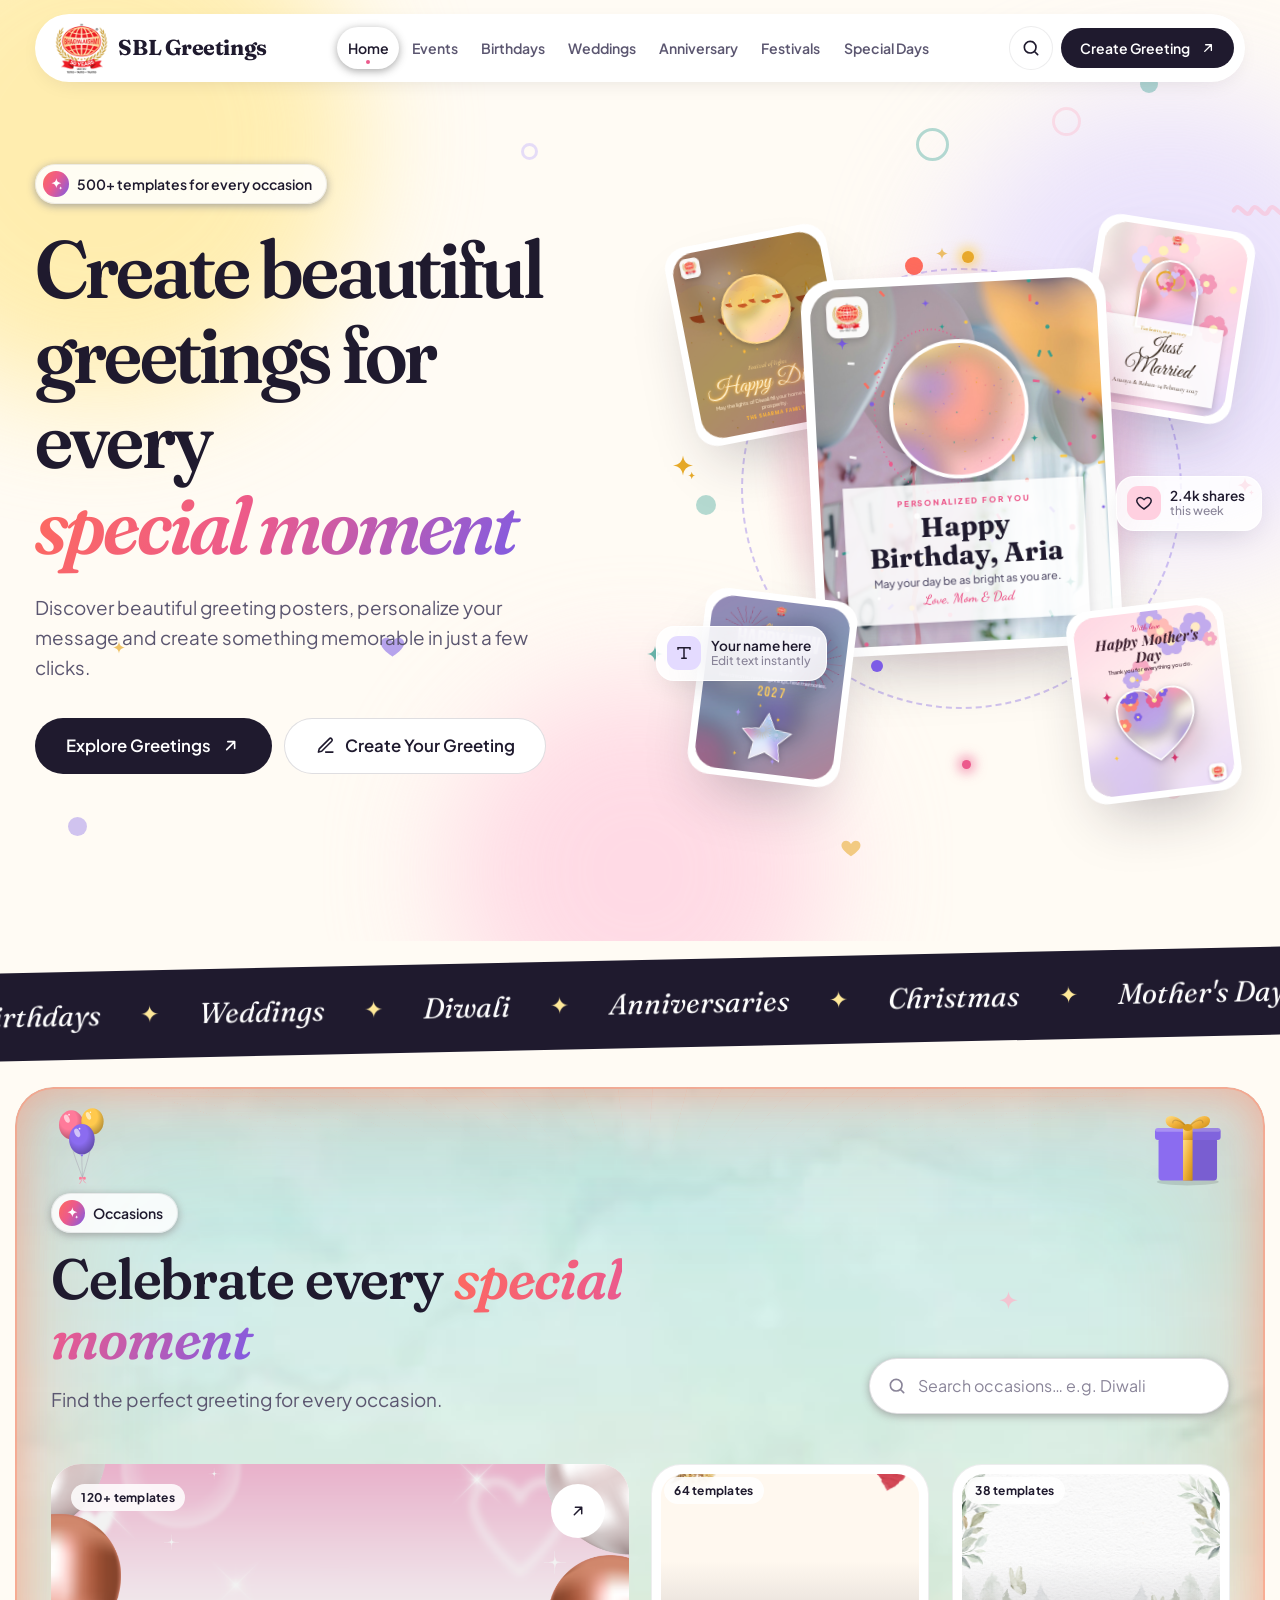
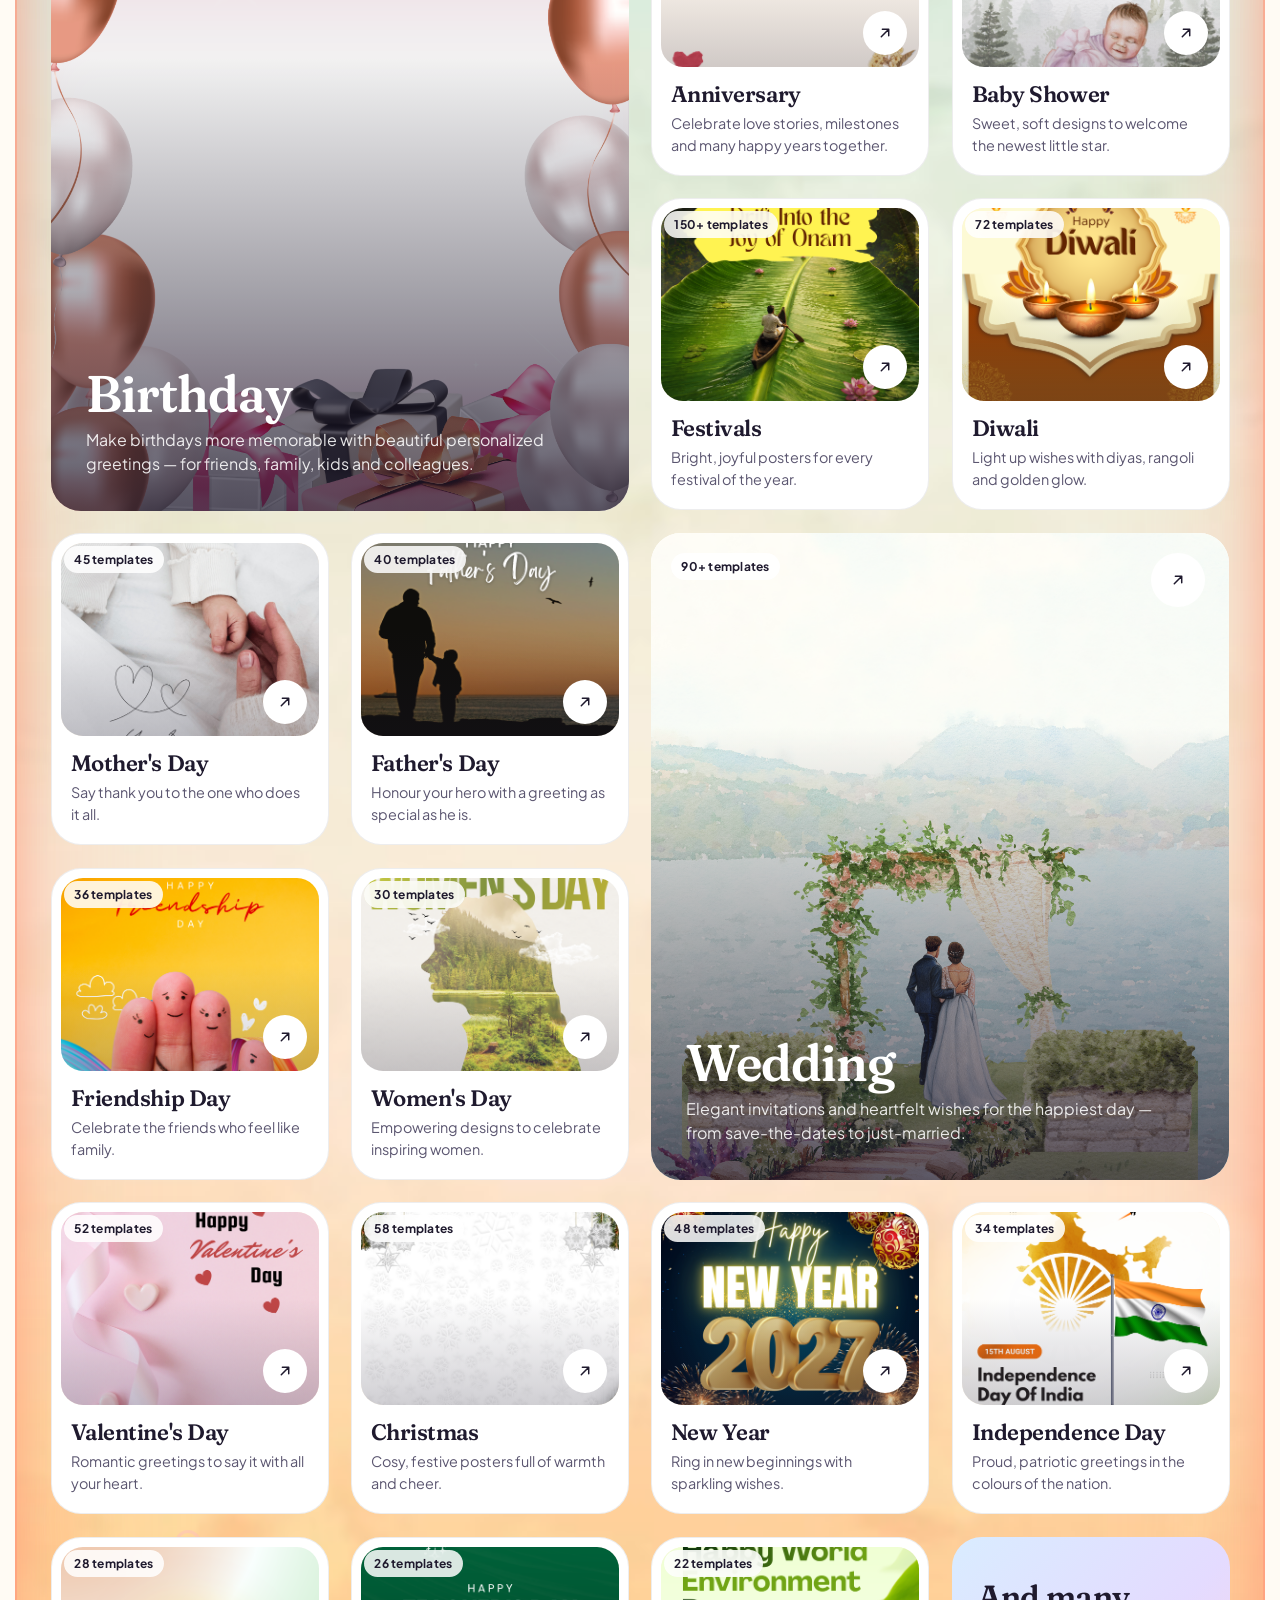
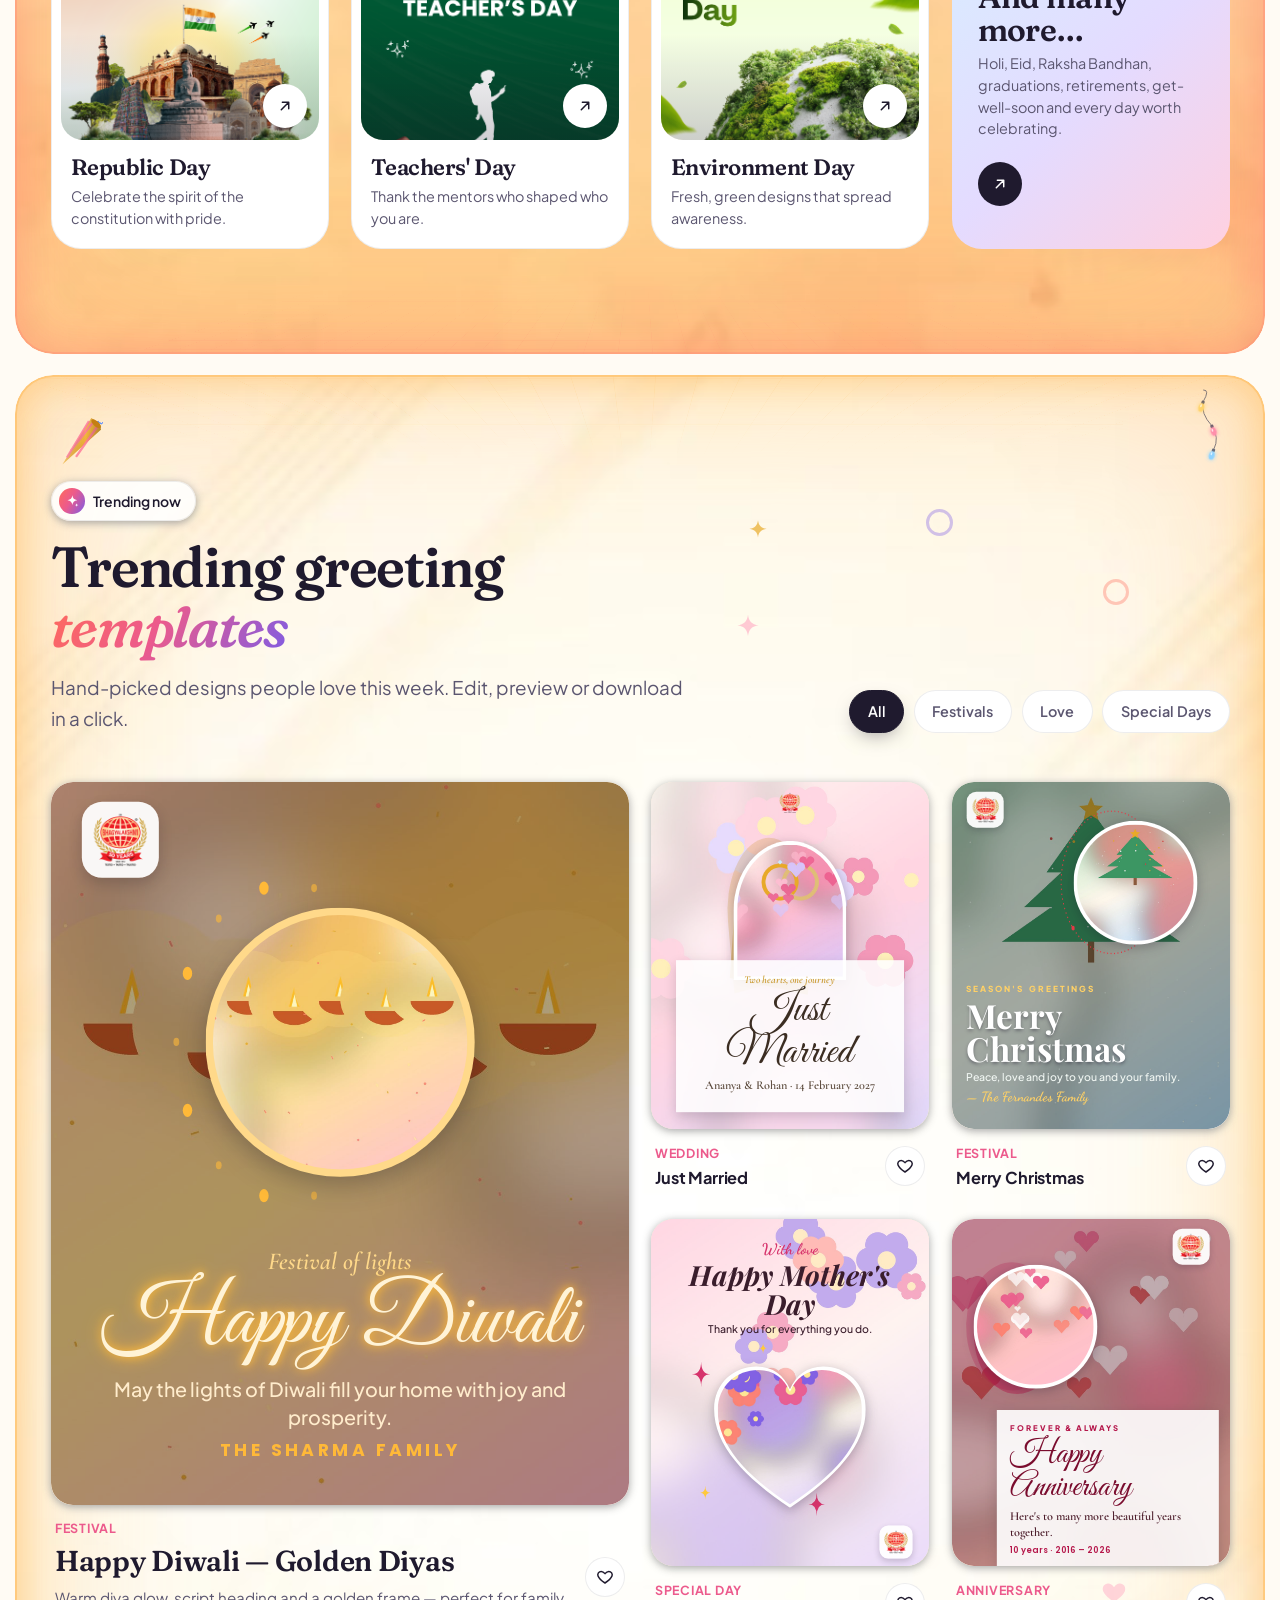
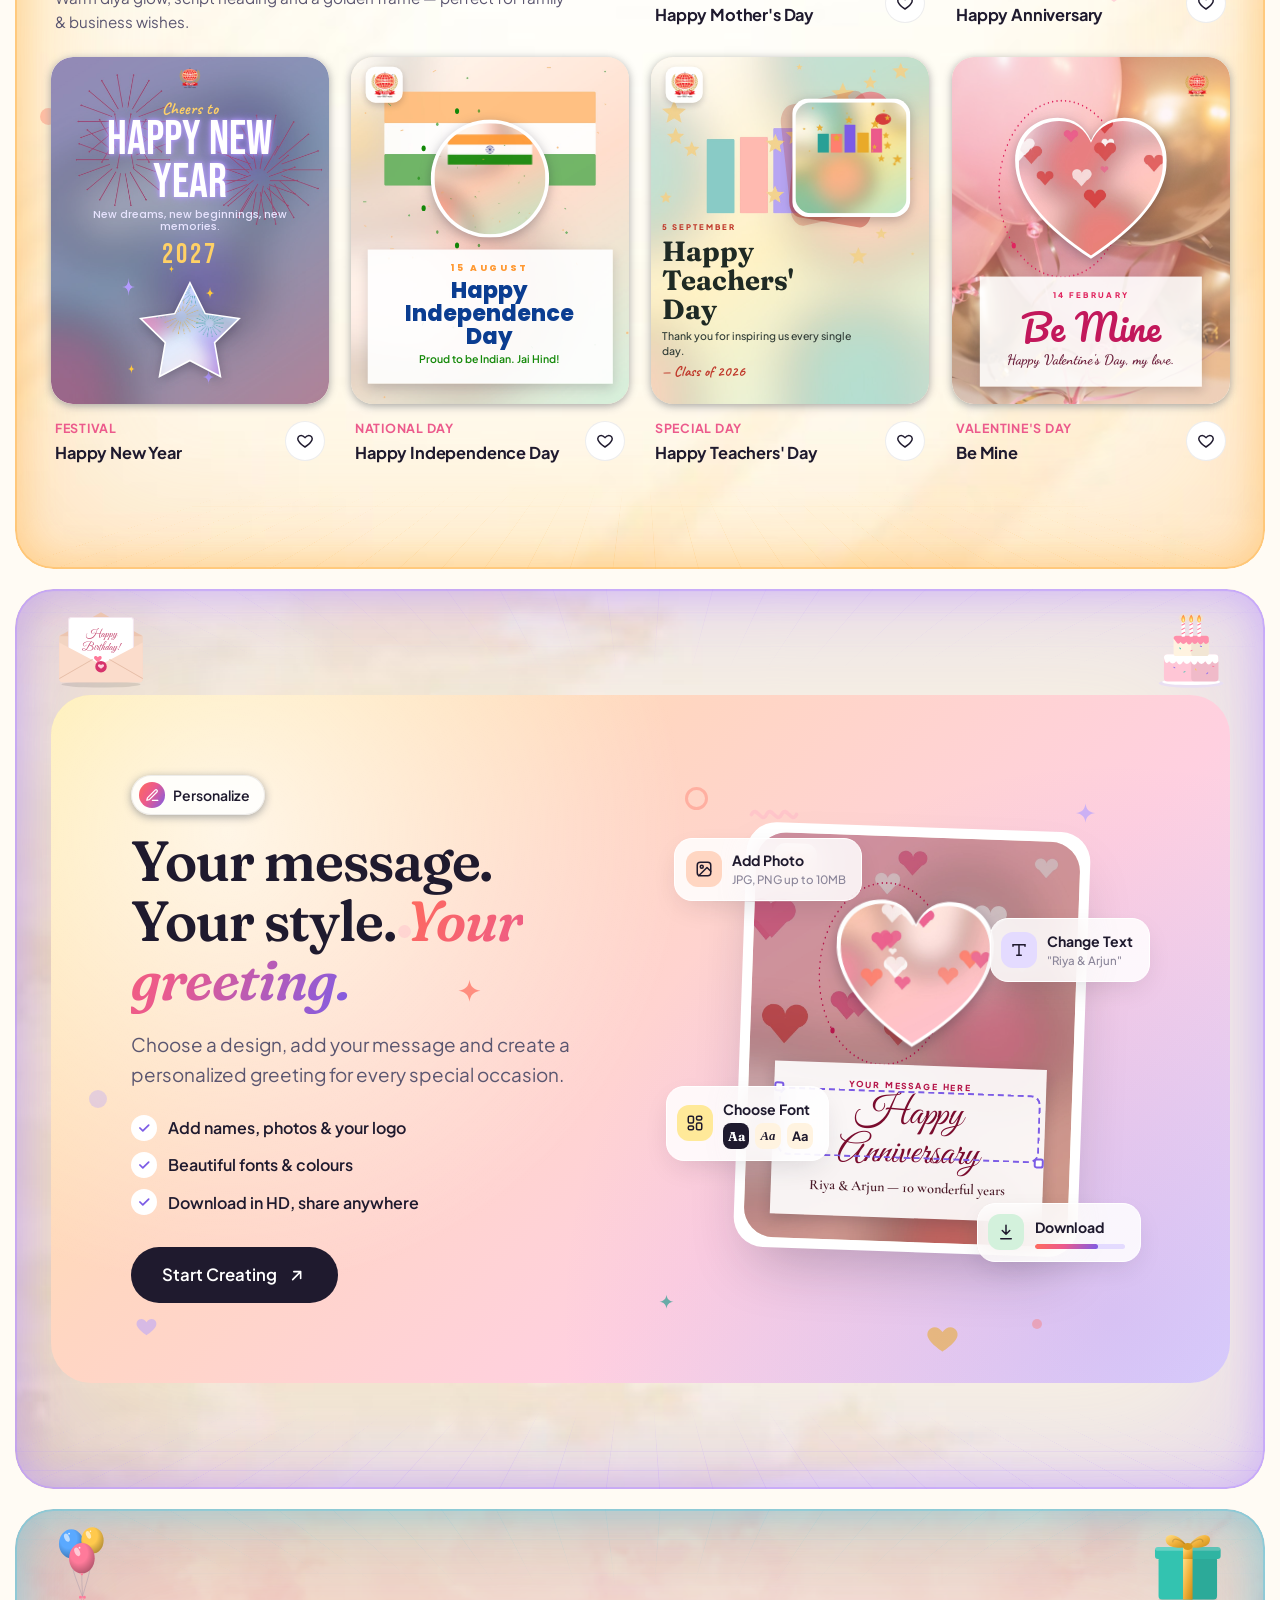
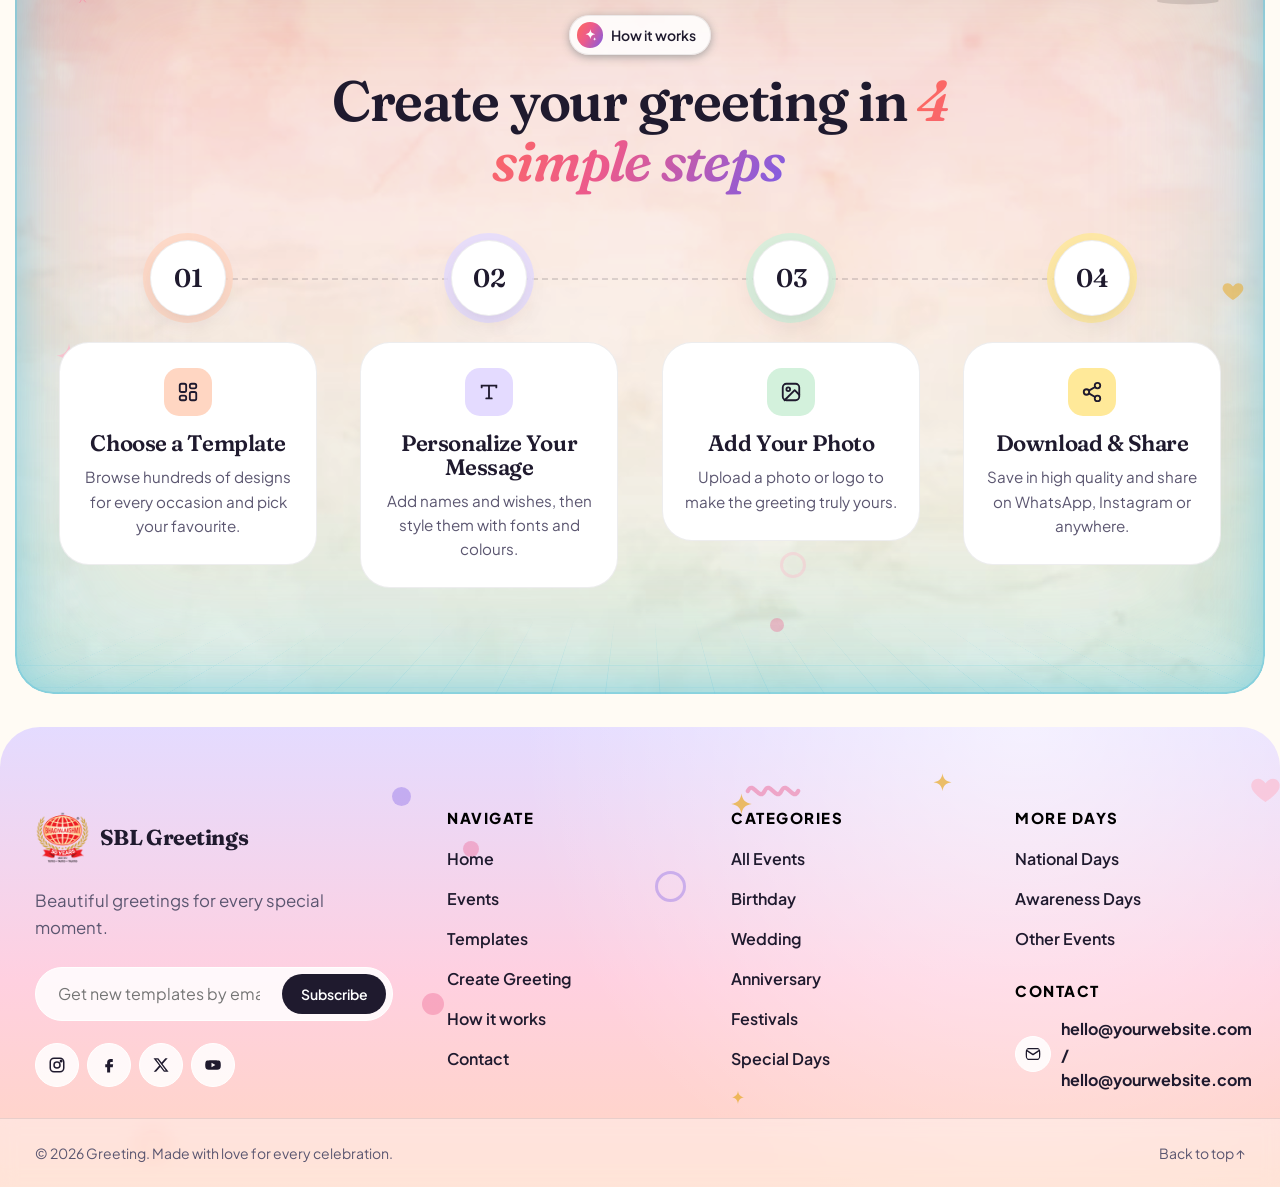
==== commit 2ec64d75: "Update email display in index.html" ====
--- a/frontend/index.html
+++ b/frontend/index.html
@@ -2702,7 +2702,7 @@
                   viewBox="0 0 24 24" aria-hidden="true">
                   <rect x="2" y="4" width="20" height="16" rx="3" />
                   <path d="m3 7 9 6 9-6" />
-                </svg><span>hello@yourwebsite.com</span><br>hello@yourwebsite.com</a></li>
+                </svg><span>hello@yourwebsite.com / hello@yourwebsite.com</span></a></li>
             </svg></a></li>
           </ul>
 
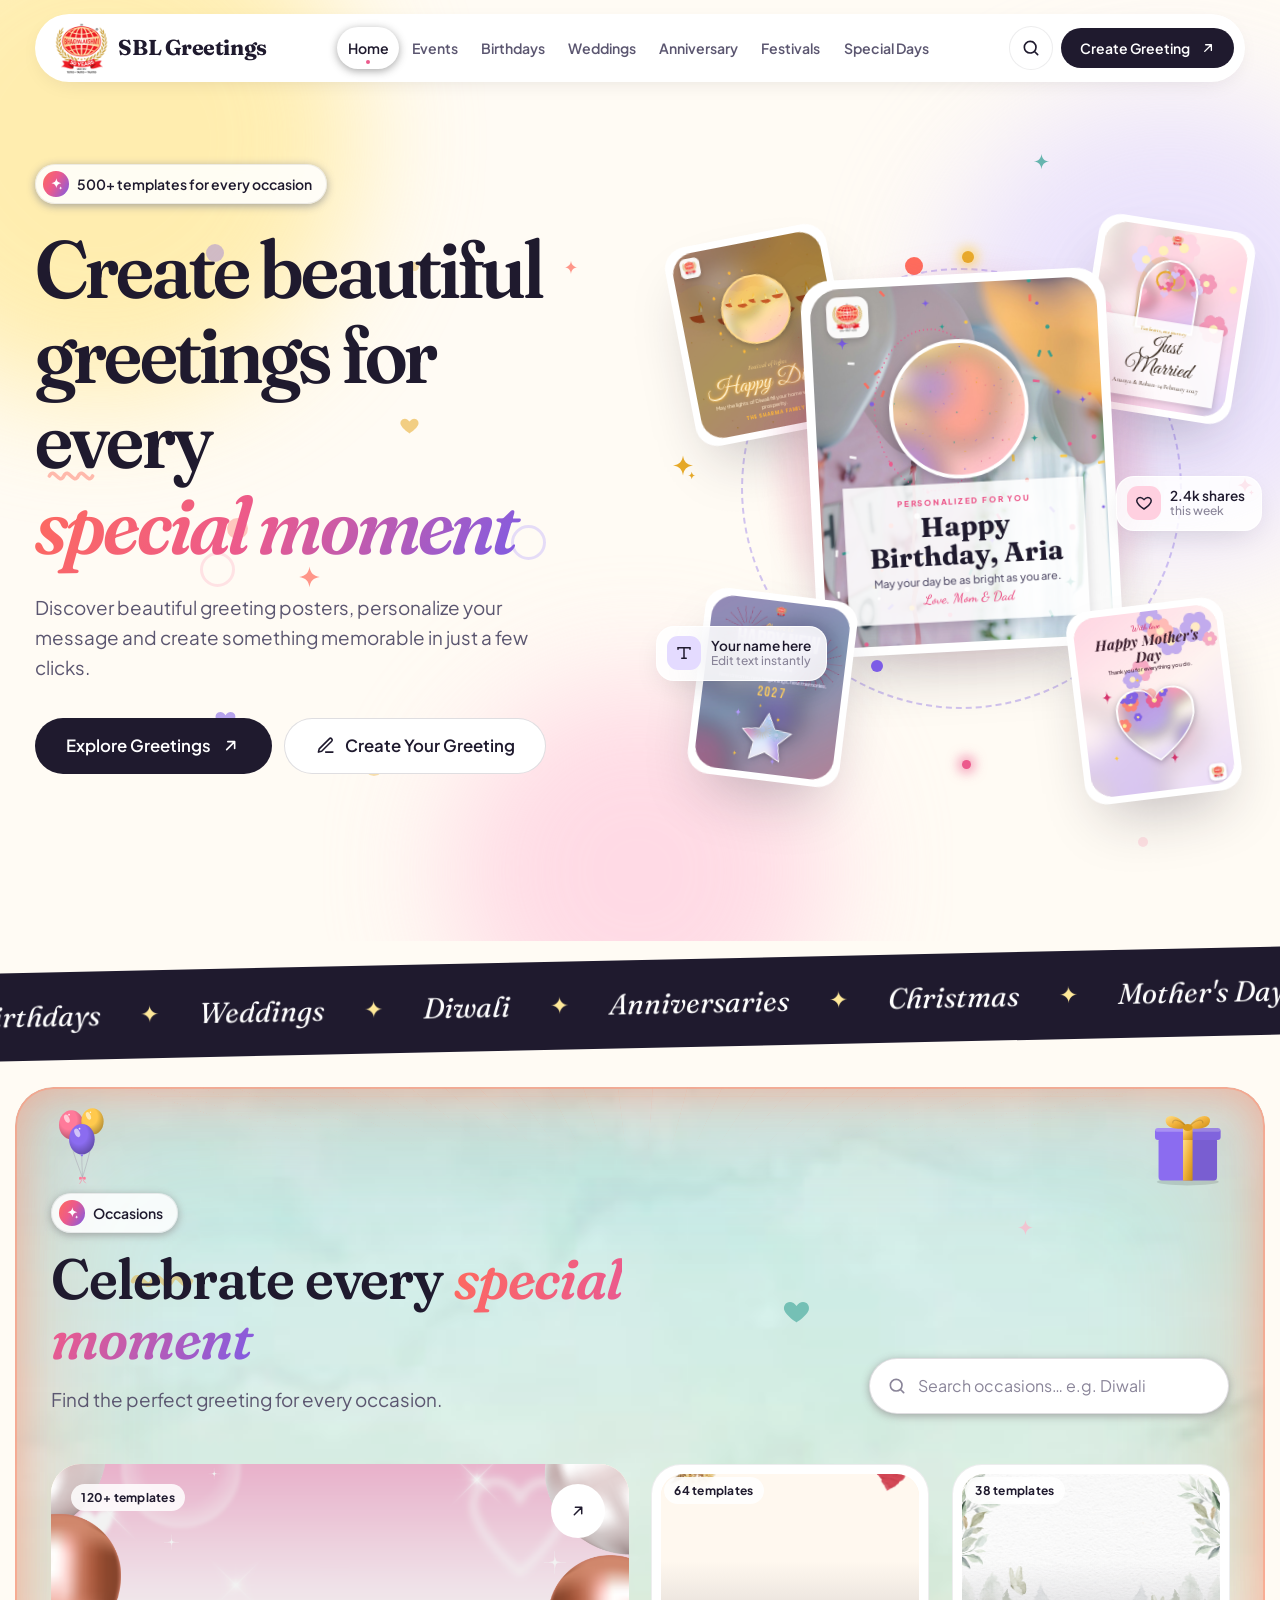
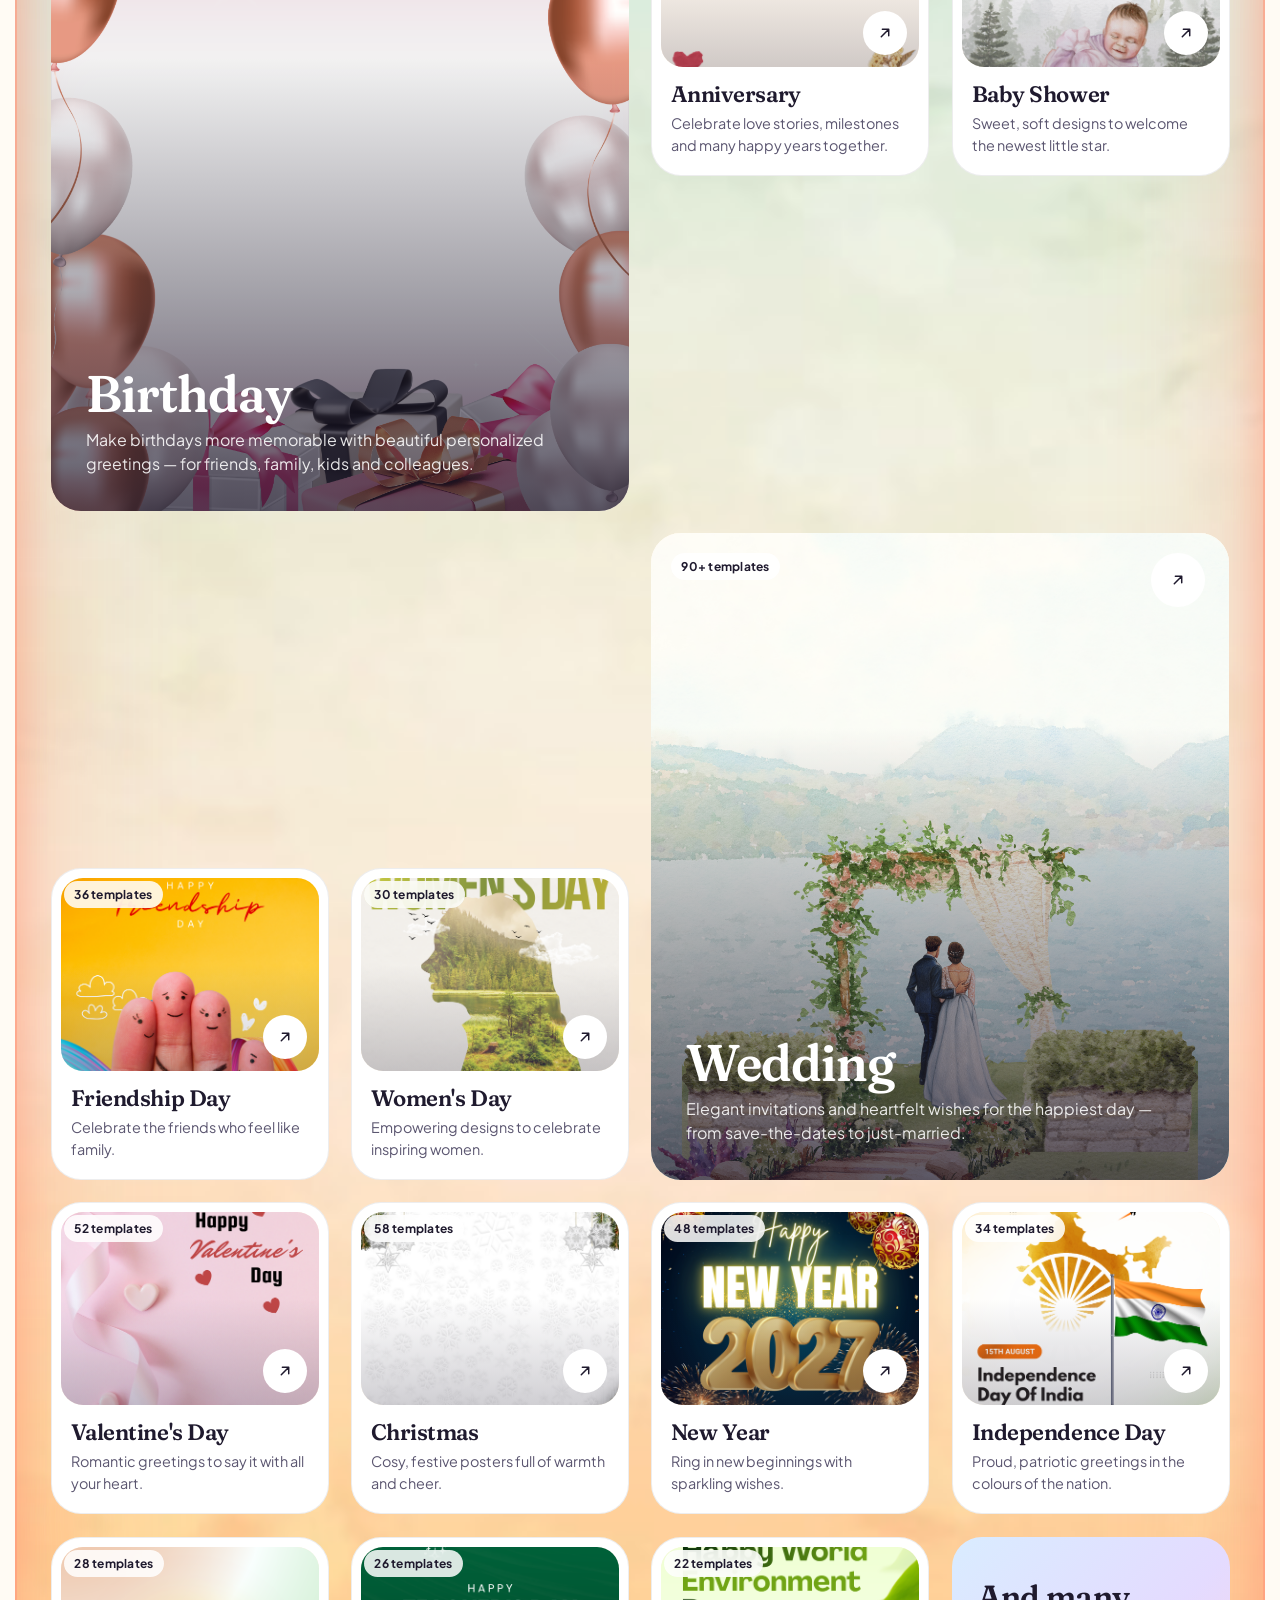
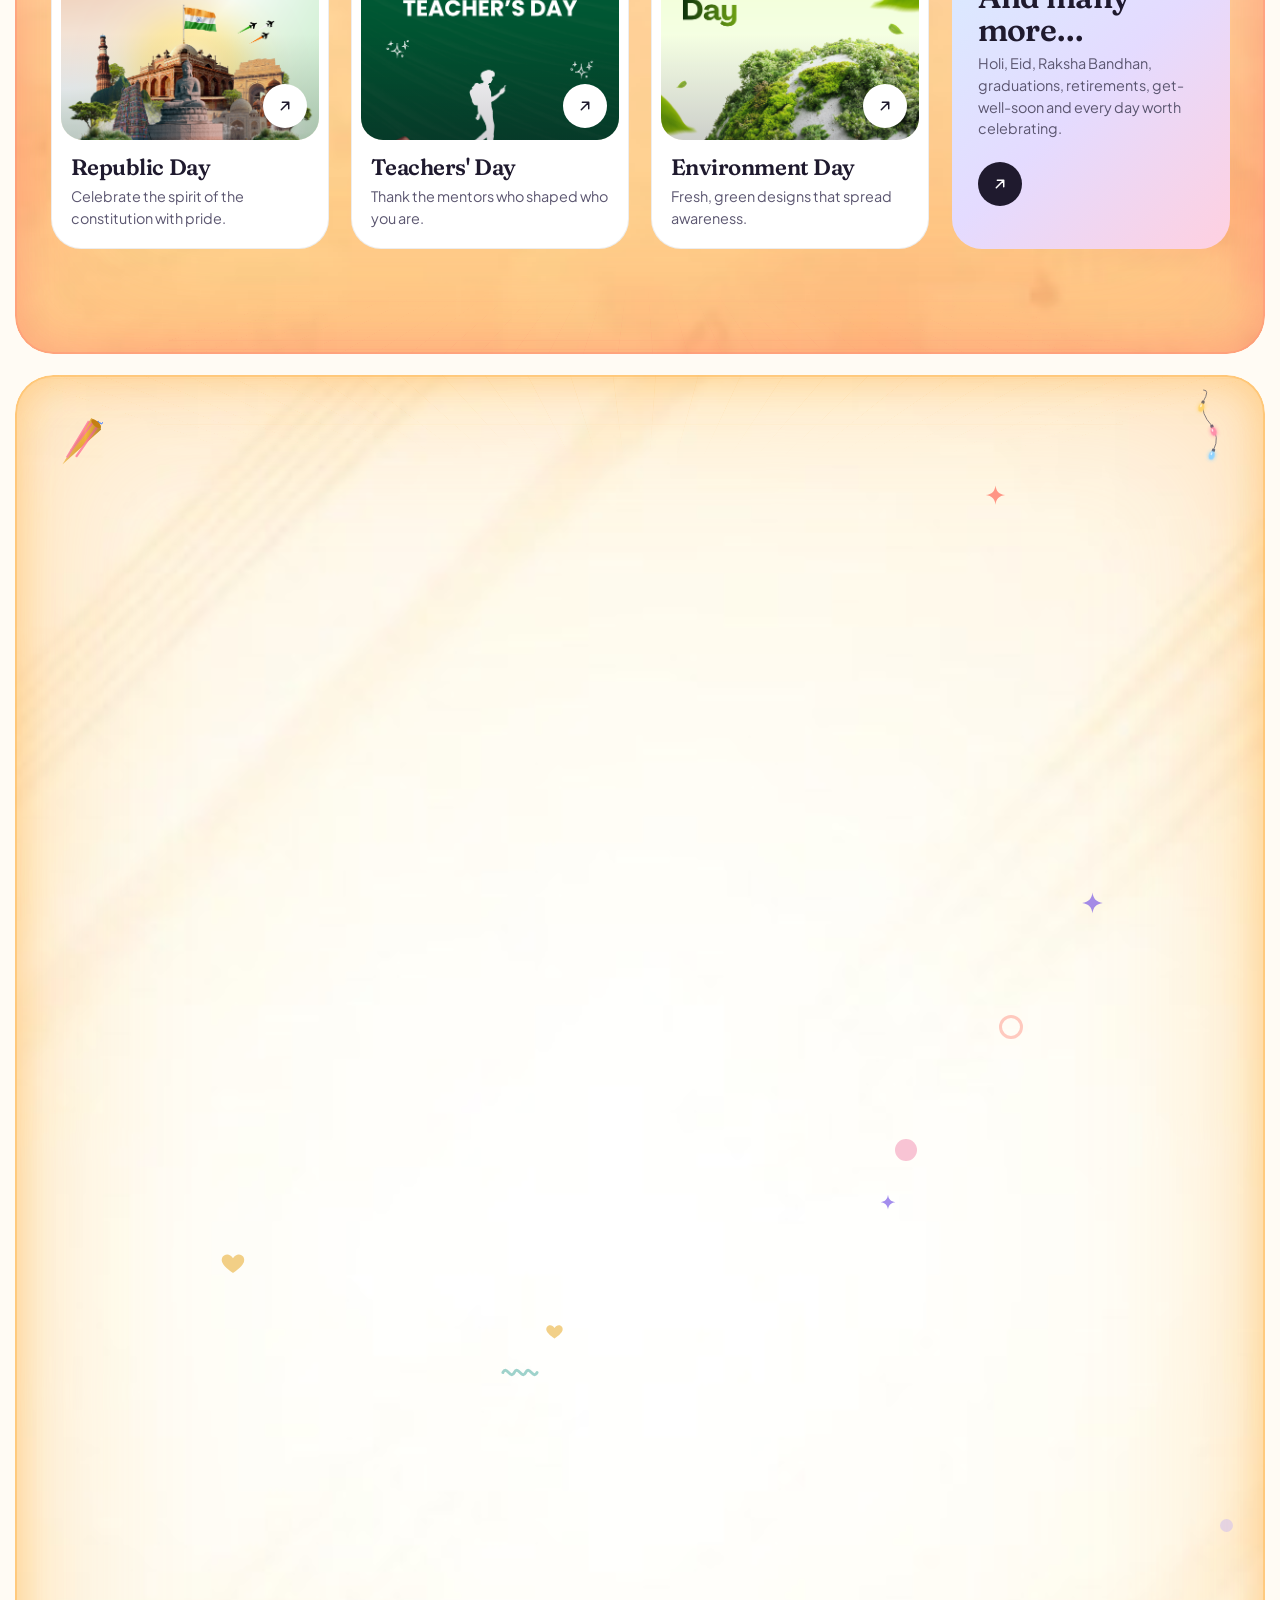
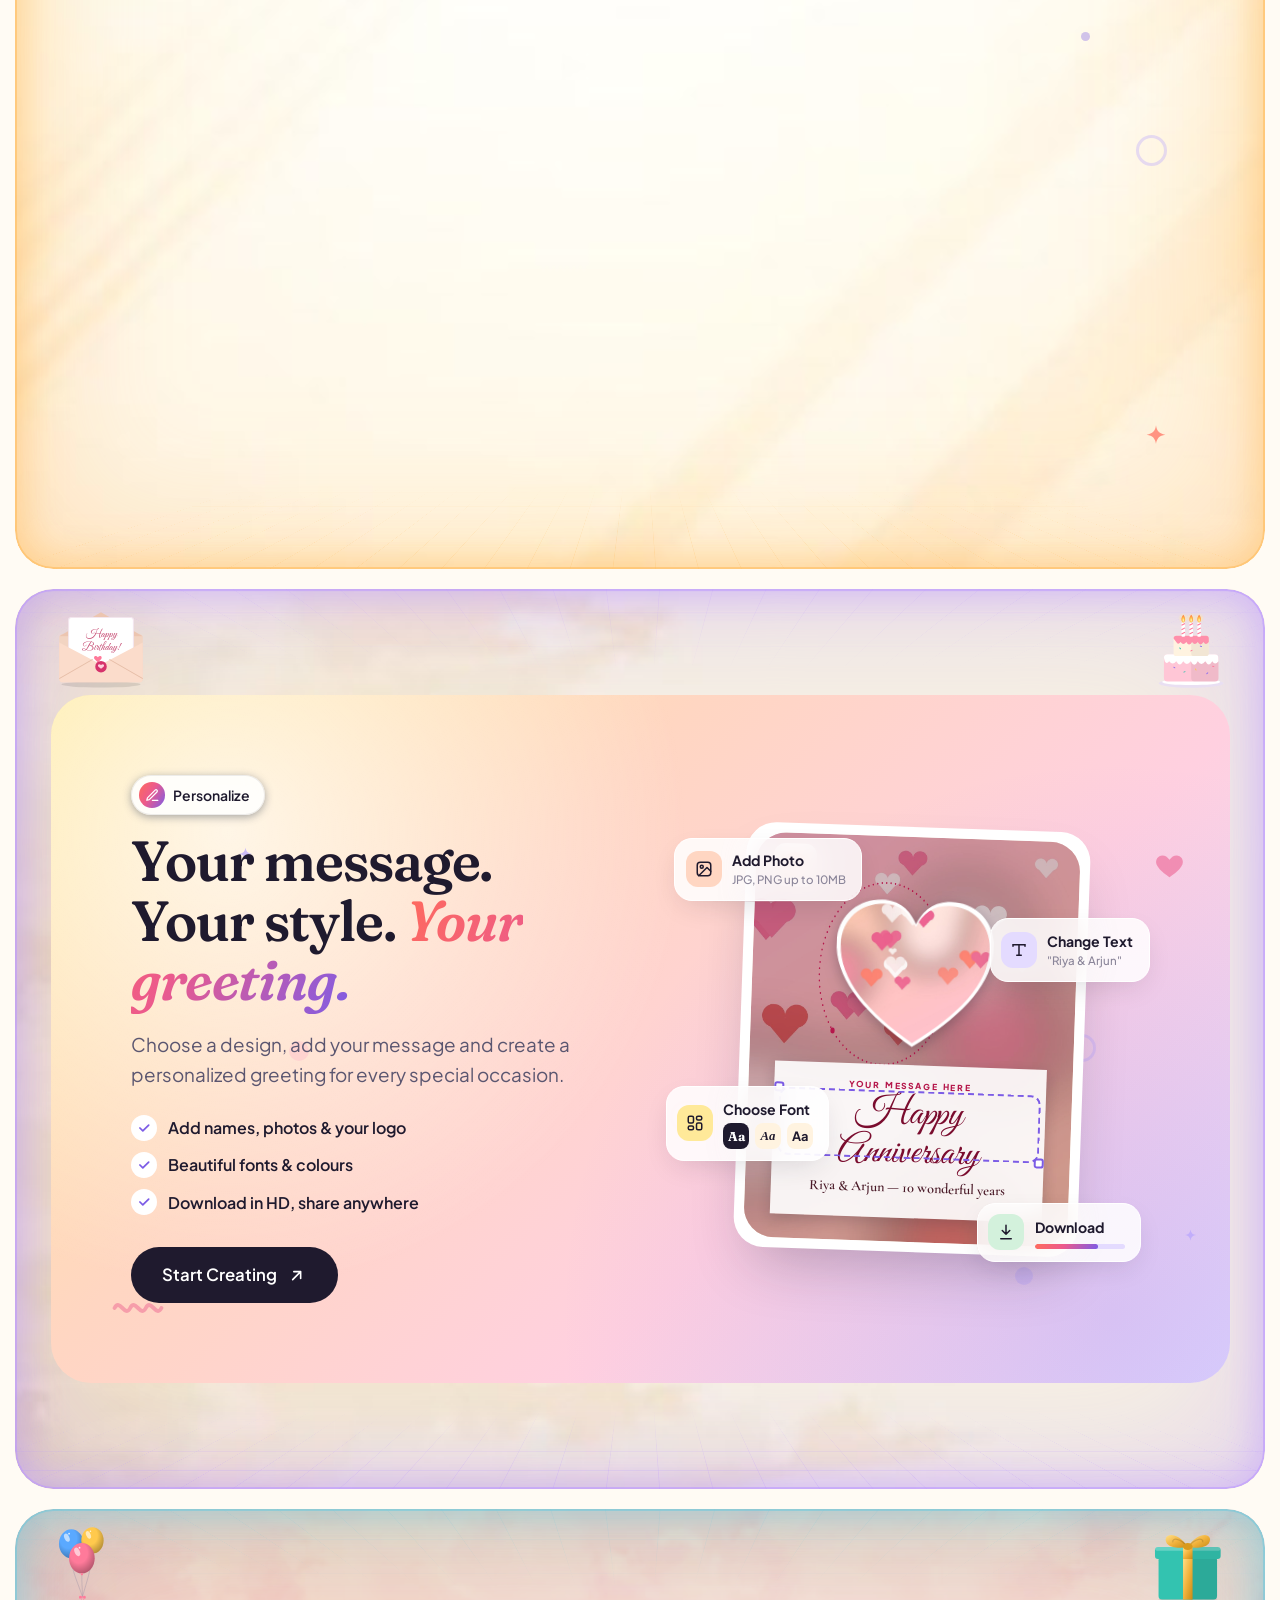
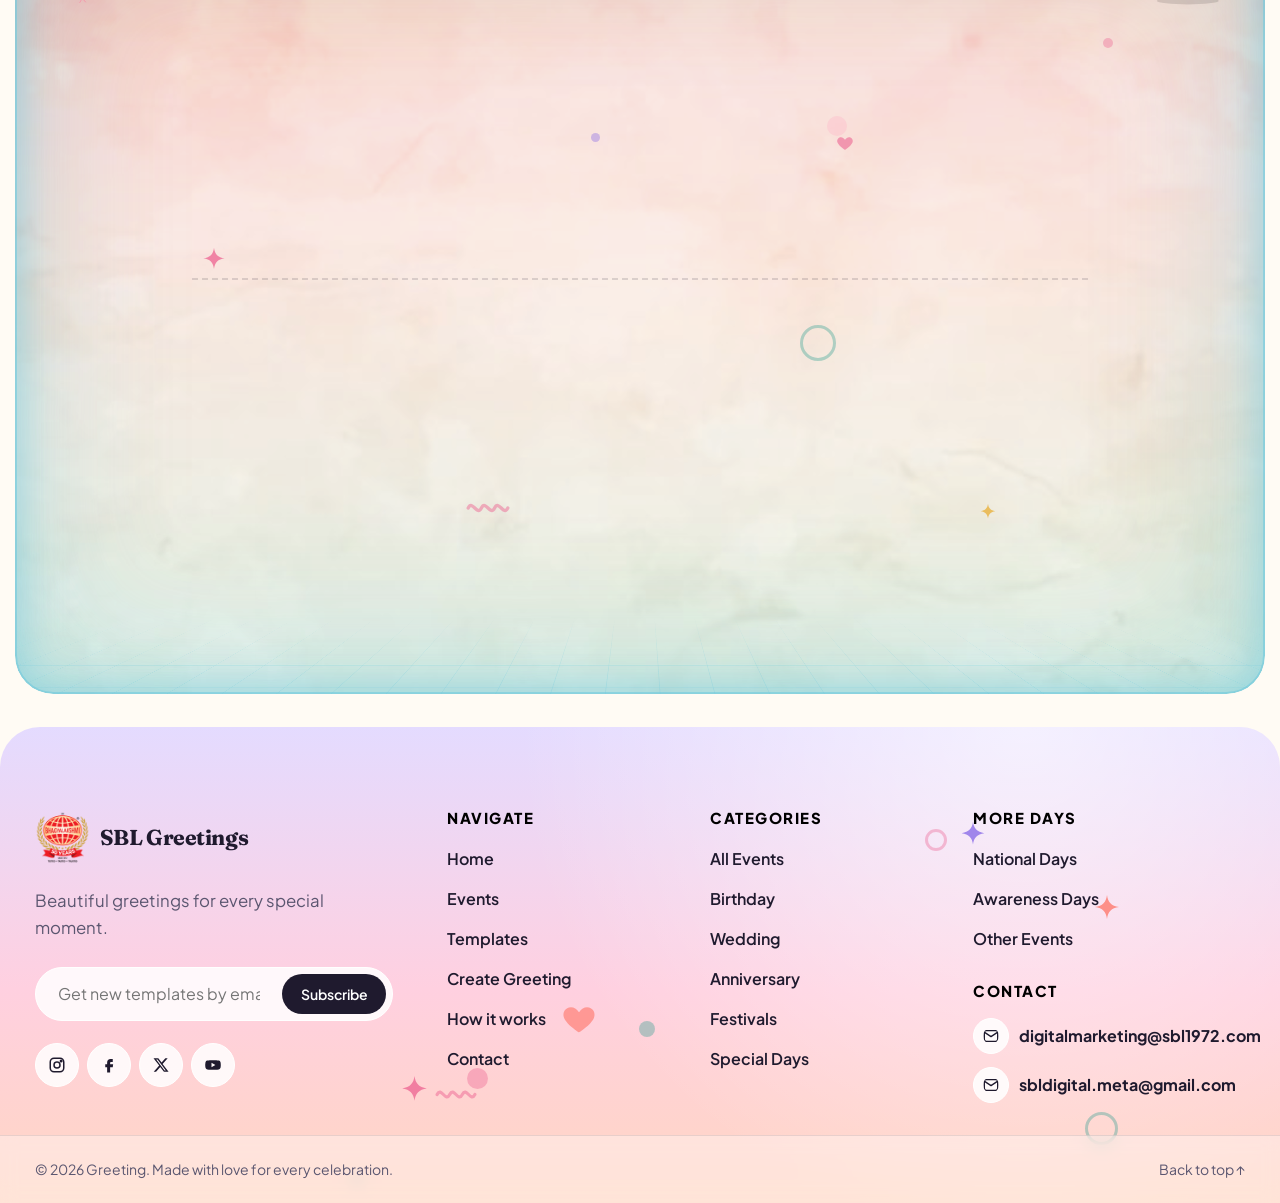
==== commit 913fec3c: "Update print statement from 'Hello' to 'Goodbye'" ====
--- a/frontend/index.html
+++ b/frontend/index.html
@@ -2,34 +2,34 @@
 <html lang="en">
 
 <head>
-  <meta charset="UTF-8">
-  <meta name="viewport" content="width=device-width, initial-scale=1">
-  <title>Greetings — Beautiful Greeting Posters for Every Special Moment</title>
-  <meta name="description"
-    content="Discover beautiful greeting posters for birthdays, weddings, festivals and special days. Personalize your message and download in seconds.">
-  <meta name="theme-color" content="#fffbf4">
-  <link rel="icon" type="image/png" href="images/icons/favicon.png">
-
-  <link rel="preconnect" href="https://fonts.googleapis.com">
-  <link rel="preconnect" href="https://fonts.gstatic.com" crossorigin>
-  <link
-    href="https://fonts.googleapis.com/css2?family=Bebas+Neue&family=Caveat:wght@500;700&family=Cormorant+Garamond:ital,wght@0,500;0,600;0,700;1,500;1,600&family=Dancing+Script:wght@500;700&family=Fraunces:ital,opsz,wght@0,9..144,400..700;1,9..144,400..700&family=Great+Vibes&family=Lobster&family=Pacifico&family=Playfair+Display:ital,wght@0,400;0,700;1,400;1,700&family=Plus+Jakarta+Sans:wght@400;500;600;700;800&family=Poppins:ital,wght@0,400;0,500;0,600;0,700;0,800;1,500&display=swap"
-    rel="stylesheet">
-
-  <link rel="stylesheet" href="css/style.css">
-  <link rel="stylesheet" href="css/poster.css">
-  <link rel="stylesheet" href="css/responsive.css">
-  <link rel="stylesheet" href="css/editor.css">
-  <link rel="stylesheet" href="css/paid.css">
-  <!-- Home page section backgrounds & side elements -->
-  <link rel="stylesheet" href="css/home.css">
-  <script>document.documentElement.classList.add('js');</script>
+    <meta charset="UTF-8">
+    <meta name="viewport" content="width=device-width, initial-scale=1">
+    <title>Greetings — Beautiful Greeting Posters for Every Special Moment</title>
+    <meta name="description" content="Discover beautiful greeting posters for birthdays, weddings, festivals and special days. Personalize your message and download in seconds.">
+    <meta name="theme-color" content="#fffbf4">
+    <link rel="icon" type="image/png" href="images/icons/favicon.png">
+
+    <link rel="preconnect" href="https://fonts.googleapis.com">
+    <link rel="preconnect" href="https://fonts.gstatic.com" crossorigin>
+    <link href="https://fonts.googleapis.com/css2?family=Bebas+Neue&family=Caveat:wght@500;700&family=Cormorant+Garamond:ital,wght@0,500;0,600;0,700;1,500;1,600&family=Dancing+Script:wght@500;700&family=Fraunces:ital,opsz,wght@0,9..144,400..700;1,9..144,400..700&family=Great+Vibes&family=Lobster&family=Pacifico&family=Playfair+Display:ital,wght@0,400;0,700;1,400;1,700&family=Plus+Jakarta+Sans:wght@400;500;600;700;800&family=Poppins:ital,wght@0,400;0,500;0,600;0,700;0,800;1,500&display=swap"
+        rel="stylesheet">
+
+    <link rel="stylesheet" href="css/style.css">
+    <link rel="stylesheet" href="css/poster.css">
+    <link rel="stylesheet" href="css/responsive.css">
+    <link rel="stylesheet" href="css/editor.css">
+    <link rel="stylesheet" href="css/paid.css">
+    <!-- Home page section backgrounds & side elements -->
+    <link rel="stylesheet" href="css/home.css">
+    <script>
+        document.documentElement.classList.add('js');
+    </script>
 </head>
 
 <body class="is-loading page-home" data-root="">
 
-  <!-- Icon sprite (UI icons only) -->
-  <svg width="0" height="0" style="position:absolute" aria-hidden="true">
+    <!-- Icon sprite (UI icons only) -->
+    <svg width="0" height="0" style="position:absolute" aria-hidden="true">
     <symbol id="i-arrow" viewBox="0 0 24 24" fill="none" stroke="currentColor" stroke-width="2" stroke-linecap="round"
       stroke-linejoin="round">
       <path d="M5 12h14M13 6l6 6-6 6" />
@@ -112,8 +112,8 @@
     </symbol>
   </svg>
 
-  <!-- Shared gradients for the homepage decorations -->
-  <svg width="0" height="0" style="position:absolute" aria-hidden="true">
+    <!-- Shared gradients for the homepage decorations -->
+    <svg width="0" height="0" style="position:absolute" aria-hidden="true">
     <defs>
       <radialGradient id="dzShade" cx=".38" cy=".32" r=".75">
         <stop offset=".45" stop-color="#000" stop-opacity="0" />
@@ -141,85 +141,84 @@
     </defs>
   </svg>
 
-  <a class="skip-link" href="#main">Skip to content</a>
-
-  <!-- ================= HEADER ================= -->
-  <header class="site-header" id="siteHeader">
-    <div class="container">
-      <nav class="nav" aria-label="Main navigation">
-        <a href="index.html" class="logo" aria-label="Greetings home">
-          <img src="images/logo/logo.png" alt="" width="38" height="38">
-          <span>SBL Greetings</span>
-        </a>
-
-        <ul class="nav__menu">
-          <li><a class="nav__link is-active" href="index.html" aria-current="page">Home</a></li>
-          <li><a class="nav__link" href="events/events.html">Events</a></li>
-          <li><a class="nav__link" href="events/birthday.html">Birthdays</a></li>
-          <li><a class="nav__link" href="events/wedding.html">Weddings</a></li>
-          <li><a class="nav__link" href="events/anniversary.html">Anniversary</a></li>
-          <li><a class="nav__link" href="events/festivals.html">Festivals</a></li>
-          <li><a class="nav__link" href="events/special-days.html">Special Days</a></li>
-        </ul>
-
-        <div class="nav__actions">
-          <button class="icon-btn" type="button" data-search-open aria-label="Search greetings">
+    <a class="skip-link" href="#main">Skip to content</a>
+
+    <!-- ================= HEADER ================= -->
+    <header class="site-header" id="siteHeader">
+        <div class="container">
+            <nav class="nav" aria-label="Main navigation">
+                <a href="index.html" class="logo" aria-label="Greetings home">
+                    <img src="images/logo/logo.png" alt="" width="38" height="38">
+                    <span>SBL Greetings</span>
+                </a>
+
+                <ul class="nav__menu">
+                    <li><a class="nav__link is-active" href="index.html" aria-current="page">Home</a></li>
+                    <li><a class="nav__link" href="events/events.html">Events</a></li>
+                    <li><a class="nav__link" href="events/birthday.html">Birthdays</a></li>
+                    <li><a class="nav__link" href="events/wedding.html">Weddings</a></li>
+                    <li><a class="nav__link" href="events/anniversary.html">Anniversary</a></li>
+                    <li><a class="nav__link" href="events/festivals.html">Festivals</a></li>
+                    <li><a class="nav__link" href="events/special-days.html">Special Days</a></li>
+                </ul>
+
+                <div class="nav__actions">
+                    <button class="icon-btn" type="button" data-search-open aria-label="Search greetings">
             <svg class="icon">
               <use href="#i-search" />
             </svg>
           </button>
-          <button class="btn btn--sm nav__cta-desktop" type="button" data-edit="blank-01">
+                    <button class="btn btn--sm nav__cta-desktop" type="button" data-edit="blank-01">
             Create Greeting <svg class="icon icon--arrow">
               <use href="#i-arrow" />
             </svg>
           </button>
-          <button class="nav__toggle" type="button" aria-label="Open menu" aria-expanded="false"
-            aria-controls="mobileMenu">
+                    <button class="nav__toggle" type="button" aria-label="Open menu" aria-expanded="false" aria-controls="mobileMenu">
             <span></span><span></span>
           </button>
+                </div>
+            </nav>
         </div>
-      </nav>
-    </div>
-  </header>
-
-  <!-- Mobile menu -->
-  <div class="mobile-menu" id="mobileMenu" aria-label="Mobile navigation">
-    <ul class="mobile-menu__list">
-      <li><a class="mobile-menu__link is-active" href="index.html" aria-current="page">Home <svg class="icon">
+    </header>
+
+    <!-- Mobile menu -->
+    <div class="mobile-menu" id="mobileMenu" aria-label="Mobile navigation">
+        <ul class="mobile-menu__list">
+            <li><a class="mobile-menu__link is-active" href="index.html" aria-current="page">Home <svg class="icon">
             <use href="#i-arrow" />
           </svg></a></li>
-      <li><a class="mobile-menu__link" href="events/events.html">Events <svg class="icon">
+            <li><a class="mobile-menu__link" href="events/events.html">Events <svg class="icon">
             <use href="#i-arrow" />
           </svg></a></li>
-      <li><a class="mobile-menu__link" href="events/birthday.html">Birthdays <svg class="icon">
+            <li><a class="mobile-menu__link" href="events/birthday.html">Birthdays <svg class="icon">
             <use href="#i-arrow" />
           </svg></a></li>
-      <li><a class="mobile-menu__link" href="events/wedding.html">Weddings <svg class="icon">
+            <li><a class="mobile-menu__link" href="events/wedding.html">Weddings <svg class="icon">
             <use href="#i-arrow" />
           </svg></a></li>
-      <li><a class="mobile-menu__link" href="events/anniversary.html">Anniversary <svg class="icon">
+            <li><a class="mobile-menu__link" href="events/anniversary.html">Anniversary <svg class="icon">
             <use href="#i-arrow" />
           </svg></a></li>
-      <li><a class="mobile-menu__link" href="events/festivals.html">Festivals <svg class="icon">
+            <li><a class="mobile-menu__link" href="events/festivals.html">Festivals <svg class="icon">
             <use href="#i-arrow" />
           </svg></a></li>
-      <li><a class="mobile-menu__link" href="events/special-days.html">Special Days <svg class="icon">
+            <li><a class="mobile-menu__link" href="events/special-days.html">Special Days <svg class="icon">
             <use href="#i-arrow" />
           </svg></a></li>
-    </ul>
-    <div class="mobile-menu__foot">
-      <button class="btn btn--lg" type="button" data-edit="blank-01">Create Greeting <svg class="icon icon--arrow">
+        </ul>
+        <div class="mobile-menu__foot">
+            <button class="btn btn--lg" type="button" data-edit="blank-01">Create Greeting <svg class="icon icon--arrow">
           <use href="#i-arrow" />
         </svg></button>
+        </div>
     </div>
-  </div>
-
-  <main id="main">
-
-    <!-- ================= HERO ================= -->
-    <section class="hero" aria-labelledby="heroTitle" data-floaters="16">
-      <!-- Animated ribbons (decorative) -->
-      <svg class="hero-ribbons" viewBox="0 0 1440 800" preserveAspectRatio="xMidYMid slice" aria-hidden="true">
+
+    <main id="main">
+
+        <!-- ================= HERO ================= -->
+        <section class="hero" aria-labelledby="heroTitle" data-floaters="16">
+            <!-- Animated ribbons (decorative) -->
+            <svg class="hero-ribbons" viewBox="0 0 1440 800" preserveAspectRatio="xMidYMid slice" aria-hidden="true">
 
         <path class="ribbon ribbon--1" d="M-60 620 C 180 470, 360 760, 620 600 S 1040 380, 1500 560"
           stroke="url(#rb1)" />
@@ -228,261 +227,226 @@
           stroke="url(#rb3)" />
       </svg>
 
-      <div class="blob blob--yellow blob--a"></div>
-      <div class="blob blob--lavender blob--b"></div>
-      <div class="blob blob--pink blob--c"></div>
-
-      <div class="container hero__grid">
-        <div class="hero__content">
-          <span class="eyebrow" data-reveal="fade-up">
+            <div class="blob blob--yellow blob--a"></div>
+            <div class="blob blob--lavender blob--b"></div>
+            <div class="blob blob--pink blob--c"></div>
+
+            <div class="container hero__grid">
+                <div class="hero__content">
+                    <span class="eyebrow" data-reveal="fade-up">
             <span class="eyebrow__dot"><svg class="icon">
                 <use href="#i-sparkle" />
-              </svg></span>
-            500+ templates for every occasion
-          </span>
-
-          <h1 class="hero__title" id="heroTitle">
-            <span class="line"><span>Create beautiful</span></span>
-            <span class="line"><span>greetings for every</span></span>
-            <span class="line"><span><span class="text-gradient">special moment</span></span></span>
-          </h1>
-
-          <p class="hero__text" data-reveal="fade-up" style="--delay:.25s">
-            Discover beautiful greeting posters, personalize your message and create something memorable in just a few
-            clicks.
-          </p>
-
-          <div class="hero__cta" data-reveal="fade-up" style="--delay:.35s">
-            <a class="btn btn--lg" href="#events">
+              </svg></span> 500+ templates for every occasion
+                    </span>
+
+                    <h1 class="hero__title" id="heroTitle">
+                        <span class="line"><span>Create beautiful</span></span>
+                        <span class="line"><span>greetings for every</span></span>
+                        <span class="line"><span><span class="text-gradient">special moment</span></span>
+                        </span>
+                    </h1>
+
+                    <p class="hero__text" data-reveal="fade-up" style="--delay:.25s">
+                        Discover beautiful greeting posters, personalize your message and create something memorable in just a few clicks.
+                    </p>
+
+                    <div class="hero__cta" data-reveal="fade-up" style="--delay:.35s">
+                        <a class="btn btn--lg" href="#events">
               Explore Greetings <svg class="icon icon--arrow">
                 <use href="#i-arrow" />
               </svg>
             </a>
-            <button class="btn btn--lg btn--light" type="button" data-edit="blank-01">
+                        <button class="btn btn--lg btn--light" type="button" data-edit="blank-01">
               <svg class="icon">
                 <use href="#i-edit" />
               </svg> Create Your Greeting
             </button>
-          </div>
-
-          <div class="hero__proof" data-reveal="fade-up" style="--delay:.45s">
-            <div class="avatars" aria-hidden="true">
-              <span>AK</span><span>RS</span><span>MJ</span><span>+</span>
-            </div>
-            <p class="hero__proof-text">
-              <strong><span class="stars" aria-hidden="true">★★★★★</span> 12,000+ greetings</strong>
-              created by happy people this month
-            </p>
-          </div>
-        </div>
-
-        <div class="hero-stage" id="heroStage" data-reveal="scale" style="--delay:.15s">
-          <span class="deco deco--ring" aria-hidden="true"></span>
-          <div class="hero-orbit" aria-hidden="true"><span></span><span></span></div>
-          <span class="deco deco--dot deco--dot-a" aria-hidden="true"></span>
-          <span class="deco deco--dot deco--dot-b" aria-hidden="true"></span>
-          <svg class="deco deco--star deco--star-a" viewBox="0 0 24 24" aria-hidden="true">
+                    </div>
+
+                    <div class="hero__proof" data-reveal="fade-up" style="--delay:.45s">
+                        <div class="avatars" aria-hidden="true">
+                            <span>AK</span><span>RS</span><span>MJ</span><span>+</span>
+                        </div>
+                        <p class="hero__proof-text">
+                            <strong><span class="stars" aria-hidden="true">★★★★★</span> 12,000+ greetings</strong> created by happy people this month
+                        </p>
+                    </div>
+                </div>
+
+                <div class="hero-stage" id="heroStage" data-reveal="scale" style="--delay:.15s">
+                    <span class="deco deco--ring" aria-hidden="true"></span>
+                    <div class="hero-orbit" aria-hidden="true"><span></span><span></span></div>
+                    <span class="deco deco--dot deco--dot-a" aria-hidden="true"></span>
+                    <span class="deco deco--dot deco--dot-b" aria-hidden="true"></span>
+                    <svg class="deco deco--star deco--star-a" viewBox="0 0 24 24" aria-hidden="true">
             <use href="#i-sparkle" />
           </svg>
-          <svg class="deco deco--star deco--star-b" viewBox="0 0 24 24" aria-hidden="true">
+                    <svg class="deco deco--star deco--star-b" viewBox="0 0 24 24" aria-hidden="true">
             <use href="#i-sparkle" />
           </svg>
 
-          <figure class="hero-card hero-card--1">
-            <div class="hero-card__inner">
-              <div class="poster" data-name="Happy Diwali — Golden Diyas" style="--accent:#ffb938">
-                <img class="poster__bg" src="images/backgrounds/bg-diya.jpg" alt="" style="--pos:50% 50%"
-                  loading="lazy">
-                <div class="poster__overlay" style="--overlay:rgba(40,12,0,0.38)"></div>
-                <figure class="poster__photo" data-shape="circle" data-decor="dots"
-                  style="--x:50; --y:36; --w:44; --frame:#ffd98a">
-                  <img src="images/photos/diya.jpg" alt="Lit diyas" loading="lazy">
-                </figure>
-                <figure class="poster__logo" data-badge style="--x:12; --y:8; --w:10"><img
-                    src="images/logo/logo.png" alt="Logo"></figure>
-                <div class="poster__text" data-anchor="bottom" style="--x:50; --y:94; --w:86">
-                  <p class="poster__kicker"
-                    style="--font:'Cormorant Garamond'; --fallback:serif; --size:4.2; --weight:600; --color:#ffd98a; --align:center; --style:italic; --gap:0.6">
-                    Festival of lights</p>
-                  <p class="poster__heading" data-effect="glow"
-                    style="--font:'Great Vibes'; --fallback:cursive; --size:15; --weight:400; --color:#fff3d6; --align:center; --lh:1">
-                    Happy Diwali</p>
-                  <p class="poster__message"
-                    style="--font:'Plus Jakarta Sans'; --fallback:sans-serif; --size:3.4; --weight:500; --color:#ffeccc; --align:center; --lh:1.4">
-                    May the lights of Diwali fill your home with joy and prosperity.</p>
-                  <p class="poster__from"
-                    style="--font:'Poppins'; --fallback:sans-serif; --size:3; --weight:700; --color:#ffb938; --align:center; --spacing:0.2em; --case:uppercase">
-                    The Sharma Family</p>
-                </div>
-              </div>
-            </div>
-          </figure>
-          <figure class="hero-card hero-card--2">
-            <div class="hero-card__inner">
-              <div class="poster" data-name="Just Married" style="--accent:#c9972b">
-                <img class="poster__bg" src="images/backgrounds/bg-wedding-flowers.jpg" alt="" style="--pos:50% 50%"
-                  loading="lazy">
-                <div class="poster__overlay" style="--overlay:rgba(255,255,255,0.35)"></div>
-                <figure class="poster__photo" data-shape="arch" data-decor="layers" style="--x:50; --y:37; --w:38">
-                  <img src="images/photos/rings-roses.jpg" alt="Wedding rings on roses" loading="lazy">
-                </figure>
-                <figure class="poster__logo" style="--x:50; --y:6; --w:8"><img src="images/logo/logo.png"
-                    alt="Logo"></figure>
-                <div class="poster__text" data-anchor="bottom" data-card
-                  style="--x:50; --y:95; --w:82; --card:rgba(255,255,255,0.88)">
-                  <p class="poster__kicker"
-                    style="--font:'Cormorant Garamond'; --fallback:serif; --size:3.8; --weight:600; --color:#c9972b; --align:center; --style:italic">
-                    Two hearts, one journey</p>
-                  <p class="poster__heading"
-                    style="--font:'Great Vibes'; --fallback:cursive; --size:15; --weight:400; --color:#3b2d22; --align:center; --lh:1">
-                    Just Married</p>
-                  <p class="poster__message"
-                    style="--font:'Cormorant Garamond'; --fallback:serif; --size:4.4; --weight:600; --color:#5b4a3c; --align:center">
-                    Ananya &amp; Rohan · 14 February 2027</p>
-                  <p class="poster__from"
-                    style="--font:'Cormorant Garamond'; --fallback:serif; --size:4; --weight:600; --color:#5b4a3c; --align:center">
-                  </p>
-                </div>
-              </div>
-            </div>
-          </figure>
-          <figure class="hero-card hero-card--main">
-            <div class="hero-card__inner">
-              <div class="poster" data-name="Happy Birthday, Aria" data-confetti="5" style="--accent:#ec5a8c">
-                <img class="poster__bg" src="images/backgrounds/bg-balloons-pastel.jpg" alt="" style="--pos:50% 50%"
-                  loading="lazy">
-                <div class="poster__overlay" style="--overlay:rgba(255,255,255,0.1)"></div>
-                <figure class="poster__photo" data-shape="circle" data-decor="ring" style="--x:50; --y:35; --w:46">
-                  <img src="images/photos/cake-candles.jpg" alt="Birthday cake" loading="lazy">
-                </figure>
-                <figure class="poster__logo" data-badge style="--x:13; --y:8; --w:11"><img
-                    src="images/logo/logo.png" alt="Logo"></figure>
-                <div class="poster__text" data-anchor="bottom" data-card
-                  style="--x:50; --y:94; --w:84; --card:rgba(255,255,255,0.86)">
-                  <p class="poster__kicker"
-                    style="--font:'Plus Jakarta Sans'; --fallback:sans-serif; --size:2.8; --weight:800; --color:#ec5a8c; --align:center; --spacing:0.22em; --case:uppercase">
-                    Personalized for you</p>
-                  <p class="poster__heading"
-                    style="--font:'Fraunces'; --fallback:serif; --size:9.5; --weight:700; --color:#1f1a2e; --align:center; --lh:1.05">
-                    Happy Birthday, Aria</p>
-                  <p class="poster__message"
-                    style="--font:'Plus Jakarta Sans'; --fallback:sans-serif; --size:3.8; --weight:500; --color:#5b5670; --align:center">
-                    May your day be as bright as you are.</p>
-                  <p class="poster__from"
-                    style="--font:'Dancing Script'; --fallback:cursive; --size:4.6; --weight:700; --color:#ec5a8c; --align:center">
-                    Love, Mom &amp; Dad</p>
-                </div>
-              </div>
-            </div>
-          </figure>
-          <figure class="hero-card hero-card--3">
-            <div class="hero-card__inner">
-              <div class="poster" data-name="Happy New Year" style="--accent:#b49bff">
-                <img class="poster__bg" src="images/backgrounds/bg-fireworks.jpg" alt="" style="--pos:50% 50%"
-                  loading="lazy">
-                <div class="poster__overlay" style="--overlay:rgba(10,6,30,0.32)"></div>
-                <figure class="poster__photo" data-shape="star" data-decor="sparkles" style="--x:50; --y:79; --w:36">
-                  <img src="images/photos/fireworks.jpg" alt="Fireworks" loading="lazy">
-                </figure>
-                <figure class="poster__logo" style="--x:50; --y:6; --w:8"><img src="images/logo/logo.png"
-                    alt="Logo"></figure>
-                <div class="poster__text" data-anchor="top" style="--x:50; --y:12; --w:88">
-                  <p class="poster__kicker"
-                    style="--font:'Caveat'; --fallback:cursive; --size:6; --weight:700; --color:#ffd166; --align:center; --gap:0.2">
-                    Cheers to</p>
-                  <p class="poster__heading" data-effect="glow"
-                    style="--font:'Bebas Neue'; --fallback:sans-serif; --size:17; --weight:400; --color:#ffffff; --align:center; --lh:0.9">
-                    Happy New Year</p>
-                  <p class="poster__message"
-                    style="--font:'Poppins'; --fallback:sans-serif; --size:3.8; --weight:500; --color:#e8e4ff; --align:center">
-                    New dreams, new beginnings, new memories.</p>
-                  <p class="poster__from"
-                    style="--font:'Bebas Neue'; --fallback:sans-serif; --size:10; --weight:400; --color:#ffd166; --align:center; --spacing:0.1em">
-                    2027</p>
-                </div>
-              </div>
-            </div>
-          </figure>
-          <figure class="hero-card hero-card--4">
-            <div class="hero-card__inner">
-              <div class="poster" data-name="Happy Mother&#x27;s Day" style="--accent:#d6336c">
-                <img class="poster__bg" src="images/backgrounds/bg-pink-roses.jpg" alt="" style="--pos:50% 50%"
-                  loading="lazy">
-                <div class="poster__overlay" style="--overlay:rgba(255,240,245,0.5)"></div>
-                <figure class="poster__photo" data-shape="heart" data-decor="sparkles" style="--x:50; --y:63; --w:52">
-                  <img src="images/photos/pink-bouquet.jpg" alt="Pink flower bouquet" loading="lazy">
-                </figure>
-                <figure class="poster__logo" data-badge style="--x:88; --y:93; --w:9"><img
-                    src="images/logo/logo.png" alt="Logo"></figure>
-                <div class="poster__text" data-anchor="top" style="--x:50; --y:6; --w:86">
-                  <p class="poster__kicker"
-                    style="--font:'Dancing Script'; --fallback:cursive; --size:5.6; --weight:700; --color:#d6336c; --align:center; --gap:0.6">
-                    With love</p>
-                  <p class="poster__heading"
-                    style="--font:'Playfair Display'; --fallback:serif; --size:10; --weight:700; --color:#3a1d2c; --align:center; --style:italic; --lh:1.05">
-                    Happy Mother&#x27;s Day</p>
-                  <p class="poster__message"
-                    style="--font:'Plus Jakarta Sans'; --fallback:sans-serif; --size:3.8; --weight:500; --color:#3a1d2c; --align:center">
-                    Thank you for everything you do.</p>
-                  <p class="poster__from"
-                    style="--font:'Plus Jakarta Sans'; --fallback:sans-serif; --size:3; --weight:600; --color:#3a1d2c; --align:center">
-                  </p>
-                </div>
-              </div>
-            </div>
-          </figure>
-
-          <div class="float-chip float-chip--a" aria-hidden="true">
-            <span class="float-chip__icon tint-lavender"><svg class="icon">
+                    <figure class="hero-card hero-card--1">
+                        <div class="hero-card__inner">
+                            <div class="poster" data-name="Happy Diwali — Golden Diyas" style="--accent:#ffb938">
+                                <img class="poster__bg" src="images/backgrounds/bg-diya.jpg" alt="" style="--pos:50% 50%" loading="lazy">
+                                <div class="poster__overlay" style="--overlay:rgba(40,12,0,0.38)"></div>
+                                <figure class="poster__photo" data-shape="circle" data-decor="dots" style="--x:50; --y:36; --w:44; --frame:#ffd98a">
+                                    <img src="images/photos/diya.jpg" alt="Lit diyas" loading="lazy">
+                                </figure>
+                                <figure class="poster__logo" data-badge style="--x:12; --y:8; --w:10"><img src="images/logo/logo.png" alt="Logo"></figure>
+                                <div class="poster__text" data-anchor="bottom" style="--x:50; --y:94; --w:86">
+                                    <p class="poster__kicker" style="--font:'Cormorant Garamond'; --fallback:serif; --size:4.2; --weight:600; --color:#ffd98a; --align:center; --style:italic; --gap:0.6">
+                                        Festival of lights</p>
+                                    <p class="poster__heading" data-effect="glow" style="--font:'Great Vibes'; --fallback:cursive; --size:15; --weight:400; --color:#fff3d6; --align:center; --lh:1">
+                                        Happy Diwali</p>
+                                    <p class="poster__message" style="--font:'Plus Jakarta Sans'; --fallback:sans-serif; --size:3.4; --weight:500; --color:#ffeccc; --align:center; --lh:1.4">
+                                        May the lights of Diwali fill your home with joy and prosperity.</p>
+                                    <p class="poster__from" style="--font:'Poppins'; --fallback:sans-serif; --size:3; --weight:700; --color:#ffb938; --align:center; --spacing:0.2em; --case:uppercase">
+                                        The Sharma Family</p>
+                                </div>
+                            </div>
+                        </div>
+                    </figure>
+                    <figure class="hero-card hero-card--2">
+                        <div class="hero-card__inner">
+                            <div class="poster" data-name="Just Married" style="--accent:#c9972b">
+                                <img class="poster__bg" src="images/backgrounds/bg-wedding-flowers.jpg" alt="" style="--pos:50% 50%" loading="lazy">
+                                <div class="poster__overlay" style="--overlay:rgba(255,255,255,0.35)"></div>
+                                <figure class="poster__photo" data-shape="arch" data-decor="layers" style="--x:50; --y:37; --w:38">
+                                    <img src="images/photos/rings-roses.jpg" alt="Wedding rings on roses" loading="lazy">
+                                </figure>
+                                <figure class="poster__logo" style="--x:50; --y:6; --w:8"><img src="images/logo/logo.png" alt="Logo">
+                                </figure>
+                                <div class="poster__text" data-anchor="bottom" data-card style="--x:50; --y:95; --w:82; --card:rgba(255,255,255,0.88)">
+                                    <p class="poster__kicker" style="--font:'Cormorant Garamond'; --fallback:serif; --size:3.8; --weight:600; --color:#c9972b; --align:center; --style:italic">
+                                        Two hearts, one journey</p>
+                                    <p class="poster__heading" style="--font:'Great Vibes'; --fallback:cursive; --size:15; --weight:400; --color:#3b2d22; --align:center; --lh:1">
+                                        Just Married</p>
+                                    <p class="poster__message" style="--font:'Cormorant Garamond'; --fallback:serif; --size:4.4; --weight:600; --color:#5b4a3c; --align:center">
+                                        Ananya &amp; Rohan · 14 February 2027</p>
+                                    <p class="poster__from" style="--font:'Cormorant Garamond'; --fallback:serif; --size:4; --weight:600; --color:#5b4a3c; --align:center">
+                                    </p>
+                                </div>
+                            </div>
+                        </div>
+                    </figure>
+                    <figure class="hero-card hero-card--main">
+                        <div class="hero-card__inner">
+                            <div class="poster" data-name="Happy Birthday, Aria" data-confetti="5" style="--accent:#ec5a8c">
+                                <img class="poster__bg" src="images/backgrounds/bg-balloons-pastel.jpg" alt="" style="--pos:50% 50%" loading="lazy">
+                                <div class="poster__overlay" style="--overlay:rgba(255,255,255,0.1)"></div>
+                                <figure class="poster__photo" data-shape="circle" data-decor="ring" style="--x:50; --y:35; --w:46">
+                                    <img src="images/photos/cake-candles.jpg" alt="Birthday cake" loading="lazy">
+                                </figure>
+                                <figure class="poster__logo" data-badge style="--x:13; --y:8; --w:11"><img src="images/logo/logo.png" alt="Logo"></figure>
+                                <div class="poster__text" data-anchor="bottom" data-card style="--x:50; --y:94; --w:84; --card:rgba(255,255,255,0.86)">
+                                    <p class="poster__kicker" style="--font:'Plus Jakarta Sans'; --fallback:sans-serif; --size:2.8; --weight:800; --color:#ec5a8c; --align:center; --spacing:0.22em; --case:uppercase">
+                                        Personalized for you</p>
+                                    <p class="poster__heading" style="--font:'Fraunces'; --fallback:serif; --size:9.5; --weight:700; --color:#1f1a2e; --align:center; --lh:1.05">
+                                        Happy Birthday, Aria</p>
+                                    <p class="poster__message" style="--font:'Plus Jakarta Sans'; --fallback:sans-serif; --size:3.8; --weight:500; --color:#5b5670; --align:center">
+                                        May your day be as bright as you are.</p>
+                                    <p class="poster__from" style="--font:'Dancing Script'; --fallback:cursive; --size:4.6; --weight:700; --color:#ec5a8c; --align:center">
+                                        Love, Mom &amp; Dad</p>
+                                </div>
+                            </div>
+                        </div>
+                    </figure>
+                    <figure class="hero-card hero-card--3">
+                        <div class="hero-card__inner">
+                            <div class="poster" data-name="Happy New Year" style="--accent:#b49bff">
+                                <img class="poster__bg" src="images/backgrounds/bg-fireworks.jpg" alt="" style="--pos:50% 50%" loading="lazy">
+                                <div class="poster__overlay" style="--overlay:rgba(10,6,30,0.32)"></div>
+                                <figure class="poster__photo" data-shape="star" data-decor="sparkles" style="--x:50; --y:79; --w:36">
+                                    <img src="images/photos/fireworks.jpg" alt="Fireworks" loading="lazy">
+                                </figure>
+                                <figure class="poster__logo" style="--x:50; --y:6; --w:8"><img src="images/logo/logo.png" alt="Logo">
+                                </figure>
+                                <div class="poster__text" data-anchor="top" style="--x:50; --y:12; --w:88">
+                                    <p class="poster__kicker" style="--font:'Caveat'; --fallback:cursive; --size:6; --weight:700; --color:#ffd166; --align:center; --gap:0.2">
+                                        Cheers to</p>
+                                    <p class="poster__heading" data-effect="glow" style="--font:'Bebas Neue'; --fallback:sans-serif; --size:17; --weight:400; --color:#ffffff; --align:center; --lh:0.9">
+                                        Happy New Year</p>
+                                    <p class="poster__message" style="--font:'Poppins'; --fallback:sans-serif; --size:3.8; --weight:500; --color:#e8e4ff; --align:center">
+                                        New dreams, new beginnings, new memories.</p>
+                                    <p class="poster__from" style="--font:'Bebas Neue'; --fallback:sans-serif; --size:10; --weight:400; --color:#ffd166; --align:center; --spacing:0.1em">
+                                        2027</p>
+                                </div>
+                            </div>
+                        </div>
+                    </figure>
+                    <figure class="hero-card hero-card--4">
+                        <div class="hero-card__inner">
+                            <div class="poster" data-name="Happy Mother&#x27;s Day" style="--accent:#d6336c">
+                                <img class="poster__bg" src="images/backgrounds/bg-pink-roses.jpg" alt="" style="--pos:50% 50%" loading="lazy">
+                                <div class="poster__overlay" style="--overlay:rgba(255,240,245,0.5)"></div>
+                                <figure class="poster__photo" data-shape="heart" data-decor="sparkles" style="--x:50; --y:63; --w:52">
+                                    <img src="images/photos/pink-bouquet.jpg" alt="Pink flower bouquet" loading="lazy">
+                                </figure>
+                                <figure class="poster__logo" data-badge style="--x:88; --y:93; --w:9"><img src="images/logo/logo.png" alt="Logo"></figure>
+                                <div class="poster__text" data-anchor="top" style="--x:50; --y:6; --w:86">
+                                    <p class="poster__kicker" style="--font:'Dancing Script'; --fallback:cursive; --size:5.6; --weight:700; --color:#d6336c; --align:center; --gap:0.6">
+                                        With love</p>
+                                    <p class="poster__heading" style="--font:'Playfair Display'; --fallback:serif; --size:10; --weight:700; --color:#3a1d2c; --align:center; --style:italic; --lh:1.05">
+                                        Happy Mother&#x27;s Day</p>
+                                    <p class="poster__message" style="--font:'Plus Jakarta Sans'; --fallback:sans-serif; --size:3.8; --weight:500; --color:#3a1d2c; --align:center">
+                                        Thank you for everything you do.</p>
+                                    <p class="poster__from" style="--font:'Plus Jakarta Sans'; --fallback:sans-serif; --size:3; --weight:600; --color:#3a1d2c; --align:center">
+                                    </p>
+                                </div>
+                            </div>
+                        </div>
+                    </figure>
+
+                    <div class="float-chip float-chip--a" aria-hidden="true">
+                        <span class="float-chip__icon tint-lavender"><svg class="icon">
                 <use href="#i-type" />
               </svg></span>
-            <span>Your name here<small>Edit text instantly</small></span>
-          </div>
-          <div class="float-chip float-chip--b" aria-hidden="true">
-            <span class="float-chip__icon tint-pink"><svg class="icon">
+                        <span>Your name here<small>Edit text instantly</small></span>
+                    </div>
+                    <div class="float-chip float-chip--b" aria-hidden="true">
+                        <span class="float-chip__icon tint-pink"><svg class="icon">
                 <use href="#i-heart" />
               </svg></span>
-            <span>2.4k shares<small>this week</small></span>
-          </div>
+                        <span>2.4k shares<small>this week</small></span>
+                    </div>
+                </div>
+            </div>
+        </section>
+
+        <!-- ================= MARQUEE ================= -->
+        <div class="marquee-wrap" aria-hidden="true">
+            <div class="marquee">
+                <div class="marquee__track">
+                    <div class="marquee__group">
+                        <span class="marquee__item">Birthdays</span>
+                        <span class="marquee__item">Weddings</span>
+                        <span class="marquee__item">Diwali</span>
+                        <span class="marquee__item">Anniversaries</span>
+                        <span class="marquee__item">Christmas</span>
+                        <span class="marquee__item">Mother's Day</span>
+                        <span class="marquee__item">New Year</span>
+                        <span class="marquee__item">Friendship Day</span>
+                    </div>
+                    <div class="marquee__group">
+                        <span class="marquee__item">Birthdays</span>
+                        <span class="marquee__item">Weddings</span>
+                        <span class="marquee__item">Diwali</span>
+                        <span class="marquee__item">Anniversaries</span>
+                        <span class="marquee__item">Christmas</span>
+                        <span class="marquee__item">Mother's Day</span>
+                        <span class="marquee__item">New Year</span>
+                        <span class="marquee__item">Friendship Day</span>
+                    </div>
+                </div>
+            </div>
         </div>
-      </div>
-    </section>
-
-    <!-- ================= MARQUEE ================= -->
-    <div class="marquee-wrap" aria-hidden="true">
-      <div class="marquee">
-        <div class="marquee__track">
-          <div class="marquee__group">
-            <span class="marquee__item">Birthdays</span>
-            <span class="marquee__item">Weddings</span>
-            <span class="marquee__item">Diwali</span>
-            <span class="marquee__item">Anniversaries</span>
-            <span class="marquee__item">Christmas</span>
-            <span class="marquee__item">Mother's Day</span>
-            <span class="marquee__item">New Year</span>
-            <span class="marquee__item">Friendship Day</span>
-          </div>
-          <div class="marquee__group">
-            <span class="marquee__item">Birthdays</span>
-            <span class="marquee__item">Weddings</span>
-            <span class="marquee__item">Diwali</span>
-            <span class="marquee__item">Anniversaries</span>
-            <span class="marquee__item">Christmas</span>
-            <span class="marquee__item">Mother's Day</span>
-            <span class="marquee__item">New Year</span>
-            <span class="marquee__item">Friendship Day</span>
-          </div>
-        </div>
-      </div>
-    </div>
-
-    <!-- ================= SPECIAL EVENTS ================= -->
-    <section class="section sec-stage sec-stage--occasions" id="events" aria-labelledby="eventsTitle"
-      data-floaters="10">
-      <!-- Party decorations (left / right). Swap a polaroid photo by changing its src. -->
-      <div class="dz-col dz-col--left" aria-hidden="true">
-        <div class="dz-item dz-wide" style="top:3%;"><svg class="dz-svg dz-balloons " viewBox="0 0 200 300"
-            aria-hidden="true">
+
+        <!-- ================= SPECIAL EVENTS ================= -->
+        <section class="section sec-stage sec-stage--occasions" id="events" aria-labelledby="eventsTitle" data-floaters="10">
+            <!-- Party decorations (left / right). Swap a polaroid photo by changing its src. -->
+            <div class="dz-col dz-col--left" aria-hidden="true">
+                <div class="dz-item dz-wide" style="top:3%;"><svg class="dz-svg dz-balloons " viewBox="0 0 200 300" aria-hidden="true">
             <path d="M62 137 C70 190 82 208 102 268" stroke="#9b8fa3" stroke-width="1.4" fill="none" />
             <path d="M138 120 C131 173 120 208 102 268" stroke="#9b8fa3" stroke-width="1.4" fill="none" />
             <path d="M100 191 C100 244 101 208 102 268" stroke="#9b8fa3" stroke-width="1.4" fill="none" />
@@ -513,14 +477,12 @@
               <path d="M95 184.3 L105 184.3 L103 191.3 L97 191.3Z" fill="#8b6cf0" />
             </g>
           </svg></div>
-        <div class="dz-item dz-mid" style="top:28%;">
-          <figure class="dz-polaroid " style="--r:-7deg;--dl:0s" aria-hidden="true"><span class="dz-tape"></span><img
-              src="images/photos/cake-candles.jpg" alt="" loading="lazy">
-            <figcaption>Make a wish!</figcaption>
-          </figure>
-        </div>
-        <div class="dz-item dz-mid" style="top:52%;"><svg class="dz-svg dz-gift " viewBox="0 0 130 140"
-            aria-hidden="true" style="--dl:0s">
+                <div class="dz-item dz-mid" style="top:28%;">
+                    <figure class="dz-polaroid " style="--r:-7deg;--dl:0s" aria-hidden="true"><span class="dz-tape"></span><img src="images/photos/cake-candles.jpg" alt="" loading="lazy">
+                        <figcaption>Make a wish!</figcaption>
+                    </figure>
+                </div>
+                <div class="dz-item dz-mid" style="top:52%;"><svg class="dz-svg dz-gift " viewBox="0 0 130 140" aria-hidden="true" style="--dl:0s">
             <ellipse cx="65" cy="132" rx="52" ry="6" fill="#000" opacity=".12" />
             <rect x="16" y="58" width="98" height="72" rx="6" fill="#ff7a9a" />
             <rect x="65" y="58" width="49" height="72" rx="6" fill="#000" opacity=".13" />
@@ -537,8 +499,7 @@
               <ellipse cx="65" cy="41" rx="8" ry="6" fill="#d99a1c" />
             </g>
           </svg></div>
-        <div class="dz-item dz-wide" style="top:72%;"><svg class="dz-svg dz-streamer " viewBox="0 0 120 220"
-            aria-hidden="true">
+                <div class="dz-item dz-wide" style="top:72%;"><svg class="dz-svg dz-streamer " viewBox="0 0 120 220" aria-hidden="true">
             <defs>
               <linearGradient id="stffc94dff7a9a" x1="0" y1="0" x2="1" y2="1">
                 <stop offset="0" stop-color="#ffc94d" />
@@ -550,8 +511,7 @@
             <path d="M60 4 C10 24 110 44 60 64 C10 84 110 104 60 124 C10 144 110 164 60 184" stroke="#fff"
               stroke-opacity=".35" stroke-width="2.5" fill="none" transform="translate(-2 -2)" />
           </svg></div>
-        <div class="dz-item dz-small dz-wide" style="top:90%;"><svg class="dz-svg dz-gift " viewBox="0 0 130 140"
-            aria-hidden="true" style="--dl:-1.5s">
+                <div class="dz-item dz-small dz-wide" style="top:90%;"><svg class="dz-svg dz-gift " viewBox="0 0 130 140" aria-hidden="true" style="--dl:-1.5s">
             <ellipse cx="65" cy="132" rx="52" ry="6" fill="#000" opacity=".12" />
             <rect x="16" y="58" width="98" height="72" rx="6" fill="#33c3b0" />
             <rect x="65" y="58" width="49" height="72" rx="6" fill="#000" opacity=".13" />
@@ -568,10 +528,9 @@
               <ellipse cx="65" cy="41" rx="8" ry="6" fill="#d99a1c" />
             </g>
           </svg></div>
-      </div>
-      <div class="dz-col dz-col--right" aria-hidden="true">
-        <div class="dz-item dz-wide" style="top:4%;"><svg class="dz-svg dz-popper " viewBox="0 0 220 220"
-            aria-hidden="true" overflow="visible">
+            </div>
+            <div class="dz-col dz-col--right" aria-hidden="true">
+                <div class="dz-item dz-wide" style="top:4%;"><svg class="dz-svg dz-popper " viewBox="0 0 220 220" aria-hidden="true" overflow="visible">
             <g class="dz-bit" style="--tx:31px;--ty:-48px;--r:292deg;--dl:-1.53s">
               <g transform="translate(112 86)">
                 <rect x="-4" y="-2" width="8" height="4" rx="1" fill="#ff7a9a" />
@@ -667,18 +626,15 @@
             <path d="M22 196 L98 74 Q118 84 124 104 Z" fill="url(#dzConeShade)" />
             <ellipse cx="111" cy="89" rx="16" ry="7" transform="rotate(42 111 89)" fill="#c47f12" />
           </svg></div>
-        <div class="dz-item dz-tiny dz-wide" style="top:22%;"><svg class="dz-svg dz-star dz-twinkle" viewBox="0 0 40 40"
-            aria-hidden="true">
+                <div class="dz-item dz-tiny dz-wide" style="top:22%;"><svg class="dz-svg dz-star dz-twinkle" viewBox="0 0 40 40" aria-hidden="true">
             <path d="M20 0 C21 13 27 19 40 20 C27 21 21 27 20 40 C19 27 13 21 0 20 C13 19 19 13 20 0Z" fill="#ffc94d" />
           </svg></div>
-        <div class="dz-item dz-mid" style="top:38%;">
-          <figure class="dz-polaroid " style="--r:6deg;--dl:-2s" aria-hidden="true"><span class="dz-tape"></span><img
-              src="images/photos/confetti-woman.jpg" alt="" loading="lazy">
-            <figcaption>Best day ever</figcaption>
-          </figure>
-        </div>
-        <div class="dz-item dz-wide" style="top:66%;"><svg class="dz-svg dz-balloons " viewBox="0 0 200 300"
-            aria-hidden="true">
+                <div class="dz-item dz-mid" style="top:38%;">
+                    <figure class="dz-polaroid " style="--r:6deg;--dl:-2s" aria-hidden="true"><span class="dz-tape"></span><img src="images/photos/confetti-woman.jpg" alt="" loading="lazy">
+                        <figcaption>Best day ever</figcaption>
+                    </figure>
+                </div>
+                <div class="dz-item dz-wide" style="top:66%;"><svg class="dz-svg dz-balloons " viewBox="0 0 200 300" aria-hidden="true">
             <path d="M62 137 C70 190 82 208 102 268" stroke="#9b8fa3" stroke-width="1.4" fill="none" />
             <path d="M138 120 C131 173 120 208 102 268" stroke="#9b8fa3" stroke-width="1.4" fill="none" />
             <path d="M100 191 C100 244 101 208 102 268" stroke="#9b8fa3" stroke-width="1.4" fill="none" />
@@ -709,15 +665,13 @@
               <path d="M95 184.3 L105 184.3 L103 191.3 L97 191.3Z" fill="#ffc94d" />
             </g>
           </svg></div>
-        <div class="dz-item dz-wide" style="top:87%;">
-          <figure class="dz-polaroid " style="--r:-5deg;--dl:-1s" aria-hidden="true"><span class="dz-tape"></span><img
-              src="images/photos/polka-balloons.jpg" alt="" loading="lazy">
-            <figcaption>Party time!</figcaption>
-          </figure>
-        </div>
-      </div>
-      <div class="dz-corner dz-corner--l" aria-hidden="true"><svg class="dz-svg dz-balloons dz-mini"
-          viewBox="0 0 200 300" aria-hidden="true">
+                <div class="dz-item dz-wide" style="top:87%;">
+                    <figure class="dz-polaroid " style="--r:-5deg;--dl:-1s" aria-hidden="true"><span class="dz-tape"></span><img src="images/photos/polka-balloons.jpg" alt="" loading="lazy">
+                        <figcaption>Party time!</figcaption>
+                    </figure>
+                </div>
+            </div>
+            <div class="dz-corner dz-corner--l" aria-hidden="true"><svg class="dz-svg dz-balloons dz-mini" viewBox="0 0 200 300" aria-hidden="true">
           <path d="M62 137 C70 190 82 208 102 268" stroke="#9b8fa3" stroke-width="1.4" fill="none" />
           <path d="M138 120 C131 173 120 208 102 268" stroke="#9b8fa3" stroke-width="1.4" fill="none" />
           <path d="M100 191 C100 244 101 208 102 268" stroke="#9b8fa3" stroke-width="1.4" fill="none" />
@@ -748,8 +702,7 @@
             <path d="M95 184.3 L105 184.3 L103 191.3 L97 191.3Z" fill="#8b6cf0" />
           </g>
         </svg></div>
-      <div class="dz-corner dz-corner--r" aria-hidden="true"><svg class="dz-svg dz-gift dz-mini" viewBox="0 0 130 140"
-          aria-hidden="true" style="--dl:0s">
+            <div class="dz-corner dz-corner--r" aria-hidden="true"><svg class="dz-svg dz-gift dz-mini" viewBox="0 0 130 140" aria-hidden="true" style="--dl:0s">
           <ellipse cx="65" cy="132" rx="52" ry="6" fill="#000" opacity=".12" />
           <rect x="16" y="58" width="98" height="72" rx="6" fill="#8b6cf0" />
           <rect x="65" y="58" width="49" height="72" rx="6" fill="#000" opacity=".13" />
@@ -766,351 +719,315 @@
             <ellipse cx="65" cy="41" rx="8" ry="6" fill="#d99a1c" />
           </g>
         </svg></div>
-      <!-- ===== Section background: OCCASIONS (watercolour texture + glow frame + grid) ===== -->
-      <div class="sec-bg sec-bg--occasions" aria-hidden="true">
-        <span class="sec-bg__texture"></span>
-        <span class="sec-bg__grid sec-bg__grid--top"></span>
-        <span class="sec-bg__grid sec-bg__grid--bottom"></span>
-        <span class="sec-bg__glow"></span>
-      </div>
-      <!-- Side elements (shown on wide screens) -->
-      <div class="sec-side sec-side--left" aria-hidden="true">
-        <div class="side-card side-card--tilt-l">
-          <p class="side-card__head"><svg class="icon" aria-hidden="true">
+            <!-- ===== Section background: OCCASIONS (watercolour texture + glow frame + grid) ===== -->
+            <div class="sec-bg sec-bg--occasions" aria-hidden="true">
+                <span class="sec-bg__texture"></span>
+                <span class="sec-bg__grid sec-bg__grid--top"></span>
+                <span class="sec-bg__grid sec-bg__grid--bottom"></span>
+                <span class="sec-bg__glow"></span>
+            </div>
+            <!-- Side elements (shown on wide screens) -->
+            <div class="sec-side sec-side--left" aria-hidden="true">
+                <div class="side-card side-card--tilt-l">
+                    <p class="side-card__head"><svg class="icon" aria-hidden="true">
               <use href="#i-sparkle" />
             </svg> Upcoming occasions <span class="side-card__meta">3</span></p>
-          <ul class="side-list">
-            <li><span class="side-dot" style="--c:#ffb938"></span>Diwali<span class="side-chip">20 Oct</span></li>
-            <li><span class="side-dot" style="--c:#7c5ce6"></span>Children's Day<span class="side-chip">14 Nov</span>
-            </li>
-            <li><span class="side-dot" style="--c:#e63946"></span>Christmas<span class="side-chip">25 Dec</span></li>
-          </ul>
-        </div>
-        <span class="side-pill side-pill--light side-pill--cursor">Picking an occasion</span>
-      </div>
-      <div class="sec-side sec-side--right" aria-hidden="true">
-        <div class="side-card side-card--tilt-r">
-          <p class="side-card__head"><svg class="icon" aria-hidden="true">
+                    <ul class="side-list">
+                        <li><span class="side-dot" style="--c:#ffb938"></span>Diwali<span class="side-chip">20 Oct</span></li>
+                        <li><span class="side-dot" style="--c:#7c5ce6"></span>Children's Day<span class="side-chip">14 Nov</span>
+                        </li>
+                        <li><span class="side-dot" style="--c:#e63946"></span>Christmas<span class="side-chip">25 Dec</span></li>
+                    </ul>
+                </div>
+                <span class="side-pill side-pill--light side-pill--cursor">Picking an occasion</span>
+            </div>
+            <div class="sec-side sec-side--right" aria-hidden="true">
+                <div class="side-card side-card--tilt-r">
+                    <p class="side-card__head"><svg class="icon" aria-hidden="true">
               <use href="#i-heart" />
             </svg> Reminder</p>
-          <div class="side-person">
-            <img src="images/photos/pink-bouquet.jpg" alt="">
-            <div><strong>Mom's birthday</strong><small>in 3 days</small></div>
-          </div>
-          <div class="side-thumbs">
-            <img src="images/events/birthday.jpg" alt=""><img src="images/photos/cake-candles.jpg" alt=""><img
-              src="images/photos/balloons-hand.jpg" alt="">
-          </div>
-        </div>
-        <span class="side-pill side-pill--accent">Create greeting</span>
-      </div>
-
-      <div class="container">
-        <div class="section-head">
-          <div class="section-head__text" data-reveal="fade-up">
-            <span class="eyebrow"><span class="eyebrow__dot"><svg class="icon">
+                    <div class="side-person">
+                        <img src="images/photos/pink-bouquet.jpg" alt="">
+                        <div><strong>Mom's birthday</strong><small>in 3 days</small></div>
+                    </div>
+                    <div class="side-thumbs">
+                        <img src="images/events/birthday.jpg" alt=""><img src="images/photos/cake-candles.jpg" alt=""><img src="images/photos/balloons-hand.jpg" alt="">
+                    </div>
+                </div>
+                <span class="side-pill side-pill--accent">Create greeting</span>
+            </div>
+
+            <div class="container">
+                <div class="section-head">
+                    <div class="section-head__text" data-reveal="fade-up">
+                        <span class="eyebrow"><span class="eyebrow__dot"><svg class="icon">
                   <use href="#i-sparkle" />
                 </svg></span> Occasions</span>
-            <h2 class="section-title" id="eventsTitle">Celebrate every <span class="text-gradient">special moment</span>
-            </h2>
-            <p class="section-sub">Find the perfect greeting for every occasion.</p>
-          </div>
-          <div class="events-search" data-reveal="fade-up" style="--delay:.1s">
-            <label class="search-field">
+                        <h2 class="section-title" id="eventsTitle">Celebrate every <span class="text-gradient">special moment</span>
+                        </h2>
+                        <p class="section-sub">Find the perfect greeting for every occasion.</p>
+                    </div>
+                    <div class="events-search" data-reveal="fade-up" style="--delay:.1s">
+                        <label class="search-field">
               <span class="visually-hidden">Filter occasions</span>
               <svg class="icon">
                 <use href="#i-search" />
               </svg>
               <input type="search" id="eventFilter" placeholder="Search occasions… e.g. Diwali" autocomplete="off">
             </label>
-          </div>
-        </div>
-
-        <div class="events-grid" id="eventsGrid">
-
-          <article class="event-card event-card--feature" data-reveal="fade-up"
-            data-search="birthday party cake kids friends family">
-            <div class="event-card__media">
-              <img src="images/0 home/9 (2).png" alt="Colourful balloons for birthday greetings" width="720"
-                height="540">
-              <span class="event-card__arrow" aria-hidden="true"><svg class="icon">
+                    </div>
+                </div>
+
+                <div class="events-grid" id="eventsGrid">
+
+                    <article class="event-card event-card--feature" data-reveal="fade-up" data-search="birthday party cake kids friends family">
+                        <div class="event-card__media">
+                            <img src="images/0 home/9 (2).png" alt="Colourful balloons for birthday greetings" width="720" height="540">
+                            <span class="event-card__arrow" aria-hidden="true"><svg class="icon">
                   <use href="#i-arrow" />
                 </svg></span>
-            </div>
-            <span class="badge event-card__count">120+ templates</span>
-            <div class="event-card__body">
-              <h3 class="event-card__title"><a href="events/birthday.html">Birthday</a></h3>
-              <p class="event-card__desc">Make birthdays more memorable with beautiful personalized greetings — for
-                friends, family, kids and colleagues.</p>
-            </div>
-          </article>
-
-          <article class="event-card" data-reveal="fade-up" style="--delay:.05s" data-search="anniversary love couple">
-            <div class="event-card__media"><img src="images/0 home/1 Anniversary.png"
-                alt="Soft hearts for anniversary greetings" width="720" height="540" loading="lazy">
-              <span class="event-card__arrow" aria-hidden="true"><svg class="icon">
+                        </div>
+                        <span class="badge event-card__count">120+ templates</span>
+                        <div class="event-card__body">
+                            <h3 class="event-card__title"><a href="events/birthday.html">Birthday</a></h3>
+                            <p class="event-card__desc">Make birthdays more memorable with beautiful personalized greetings — for friends, family, kids and colleagues.</p>
+                        </div>
+                    </article>
+
+                    <article class="event-card" data-reveal="fade-up" style="--delay:.05s" data-search="anniversary love couple">
+                        <div class="event-card__media"><img src="images/0 home/1 Anniversary.png" alt="Soft hearts for anniversary greetings" width="720" height="540" loading="lazy">
+                            <span class="event-card__arrow" aria-hidden="true"><svg class="icon">
                   <use href="#i-arrow" />
                 </svg></span>
-            </div>
-            <span class="badge event-card__count">64 templates</span>
-            <div class="event-card__body">
-              <h3 class="event-card__title"><a href="events/anniversary.html">Anniversary</a></h3>
-              <p class="event-card__desc">Celebrate love stories, milestones and many happy years together.</p>
-            </div>
-          </article>
-
-          <article class="event-card" data-reveal="fade-up" style="--delay:.1s" data-search="baby shower newborn">
-            <div class="event-card__media"><img src="images/0 home/2 Baby Shower.png"
-                alt="Stars for baby shower greetings" width="720" height="540" loading="lazy">
-              <span class="event-card__arrow" aria-hidden="true"><svg class="icon">
+                        </div>
+                        <span class="badge event-card__count">64 templates</span>
+                        <div class="event-card__body">
+                            <h3 class="event-card__title"><a href="events/anniversary.html">Anniversary</a></h3>
+                            <p class="event-card__desc">Celebrate love stories, milestones and many happy years together.</p>
+                        </div>
+                    </article>
+
+                    <article class="event-card" data-reveal="fade-up" style="--delay:.1s" data-search="baby shower newborn">
+                        <div class="event-card__media"><img src="images/0 home/2 Baby Shower.png" alt="Stars for baby shower greetings" width="720" height="540" loading="lazy">
+                            <span class="event-card__arrow" aria-hidden="true"><svg class="icon">
                   <use href="#i-arrow" />
                 </svg></span>
-            </div>
-            <span class="badge event-card__count">38 templates</span>
-            <div class="event-card__body">
-              <h3 class="event-card__title"><a href="events/special-days.html?filter=baby">Baby
+                        </div>
+                        <span class="badge event-card__count">38 templates</span>
+                        <div class="event-card__body">
+                            <h3 class="event-card__title"><a href="events/special-days.html?filter=baby">Baby
                   Shower</a></h3>
-              <p class="event-card__desc">Sweet, soft designs to welcome the newest little star.</p>
-            </div>
-          </article>
-
-          <article class="event-card" data-reveal="fade-up" style="--delay:.15s"
-            data-search="festivals holi eid pongal onam">
-            <div class="event-card__media"><img src="images/0 home/4 Festival.png"
-                alt="Glowing lamps for festival greetings" width="720" height="540" loading="lazy">
-              <span class="event-card__arrow" aria-hidden="true"><svg class="icon">
+                            <p class="event-card__desc">Sweet, soft designs to welcome the newest little star.</p>
+                        </div>
+                    </article>
+
+                    <article class="event-card" data-reveal="fade-up" style="--delay:.15s" data-search="festivals holi eid pongal onam">
+                        <div class="event-card__media"><img src="images/0 home/4 Festival.png" alt="Glowing lamps for festival greetings" width="720" height="540" loading="lazy">
+                            <span class="event-card__arrow" aria-hidden="true"><svg class="icon">
                   <use href="#i-arrow" />
                 </svg></span>
-            </div>
-            <span class="badge event-card__count">150+ templates</span>
-            <div class="event-card__body">
-              <h3 class="event-card__title"><a href="events/festivals.html">Festivals</a>
-              </h3>
-              <p class="event-card__desc">Bright, joyful posters for every festival of the year.</p>
-            </div>
-          </article>
-
-          <article class="event-card" data-reveal="fade-up" style="--delay:.2s"
-            data-search="diwali deepavali lights festival">
-            <div class="event-card__media"><img src="images/0 home/3 Diwali.png"
-                alt="Diyas glowing for Diwali greetings" width="720" height="540" loading="lazy">
-              <span class="event-card__arrow" aria-hidden="true"><svg class="icon">
+                        </div>
+                        <span class="badge event-card__count">150+ templates</span>
+                        <div class="event-card__body">
+                            <h3 class="event-card__title"><a href="events/festivals.html">Festivals</a>
+                            </h3>
+                            <p class="event-card__desc">Bright, joyful posters for every festival of the year.</p>
+                        </div>
+                    </article>
+
+                    <article class="event-card" data-reveal="fade-up" style="--delay:.2s" data-search="diwali deepavali lights festival">
+                        <div class="event-card__media"><img src="images/0 home/3 Diwali.png" alt="Diyas glowing for Diwali greetings" width="720" height="540" loading="lazy">
+                            <span class="event-card__arrow" aria-hidden="true"><svg class="icon">
                   <use href="#i-arrow" />
                 </svg></span>
-            </div>
-            <span class="badge event-card__count">72 templates</span>
-            <div class="event-card__body">
-              <h3 class="event-card__title"><a href="events/festivals.html?filter=diwali">Diwali</a></h3>
-              <p class="event-card__desc">Light up wishes with diyas, rangoli and golden glow.</p>
-            </div>
-          </article>
-
-          <article class="event-card event-card--feature event-card--feature-right" data-reveal="fade-up"
-            data-search="wedding marriage engagement couple love">
-            <div class="event-card__media">
-              <img src="images/0 home/8 Wedding.png" alt="Golden wedding rings with hearts" width="720" height="540"
-                loading="lazy">
-              <span class="event-card__arrow" aria-hidden="true"><svg class="icon">
+                        </div>
+                        <span class="badge event-card__count">72 templates</span>
+                        <div class="event-card__body">
+                            <h3 class="event-card__title"><a href="events/festivals.html?filter=diwali">Diwali</a></h3>
+                            <p class="event-card__desc">Light up wishes with diyas, rangoli and golden glow.</p>
+                        </div>
+                    </article>
+
+                    <article class="event-card event-card--feature event-card--feature-right" data-reveal="fade-up" data-search="wedding marriage engagement couple love">
+                        <div class="event-card__media">
+                            <img src="images/0 home/8 Wedding.png" alt="Golden wedding rings with hearts" width="720" height="540" loading="lazy">
+                            <span class="event-card__arrow" aria-hidden="true"><svg class="icon">
                   <use href="#i-arrow" />
                 </svg></span>
-            </div>
-            <span class="badge event-card__count">90+ templates</span>
-            <div class="event-card__body">
-              <h3 class="event-card__title"><a href="events/wedding.html">Wedding</a></h3>
-              <p class="event-card__desc">Elegant invitations and heartfelt wishes for the happiest day — from
-                save-the-dates to just-married.</p>
-            </div>
-          </article>
-
-          <article class="event-card" data-reveal="fade-up" data-search="mother's day mothers mom mum">
-            <div class="event-card__media"><img src="images/0 home/6 Mother's Day.png"
-                alt="Flowers for Mother's Day greetings" width="720" height="540" loading="lazy">
-              <span class="event-card__arrow" aria-hidden="true"><svg class="icon">
+                        </div>
+                        <span class="badge event-card__count">90+ templates</span>
+                        <div class="event-card__body">
+                            <h3 class="event-card__title"><a href="events/wedding.html">Wedding</a></h3>
+                            <p class="event-card__desc">Elegant invitations and heartfelt wishes for the happiest day — from save-the-dates to just-married.</p>
+                        </div>
+                    </article>
+
+                    <article class="event-card" data-reveal="fade-up" data-search="mother's day mothers mom mum">
+                        <div class="event-card__media"><img src="images/0 home/6 Mother's Day.png" alt="Flowers for Mother's Day greetings" width="720" height="540" loading="lazy">
+                            <span class="event-card__arrow" aria-hidden="true"><svg class="icon">
                   <use href="#i-arrow" />
                 </svg></span>
-            </div>
-            <span class="badge event-card__count">45 templates</span>
-            <div class="event-card__body">
-              <h3 class="event-card__title"><a href="events/special-days.html?filter=mothers">Mother's Day</a></h3>
-              <p class="event-card__desc">Say thank you to the one who does it all.</p>
-            </div>
-          </article>
-
-          <article class="event-card" data-reveal="fade-up" style="--delay:.05s"
-            data-search="father's day fathers dad papa">
-            <div class="event-card__media"><img src="images/0 home/7 Father's Day.png"
-                alt="Stars for Father's Day greetings" width="720" height="540" loading="lazy">
-              <span class="event-card__arrow" aria-hidden="true"><svg class="icon">
+                        </div>
+                        <span class="badge event-card__count">45 templates</span>
+                        <div class="event-card__body">
+                            <h3 class="event-card__title"><a href="events/special-days.html?filter=mothers">Mother's Day</a></h3>
+                            <p class="event-card__desc">Say thank you to the one who does it all.</p>
+                        </div>
+                    </article>
+
+                    <article class="event-card" data-reveal="fade-up" style="--delay:.05s" data-search="father's day fathers dad papa">
+                        <div class="event-card__media"><img src="images/0 home/7 Father's Day.png" alt="Stars for Father's Day greetings" width="720" height="540" loading="lazy">
+                            <span class="event-card__arrow" aria-hidden="true"><svg class="icon">
                   <use href="#i-arrow" />
                 </svg></span>
-            </div>
-            <span class="badge event-card__count">40 templates</span>
-            <div class="event-card__body">
-              <h3 class="event-card__title"><a href="events/special-days.html?filter=fathers">Father's Day</a></h3>
-              <p class="event-card__desc">Honour your hero with a greeting as special as he is.</p>
-            </div>
-          </article>
-
-          <article class="event-card" data-reveal="fade-up" style="--delay:.1s"
-            data-search="friendship day friends bestie">
-            <div class="event-card__media"><img src="images/0 home/9 Friendship Day.png"
-                alt="Confetti for Friendship Day greetings" width="720" height="540" loading="lazy">
-              <span class="event-card__arrow" aria-hidden="true"><svg class="icon">
+                        </div>
+                        <span class="badge event-card__count">40 templates</span>
+                        <div class="event-card__body">
+                            <h3 class="event-card__title"><a href="events/special-days.html?filter=fathers">Father's Day</a></h3>
+                            <p class="event-card__desc">Honour your hero with a greeting as special as he is.</p>
+                        </div>
+                    </article>
+
+                    <article class="event-card" data-reveal="fade-up" style="--delay:.1s" data-search="friendship day friends bestie">
+                        <div class="event-card__media"><img src="images/0 home/9 Friendship Day.png" alt="Confetti for Friendship Day greetings" width="720" height="540" loading="lazy">
+                            <span class="event-card__arrow" aria-hidden="true"><svg class="icon">
                   <use href="#i-arrow" />
                 </svg></span>
-            </div>
-            <span class="badge event-card__count">36 templates</span>
-            <div class="event-card__body">
-              <h3 class="event-card__title"><a href="events/special-days.html?filter=friendship">Friendship Day</a></h3>
-              <p class="event-card__desc">Celebrate the friends who feel like family.</p>
-            </div>
-          </article>
-
-          <article class="event-card" data-reveal="fade-up" style="--delay:.15s"
-            data-search="women's day womens international">
-            <div class="event-card__media"><img src="images/0 home/10 Women's Day.png"
-                alt="Flowers for Women's Day greetings" width="720" height="540" loading="lazy">
-              <span class="event-card__arrow" aria-hidden="true"><svg class="icon">
+                        </div>
+                        <span class="badge event-card__count">36 templates</span>
+                        <div class="event-card__body">
+                            <h3 class="event-card__title"><a href="events/special-days.html?filter=friendship">Friendship Day</a></h3>
+                            <p class="event-card__desc">Celebrate the friends who feel like family.</p>
+                        </div>
+                    </article>
+
+                    <article class="event-card" data-reveal="fade-up" style="--delay:.15s" data-search="women's day womens international">
+                        <div class="event-card__media"><img src="images/0 home/10 Women's Day.png" alt="Flowers for Women's Day greetings" width="720" height="540" loading="lazy">
+                            <span class="event-card__arrow" aria-hidden="true"><svg class="icon">
                   <use href="#i-arrow" />
                 </svg></span>
-            </div>
-            <span class="badge event-card__count">30 templates</span>
-            <div class="event-card__body">
-              <h3 class="event-card__title"><a href="events/special-days.html?filter=awareness">Women's Day</a></h3>
-              <p class="event-card__desc">Empowering designs to celebrate inspiring women.</p>
-            </div>
-          </article>
-
-          <article class="event-card" data-reveal="fade-up" data-search="valentine's day valentines love romance">
-            <div class="event-card__media"><img src="images/0 home/11 Valentine's Day.png"
-                alt="Hearts for Valentine's Day greetings" width="720" height="540" loading="lazy">
-              <span class="event-card__arrow" aria-hidden="true"><svg class="icon">
+                        </div>
+                        <span class="badge event-card__count">30 templates</span>
+                        <div class="event-card__body">
+                            <h3 class="event-card__title"><a href="events/special-days.html?filter=awareness">Women's Day</a></h3>
+                            <p class="event-card__desc">Empowering designs to celebrate inspiring women.</p>
+                        </div>
+                    </article>
+
+                    <article class="event-card" data-reveal="fade-up" data-search="valentine's day valentines love romance">
+                        <div class="event-card__media"><img src="images/0 home/11 Valentine's Day.png" alt="Hearts for Valentine's Day greetings" width="720" height="540" loading="lazy">
+                            <span class="event-card__arrow" aria-hidden="true"><svg class="icon">
                   <use href="#i-arrow" />
                 </svg></span>
-            </div>
-            <span class="badge event-card__count">52 templates</span>
-            <div class="event-card__body">
-              <h3 class="event-card__title"><a href="events/special-days.html?filter=valentine">Valentine's Day</a></h3>
-              <p class="event-card__desc">Romantic greetings to say it with all your heart.</p>
-            </div>
-          </article>
-
-          <article class="event-card" data-reveal="fade-up" style="--delay:.05s"
-            data-search="christmas xmas santa december festival">
-            <div class="event-card__media"><img src="images/0 home/12 Christmas.png"
-                alt="Christmas tree for Christmas greetings" width="720" height="540" loading="lazy">
-              <span class="event-card__arrow" aria-hidden="true"><svg class="icon">
+                        </div>
+                        <span class="badge event-card__count">52 templates</span>
+                        <div class="event-card__body">
+                            <h3 class="event-card__title"><a href="events/special-days.html?filter=valentine">Valentine's Day</a></h3>
+                            <p class="event-card__desc">Romantic greetings to say it with all your heart.</p>
+                        </div>
+                    </article>
+
+                    <article class="event-card" data-reveal="fade-up" style="--delay:.05s" data-search="christmas xmas santa december festival">
+                        <div class="event-card__media"><img src="images/0 home/12 Christmas.png" alt="Christmas tree for Christmas greetings" width="720" height="540" loading="lazy">
+                            <span class="event-card__arrow" aria-hidden="true"><svg class="icon">
                   <use href="#i-arrow" />
                 </svg></span>
-            </div>
-            <span class="badge event-card__count">58 templates</span>
-            <div class="event-card__body">
-              <h3 class="event-card__title"><a href="events/festivals.html?filter=christmas">Christmas</a></h3>
-              <p class="event-card__desc">Cosy, festive posters full of warmth and cheer.</p>
-            </div>
-          </article>
-
-          <article class="event-card" data-reveal="fade-up" style="--delay:.1s" data-search="new year 2027 celebration">
-            <div class="event-card__media"><img src="images/0 home/13 New Year.png"
-                alt="Fireworks for New Year greetings" width="720" height="540" loading="lazy">
-              <span class="event-card__arrow" aria-hidden="true"><svg class="icon">
+                        </div>
+                        <span class="badge event-card__count">58 templates</span>
+                        <div class="event-card__body">
+                            <h3 class="event-card__title"><a href="events/festivals.html?filter=christmas">Christmas</a></h3>
+                            <p class="event-card__desc">Cosy, festive posters full of warmth and cheer.</p>
+                        </div>
+                    </article>
+
+                    <article class="event-card" data-reveal="fade-up" style="--delay:.1s" data-search="new year 2027 celebration">
+                        <div class="event-card__media"><img src="images/0 home/13 New Year.png" alt="Fireworks for New Year greetings" width="720" height="540" loading="lazy">
+                            <span class="event-card__arrow" aria-hidden="true"><svg class="icon">
                   <use href="#i-arrow" />
                 </svg></span>
-            </div>
-            <span class="badge event-card__count">48 templates</span>
-            <div class="event-card__body">
-              <h3 class="event-card__title"><a href="events/festivals.html?filter=newyear">New Year</a>
-              </h3>
-              <p class="event-card__desc">Ring in new beginnings with sparkling wishes.</p>
-            </div>
-          </article>
-
-          <article class="event-card" data-reveal="fade-up" style="--delay:.15s"
-            data-search="independence day 15 august india national">
-            <div class="event-card__media"><img src="images/0 home/14 Independence Day.png"
-                alt="Tricolour for Independence Day greetings" width="720" height="540" loading="lazy">
-              <span class="event-card__arrow" aria-hidden="true"><svg class="icon">
+                        </div>
+                        <span class="badge event-card__count">48 templates</span>
+                        <div class="event-card__body">
+                            <h3 class="event-card__title"><a href="events/festivals.html?filter=newyear">New Year</a>
+                            </h3>
+                            <p class="event-card__desc">Ring in new beginnings with sparkling wishes.</p>
+                        </div>
+                    </article>
+
+                    <article class="event-card" data-reveal="fade-up" style="--delay:.15s" data-search="independence day 15 august india national">
+                        <div class="event-card__media"><img src="images/0 home/14 Independence Day.png" alt="Tricolour for Independence Day greetings" width="720" height="540" loading="lazy">
+                            <span class="event-card__arrow" aria-hidden="true"><svg class="icon">
                   <use href="#i-arrow" />
                 </svg></span>
-            </div>
-            <span class="badge event-card__count">34 templates</span>
-            <div class="event-card__body">
-              <h3 class="event-card__title"><a href="events/special-days.html?filter=national">Independence Day</a></h3>
-              <p class="event-card__desc">Proud, patriotic greetings in the colours of the nation.</p>
-            </div>
-          </article>
-
-          <article class="event-card" data-reveal="fade-up" data-search="republic day 26 january india national">
-            <div class="event-card__media"><img src="images/0 home/5 Republic Day.png"
-                alt="Tricolour for Republic Day greetings" width="720" height="540" loading="lazy">
-              <span class="event-card__arrow" aria-hidden="true"><svg class="icon">
+                        </div>
+                        <span class="badge event-card__count">34 templates</span>
+                        <div class="event-card__body">
+                            <h3 class="event-card__title"><a href="events/special-days.html?filter=national">Independence Day</a></h3>
+                            <p class="event-card__desc">Proud, patriotic greetings in the colours of the nation.</p>
+                        </div>
+                    </article>
+
+                    <article class="event-card" data-reveal="fade-up" data-search="republic day 26 january india national">
+                        <div class="event-card__media"><img src="images/0 home/5 Republic Day.png" alt="Tricolour for Republic Day greetings" width="720" height="540" loading="lazy">
+                            <span class="event-card__arrow" aria-hidden="true"><svg class="icon">
                   <use href="#i-arrow" />
                 </svg></span>
-            </div>
-            <span class="badge event-card__count">28 templates</span>
-            <div class="event-card__body">
-              <h3 class="event-card__title"><a href="events/special-days.html?filter=national">Republic Day</a></h3>
-              <p class="event-card__desc">Celebrate the spirit of the constitution with pride.</p>
-            </div>
-          </article>
-
-          <article class="event-card" data-reveal="fade-up" style="--delay:.05s"
-            data-search="teachers' day teachers school guru">
-            <div class="event-card__media"><img src="images/0 home/15 Teachers' Day.png"
-                alt="Books and stars for Teachers' Day greetings" width="720" height="540" loading="lazy">
-              <span class="event-card__arrow" aria-hidden="true"><svg class="icon">
+                        </div>
+                        <span class="badge event-card__count">28 templates</span>
+                        <div class="event-card__body">
+                            <h3 class="event-card__title"><a href="events/special-days.html?filter=national">Republic Day</a></h3>
+                            <p class="event-card__desc">Celebrate the spirit of the constitution with pride.</p>
+                        </div>
+                    </article>
+
+                    <article class="event-card" data-reveal="fade-up" style="--delay:.05s" data-search="teachers' day teachers school guru">
+                        <div class="event-card__media"><img src="images/0 home/15 Teachers' Day.png" alt="Books and stars for Teachers' Day greetings" width="720" height="540" loading="lazy">
+                            <span class="event-card__arrow" aria-hidden="true"><svg class="icon">
                   <use href="#i-arrow" />
                 </svg></span>
-            </div>
-            <span class="badge event-card__count">26 templates</span>
-            <div class="event-card__body">
-              <h3 class="event-card__title"><a href="events/special-days.html?filter=awareness">Teachers' Day</a></h3>
-              <p class="event-card__desc">Thank the mentors who shaped who you are.</p>
-            </div>
-          </article>
-
-          <article class="event-card" data-reveal="fade-up" style="--delay:.1s"
-            data-search="environment day earth green nature awareness">
-            <div class="event-card__media"><img src="images/0 home/16 Environment Day.png"
-                alt="Green leaves for Environment Day greetings" width="720" height="540" loading="lazy">
-              <span class="event-card__arrow" aria-hidden="true"><svg class="icon">
+                        </div>
+                        <span class="badge event-card__count">26 templates</span>
+                        <div class="event-card__body">
+                            <h3 class="event-card__title"><a href="events/special-days.html?filter=awareness">Teachers' Day</a></h3>
+                            <p class="event-card__desc">Thank the mentors who shaped who you are.</p>
+                        </div>
+                    </article>
+
+                    <article class="event-card" data-reveal="fade-up" style="--delay:.1s" data-search="environment day earth green nature awareness">
+                        <div class="event-card__media"><img src="images/0 home/16 Environment Day.png" alt="Green leaves for Environment Day greetings" width="720" height="540" loading="lazy">
+                            <span class="event-card__arrow" aria-hidden="true"><svg class="icon">
                   <use href="#i-arrow" />
                 </svg></span>
-            </div>
-            <span class="badge event-card__count">22 templates</span>
-            <div class="event-card__body">
-              <h3 class="event-card__title"><a href="events/special-days.html?filter=awareness">Environment Day</a></h3>
-              <p class="event-card__desc">Fresh, green designs that spread awareness.</p>
-            </div>
-          </article>
-
-          <article class="event-card event-card--more" data-reveal="fade-up" style="--delay:.15s"
-            data-search="more other events special days awareness">
-            <h3 class="event-card__title"><a href="events/events.html">And many
+                        </div>
+                        <span class="badge event-card__count">22 templates</span>
+                        <div class="event-card__body">
+                            <h3 class="event-card__title"><a href="events/special-days.html?filter=awareness">Environment Day</a></h3>
+                            <p class="event-card__desc">Fresh, green designs that spread awareness.</p>
+                        </div>
+                    </article>
+
+                    <article class="event-card event-card--more" data-reveal="fade-up" style="--delay:.15s" data-search="more other events special days awareness">
+                        <h3 class="event-card__title"><a href="events/events.html">And many
                 more…</a></h3>
-            <p class="event-card__desc">Holi, Eid, Raksha Bandhan, graduations, retirements, get-well-soon and every day
-              worth celebrating.</p>
-            <span class="event-card__arrow" aria-hidden="true"><svg class="icon">
+                        <p class="event-card__desc">Holi, Eid, Raksha Bandhan, graduations, retirements, get-well-soon and every day worth celebrating.</p>
+                        <span class="event-card__arrow" aria-hidden="true"><svg class="icon">
                 <use href="#i-arrow" />
               </svg></span>
-          </article>
-        </div>
-
-        <div class="empty-state" id="eventsEmpty" role="status">
-          <div class="empty-state__emoji" aria-hidden="true">🎈</div>
-          <strong>No occasions found</strong>
-          Try "Birthday", "Diwali" or "Wedding".
-        </div>
-      </div>
-    </section>
-
-    <!-- ================= TRENDING TEMPLATES ================= -->
-    <section class="section sec-stage sec-stage--trending trending" id="templates" aria-labelledby="trendingTitle"
-      data-floaters="12">
-      <!-- Party decorations (left / right). Swap a polaroid photo by changing its src. -->
-      <div class="dz-col dz-col--left" aria-hidden="true">
-        <div class="dz-item dz-hang" style="top:0%;"><svg class="dz-svg dz-lights " viewBox="0 0 120 588"
-            aria-hidden="true" overflow="visible">
+                    </article>
+                </div>
+
+                <div class="empty-state" id="eventsEmpty" role="status">
+                    <div class="empty-state__emoji" aria-hidden="true">🎈</div>
+                    <strong>No occasions found</strong> Try "Birthday", "Diwali" or "Wedding".
+                </div>
+            </div>
+        </section>
+
+        <!-- ================= TRENDING TEMPLATES ================= -->
+        <section class="section sec-stage sec-stage--trending trending" id="templates" aria-labelledby="trendingTitle" data-floaters="12">
+            <!-- Party decorations (left / right). Swap a polaroid photo by changing its src. -->
+            <div class="dz-col dz-col--left" aria-hidden="true">
+                <div class="dz-item dz-hang" style="top:0%;"><svg class="dz-svg dz-lights " viewBox="0 0 120 588" aria-hidden="true" overflow="visible">
             <path
               d="M60 0 Q78 -1 60 30 Q53 61 82 92 Q103 123 87 154 Q62 185 72 216 Q78 247 48 278 Q22 309 33 340 Q53 371 38 402 Q31 433 60 464 Q89 495 82 526"
               stroke="#5f5a66" stroke-width="2" fill="none" />
@@ -1160,26 +1077,22 @@
               <ellipse cx="-2" cy="12" rx="2" ry="4" fill="#fff" opacity=".7" />
             </g>
           </svg></div>
-        <div class="dz-item " style="top:50%;">
-          <figure class="dz-polaroid " style="--r:-6deg;--dl:-1s" aria-hidden="true"><span class="dz-tape"></span><img
-              src="images/photos/rings-roses.jpg" alt="" loading="lazy">
-            <figcaption>Just married</figcaption>
-          </figure>
-        </div>
-        <div class="dz-item dz-tiny dz-off" style="top:46%;"><svg class="dz-svg dz-star dz-twinkle" viewBox="0 0 40 40"
-            aria-hidden="true">
+                <div class="dz-item " style="top:50%;">
+                    <figure class="dz-polaroid " style="--r:-6deg;--dl:-1s" aria-hidden="true"><span class="dz-tape"></span><img src="images/photos/rings-roses.jpg" alt="" loading="lazy">
+                        <figcaption>Just married</figcaption>
+                    </figure>
+                </div>
+                <div class="dz-item dz-tiny dz-off" style="top:46%;"><svg class="dz-svg dz-star dz-twinkle" viewBox="0 0 40 40" aria-hidden="true">
             <path d="M20 0 C21 13 27 19 40 20 C27 21 21 27 20 40 C19 27 13 21 0 20 C13 19 19 13 20 0Z" fill="#ff8fab" />
           </svg></div>
-        <div class="dz-item dz-wide" style="top:76%;">
-          <figure class="dz-polaroid " style="--r:5deg;--dl:-3s" aria-hidden="true"><span class="dz-tape"></span><img
-              src="images/photos/diya.jpg" alt="" loading="lazy">
-            <figcaption>Happy Diwali</figcaption>
-          </figure>
-        </div>
-      </div>
-      <div class="dz-col dz-col--right" aria-hidden="true">
-        <div class="dz-item dz-wide" style="top:3%;"><svg class="dz-svg dz-popper " viewBox="0 0 220 220"
-            aria-hidden="true" overflow="visible">
+                <div class="dz-item dz-wide" style="top:76%;">
+                    <figure class="dz-polaroid " style="--r:5deg;--dl:-3s" aria-hidden="true"><span class="dz-tape"></span><img src="images/photos/diya.jpg" alt="" loading="lazy">
+                        <figcaption>Happy Diwali</figcaption>
+                    </figure>
+                </div>
+            </div>
+            <div class="dz-col dz-col--right" aria-hidden="true">
+                <div class="dz-item dz-wide" style="top:3%;"><svg class="dz-svg dz-popper " viewBox="0 0 220 220" aria-hidden="true" overflow="visible">
             <g class="dz-bit" style="--tx:31px;--ty:-48px;--r:292deg;--dl:-1.53s">
               <g transform="translate(112 86)">
                 <rect x="-4" y="-2" width="8" height="4" rx="1" fill="#ff7a9a" />
@@ -1275,14 +1188,12 @@
             <path d="M22 196 L98 74 Q118 84 124 104 Z" fill="url(#dzConeShade)" />
             <ellipse cx="111" cy="89" rx="16" ry="7" transform="rotate(42 111 89)" fill="#c47f12" />
           </svg></div>
-        <div class="dz-item dz-mid" style="top:30%;">
-          <figure class="dz-polaroid " style="--r:7deg;--dl:-2s" aria-hidden="true"><span class="dz-tape"></span><img
-              src="images/photos/christmas-baubles.jpg" alt="" loading="lazy">
-            <figcaption>Merry Christmas</figcaption>
-          </figure>
-        </div>
-        <div class="dz-item dz-mid" style="top:58%;"><svg class="dz-svg dz-gift " viewBox="0 0 130 140"
-            aria-hidden="true" style="--dl:0s">
+                <div class="dz-item dz-mid" style="top:30%;">
+                    <figure class="dz-polaroid " style="--r:7deg;--dl:-2s" aria-hidden="true"><span class="dz-tape"></span><img src="images/photos/christmas-baubles.jpg" alt="" loading="lazy">
+                        <figcaption>Merry Christmas</figcaption>
+                    </figure>
+                </div>
+                <div class="dz-item dz-mid" style="top:58%;"><svg class="dz-svg dz-gift " viewBox="0 0 130 140" aria-hidden="true" style="--dl:0s">
             <ellipse cx="65" cy="132" rx="52" ry="6" fill="#000" opacity=".12" />
             <rect x="16" y="58" width="98" height="72" rx="6" fill="#ffc94d" />
             <rect x="65" y="58" width="49" height="72" rx="6" fill="#000" opacity=".13" />
@@ -1299,8 +1210,7 @@
               <ellipse cx="65" cy="41" rx="8" ry="6" fill="#d99a1c" />
             </g>
           </svg></div>
-        <div class="dz-item dz-wide" style="top:76%;"><svg class="dz-svg dz-balloons " viewBox="0 0 200 300"
-            aria-hidden="true">
+                <div class="dz-item dz-wide" style="top:76%;"><svg class="dz-svg dz-balloons " viewBox="0 0 200 300" aria-hidden="true">
             <path d="M62 137 C70 190 82 208 102 268" stroke="#9b8fa3" stroke-width="1.4" fill="none" />
             <path d="M138 120 C131 173 120 208 102 268" stroke="#9b8fa3" stroke-width="1.4" fill="none" />
             <path d="M100 191 C100 244 101 208 102 268" stroke="#9b8fa3" stroke-width="1.4" fill="none" />
@@ -1331,9 +1241,8 @@
               <path d="M95 184.3 L105 184.3 L103 191.3 L97 191.3Z" fill="#ff7a9a" />
             </g>
           </svg></div>
-      </div>
-      <div class="dz-corner dz-corner--l" aria-hidden="true"><svg class="dz-svg dz-popper dz-mini" viewBox="0 0 220 220"
-          aria-hidden="true" overflow="visible">
+            </div>
+            <div class="dz-corner dz-corner--l" aria-hidden="true"><svg class="dz-svg dz-popper dz-mini" viewBox="0 0 220 220" aria-hidden="true" overflow="visible">
           <g class="dz-bit" style="--tx:31px;--ty:-48px;--r:292deg;--dl:-1.53s">
             <g transform="translate(112 86)">
               <rect x="-4" y="-2" width="8" height="4" rx="1" fill="#ff7a9a" />
@@ -1429,8 +1338,7 @@
           <path d="M22 196 L98 74 Q118 84 124 104 Z" fill="url(#dzConeShade)" />
           <ellipse cx="111" cy="89" rx="16" ry="7" transform="rotate(42 111 89)" fill="#c47f12" />
         </svg></div>
-      <div class="dz-corner dz-corner--r" aria-hidden="true"><svg class="dz-svg dz-lights dz-mini" viewBox="0 0 120 216"
-          aria-hidden="true" overflow="visible">
+            <div class="dz-corner dz-corner--r" aria-hidden="true"><svg class="dz-svg dz-lights dz-mini" viewBox="0 0 120 216" aria-hidden="true" overflow="visible">
           <path d="M60 0 Q78 -1 60 30 Q53 61 82 92 Q103 123 87 154" stroke="#5f5a66" stroke-width="2" fill="none" />
           <g transform="translate(60 30) rotate(18)">
             <rect x="-4" y="-2" width="8" height="8" rx="1.5" fill="#5f5a66" />
@@ -1448,674 +1356,589 @@
             <ellipse cx="-2" cy="12" rx="2" ry="4" fill="#fff" opacity=".7" />
           </g>
         </svg></div>
-      <!-- ===== Section background: TRENDING (light-stripe texture + glow frame + grid) ===== -->
-      <div class="sec-bg sec-bg--trending" aria-hidden="true">
-        <span class="sec-bg__texture"></span>
-        <span class="sec-bg__grid sec-bg__grid--top"></span>
-        <span class="sec-bg__grid sec-bg__grid--bottom"></span>
-        <span class="sec-bg__glow"></span>
-      </div>
-      <div class="sec-side sec-side--left" aria-hidden="true">
-        <div class="side-card side-card--tilt-l">
-          <p class="side-card__head"><svg class="icon" aria-hidden="true">
+            <!-- ===== Section background: TRENDING (light-stripe texture + glow frame + grid) ===== -->
+            <div class="sec-bg sec-bg--trending" aria-hidden="true">
+                <span class="sec-bg__texture"></span>
+                <span class="sec-bg__grid sec-bg__grid--top"></span>
+                <span class="sec-bg__grid sec-bg__grid--bottom"></span>
+                <span class="sec-bg__glow"></span>
+            </div>
+            <div class="sec-side sec-side--left" aria-hidden="true">
+                <div class="side-card side-card--tilt-l">
+                    <p class="side-card__head"><svg class="icon" aria-hidden="true">
               <use href="#i-sparkle" />
             </svg> This week's favourites <span class="side-card__meta">Top 3</span></p>
-          <div class="side-stack">
-            <img src="images/photos/diya.jpg" alt=""><img src="images/photos/rings-roses.jpg" alt=""><img
-              src="images/photos/christmas-baubles.jpg" alt="">
-          </div>
-          <span class="side-badge"><svg class="icon" aria-hidden="true">
+                    <div class="side-stack">
+                        <img src="images/photos/diya.jpg" alt=""><img src="images/photos/rings-roses.jpg" alt=""><img src="images/photos/christmas-baubles.jpg" alt="">
+                    </div>
+                    <span class="side-badge"><svg class="icon" aria-hidden="true">
               <use href="#i-eye" />
             </svg> Preview</span>
-        </div>
-      </div>
-      <div class="sec-side sec-side--right" aria-hidden="true">
-        <span class="side-pill side-pill--light side-pill--cursor">Previewing</span>
-        <div class="side-card side-card--tilt-r">
-          <p class="side-card__head"><svg class="icon" aria-hidden="true">
+                </div>
+            </div>
+            <div class="sec-side sec-side--right" aria-hidden="true">
+                <span class="side-pill side-pill--light side-pill--cursor">Previewing</span>
+                <div class="side-card side-card--tilt-r">
+                    <p class="side-card__head"><svg class="icon" aria-hidden="true">
               <use href="#i-download" />
             </svg> Saved</p>
-          <div class="side-file">
-            <img src="images/photos/fireworks.jpg" alt="">
-            <div><strong>happy-new-year.png</strong><small>1080 × 1350 · PNG</small></div>
-          </div>
-          <div class="side-progress"><i></i></div>
-        </div>
-        <span class="side-pill side-pill--accent">Shared to WhatsApp ✓</span>
-      </div>
-
-      <div class="container">
-        <div class="section-head">
-          <div class="section-head__text" data-reveal="fade-up">
-            <span class="eyebrow"><span class="eyebrow__dot"><svg class="icon">
+                    <div class="side-file">
+                        <img src="images/photos/fireworks.jpg" alt="">
+                        <div><strong>happy-new-year.png</strong><small>1080 × 1350 · PNG</small></div>
+                    </div>
+                    <div class="side-progress"><i></i></div>
+                </div>
+                <span class="side-pill side-pill--accent">Shared to WhatsApp ✓</span>
+            </div>
+
+            <div class="container">
+                <div class="section-head">
+                    <div class="section-head__text" data-reveal="fade-up">
+                        <span class="eyebrow"><span class="eyebrow__dot"><svg class="icon">
                   <use href="#i-sparkle" />
                 </svg></span> Trending now</span>
-            <h2 class="section-title" id="trendingTitle">Trending greeting <span class="text-gradient">templates</span>
-            </h2>
-            <p class="section-sub">Hand-picked designs people love this week. Edit, preview or download in a click.</p>
-          </div>
-          <div class="chip-row" role="group" aria-label="Filter trending templates" data-reveal="fade-up"
-            style="--delay:.1s" id="trendingFilters">
-            <button class="chip is-active" type="button" data-filter="all" aria-pressed="true">All</button>
-            <button class="chip" type="button" data-filter="festival" aria-pressed="false">Festivals</button>
-            <button class="chip" type="button" data-filter="love" aria-pressed="false">Love</button>
-            <button class="chip" type="button" data-filter="special" aria-pressed="false">Special Days</button>
-          </div>
-        </div>
-
-        <div class="poster-bento" id="trendingGrid">
-          <!-- Poster cards: every text, colour, image and position is editable right here. -->
-          <article class="poster-card poster-card--large" data-reveal="fade-up" data-template="diwali-01"
-            data-tags="festival" data-added="2026-09-20" data-title="Happy Diwali — Golden Diyas" data-cat="Festival">
-            <div class="poster-card__media">
-              <div class="poster" data-name="Happy Diwali — Golden Diyas" style="--accent:#ffb938">
-                <img class="poster__bg" src="images/backgrounds/bg-diya.jpg" alt="" style="--pos:50% 50%"
-                  loading="lazy">
-                <div class="poster__overlay" style="--overlay:rgba(40,12,0,0.38)"></div>
-                <figure class="poster__photo" data-shape="circle" data-decor="dots"
-                  style="--x:50; --y:36; --w:44; --frame:#ffd98a">
-                  <img src="images/photos/diya.jpg" alt="Lit diyas" loading="lazy">
-                </figure>
-                <figure class="poster__logo" data-badge style="--x:12; --y:8; --w:10"><img
-                    src="images/logo/logo.png" alt="Logo"></figure>
-                <div class="poster__text" data-anchor="bottom" style="--x:50; --y:94; --w:86">
-                  <p class="poster__kicker"
-                    style="--font:'Cormorant Garamond'; --fallback:serif; --size:4.2; --weight:600; --color:#ffd98a; --align:center; --style:italic; --gap:0.6">
-                    Festival of lights</p>
-                  <p class="poster__heading" data-effect="glow"
-                    style="--font:'Great Vibes'; --fallback:cursive; --size:15; --weight:400; --color:#fff3d6; --align:center; --lh:1">
-                    Happy Diwali</p>
-                  <p class="poster__message"
-                    style="--font:'Plus Jakarta Sans'; --fallback:sans-serif; --size:3.4; --weight:500; --color:#ffeccc; --align:center; --lh:1.4">
-                    May the lights of Diwali fill your home with joy and prosperity.</p>
-                  <p class="poster__from"
-                    style="--font:'Poppins'; --fallback:sans-serif; --size:3; --weight:700; --color:#ffb938; --align:center; --spacing:0.2em; --case:uppercase">
-                    The Sharma Family</p>
-                </div>
-              </div>
-              <div class="poster-card__overlay">
-                <div class="poster-actions">
-                  <button class="poster-action poster-action--primary" type="button" data-edit><svg class="icon">
+                        <h2 class="section-title" id="trendingTitle">Trending greeting <span class="text-gradient">templates</span>
+                        </h2>
+                        <p class="section-sub">Hand-picked designs people love this week. Edit, preview or download in a click.</p>
+                    </div>
+                    <div class="chip-row" role="group" aria-label="Filter trending templates" data-reveal="fade-up" style="--delay:.1s" id="trendingFilters">
+                        <button class="chip is-active" type="button" data-filter="all" aria-pressed="true">All</button>
+                        <button class="chip" type="button" data-filter="festival" aria-pressed="false">Festivals</button>
+                        <button class="chip" type="button" data-filter="love" aria-pressed="false">Love</button>
+                        <button class="chip" type="button" data-filter="special" aria-pressed="false">Special Days</button>
+                    </div>
+                </div>
+
+                <div class="poster-bento" id="trendingGrid">
+                    <!-- Poster cards: every text, colour, image and position is editable right here. -->
+                    <article class="poster-card poster-card--large" data-reveal="fade-up" data-template="diwali-01" data-tags="festival" data-added="2026-09-20" data-title="Happy Diwali — Golden Diyas" data-cat="Festival">
+                        <div class="poster-card__media">
+                            <div class="poster" data-name="Happy Diwali — Golden Diyas" style="--accent:#ffb938">
+                                <img class="poster__bg" src="images/backgrounds/bg-diya.jpg" alt="" style="--pos:50% 50%" loading="lazy">
+                                <div class="poster__overlay" style="--overlay:rgba(40,12,0,0.38)"></div>
+                                <figure class="poster__photo" data-shape="circle" data-decor="dots" style="--x:50; --y:36; --w:44; --frame:#ffd98a">
+                                    <img src="images/photos/diya.jpg" alt="Lit diyas" loading="lazy">
+                                </figure>
+                                <figure class="poster__logo" data-badge style="--x:12; --y:8; --w:10"><img src="images/logo/logo.png" alt="Logo"></figure>
+                                <div class="poster__text" data-anchor="bottom" style="--x:50; --y:94; --w:86">
+                                    <p class="poster__kicker" style="--font:'Cormorant Garamond'; --fallback:serif; --size:4.2; --weight:600; --color:#ffd98a; --align:center; --style:italic; --gap:0.6">
+                                        Festival of lights</p>
+                                    <p class="poster__heading" data-effect="glow" style="--font:'Great Vibes'; --fallback:cursive; --size:15; --weight:400; --color:#fff3d6; --align:center; --lh:1">
+                                        Happy Diwali</p>
+                                    <p class="poster__message" style="--font:'Plus Jakarta Sans'; --fallback:sans-serif; --size:3.4; --weight:500; --color:#ffeccc; --align:center; --lh:1.4">
+                                        May the lights of Diwali fill your home with joy and prosperity.</p>
+                                    <p class="poster__from" style="--font:'Poppins'; --fallback:sans-serif; --size:3; --weight:700; --color:#ffb938; --align:center; --spacing:0.2em; --case:uppercase">
+                                        The Sharma Family</p>
+                                </div>
+                            </div>
+                            <div class="poster-card__overlay">
+                                <div class="poster-actions">
+                                    <button class="poster-action poster-action--primary" type="button" data-edit><svg class="icon">
                       <use href="#i-edit" />
                     </svg>Edit</button>
-                  <button class="poster-action" type="button" data-preview><svg class="icon">
+                                    <button class="poster-action" type="button" data-preview><svg class="icon">
                       <use href="#i-eye" />
                     </svg>Preview</button>
-                  <button class="poster-action" type="button" data-download><svg class="icon">
+                                    <button class="poster-action" type="button" data-download><svg class="icon">
                       <use href="#i-download" />
                     </svg>Download</button>
-                </div>
-              </div>
-            </div>
-            <div class="poster-card__mobile-actions">
-              <button class="poster-action poster-action--primary" type="button" data-edit
-                aria-label="Edit Happy Diwali — Golden Diyas"><svg class="icon">
+                                </div>
+                            </div>
+                        </div>
+                        <div class="poster-card__mobile-actions">
+                            <button class="poster-action poster-action--primary" type="button" data-edit aria-label="Edit Happy Diwali — Golden Diyas"><svg class="icon">
                   <use href="#i-edit" />
                 </svg><span>Edit</span></button>
-              <button class="poster-action" type="button" data-preview
-                aria-label="Preview Happy Diwali — Golden Diyas"><svg class="icon">
+                            <button class="poster-action" type="button" data-preview aria-label="Preview Happy Diwali — Golden Diyas"><svg class="icon">
                   <use href="#i-eye" />
                 </svg><span>View</span></button>
-              <button class="poster-action" type="button" data-download
-                aria-label="Download Happy Diwali — Golden Diyas"><svg class="icon">
+                            <button class="poster-action" type="button" data-download aria-label="Download Happy Diwali — Golden Diyas"><svg class="icon">
                   <use href="#i-download" />
                 </svg><span>Save</span></button>
-            </div>
-            <div class="poster-card__meta">
-              <div>
-                <p class="poster-card__cat"><a href="events/festivals.html">Festival</a></p>
-                <h3 class="poster-card__title">Happy Diwali — Golden Diyas</h3>
-                <p class="poster-card__desc">Warm diya glow, script heading and a golden frame — perfect for family
-                  &amp; business wishes.</p>
-              </div>
-              <button class="poster-card__fav" type="button" aria-label="Save to favourites" aria-pressed="false"><svg
+                        </div>
+                        <div class="poster-card__meta">
+                            <div>
+                                <p class="poster-card__cat"><a href="events/festivals.html">Festival</a></p>
+                                <h3 class="poster-card__title">Happy Diwali — Golden Diyas</h3>
+                                <p class="poster-card__desc">Warm diya glow, script heading and a golden frame — perfect for family &amp; business wishes.</p>
+                            </div>
+                            <button class="poster-card__fav" type="button" aria-label="Save to favourites" aria-pressed="false"><svg
                   class="icon">
                   <use href="#i-heart" />
                 </svg></button>
-            </div>
-          </article>
-          <article class="poster-card" data-reveal="fade-up" style="--delay:0.05s" data-template="wedding-01"
-            data-tags="love" data-added="2026-09-12" data-title="Just Married" data-cat="Wedding">
-            <div class="poster-card__media">
-              <div class="poster" data-name="Just Married" style="--accent:#c9972b">
-                <img class="poster__bg" src="images/backgrounds/bg-wedding-flowers.jpg" alt="" style="--pos:50% 50%"
-                  loading="lazy">
-                <div class="poster__overlay" style="--overlay:rgba(255,255,255,0.35)"></div>
-                <figure class="poster__photo" data-shape="arch" data-decor="layers" style="--x:50; --y:37; --w:38">
-                  <img src="images/photos/rings-roses.jpg" alt="Wedding rings on roses" loading="lazy">
-                </figure>
-                <figure class="poster__logo" style="--x:50; --y:6; --w:8"><img src="images/logo/logo.png"
-                    alt="Logo"></figure>
-                <div class="poster__text" data-anchor="bottom" data-card
-                  style="--x:50; --y:95; --w:82; --card:rgba(255,255,255,0.88)">
-                  <p class="poster__kicker"
-                    style="--font:'Cormorant Garamond'; --fallback:serif; --size:3.8; --weight:600; --color:#c9972b; --align:center; --style:italic">
-                    Two hearts, one journey</p>
-                  <p class="poster__heading"
-                    style="--font:'Great Vibes'; --fallback:cursive; --size:15; --weight:400; --color:#3b2d22; --align:center; --lh:1">
-                    Just Married</p>
-                  <p class="poster__message"
-                    style="--font:'Cormorant Garamond'; --fallback:serif; --size:4.4; --weight:600; --color:#5b4a3c; --align:center">
-                    Ananya &amp; Rohan · 14 February 2027</p>
-                  <p class="poster__from"
-                    style="--font:'Cormorant Garamond'; --fallback:serif; --size:4; --weight:600; --color:#5b4a3c; --align:center">
-                  </p>
-                </div>
-              </div>
-              <div class="poster-card__overlay">
-                <div class="poster-actions">
-                  <button class="poster-action poster-action--primary" type="button" data-edit><svg class="icon">
+                        </div>
+                    </article>
+                    <article class="poster-card" data-reveal="fade-up" style="--delay:0.05s" data-template="wedding-01" data-tags="love" data-added="2026-09-12" data-title="Just Married" data-cat="Wedding">
+                        <div class="poster-card__media">
+                            <div class="poster" data-name="Just Married" style="--accent:#c9972b">
+                                <img class="poster__bg" src="images/backgrounds/bg-wedding-flowers.jpg" alt="" style="--pos:50% 50%" loading="lazy">
+                                <div class="poster__overlay" style="--overlay:rgba(255,255,255,0.35)"></div>
+                                <figure class="poster__photo" data-shape="arch" data-decor="layers" style="--x:50; --y:37; --w:38">
+                                    <img src="images/photos/rings-roses.jpg" alt="Wedding rings on roses" loading="lazy">
+                                </figure>
+                                <figure class="poster__logo" style="--x:50; --y:6; --w:8"><img src="images/logo/logo.png" alt="Logo">
+                                </figure>
+                                <div class="poster__text" data-anchor="bottom" data-card style="--x:50; --y:95; --w:82; --card:rgba(255,255,255,0.88)">
+                                    <p class="poster__kicker" style="--font:'Cormorant Garamond'; --fallback:serif; --size:3.8; --weight:600; --color:#c9972b; --align:center; --style:italic">
+                                        Two hearts, one journey</p>
+                                    <p class="poster__heading" style="--font:'Great Vibes'; --fallback:cursive; --size:15; --weight:400; --color:#3b2d22; --align:center; --lh:1">
+                                        Just Married</p>
+                                    <p class="poster__message" style="--font:'Cormorant Garamond'; --fallback:serif; --size:4.4; --weight:600; --color:#5b4a3c; --align:center">
+                                        Ananya &amp; Rohan · 14 February 2027</p>
+                                    <p class="poster__from" style="--font:'Cormorant Garamond'; --fallback:serif; --size:4; --weight:600; --color:#5b4a3c; --align:center">
+                                    </p>
+                                </div>
+                            </div>
+                            <div class="poster-card__overlay">
+                                <div class="poster-actions">
+                                    <button class="poster-action poster-action--primary" type="button" data-edit><svg class="icon">
                       <use href="#i-edit" />
                     </svg>Edit</button>
-                  <button class="poster-action" type="button" data-preview><svg class="icon">
+                                    <button class="poster-action" type="button" data-preview><svg class="icon">
                       <use href="#i-eye" />
                     </svg>Preview</button>
-                  <button class="poster-action" type="button" data-download><svg class="icon">
+                                    <button class="poster-action" type="button" data-download><svg class="icon">
                       <use href="#i-download" />
                     </svg>Download</button>
-                </div>
-              </div>
-            </div>
-            <div class="poster-card__mobile-actions">
-              <button class="poster-action poster-action--primary" type="button" data-edit
-                aria-label="Edit Just Married"><svg class="icon">
+                                </div>
+                            </div>
+                        </div>
+                        <div class="poster-card__mobile-actions">
+                            <button class="poster-action poster-action--primary" type="button" data-edit aria-label="Edit Just Married"><svg class="icon">
                   <use href="#i-edit" />
                 </svg><span>Edit</span></button>
-              <button class="poster-action" type="button" data-preview aria-label="Preview Just Married"><svg
+                            <button class="poster-action" type="button" data-preview aria-label="Preview Just Married"><svg
                   class="icon">
                   <use href="#i-eye" />
                 </svg><span>View</span></button>
-              <button class="poster-action" type="button" data-download aria-label="Download Just Married"><svg
+                            <button class="poster-action" type="button" data-download aria-label="Download Just Married"><svg
                   class="icon">
                   <use href="#i-download" />
                 </svg><span>Save</span></button>
-            </div>
-            <div class="poster-card__meta">
-              <div>
-                <p class="poster-card__cat"><a href="events/wedding.html">Wedding</a></p>
-                <h3 class="poster-card__title">Just Married</h3>
-              </div>
-              <button class="poster-card__fav" type="button" aria-label="Save to favourites" aria-pressed="false"><svg
+                        </div>
+                        <div class="poster-card__meta">
+                            <div>
+                                <p class="poster-card__cat"><a href="events/wedding.html">Wedding</a></p>
+                                <h3 class="poster-card__title">Just Married</h3>
+                            </div>
+                            <button class="poster-card__fav" type="button" aria-label="Save to favourites" aria-pressed="false"><svg
                   class="icon">
                   <use href="#i-heart" />
                 </svg></button>
-            </div>
-          </article>
-          <article class="poster-card" data-reveal="fade-up" style="--delay:0.1s" data-template="christmas-01"
-            data-tags="festival" data-added="2026-09-05" data-title="Merry Christmas" data-cat="Festival">
-            <div class="poster-card__media">
-              <div class="poster" data-name="Merry Christmas" style="--accent:#e63946">
-                <img class="poster__bg" src="images/backgrounds/bg-christmas-tree.jpg" alt="" style="--pos:50% 50%"
-                  loading="lazy">
-                <div class="poster__overlay" style="--overlay:rgba(10,30,20,0.38)"></div>
-                <figure class="poster__photo" data-shape="circle" data-decor="ring" style="--x:66; --y:29; --w:42">
-                  <img src="images/photos/christmas-baubles.jpg" alt="Christmas baubles" loading="lazy">
-                </figure>
-                <figure class="poster__logo" data-badge style="--x:12; --y:8; --w:10"><img
-                    src="images/logo/logo.png" alt="Logo"></figure>
-                <div class="poster__text" data-anchor="bottom" style="--x:46; --y:93; --w:82">
-                  <p class="poster__kicker"
-                    style="--font:'Plus Jakarta Sans'; --fallback:sans-serif; --size:3; --weight:800; --color:#ffd166; --align:left; --spacing:0.25em; --case:uppercase">
-                    Season&#x27;s greetings</p>
-                  <p class="poster__heading" data-effect="shadow"
-                    style="--font:'Playfair Display'; --fallback:serif; --size:12; --weight:700; --color:#ffffff; --align:left; --lh:1">
-                    Merry Christmas</p>
-                  <p class="poster__message"
-                    style="--font:'Plus Jakarta Sans'; --fallback:sans-serif; --size:3.8; --weight:500; --color:#f1f7f3; --align:left; --lh:1.4">
-                    Peace, love and joy to you and your family.</p>
-                  <p class="poster__from"
-                    style="--font:'Dancing Script'; --fallback:cursive; --size:4.8; --weight:700; --color:#ffd166; --align:left">
-                    — The Fernandes Family</p>
-                </div>
-              </div>
-              <div class="poster-card__overlay">
-                <div class="poster-actions">
-                  <button class="poster-action poster-action--primary" type="button" data-edit><svg class="icon">
+                        </div>
+                    </article>
+                    <article class="poster-card" data-reveal="fade-up" style="--delay:0.1s" data-template="christmas-01" data-tags="festival" data-added="2026-09-05" data-title="Merry Christmas" data-cat="Festival">
+                        <div class="poster-card__media">
+                            <div class="poster" data-name="Merry Christmas" style="--accent:#e63946">
+                                <img class="poster__bg" src="images/backgrounds/bg-christmas-tree.jpg" alt="" style="--pos:50% 50%" loading="lazy">
+                                <div class="poster__overlay" style="--overlay:rgba(10,30,20,0.38)"></div>
+                                <figure class="poster__photo" data-shape="circle" data-decor="ring" style="--x:66; --y:29; --w:42">
+                                    <img src="images/photos/christmas-baubles.jpg" alt="Christmas baubles" loading="lazy">
+                                </figure>
+                                <figure class="poster__logo" data-badge style="--x:12; --y:8; --w:10"><img src="images/logo/logo.png" alt="Logo"></figure>
+                                <div class="poster__text" data-anchor="bottom" style="--x:46; --y:93; --w:82">
+                                    <p class="poster__kicker" style="--font:'Plus Jakarta Sans'; --fallback:sans-serif; --size:3; --weight:800; --color:#ffd166; --align:left; --spacing:0.25em; --case:uppercase">
+                                        Season&#x27;s greetings</p>
+                                    <p class="poster__heading" data-effect="shadow" style="--font:'Playfair Display'; --fallback:serif; --size:12; --weight:700; --color:#ffffff; --align:left; --lh:1">
+                                        Merry Christmas</p>
+                                    <p class="poster__message" style="--font:'Plus Jakarta Sans'; --fallback:sans-serif; --size:3.8; --weight:500; --color:#f1f7f3; --align:left; --lh:1.4">
+                                        Peace, love and joy to you and your family.</p>
+                                    <p class="poster__from" style="--font:'Dancing Script'; --fallback:cursive; --size:4.8; --weight:700; --color:#ffd166; --align:left">
+                                        — The Fernandes Family</p>
+                                </div>
+                            </div>
+                            <div class="poster-card__overlay">
+                                <div class="poster-actions">
+                                    <button class="poster-action poster-action--primary" type="button" data-edit><svg class="icon">
                       <use href="#i-edit" />
                     </svg>Edit</button>
-                  <button class="poster-action" type="button" data-preview><svg class="icon">
+                                    <button class="poster-action" type="button" data-preview><svg class="icon">
                       <use href="#i-eye" />
                     </svg>Preview</button>
-                  <button class="poster-action" type="button" data-download><svg class="icon">
+                                    <button class="poster-action" type="button" data-download><svg class="icon">
                       <use href="#i-download" />
                     </svg>Download</button>
-                </div>
-              </div>
-            </div>
-            <div class="poster-card__mobile-actions">
-              <button class="poster-action poster-action--primary" type="button" data-edit
-                aria-label="Edit Merry Christmas"><svg class="icon">
+                                </div>
+                            </div>
+                        </div>
+                        <div class="poster-card__mobile-actions">
+                            <button class="poster-action poster-action--primary" type="button" data-edit aria-label="Edit Merry Christmas"><svg class="icon">
                   <use href="#i-edit" />
                 </svg><span>Edit</span></button>
-              <button class="poster-action" type="button" data-preview aria-label="Preview Merry Christmas"><svg
+                            <button class="poster-action" type="button" data-preview aria-label="Preview Merry Christmas"><svg
                   class="icon">
                   <use href="#i-eye" />
                 </svg><span>View</span></button>
-              <button class="poster-action" type="button" data-download aria-label="Download Merry Christmas"><svg
+                            <button class="poster-action" type="button" data-download aria-label="Download Merry Christmas"><svg
                   class="icon">
                   <use href="#i-download" />
                 </svg><span>Save</span></button>
-            </div>
-            <div class="poster-card__meta">
-              <div>
-                <p class="poster-card__cat"><a href="events/festivals.html">Festival</a></p>
-                <h3 class="poster-card__title">Merry Christmas</h3>
-              </div>
-              <button class="poster-card__fav" type="button" aria-label="Save to favourites" aria-pressed="false"><svg
+                        </div>
+                        <div class="poster-card__meta">
+                            <div>
+                                <p class="poster-card__cat"><a href="events/festivals.html">Festival</a></p>
+                                <h3 class="poster-card__title">Merry Christmas</h3>
+                            </div>
+                            <button class="poster-card__fav" type="button" aria-label="Save to favourites" aria-pressed="false"><svg
                   class="icon">
                   <use href="#i-heart" />
                 </svg></button>
-            </div>
-          </article>
-          <article class="poster-card" data-reveal="fade-up" style="--delay:0.15s" data-template="mothers-day-01"
-            data-tags="special love" data-added="2026-08-01" data-title="Happy Mother&#x27;s Day"
-            data-cat="Special Day">
-            <div class="poster-card__media">
-              <div class="poster" data-name="Happy Mother&#x27;s Day" style="--accent:#d6336c">
-                <img class="poster__bg" src="images/backgrounds/bg-pink-roses.jpg" alt="" style="--pos:50% 50%"
-                  loading="lazy">
-                <div class="poster__overlay" style="--overlay:rgba(255,240,245,0.5)"></div>
-                <figure class="poster__photo" data-shape="heart" data-decor="sparkles" style="--x:50; --y:63; --w:52">
-                  <img src="images/photos/pink-bouquet.jpg" alt="Pink flower bouquet" loading="lazy">
-                </figure>
-                <figure class="poster__logo" data-badge style="--x:88; --y:93; --w:9"><img
-                    src="images/logo/logo.png" alt="Logo"></figure>
-                <div class="poster__text" data-anchor="top" style="--x:50; --y:6; --w:86">
-                  <p class="poster__kicker"
-                    style="--font:'Dancing Script'; --fallback:cursive; --size:5.6; --weight:700; --color:#d6336c; --align:center; --gap:0.6">
-                    With love</p>
-                  <p class="poster__heading"
-                    style="--font:'Playfair Display'; --fallback:serif; --size:10; --weight:700; --color:#3a1d2c; --align:center; --style:italic; --lh:1.05">
-                    Happy Mother&#x27;s Day</p>
-                  <p class="poster__message"
-                    style="--font:'Plus Jakarta Sans'; --fallback:sans-serif; --size:3.8; --weight:500; --color:#3a1d2c; --align:center">
-                    Thank you for everything you do.</p>
-                  <p class="poster__from"
-                    style="--font:'Plus Jakarta Sans'; --fallback:sans-serif; --size:3; --weight:600; --color:#3a1d2c; --align:center">
-                  </p>
-                </div>
-              </div>
-              <div class="poster-card__overlay">
-                <div class="poster-actions">
-                  <button class="poster-action poster-action--primary" type="button" data-edit><svg class="icon">
+                        </div>
+                    </article>
+                    <article class="poster-card" data-reveal="fade-up" style="--delay:0.15s" data-template="mothers-day-01" data-tags="special love" data-added="2026-08-01" data-title="Happy Mother&#x27;s Day" data-cat="Special Day">
+                        <div class="poster-card__media">
+                            <div class="poster" data-name="Happy Mother&#x27;s Day" style="--accent:#d6336c">
+                                <img class="poster__bg" src="images/backgrounds/bg-pink-roses.jpg" alt="" style="--pos:50% 50%" loading="lazy">
+                                <div class="poster__overlay" style="--overlay:rgba(255,240,245,0.5)"></div>
+                                <figure class="poster__photo" data-shape="heart" data-decor="sparkles" style="--x:50; --y:63; --w:52">
+                                    <img src="images/photos/pink-bouquet.jpg" alt="Pink flower bouquet" loading="lazy">
+                                </figure>
+                                <figure class="poster__logo" data-badge style="--x:88; --y:93; --w:9"><img src="images/logo/logo.png" alt="Logo"></figure>
+                                <div class="poster__text" data-anchor="top" style="--x:50; --y:6; --w:86">
+                                    <p class="poster__kicker" style="--font:'Dancing Script'; --fallback:cursive; --size:5.6; --weight:700; --color:#d6336c; --align:center; --gap:0.6">
+                                        With love</p>
+                                    <p class="poster__heading" style="--font:'Playfair Display'; --fallback:serif; --size:10; --weight:700; --color:#3a1d2c; --align:center; --style:italic; --lh:1.05">
+                                        Happy Mother&#x27;s Day</p>
+                                    <p class="poster__message" style="--font:'Plus Jakarta Sans'; --fallback:sans-serif; --size:3.8; --weight:500; --color:#3a1d2c; --align:center">
+                                        Thank you for everything you do.</p>
+                                    <p class="poster__from" style="--font:'Plus Jakarta Sans'; --fallback:sans-serif; --size:3; --weight:600; --color:#3a1d2c; --align:center">
+                                    </p>
+                                </div>
+                            </div>
+                            <div class="poster-card__overlay">
+                                <div class="poster-actions">
+                                    <button class="poster-action poster-action--primary" type="button" data-edit><svg class="icon">
                       <use href="#i-edit" />
                     </svg>Edit</button>
-                  <button class="poster-action" type="button" data-preview><svg class="icon">
+                                    <button class="poster-action" type="button" data-preview><svg class="icon">
                       <use href="#i-eye" />
                     </svg>Preview</button>
-                  <button class="poster-action" type="button" data-download><svg class="icon">
+                                    <button class="poster-action" type="button" data-download><svg class="icon">
                       <use href="#i-download" />
                     </svg>Download</button>
-                </div>
-              </div>
-            </div>
-            <div class="poster-card__mobile-actions">
-              <button class="poster-action poster-action--primary" type="button" data-edit
-                aria-label="Edit Happy Mother&#x27;s Day"><svg class="icon">
+                                </div>
+                            </div>
+                        </div>
+                        <div class="poster-card__mobile-actions">
+                            <button class="poster-action poster-action--primary" type="button" data-edit aria-label="Edit Happy Mother&#x27;s Day"><svg class="icon">
                   <use href="#i-edit" />
                 </svg><span>Edit</span></button>
-              <button class="poster-action" type="button" data-preview aria-label="Preview Happy Mother&#x27;s Day"><svg
+                            <button class="poster-action" type="button" data-preview aria-label="Preview Happy Mother&#x27;s Day"><svg
                   class="icon">
                   <use href="#i-eye" />
                 </svg><span>View</span></button>
-              <button class="poster-action" type="button" data-download
-                aria-label="Download Happy Mother&#x27;s Day"><svg class="icon">
+                            <button class="poster-action" type="button" data-download aria-label="Download Happy Mother&#x27;s Day"><svg class="icon">
                   <use href="#i-download" />
                 </svg><span>Save</span></button>
-            </div>
-            <div class="poster-card__meta">
-              <div>
-                <p class="poster-card__cat"><a href="events/special-days.html">Special Day</a></p>
-                <h3 class="poster-card__title">Happy Mother&#x27;s Day</h3>
-              </div>
-              <button class="poster-card__fav" type="button" aria-label="Save to favourites" aria-pressed="false"><svg
+                        </div>
+                        <div class="poster-card__meta">
+                            <div>
+                                <p class="poster-card__cat"><a href="events/special-days.html">Special Day</a></p>
+                                <h3 class="poster-card__title">Happy Mother&#x27;s Day</h3>
+                            </div>
+                            <button class="poster-card__fav" type="button" aria-label="Save to favourites" aria-pressed="false"><svg
                   class="icon">
                   <use href="#i-heart" />
                 </svg></button>
-            </div>
-          </article>
-          <article class="poster-card" data-reveal="fade-up" style="--delay:0.2s" data-template="anniversary-01"
-            data-tags="love" data-added="2026-07-22" data-title="Happy Anniversary" data-cat="Anniversary">
-            <div class="poster-card__media">
-              <div class="poster" data-name="Happy Anniversary" style="--accent:#b5174b">
-                <img class="poster__bg" src="images/backgrounds/bg-red-roses.jpg" alt="" style="--pos:50% 50%"
-                  loading="lazy">
-                <div class="poster__overlay" style="--overlay:rgba(60,0,15,0.32)"></div>
-                <figure class="poster__photo" data-shape="circle" data-decor="layers" style="--x:30; --y:31; --w:42">
-                  <img src="images/photos/couple-hands.jpg" alt="Couple holding hands" loading="lazy">
-                </figure>
-                <figure class="poster__logo" data-badge style="--x:86; --y:8; --w:10"><img
-                    src="images/logo/logo.png" alt="Logo"></figure>
-                <div class="poster__text" data-anchor="top" data-card
-                  style="--x:56; --y:55; --w:80; --card:rgba(255,255,255,0.9)">
-                  <p class="poster__kicker"
-                    style="--font:'Plus Jakarta Sans'; --fallback:sans-serif; --size:2.8; --weight:800; --color:#b5174b; --align:left; --spacing:0.25em; --case:uppercase">
-                    Forever &amp; always</p>
-                  <p class="poster__heading"
-                    style="--font:'Great Vibes'; --fallback:cursive; --size:12; --weight:400; --color:#7a0c2e; --align:left; --lh:1">
-                    Happy Anniversary</p>
-                  <p class="poster__message"
-                    style="--font:'Cormorant Garamond'; --fallback:serif; --size:4.4; --weight:600; --color:#4a1a28; --align:left; --lh:1.3">
-                    Here&#x27;s to many more beautiful years together.</p>
-                  <p class="poster__from"
-                    style="--font:'Poppins'; --fallback:sans-serif; --size:3; --weight:600; --color:#b5174b; --align:left">
-                    10 years · 2016 – 2026</p>
-                </div>
-              </div>
-              <div class="poster-card__overlay">
-                <div class="poster-actions">
-                  <button class="poster-action poster-action--primary" type="button" data-edit><svg class="icon">
+                        </div>
+                    </article>
+                    <article class="poster-card" data-reveal="fade-up" style="--delay:0.2s" data-template="anniversary-01" data-tags="love" data-added="2026-07-22" data-title="Happy Anniversary" data-cat="Anniversary">
+                        <div class="poster-card__media">
+                            <div class="poster" data-name="Happy Anniversary" style="--accent:#b5174b">
+                                <img class="poster__bg" src="images/backgrounds/bg-red-roses.jpg" alt="" style="--pos:50% 50%" loading="lazy">
+                                <div class="poster__overlay" style="--overlay:rgba(60,0,15,0.32)"></div>
+                                <figure class="poster__photo" data-shape="circle" data-decor="layers" style="--x:30; --y:31; --w:42">
+                                    <img src="images/photos/couple-hands.jpg" alt="Couple holding hands" loading="lazy">
+                                </figure>
+                                <figure class="poster__logo" data-badge style="--x:86; --y:8; --w:10"><img src="images/logo/logo.png" alt="Logo"></figure>
+                                <div class="poster__text" data-anchor="top" data-card style="--x:56; --y:55; --w:80; --card:rgba(255,255,255,0.9)">
+                                    <p class="poster__kicker" style="--font:'Plus Jakarta Sans'; --fallback:sans-serif; --size:2.8; --weight:800; --color:#b5174b; --align:left; --spacing:0.25em; --case:uppercase">
+                                        Forever &amp; always</p>
+                                    <p class="poster__heading" style="--font:'Great Vibes'; --fallback:cursive; --size:12; --weight:400; --color:#7a0c2e; --align:left; --lh:1">
+                                        Happy Anniversary</p>
+                                    <p class="poster__message" style="--font:'Cormorant Garamond'; --fallback:serif; --size:4.4; --weight:600; --color:#4a1a28; --align:left; --lh:1.3">
+                                        Here&#x27;s to many more beautiful years together.</p>
+                                    <p class="poster__from" style="--font:'Poppins'; --fallback:sans-serif; --size:3; --weight:600; --color:#b5174b; --align:left">
+                                        10 years · 2016 – 2026</p>
+                                </div>
+                            </div>
+                            <div class="poster-card__overlay">
+                                <div class="poster-actions">
+                                    <button class="poster-action poster-action--primary" type="button" data-edit><svg class="icon">
                       <use href="#i-edit" />
                     </svg>Edit</button>
-                  <button class="poster-action" type="button" data-preview><svg class="icon">
+                                    <button class="poster-action" type="button" data-preview><svg class="icon">
                       <use href="#i-eye" />
                     </svg>Preview</button>
-                  <button class="poster-action" type="button" data-download><svg class="icon">
+                                    <button class="poster-action" type="button" data-download><svg class="icon">
                       <use href="#i-download" />
                     </svg>Download</button>
-                </div>
-              </div>
-            </div>
-            <div class="poster-card__mobile-actions">
-              <button class="poster-action poster-action--primary" type="button" data-edit
-                aria-label="Edit Happy Anniversary"><svg class="icon">
+                                </div>
+                            </div>
+                        </div>
+                        <div class="poster-card__mobile-actions">
+                            <button class="poster-action poster-action--primary" type="button" data-edit aria-label="Edit Happy Anniversary"><svg class="icon">
                   <use href="#i-edit" />
                 </svg><span>Edit</span></button>
-              <button class="poster-action" type="button" data-preview aria-label="Preview Happy Anniversary"><svg
+                            <button class="poster-action" type="button" data-preview aria-label="Preview Happy Anniversary"><svg
                   class="icon">
                   <use href="#i-eye" />
                 </svg><span>View</span></button>
-              <button class="poster-action" type="button" data-download aria-label="Download Happy Anniversary"><svg
+                            <button class="poster-action" type="button" data-download aria-label="Download Happy Anniversary"><svg
                   class="icon">
                   <use href="#i-download" />
                 </svg><span>Save</span></button>
-            </div>
-            <div class="poster-card__meta">
-              <div>
-                <p class="poster-card__cat"><a href="events/anniversary.html">Anniversary</a></p>
-                <h3 class="poster-card__title">Happy Anniversary</h3>
-              </div>
-              <button class="poster-card__fav" type="button" aria-label="Save to favourites" aria-pressed="false"><svg
+                        </div>
+                        <div class="poster-card__meta">
+                            <div>
+                                <p class="poster-card__cat"><a href="events/anniversary.html">Anniversary</a></p>
+                                <h3 class="poster-card__title">Happy Anniversary</h3>
+                            </div>
+                            <button class="poster-card__fav" type="button" aria-label="Save to favourites" aria-pressed="false"><svg
                   class="icon">
                   <use href="#i-heart" />
                 </svg></button>
-            </div>
-          </article>
-          <article class="poster-card" data-reveal="fade-up" data-template="new-year-01" data-tags="festival"
-            data-added="2026-09-25" data-title="Happy New Year" data-cat="Festival">
-            <div class="poster-card__media">
-              <div class="poster" data-name="Happy New Year" style="--accent:#b49bff">
-                <img class="poster__bg" src="images/backgrounds/bg-fireworks.jpg" alt="" style="--pos:50% 50%"
-                  loading="lazy">
-                <div class="poster__overlay" style="--overlay:rgba(10,6,30,0.32)"></div>
-                <figure class="poster__photo" data-shape="star" data-decor="sparkles" style="--x:50; --y:79; --w:36">
-                  <img src="images/photos/fireworks.jpg" alt="Fireworks" loading="lazy">
-                </figure>
-                <figure class="poster__logo" style="--x:50; --y:6; --w:8"><img src="images/logo/logo.png"
-                    alt="Logo"></figure>
-                <div class="poster__text" data-anchor="top" style="--x:50; --y:12; --w:88">
-                  <p class="poster__kicker"
-                    style="--font:'Caveat'; --fallback:cursive; --size:6; --weight:700; --color:#ffd166; --align:center; --gap:0.2">
-                    Cheers to</p>
-                  <p class="poster__heading" data-effect="glow"
-                    style="--font:'Bebas Neue'; --fallback:sans-serif; --size:17; --weight:400; --color:#ffffff; --align:center; --lh:0.9">
-                    Happy New Year</p>
-                  <p class="poster__message"
-                    style="--font:'Poppins'; --fallback:sans-serif; --size:3.8; --weight:500; --color:#e8e4ff; --align:center">
-                    New dreams, new beginnings, new memories.</p>
-                  <p class="poster__from"
-                    style="--font:'Bebas Neue'; --fallback:sans-serif; --size:10; --weight:400; --color:#ffd166; --align:center; --spacing:0.1em">
-                    2027</p>
-                </div>
-              </div>
-              <div class="poster-card__overlay">
-                <div class="poster-actions">
-                  <button class="poster-action poster-action--primary" type="button" data-edit><svg class="icon">
+                        </div>
+                    </article>
+                    <article class="poster-card" data-reveal="fade-up" data-template="new-year-01" data-tags="festival" data-added="2026-09-25" data-title="Happy New Year" data-cat="Festival">
+                        <div class="poster-card__media">
+                            <div class="poster" data-name="Happy New Year" style="--accent:#b49bff">
+                                <img class="poster__bg" src="images/backgrounds/bg-fireworks.jpg" alt="" style="--pos:50% 50%" loading="lazy">
+                                <div class="poster__overlay" style="--overlay:rgba(10,6,30,0.32)"></div>
+                                <figure class="poster__photo" data-shape="star" data-decor="sparkles" style="--x:50; --y:79; --w:36">
+                                    <img src="images/photos/fireworks.jpg" alt="Fireworks" loading="lazy">
+                                </figure>
+                                <figure class="poster__logo" style="--x:50; --y:6; --w:8"><img src="images/logo/logo.png" alt="Logo">
+                                </figure>
+                                <div class="poster__text" data-anchor="top" style="--x:50; --y:12; --w:88">
+                                    <p class="poster__kicker" style="--font:'Caveat'; --fallback:cursive; --size:6; --weight:700; --color:#ffd166; --align:center; --gap:0.2">
+                                        Cheers to</p>
+                                    <p class="poster__heading" data-effect="glow" style="--font:'Bebas Neue'; --fallback:sans-serif; --size:17; --weight:400; --color:#ffffff; --align:center; --lh:0.9">
+                                        Happy New Year</p>
+                                    <p class="poster__message" style="--font:'Poppins'; --fallback:sans-serif; --size:3.8; --weight:500; --color:#e8e4ff; --align:center">
+                                        New dreams, new beginnings, new memories.</p>
+                                    <p class="poster__from" style="--font:'Bebas Neue'; --fallback:sans-serif; --size:10; --weight:400; --color:#ffd166; --align:center; --spacing:0.1em">
+                                        2027</p>
+                                </div>
+                            </div>
+                            <div class="poster-card__overlay">
+                                <div class="poster-actions">
+                                    <button class="poster-action poster-action--primary" type="button" data-edit><svg class="icon">
                       <use href="#i-edit" />
                     </svg>Edit</button>
-                  <button class="poster-action" type="button" data-preview><svg class="icon">
+                                    <button class="poster-action" type="button" data-preview><svg class="icon">
                       <use href="#i-eye" />
                     </svg>Preview</button>
-                  <button class="poster-action" type="button" data-download><svg class="icon">
+                                    <button class="poster-action" type="button" data-download><svg class="icon">
                       <use href="#i-download" />
                     </svg>Download</button>
-                </div>
-              </div>
-            </div>
-            <div class="poster-card__mobile-actions">
-              <button class="poster-action poster-action--primary" type="button" data-edit
-                aria-label="Edit Happy New Year"><svg class="icon">
+                                </div>
+                            </div>
+                        </div>
+                        <div class="poster-card__mobile-actions">
+                            <button class="poster-action poster-action--primary" type="button" data-edit aria-label="Edit Happy New Year"><svg class="icon">
                   <use href="#i-edit" />
                 </svg><span>Edit</span></button>
-              <button class="poster-action" type="button" data-preview aria-label="Preview Happy New Year"><svg
+                            <button class="poster-action" type="button" data-preview aria-label="Preview Happy New Year"><svg
                   class="icon">
                   <use href="#i-eye" />
                 </svg><span>View</span></button>
-              <button class="poster-action" type="button" data-download aria-label="Download Happy New Year"><svg
+                            <button class="poster-action" type="button" data-download aria-label="Download Happy New Year"><svg
                   class="icon">
                   <use href="#i-download" />
                 </svg><span>Save</span></button>
-            </div>
-            <div class="poster-card__meta">
-              <div>
-                <p class="poster-card__cat"><a href="events/festivals.html">Festival</a></p>
-                <h3 class="poster-card__title">Happy New Year</h3>
-              </div>
-              <button class="poster-card__fav" type="button" aria-label="Save to favourites" aria-pressed="false"><svg
+                        </div>
+                        <div class="poster-card__meta">
+                            <div>
+                                <p class="poster-card__cat"><a href="events/festivals.html">Festival</a></p>
+                                <h3 class="poster-card__title">Happy New Year</h3>
+                            </div>
+                            <button class="poster-card__fav" type="button" aria-label="Save to favourites" aria-pressed="false"><svg
                   class="icon">
                   <use href="#i-heart" />
                 </svg></button>
-            </div>
-          </article>
-          <article class="poster-card" data-reveal="fade-up" style="--delay:0.05s" data-template="independence-day-01"
-            data-tags="special" data-added="2026-08-10" data-title="Happy Independence Day" data-cat="National Day">
-            <div class="poster-card__media">
-              <div class="poster" data-name="Happy Independence Day" style="--accent:#138808">
-                <img class="poster__bg" src="images/backgrounds/bg-india-flag.jpg" alt="" style="--pos:50% 50%"
-                  loading="lazy">
-                <div class="poster__overlay" style="--overlay:rgba(255,255,255,0.35)"></div>
-                <figure class="poster__photo" data-shape="circle" data-decor="dots" style="--x:50; --y:35; --w:40">
-                  <img src="images/photos/india-flag.jpg" alt="Indian flag waving" loading="lazy">
-                </figure>
-                <figure class="poster__logo" data-badge style="--x:12; --y:8; --w:10"><img
-                    src="images/logo/logo.png" alt="Logo"></figure>
-                <div class="poster__text" data-anchor="bottom" data-card
-                  style="--x:50; --y:94; --w:88; --card:rgba(255,255,255,0.9)">
-                  <p class="poster__kicker"
-                    style="--font:'Poppins'; --fallback:sans-serif; --size:3.2; --weight:800; --color:#ff9933; --align:center; --spacing:0.3em; --case:uppercase">
-                    15 August</p>
-                  <p class="poster__heading"
-                    style="--font:'Poppins'; --fallback:sans-serif; --size:8; --weight:800; --color:#0b3d91; --align:center; --lh:1.05">
-                    Happy Independence Day</p>
-                  <p class="poster__message"
-                    style="--font:'Plus Jakarta Sans'; --fallback:sans-serif; --size:3.8; --weight:600; --color:#138808; --align:center">
-                    Proud to be Indian. Jai Hind!</p>
-                  <p class="poster__from"
-                    style="--font:'Plus Jakarta Sans'; --fallback:sans-serif; --size:3; --weight:600; --color:#138808; --align:center">
-                  </p>
-                </div>
-              </div>
-              <div class="poster-card__overlay">
-                <div class="poster-actions">
-                  <button class="poster-action poster-action--primary" type="button" data-edit><svg class="icon">
+                        </div>
+                    </article>
+                    <article class="poster-card" data-reveal="fade-up" style="--delay:0.05s" data-template="independence-day-01" data-tags="special" data-added="2026-08-10" data-title="Happy Independence Day" data-cat="National Day">
+                        <div class="poster-card__media">
+                            <div class="poster" data-name="Happy Independence Day" style="--accent:#138808">
+                                <img class="poster__bg" src="images/backgrounds/bg-india-flag.jpg" alt="" style="--pos:50% 50%" loading="lazy">
+                                <div class="poster__overlay" style="--overlay:rgba(255,255,255,0.35)"></div>
+                                <figure class="poster__photo" data-shape="circle" data-decor="dots" style="--x:50; --y:35; --w:40">
+                                    <img src="images/photos/india-flag.jpg" alt="Indian flag waving" loading="lazy">
+                                </figure>
+                                <figure class="poster__logo" data-badge style="--x:12; --y:8; --w:10"><img src="images/logo/logo.png" alt="Logo"></figure>
+                                <div class="poster__text" data-anchor="bottom" data-card style="--x:50; --y:94; --w:88; --card:rgba(255,255,255,0.9)">
+                                    <p class="poster__kicker" style="--font:'Poppins'; --fallback:sans-serif; --size:3.2; --weight:800; --color:#ff9933; --align:center; --spacing:0.3em; --case:uppercase">
+                                        15 August</p>
+                                    <p class="poster__heading" style="--font:'Poppins'; --fallback:sans-serif; --size:8; --weight:800; --color:#0b3d91; --align:center; --lh:1.05">
+                                        Happy Independence Day</p>
+                                    <p class="poster__message" style="--font:'Plus Jakarta Sans'; --fallback:sans-serif; --size:3.8; --weight:600; --color:#138808; --align:center">
+                                        Proud to be Indian. Jai Hind!</p>
+                                    <p class="poster__from" style="--font:'Plus Jakarta Sans'; --fallback:sans-serif; --size:3; --weight:600; --color:#138808; --align:center">
+                                    </p>
+                                </div>
+                            </div>
+                            <div class="poster-card__overlay">
+                                <div class="poster-actions">
+                                    <button class="poster-action poster-action--primary" type="button" data-edit><svg class="icon">
                       <use href="#i-edit" />
                     </svg>Edit</button>
-                  <button class="poster-action" type="button" data-preview><svg class="icon">
+                                    <button class="poster-action" type="button" data-preview><svg class="icon">
                       <use href="#i-eye" />
                     </svg>Preview</button>
-                  <button class="poster-action" type="button" data-download><svg class="icon">
+                                    <button class="poster-action" type="button" data-download><svg class="icon">
                       <use href="#i-download" />
                     </svg>Download</button>
-                </div>
-              </div>
-            </div>
-            <div class="poster-card__mobile-actions">
-              <button class="poster-action poster-action--primary" type="button" data-edit
-                aria-label="Edit Happy Independence Day"><svg class="icon">
+                                </div>
+                            </div>
+                        </div>
+                        <div class="poster-card__mobile-actions">
+                            <button class="poster-action poster-action--primary" type="button" data-edit aria-label="Edit Happy Independence Day"><svg class="icon">
                   <use href="#i-edit" />
                 </svg><span>Edit</span></button>
-              <button class="poster-action" type="button" data-preview aria-label="Preview Happy Independence Day"><svg
+                            <button class="poster-action" type="button" data-preview aria-label="Preview Happy Independence Day"><svg
                   class="icon">
                   <use href="#i-eye" />
                 </svg><span>View</span></button>
-              <button class="poster-action" type="button" data-download
-                aria-label="Download Happy Independence Day"><svg class="icon">
+                            <button class="poster-action" type="button" data-download aria-label="Download Happy Independence Day"><svg class="icon">
                   <use href="#i-download" />
                 </svg><span>Save</span></button>
-            </div>
-            <div class="poster-card__meta">
-              <div>
-                <p class="poster-card__cat"><a href="events/special-days.html?filter=national">National Day</a></p>
-                <h3 class="poster-card__title">Happy Independence Day</h3>
-              </div>
-              <button class="poster-card__fav" type="button" aria-label="Save to favourites" aria-pressed="false"><svg
+                        </div>
+                        <div class="poster-card__meta">
+                            <div>
+                                <p class="poster-card__cat"><a href="events/special-days.html?filter=national">National Day</a></p>
+                                <h3 class="poster-card__title">Happy Independence Day</h3>
+                            </div>
+                            <button class="poster-card__fav" type="button" aria-label="Save to favourites" aria-pressed="false"><svg
                   class="icon">
                   <use href="#i-heart" />
                 </svg></button>
-            </div>
-          </article>
-          <article class="poster-card" data-reveal="fade-up" style="--delay:0.1s" data-template="teachers-day-01"
-            data-tags="special" data-added="2026-08-28" data-title="Happy Teachers&#x27; Day" data-cat="Special Day">
-            <div class="poster-card__media">
-              <div class="poster" data-name="Happy Teachers&#x27; Day" style="--accent:#c0392b">
-                <img class="poster__bg" src="images/backgrounds/bg-books-apple.jpg" alt="" style="--pos:50% 50%"
-                  loading="lazy">
-                <div class="poster__overlay" style="--overlay:rgba(255,255,255,0.45)"></div>
-                <figure class="poster__photo" data-shape="rounded" data-decor="layers" style="--x:72; --y:29; --w:40">
-                  <img src="images/photos/apple-books.jpg" alt="Apple on books" loading="lazy">
-                </figure>
-                <figure class="poster__logo" data-badge style="--x:12; --y:8; --w:10"><img
-                    src="images/logo/logo.png" alt="Logo"></figure>
-                <div class="poster__text" data-anchor="bottom" style="--x:38; --y:93; --w:68">
-                  <p class="poster__kicker"
-                    style="--font:'Plus Jakarta Sans'; --fallback:sans-serif; --size:2.8; --weight:800; --color:#c0392b; --align:left; --spacing:0.25em; --case:uppercase">
-                    5 September</p>
-                  <p class="poster__heading"
-                    style="--font:'Fraunces'; --fallback:serif; --size:10; --weight:700; --color:#1f2a24; --align:left; --lh:1.05">
-                    Happy Teachers&#x27; Day</p>
-                  <p class="poster__message"
-                    style="--font:'Plus Jakarta Sans'; --fallback:sans-serif; --size:3.8; --weight:500; --color:#2f3b35; --align:left; --lh:1.4">
-                    Thank you for inspiring us every single day.</p>
-                  <p class="poster__from"
-                    style="--font:'Caveat'; --fallback:cursive; --size:5.2; --weight:700; --color:#c0392b; --align:left">
-                    — Class of 2026</p>
-                </div>
-              </div>
-              <div class="poster-card__overlay">
-                <div class="poster-actions">
-                  <button class="poster-action poster-action--primary" type="button" data-edit><svg class="icon">
+                        </div>
+                    </article>
+                    <article class="poster-card" data-reveal="fade-up" style="--delay:0.1s" data-template="teachers-day-01" data-tags="special" data-added="2026-08-28" data-title="Happy Teachers&#x27; Day" data-cat="Special Day">
+                        <div class="poster-card__media">
+                            <div class="poster" data-name="Happy Teachers&#x27; Day" style="--accent:#c0392b">
+                                <img class="poster__bg" src="images/backgrounds/bg-books-apple.jpg" alt="" style="--pos:50% 50%" loading="lazy">
+                                <div class="poster__overlay" style="--overlay:rgba(255,255,255,0.45)"></div>
+                                <figure class="poster__photo" data-shape="rounded" data-decor="layers" style="--x:72; --y:29; --w:40">
+                                    <img src="images/photos/apple-books.jpg" alt="Apple on books" loading="lazy">
+                                </figure>
+                                <figure class="poster__logo" data-badge style="--x:12; --y:8; --w:10"><img src="images/logo/logo.png" alt="Logo"></figure>
+                                <div class="poster__text" data-anchor="bottom" style="--x:38; --y:93; --w:68">
+                                    <p class="poster__kicker" style="--font:'Plus Jakarta Sans'; --fallback:sans-serif; --size:2.8; --weight:800; --color:#c0392b; --align:left; --spacing:0.25em; --case:uppercase">
+                                        5 September</p>
+                                    <p class="poster__heading" style="--font:'Fraunces'; --fallback:serif; --size:10; --weight:700; --color:#1f2a24; --align:left; --lh:1.05">
+                                        Happy Teachers&#x27; Day</p>
+                                    <p class="poster__message" style="--font:'Plus Jakarta Sans'; --fallback:sans-serif; --size:3.8; --weight:500; --color:#2f3b35; --align:left; --lh:1.4">
+                                        Thank you for inspiring us every single day.</p>
+                                    <p class="poster__from" style="--font:'Caveat'; --fallback:cursive; --size:5.2; --weight:700; --color:#c0392b; --align:left">
+                                        — Class of 2026</p>
+                                </div>
+                            </div>
+                            <div class="poster-card__overlay">
+                                <div class="poster-actions">
+                                    <button class="poster-action poster-action--primary" type="button" data-edit><svg class="icon">
                       <use href="#i-edit" />
                     </svg>Edit</button>
-                  <button class="poster-action" type="button" data-preview><svg class="icon">
+                                    <button class="poster-action" type="button" data-preview><svg class="icon">
                       <use href="#i-eye" />
                     </svg>Preview</button>
-                  <button class="poster-action" type="button" data-download><svg class="icon">
+                                    <button class="poster-action" type="button" data-download><svg class="icon">
                       <use href="#i-download" />
                     </svg>Download</button>
-                </div>
-              </div>
-            </div>
-            <div class="poster-card__mobile-actions">
-              <button class="poster-action poster-action--primary" type="button" data-edit
-                aria-label="Edit Happy Teachers&#x27; Day"><svg class="icon">
+                                </div>
+                            </div>
+                        </div>
+                        <div class="poster-card__mobile-actions">
+                            <button class="poster-action poster-action--primary" type="button" data-edit aria-label="Edit Happy Teachers&#x27; Day"><svg class="icon">
                   <use href="#i-edit" />
                 </svg><span>Edit</span></button>
-              <button class="poster-action" type="button" data-preview
-                aria-label="Preview Happy Teachers&#x27; Day"><svg class="icon">
+                            <button class="poster-action" type="button" data-preview aria-label="Preview Happy Teachers&#x27; Day"><svg class="icon">
                   <use href="#i-eye" />
                 </svg><span>View</span></button>
-              <button class="poster-action" type="button" data-download
-                aria-label="Download Happy Teachers&#x27; Day"><svg class="icon">
+                            <button class="poster-action" type="button" data-download aria-label="Download Happy Teachers&#x27; Day"><svg class="icon">
                   <use href="#i-download" />
                 </svg><span>Save</span></button>
-            </div>
-            <div class="poster-card__meta">
-              <div>
-                <p class="poster-card__cat"><a href="events/special-days.html">Special Day</a></p>
-                <h3 class="poster-card__title">Happy Teachers&#x27; Day</h3>
-              </div>
-              <button class="poster-card__fav" type="button" aria-label="Save to favourites" aria-pressed="false"><svg
+                        </div>
+                        <div class="poster-card__meta">
+                            <div>
+                                <p class="poster-card__cat"><a href="events/special-days.html">Special Day</a></p>
+                                <h3 class="poster-card__title">Happy Teachers&#x27; Day</h3>
+                            </div>
+                            <button class="poster-card__fav" type="button" aria-label="Save to favourites" aria-pressed="false"><svg
                   class="icon">
                   <use href="#i-heart" />
                 </svg></button>
-            </div>
-          </article>
-          <article class="poster-card" data-reveal="fade-up" style="--delay:0.15s" data-template="valentines-day-01"
-            data-tags="love special" data-added="2026-07-14" data-title="Be Mine" data-cat="Valentine&#x27;s Day">
-            <div class="poster-card__media">
-              <div class="poster" data-name="Be Mine" style="--accent:#e0245e">
-                <img class="poster__bg" src="images/backgrounds/bg-balloons-pink-gold.jpg" alt="" style="--pos:50% 50%"
-                  loading="lazy">
-                <div class="poster__overlay" style="--overlay:rgba(255,230,236,0.35)"></div>
-                <figure class="poster__photo" data-shape="heart" data-decor="ring" style="--x:50; --y:38; --w:52">
-                  <img src="images/photos/red-roses.jpg" alt="Red roses" loading="lazy">
-                </figure>
-                <figure class="poster__logo" style="--x:88; --y:8; --w:9"><img src="images/logo/logo.png"
-                    alt="Logo"></figure>
-                <div class="poster__text" data-anchor="bottom" data-card
-                  style="--x:50; --y:95; --w:80; --card:rgba(255,255,255,0.88)">
-                  <p class="poster__kicker"
-                    style="--font:'Plus Jakarta Sans'; --fallback:sans-serif; --size:2.8; --weight:800; --color:#e0245e; --align:center; --spacing:0.3em; --case:uppercase">
-                    14 February</p>
-                  <p class="poster__heading"
-                    style="--font:'Pacifico'; --fallback:cursive; --size:13; --weight:400; --color:#c2185b; --align:center; --lh:1.2">
-                    Be Mine</p>
-                  <p class="poster__message"
-                    style="--font:'Dancing Script'; --fallback:cursive; --size:5; --weight:700; --color:#6b1d3a; --align:center">
-                    Happy Valentine&#x27;s Day, my love.</p>
-                  <p class="poster__from"
-                    style="--font:'Dancing Script'; --fallback:cursive; --size:4; --weight:700; --color:#6b1d3a; --align:center">
-                  </p>
-                </div>
-              </div>
-              <div class="poster-card__overlay">
-                <div class="poster-actions">
-                  <button class="poster-action poster-action--primary" type="button" data-edit><svg class="icon">
+                        </div>
+                    </article>
+                    <article class="poster-card" data-reveal="fade-up" style="--delay:0.15s" data-template="valentines-day-01" data-tags="love special" data-added="2026-07-14" data-title="Be Mine" data-cat="Valentine&#x27;s Day">
+                        <div class="poster-card__media">
+                            <div class="poster" data-name="Be Mine" style="--accent:#e0245e">
+                                <img class="poster__bg" src="images/backgrounds/bg-balloons-pink-gold.jpg" alt="" style="--pos:50% 50%" loading="lazy">
+                                <div class="poster__overlay" style="--overlay:rgba(255,230,236,0.35)"></div>
+                                <figure class="poster__photo" data-shape="heart" data-decor="ring" style="--x:50; --y:38; --w:52">
+                                    <img src="images/photos/red-roses.jpg" alt="Red roses" loading="lazy">
+                                </figure>
+                                <figure class="poster__logo" style="--x:88; --y:8; --w:9"><img src="images/logo/logo.png" alt="Logo">
+                                </figure>
+                                <div class="poster__text" data-anchor="bottom" data-card style="--x:50; --y:95; --w:80; --card:rgba(255,255,255,0.88)">
+                                    <p class="poster__kicker" style="--font:'Plus Jakarta Sans'; --fallback:sans-serif; --size:2.8; --weight:800; --color:#e0245e; --align:center; --spacing:0.3em; --case:uppercase">
+                                        14 February</p>
+                                    <p class="poster__heading" style="--font:'Pacifico'; --fallback:cursive; --size:13; --weight:400; --color:#c2185b; --align:center; --lh:1.2">
+                                        Be Mine</p>
+                                    <p class="poster__message" style="--font:'Dancing Script'; --fallback:cursive; --size:5; --weight:700; --color:#6b1d3a; --align:center">
+                                        Happy Valentine&#x27;s Day, my love.</p>
+                                    <p class="poster__from" style="--font:'Dancing Script'; --fallback:cursive; --size:4; --weight:700; --color:#6b1d3a; --align:center">
+                                    </p>
+                                </div>
+                            </div>
+                            <div class="poster-card__overlay">
+                                <div class="poster-actions">
+                                    <button class="poster-action poster-action--primary" type="button" data-edit><svg class="icon">
                       <use href="#i-edit" />
                     </svg>Edit</button>
-                  <button class="poster-action" type="button" data-preview><svg class="icon">
+                                    <button class="poster-action" type="button" data-preview><svg class="icon">
                       <use href="#i-eye" />
                     </svg>Preview</button>
-                  <button class="poster-action" type="button" data-download><svg class="icon">
+                                    <button class="poster-action" type="button" data-download><svg class="icon">
                       <use href="#i-download" />
                     </svg>Download</button>
-                </div>
-              </div>
-            </div>
-            <div class="poster-card__mobile-actions">
-              <button class="poster-action poster-action--primary" type="button" data-edit
-                aria-label="Edit Be Mine"><svg class="icon">
+                                </div>
+                            </div>
+                        </div>
+                        <div class="poster-card__mobile-actions">
+                            <button class="poster-action poster-action--primary" type="button" data-edit aria-label="Edit Be Mine"><svg class="icon">
                   <use href="#i-edit" />
                 </svg><span>Edit</span></button>
-              <button class="poster-action" type="button" data-preview aria-label="Preview Be Mine"><svg class="icon">
+                            <button class="poster-action" type="button" data-preview aria-label="Preview Be Mine"><svg class="icon">
                   <use href="#i-eye" />
                 </svg><span>View</span></button>
-              <button class="poster-action" type="button" data-download aria-label="Download Be Mine"><svg class="icon">
+                            <button class="poster-action" type="button" data-download aria-label="Download Be Mine"><svg class="icon">
                   <use href="#i-download" />
                 </svg><span>Save</span></button>
-            </div>
-            <div class="poster-card__meta">
-              <div>
-                <p class="poster-card__cat"><a href="events/special-days.html?filter=valentine">Valentine&#x27;s Day</a>
-                </p>
-                <h3 class="poster-card__title">Be Mine</h3>
-              </div>
-              <button class="poster-card__fav" type="button" aria-label="Save to favourites" aria-pressed="false"><svg
+                        </div>
+                        <div class="poster-card__meta">
+                            <div>
+                                <p class="poster-card__cat"><a href="events/special-days.html?filter=valentine">Valentine&#x27;s Day</a>
+                                </p>
+                                <h3 class="poster-card__title">Be Mine</h3>
+                            </div>
+                            <button class="poster-card__fav" type="button" aria-label="Save to favourites" aria-pressed="false"><svg
                   class="icon">
                   <use href="#i-heart" />
                 </svg></button>
-            </div>
-          </article>
-        </div>
-      </div>
-    </section>
-
-    <!-- ================= CREATE YOUR OWN ================= -->
-    <section class="section sec-stage sec-stage--create" id="create" aria-labelledby="createTitle">
-      <!-- Party decorations (left / right). Swap a polaroid photo by changing its src. -->
-      <div class="dz-col dz-col--left" aria-hidden="true">
-        <div class="dz-item dz-wide dz-wide-sm" style="top:6%;"><svg class="dz-svg dz-envelope " viewBox="0 0 180 160"
-            aria-hidden="true">
+                        </div>
+                    </article>
+                </div>
+            </div>
+        </section>
+
+        <!-- ================= CREATE YOUR OWN ================= -->
+        <section class="section sec-stage sec-stage--create" id="create" aria-labelledby="createTitle">
+            <!-- Party decorations (left / right). Swap a polaroid photo by changing its src. -->
+            <div class="dz-col dz-col--left" aria-hidden="true">
+                <div class="dz-item dz-wide dz-wide-sm" style="top:6%;"><svg class="dz-svg dz-envelope " viewBox="0 0 180 160" aria-hidden="true">
             <ellipse cx="90" cy="152" rx="76" ry="6" fill="#000" opacity=".1" />
             <rect x="10" y="56" width="160" height="92" rx="7" fill="#f2d4c2" />
             <path d="M10 60 L90 14 L170 60Z" fill="#ecc5b0" />
@@ -2133,20 +1956,17 @@
             <path d="M90 123 c-3 -3 -8 -1 -5 3 l5 4 l5 -4 c3 -4 -2 -6 -5 -3z" fill="#ffd1dc"
               transform="translate(0 -8)" />
           </svg></div>
-        <div class="dz-item dz-tiny" style="top:48%;"><svg class="dz-svg dz-star dz-twinkle" viewBox="0 0 40 40"
-            aria-hidden="true">
+                <div class="dz-item dz-tiny" style="top:48%;"><svg class="dz-svg dz-star dz-twinkle" viewBox="0 0 40 40" aria-hidden="true">
             <path d="M20 0 C21 13 27 19 40 20 C27 21 21 27 20 40 C19 27 13 21 0 20 C13 19 19 13 20 0Z" fill="#b9a3ff" />
           </svg></div>
-        <div class="dz-item " style="top:60%;">
-          <figure class="dz-polaroid " style="--r:-6deg;--dl:-1.5s" aria-hidden="true"><span class="dz-tape"></span><img
-              src="images/photos/pink-bouquet.jpg" alt="" loading="lazy">
-            <figcaption>With love</figcaption>
-          </figure>
-        </div>
-      </div>
-      <div class="dz-col dz-col--right" aria-hidden="true">
-        <div class="dz-item dz-wide" style="top:4%;"><svg class="dz-svg dz-cake " viewBox="0 0 160 190"
-            aria-hidden="true">
+                <div class="dz-item " style="top:60%;">
+                    <figure class="dz-polaroid " style="--r:-6deg;--dl:-1.5s" aria-hidden="true"><span class="dz-tape"></span><img src="images/photos/pink-bouquet.jpg" alt="" loading="lazy">
+                        <figcaption>With love</figcaption>
+                    </figure>
+                </div>
+            </div>
+            <div class="dz-col dz-col--right" aria-hidden="true">
+                <div class="dz-item dz-wide" style="top:4%;"><svg class="dz-svg dz-cake " viewBox="0 0 160 190" aria-hidden="true">
             <ellipse cx="80" cy="178" rx="74" ry="10" fill="#e9dff2" />
             <ellipse cx="80" cy="175" rx="66" ry="7" fill="#fff" />
             <rect x="18" y="112" width="124" height="62" rx="8" fill="#ffc6d6" />
@@ -2183,8 +2003,7 @@
             <path class="dz-flame" style="--dl:-0.74s;transform-origin:98px 40px"
               d="M98 22 C104 30 103 38 98 40 C93 38 92 30 98 22Z" fill="url(#dzFlame)" />
           </svg></div>
-        <div class="dz-item " style="top:52%;"><svg class="dz-svg dz-balloons " viewBox="0 0 200 300"
-            aria-hidden="true">
+                <div class="dz-item " style="top:52%;"><svg class="dz-svg dz-balloons " viewBox="0 0 200 300" aria-hidden="true">
             <path d="M62 137 C70 190 82 208 102 268" stroke="#9b8fa3" stroke-width="1.4" fill="none" />
             <path d="M138 120 C131 173 120 208 102 268" stroke="#9b8fa3" stroke-width="1.4" fill="none" />
             <path d="M100 191 C100 244 101 208 102 268" stroke="#9b8fa3" stroke-width="1.4" fill="none" />
@@ -2215,9 +2034,8 @@
               <path d="M95 184.3 L105 184.3 L103 191.3 L97 191.3Z" fill="#33c3b0" />
             </g>
           </svg></div>
-      </div>
-      <div class="dz-corner dz-corner--l" aria-hidden="true"><svg class="dz-svg dz-envelope dz-mini"
-          viewBox="0 0 180 160" aria-hidden="true">
+            </div>
+            <div class="dz-corner dz-corner--l" aria-hidden="true"><svg class="dz-svg dz-envelope dz-mini" viewBox="0 0 180 160" aria-hidden="true">
           <ellipse cx="90" cy="152" rx="76" ry="6" fill="#000" opacity=".1" />
           <rect x="10" y="56" width="160" height="92" rx="7" fill="#f2d4c2" />
           <path d="M10 60 L90 14 L170 60Z" fill="#ecc5b0" />
@@ -2235,8 +2053,7 @@
           <path d="M90 123 c-3 -3 -8 -1 -5 3 l5 4 l5 -4 c3 -4 -2 -6 -5 -3z" fill="#ffd1dc"
             transform="translate(0 -8)" />
         </svg></div>
-      <div class="dz-corner dz-corner--r" aria-hidden="true"><svg class="dz-svg dz-cake dz-mini" viewBox="0 0 160 190"
-          aria-hidden="true">
+            <div class="dz-corner dz-corner--r" aria-hidden="true"><svg class="dz-svg dz-cake dz-mini" viewBox="0 0 160 190" aria-hidden="true">
           <ellipse cx="80" cy="178" rx="74" ry="10" fill="#e9dff2" />
           <ellipse cx="80" cy="175" rx="66" ry="7" fill="#fff" />
           <rect x="18" y="112" width="124" height="62" rx="8" fill="#ffc6d6" />
@@ -2273,129 +2090,121 @@
           <path class="dz-flame" style="--dl:-0.74s;transform-origin:98px 40px"
             d="M98 22 C104 30 103 38 98 40 C93 38 92 30 98 22Z" fill="url(#dzFlame)" />
         </svg></div>
-      <!-- ===== Section background: PERSONALIZE (brush parchment texture + glow frame + grid) ===== -->
-      <div class="sec-bg sec-bg--create" aria-hidden="true">
-        <span class="sec-bg__texture"></span>
-        <span class="sec-bg__grid sec-bg__grid--top"></span>
-        <span class="sec-bg__grid sec-bg__grid--bottom"></span>
-        <span class="sec-bg__glow"></span>
-      </div>
-      <div class="sec-side sec-side--left" aria-hidden="true">
-        <div class="side-card side-card--tilt-l">
-          <p class="side-card__head"><svg class="icon" aria-hidden="true">
+            <!-- ===== Section background: PERSONALIZE (brush parchment texture + glow frame + grid) ===== -->
+            <div class="sec-bg sec-bg--create" aria-hidden="true">
+                <span class="sec-bg__texture"></span>
+                <span class="sec-bg__grid sec-bg__grid--top"></span>
+                <span class="sec-bg__grid sec-bg__grid--bottom"></span>
+                <span class="sec-bg__glow"></span>
+            </div>
+            <div class="sec-side sec-side--left" aria-hidden="true">
+                <div class="side-card side-card--tilt-l">
+                    <p class="side-card__head"><svg class="icon" aria-hidden="true">
               <use href="#i-type" />
             </svg> Fonts</p>
-          <ul class="side-fonts">
-            <li style="font-family:'Great Vibes',cursive">Happy Birthday</li>
-            <li style="font-family:'Bebas Neue',sans-serif;letter-spacing:.05em">HAPPY BIRTHDAY</li>
-            <li style="font-family:'Playfair Display',serif;font-style:italic">Happy Birthday</li>
-          </ul>
-        </div>
-        <span class="side-pill side-pill--light side-pill--cursor">Choosing a font</span>
-      </div>
-      <div class="sec-side sec-side--right" aria-hidden="true">
-        <div class="side-card side-card--tilt-r">
-          <p class="side-card__head"><svg class="icon" aria-hidden="true">
+                    <ul class="side-fonts">
+                        <li style="font-family:'Great Vibes',cursive">Happy Birthday</li>
+                        <li style="font-family:'Bebas Neue',sans-serif;letter-spacing:.05em">HAPPY BIRTHDAY</li>
+                        <li style="font-family:'Playfair Display',serif;font-style:italic">Happy Birthday</li>
+                    </ul>
+                </div>
+                <span class="side-pill side-pill--light side-pill--cursor">Choosing a font</span>
+            </div>
+            <div class="sec-side sec-side--right" aria-hidden="true">
+                <div class="side-card side-card--tilt-r">
+                    <p class="side-card__head"><svg class="icon" aria-hidden="true">
               <use href="#i-layout" />
             </svg> Colours</p>
-          <div class="side-swatches"><i style="--c:#ec5a8c"></i><i style="--c:#ffc93c"></i><i style="--c:#7c5ce6"></i><i
-              style="--c:#2a9d8f"></i><i style="--c:#ff6b5b"></i></div>
-          <div class="side-drop"><svg class="icon" aria-hidden="true">
+                    <div class="side-swatches"><i style="--c:#ec5a8c"></i><i style="--c:#ffc93c"></i><i style="--c:#7c5ce6"></i><i style="--c:#2a9d8f"></i><i style="--c:#ff6b5b"></i></div>
+                    <div class="side-drop"><svg class="icon" aria-hidden="true">
               <use href="#i-image" />
             </svg><span>Drop your photo</span></div>
-        </div>
-        <span class="side-pill side-pill--accent">Editing live</span>
-      </div>
-
-      <div class="container">
-        <div class="create-panel" data-reveal="scale" data-floaters="14">
-          <div class="create-panel__content">
-            <span class="eyebrow"><span class="eyebrow__dot"><svg class="icon">
+                </div>
+                <span class="side-pill side-pill--accent">Editing live</span>
+            </div>
+
+            <div class="container">
+                <div class="create-panel" data-reveal="scale" data-floaters="14">
+                    <div class="create-panel__content">
+                        <span class="eyebrow"><span class="eyebrow__dot"><svg class="icon">
                   <use href="#i-edit" />
                 </svg></span> Personalize</span>
-            <h2 class="create-panel__title" id="createTitle">Your message. Your style. <span class="text-gradient">Your
+                        <h2 class="create-panel__title" id="createTitle">Your message. Your style. <span class="text-gradient">Your
                 greeting.</span></h2>
-            <p class="create-panel__text">Choose a design, add your message and create a personalized greeting for every
-              special occasion.</p>
-            <ul class="create-panel__list">
-              <li><span class="tick"><svg class="icon">
+                        <p class="create-panel__text">Choose a design, add your message and create a personalized greeting for every special occasion.</p>
+                        <ul class="create-panel__list">
+                            <li><span class="tick"><svg class="icon">
                     <use href="#i-check" />
                   </svg></span> Add names, photos &amp; your logo</li>
-              <li><span class="tick"><svg class="icon">
+                            <li><span class="tick"><svg class="icon">
                     <use href="#i-check" />
                   </svg></span> Beautiful fonts &amp; colours</li>
-              <li><span class="tick"><svg class="icon">
+                            <li><span class="tick"><svg class="icon">
                     <use href="#i-check" />
                   </svg></span> Download in HD, share anywhere</li>
-            </ul>
-            <button class="btn btn--lg" type="button" data-edit="blank-01">Start Creating <svg class="icon icon--arrow">
+                        </ul>
+                        <button class="btn btn--lg" type="button" data-edit="blank-01">Start Creating <svg class="icon icon--arrow">
                 <use href="#i-arrow" />
               </svg></button>
-          </div>
-
-          <div class="mockup" data-reveal="slide-left" style="--delay:.2s">
-            <div class="mockup__poster">
-              <div class="poster" data-name="Happy Anniversary Riya &amp; Arjun" style="--accent:#b5174b">
-                <img class="poster__bg" src="images/backgrounds/bg-red-roses.jpg" alt="" style="--pos:50% 50%"
-                  loading="lazy">
-                <div class="poster__overlay" style="--overlay:rgba(60,0,15,0.25)"></div>
-                <figure class="poster__photo" data-shape="heart" data-decor="ring" style="--x:50; --y:34; --w:46">
-                  <img src="images/photos/couple-hands.jpg" alt="Couple holding hands" loading="lazy">
-                </figure>
-                <figure class="poster__logo" data-badge style="--x:12; --y:8; --w:10"><img
-                    src="images/logo/logo.png" alt="Logo"></figure>
-                <div class="poster__text" data-anchor="bottom" data-card
-                  style="--x:50; --y:94; --w:84; --card:rgba(255,255,255,0.9)">
-                  <p class="poster__kicker"
-                    style="--font:'Plus Jakarta Sans'; --fallback:sans-serif; --size:2.6; --weight:800; --color:#b5174b; --align:center; --spacing:0.22em; --case:uppercase">
-                    Your message here</p>
-                  <p class="poster__heading"
-                    style="--font:'Great Vibes'; --fallback:cursive; --size:12; --weight:400; --color:#7a0c2e; --align:center; --lh:1">
-                    Happy Anniversary</p>
-                  <p class="poster__message"
-                    style="--font:'Cormorant Garamond'; --fallback:serif; --size:4.4; --weight:600; --color:#4a1a28; --align:center">
-                    Riya &amp; Arjun — 10 wonderful years</p>
-                  <p class="poster__from"
-                    style="--font:'Cormorant Garamond'; --fallback:serif; --size:4; --weight:600; --color:#4a1a28; --align:center">
-                  </p>
-                </div>
-              </div>
-              <span class="mockup__select" aria-hidden="true"></span>
-            </div>
-            <div class="ui-card ui-card--photo" aria-hidden="true">
-              <span class="ui-card__icon tint-peach"><svg class="icon">
+                    </div>
+
+                    <div class="mockup" data-reveal="slide-left" style="--delay:.2s">
+                        <div class="mockup__poster">
+                            <div class="poster" data-name="Happy Anniversary Riya &amp; Arjun" style="--accent:#b5174b">
+                                <img class="poster__bg" src="images/backgrounds/bg-red-roses.jpg" alt="" style="--pos:50% 50%" loading="lazy">
+                                <div class="poster__overlay" style="--overlay:rgba(60,0,15,0.25)"></div>
+                                <figure class="poster__photo" data-shape="heart" data-decor="ring" style="--x:50; --y:34; --w:46">
+                                    <img src="images/photos/couple-hands.jpg" alt="Couple holding hands" loading="lazy">
+                                </figure>
+                                <figure class="poster__logo" data-badge style="--x:12; --y:8; --w:10"><img src="images/logo/logo.png" alt="Logo"></figure>
+                                <div class="poster__text" data-anchor="bottom" data-card style="--x:50; --y:94; --w:84; --card:rgba(255,255,255,0.9)">
+                                    <p class="poster__kicker" style="--font:'Plus Jakarta Sans'; --fallback:sans-serif; --size:2.6; --weight:800; --color:#b5174b; --align:center; --spacing:0.22em; --case:uppercase">
+                                        Your message here</p>
+                                    <p class="poster__heading" style="--font:'Great Vibes'; --fallback:cursive; --size:12; --weight:400; --color:#7a0c2e; --align:center; --lh:1">
+                                        Happy Anniversary</p>
+                                    <p class="poster__message" style="--font:'Cormorant Garamond'; --fallback:serif; --size:4.4; --weight:600; --color:#4a1a28; --align:center">
+                                        Riya &amp; Arjun — 10 wonderful years</p>
+                                    <p class="poster__from" style="--font:'Cormorant Garamond'; --fallback:serif; --size:4; --weight:600; --color:#4a1a28; --align:center">
+                                    </p>
+                                </div>
+                            </div>
+                            <span class="mockup__select" aria-hidden="true"></span>
+                        </div>
+                        <div class="ui-card ui-card--photo" aria-hidden="true">
+                            <span class="ui-card__icon tint-peach"><svg class="icon">
                   <use href="#i-image" />
                 </svg></span>
-              <span>Add Photo<small>JPG, PNG up to 10MB</small></span>
-            </div>
-            <div class="ui-card ui-card--text" aria-hidden="true">
-              <span class="ui-card__icon tint-lavender"><svg class="icon">
+                            <span>Add Photo<small>JPG, PNG up to 10MB</small></span>
+                        </div>
+                        <div class="ui-card ui-card--text" aria-hidden="true">
+                            <span class="ui-card__icon tint-lavender"><svg class="icon">
                   <use href="#i-type" />
                 </svg></span>
-              <span>Change Text<small>"Riya &amp; Arjun"</small></span>
-            </div>
-            <div class="ui-card ui-card--font" aria-hidden="true">
-              <span class="ui-card__icon tint-yellow"><svg class="icon">
+                            <span>Change Text<small>"Riya &amp; Arjun"</small></span>
+                        </div>
+                        <div class="ui-card ui-card--font" aria-hidden="true">
+                            <span class="ui-card__icon tint-yellow"><svg class="icon">
                   <use href="#i-layout" />
                 </svg></span>
-              <span>Choose Font<span class="ui-card__fonts"><span>Aa</span><span>Aa</span><span>Aa</span></span></span>
-            </div>
-            <div class="ui-card ui-card--download" aria-hidden="true">
-              <span class="ui-card__icon tint-green"><svg class="icon">
+                            <span>Choose Font<span class="ui-card__fonts"><span>Aa</span><span>Aa</span><span>Aa</span></span>
+                            </span>
+                        </div>
+                        <div class="ui-card ui-card--download" aria-hidden="true">
+                            <span class="ui-card__icon tint-green"><svg class="icon">
                   <use href="#i-download" />
                 </svg></span>
-              <span>Download<span class="ui-card__progress"></span></span>
-            </div>
-          </div>
-        </div>
-      </div>
-    </section>
-
-    <!-- ================= HOW IT WORKS ================= -->
-    <section class="section sec-stage sec-stage--how" id="how" aria-labelledby="howTitle" data-floaters="8">
-      <!-- Party decorations (left / right). Swap a polaroid photo by changing its src. -->
-      <div class="dz-col dz-col--left" aria-hidden="true">
-        <div class="dz-item " style="top:4%;"><svg class="dz-svg dz-balloons " viewBox="0 0 200 300" aria-hidden="true">
+                            <span>Download<span class="ui-card__progress"></span></span>
+                        </div>
+                    </div>
+                </div>
+            </div>
+        </section>
+
+        <!-- ================= HOW IT WORKS ================= -->
+        <section class="section sec-stage sec-stage--how" id="how" aria-labelledby="howTitle" data-floaters="8">
+            <!-- Party decorations (left / right). Swap a polaroid photo by changing its src. -->
+            <div class="dz-col dz-col--left" aria-hidden="true">
+                <div class="dz-item " style="top:4%;"><svg class="dz-svg dz-balloons " viewBox="0 0 200 300" aria-hidden="true">
             <path d="M62 137 C70 190 82 208 102 268" stroke="#9b8fa3" stroke-width="1.4" fill="none" />
             <path d="M138 120 C131 173 120 208 102 268" stroke="#9b8fa3" stroke-width="1.4" fill="none" />
             <path d="M100 191 C100 244 101 208 102 268" stroke="#9b8fa3" stroke-width="1.4" fill="none" />
@@ -2426,8 +2235,7 @@
               <path d="M95 184.3 L105 184.3 L103 191.3 L97 191.3Z" fill="#ff7a9a" />
             </g>
           </svg></div>
-        <div class="dz-item dz-wide" style="top:66%;"><svg class="dz-svg dz-gift " viewBox="0 0 130 140"
-            aria-hidden="true" style="--dl:0s">
+                <div class="dz-item dz-wide" style="top:66%;"><svg class="dz-svg dz-gift " viewBox="0 0 130 140" aria-hidden="true" style="--dl:0s">
             <ellipse cx="65" cy="132" rx="52" ry="6" fill="#000" opacity=".12" />
             <rect x="16" y="58" width="98" height="72" rx="6" fill="#ff7a9a" />
             <rect x="65" y="58" width="49" height="72" rx="6" fill="#000" opacity=".13" />
@@ -2444,16 +2252,14 @@
               <ellipse cx="65" cy="41" rx="8" ry="6" fill="#d99a1c" />
             </g>
           </svg></div>
-      </div>
-      <div class="dz-col dz-col--right" aria-hidden="true">
-        <div class="dz-item dz-wide dz-wide-sm" style="top:6%;">
-          <figure class="dz-polaroid " style="--r:6deg;--dl:-2s" aria-hidden="true"><span class="dz-tape"></span><img
-              src="images/photos/party-people.jpg" alt="" loading="lazy">
-            <figcaption>Shared with love</figcaption>
-          </figure>
-        </div>
-        <div class="dz-item " style="top:52%;"><svg class="dz-svg dz-streamer " viewBox="0 0 120 220"
-            aria-hidden="true">
+            </div>
+            <div class="dz-col dz-col--right" aria-hidden="true">
+                <div class="dz-item dz-wide dz-wide-sm" style="top:6%;">
+                    <figure class="dz-polaroid " style="--r:6deg;--dl:-2s" aria-hidden="true"><span class="dz-tape"></span><img src="images/photos/party-people.jpg" alt="" loading="lazy">
+                        <figcaption>Shared with love</figcaption>
+                    </figure>
+                </div>
+                <div class="dz-item " style="top:52%;"><svg class="dz-svg dz-streamer " viewBox="0 0 120 220" aria-hidden="true">
             <defs>
               <linearGradient id="st33c3b08b6cf0" x1="0" y1="0" x2="1" y2="1">
                 <stop offset="0" stop-color="#33c3b0" />
@@ -2465,13 +2271,11 @@
             <path d="M60 4 C10 24 110 44 60 64 C10 84 110 104 60 124 C10 144 110 164 60 184" stroke="#fff"
               stroke-opacity=".35" stroke-width="2.5" fill="none" transform="translate(-2 -2)" />
           </svg></div>
-        <div class="dz-item dz-tiny dz-wide" style="top:86%;"><svg class="dz-svg dz-star dz-twinkle" viewBox="0 0 40 40"
-            aria-hidden="true">
+                <div class="dz-item dz-tiny dz-wide" style="top:86%;"><svg class="dz-svg dz-star dz-twinkle" viewBox="0 0 40 40" aria-hidden="true">
             <path d="M20 0 C21 13 27 19 40 20 C27 21 21 27 20 40 C19 27 13 21 0 20 C13 19 19 13 20 0Z" fill="#ffc94d" />
           </svg></div>
-      </div>
-      <div class="dz-corner dz-corner--l" aria-hidden="true"><svg class="dz-svg dz-balloons dz-mini"
-          viewBox="0 0 200 300" aria-hidden="true">
+            </div>
+            <div class="dz-corner dz-corner--l" aria-hidden="true"><svg class="dz-svg dz-balloons dz-mini" viewBox="0 0 200 300" aria-hidden="true">
           <path d="M62 137 C70 190 82 208 102 268" stroke="#9b8fa3" stroke-width="1.4" fill="none" />
           <path d="M138 120 C131 173 120 208 102 268" stroke="#9b8fa3" stroke-width="1.4" fill="none" />
           <path d="M100 191 C100 244 101 208 102 268" stroke="#9b8fa3" stroke-width="1.4" fill="none" />
@@ -2502,8 +2306,7 @@
             <path d="M95 184.3 L105 184.3 L103 191.3 L97 191.3Z" fill="#ff7a9a" />
           </g>
         </svg></div>
-      <div class="dz-corner dz-corner--r" aria-hidden="true"><svg class="dz-svg dz-gift dz-mini" viewBox="0 0 130 140"
-          aria-hidden="true" style="--dl:0s">
+            <div class="dz-corner dz-corner--r" aria-hidden="true"><svg class="dz-svg dz-gift dz-mini" viewBox="0 0 130 140" aria-hidden="true" style="--dl:0s">
           <ellipse cx="65" cy="132" rx="52" ry="6" fill="#000" opacity=".12" />
           <rect x="16" y="58" width="98" height="72" rx="6" fill="#33c3b0" />
           <rect x="65" y="58" width="49" height="72" rx="6" fill="#000" opacity=".13" />
@@ -2520,34 +2323,34 @@
             <ellipse cx="65" cy="41" rx="8" ry="6" fill="#d99a1c" />
           </g>
         </svg></div>
-      <!-- ===== Section background: HOW IT WORKS (watercolour, flipped + glow frame + grid) ===== -->
-      <div class="sec-bg sec-bg--how" aria-hidden="true">
-        <span class="sec-bg__texture"></span>
-        <span class="sec-bg__grid sec-bg__grid--top"></span>
-        <span class="sec-bg__grid sec-bg__grid--bottom"></span>
-        <span class="sec-bg__glow"></span>
-      </div>
-      <div class="sec-side sec-side--left" aria-hidden="true">
-        <div class="side-card side-card--tilt-l">
-          <p class="side-card__head"><svg class="icon" aria-hidden="true">
+            <!-- ===== Section background: HOW IT WORKS (watercolour, flipped + glow frame + grid) ===== -->
+            <div class="sec-bg sec-bg--how" aria-hidden="true">
+                <span class="sec-bg__texture"></span>
+                <span class="sec-bg__grid sec-bg__grid--top"></span>
+                <span class="sec-bg__grid sec-bg__grid--bottom"></span>
+                <span class="sec-bg__glow"></span>
+            </div>
+            <div class="sec-side sec-side--left" aria-hidden="true">
+                <div class="side-card side-card--tilt-l">
+                    <p class="side-card__head"><svg class="icon" aria-hidden="true">
               <use href="#i-check" />
             </svg> Your progress <span class="side-card__meta">3/4</span></p>
-          <ul class="side-steps">
-            <li class="is-done">Template chosen</li>
-            <li class="is-done">Message added</li>
-            <li class="is-done">Photo uploaded</li>
-            <li>Download &amp; share</li>
-          </ul>
-        </div>
-      </div>
-      <div class="sec-side sec-side--right" aria-hidden="true">
-        <span class="side-pill side-pill--light side-pill--cursor">Almost done</span>
-        <div class="side-card side-card--tilt-r">
-          <p class="side-card__head"><svg class="icon" aria-hidden="true">
+                    <ul class="side-steps">
+                        <li class="is-done">Template chosen</li>
+                        <li class="is-done">Message added</li>
+                        <li class="is-done">Photo uploaded</li>
+                        <li>Download &amp; share</li>
+                    </ul>
+                </div>
+            </div>
+            <div class="sec-side sec-side--right" aria-hidden="true">
+                <span class="side-pill side-pill--light side-pill--cursor">Almost done</span>
+                <div class="side-card side-card--tilt-r">
+                    <p class="side-card__head"><svg class="icon" aria-hidden="true">
               <use href="#i-share" />
             </svg> Ready to share</p>
-          <div class="side-share">
-            <span style="--c:#25d366"><svg class="icon" aria-hidden="true">
+                    <div class="side-share">
+                        <span style="--c:#25d366"><svg class="icon" aria-hidden="true">
                 <use href="#i-share" />
               </svg></span><span style="--c:#e1306c"><svg class="icon" aria-hidden="true">
                 <use href="#i-instagram" />
@@ -2556,72 +2359,72 @@
               </svg></span><span style="--c:#1f1a2e"><svg class="icon" aria-hidden="true">
                 <use href="#i-download" />
               </svg></span>
-          </div>
-        </div>
-      </div>
-
-      <div class="container">
-        <div class="section-head section-head--center">
-          <div class="section-head__text" data-reveal="fade-up">
-            <span class="eyebrow"><span class="eyebrow__dot"><svg class="icon">
+                    </div>
+                </div>
+            </div>
+
+            <div class="container">
+                <div class="section-head section-head--center">
+                    <div class="section-head__text" data-reveal="fade-up">
+                        <span class="eyebrow"><span class="eyebrow__dot"><svg class="icon">
                   <use href="#i-sparkle" />
                 </svg></span> How it works</span>
-            <h2 class="section-title" id="howTitle">Create your greeting in <span class="text-gradient">4 simple
+                        <h2 class="section-title" id="howTitle">Create your greeting in <span class="text-gradient">4 simple
                 steps</span></h2>
-          </div>
-        </div>
-
-        <ol class="steps">
-          <li class="step" data-reveal="fade-up">
-            <span class="step__num">01</span>
-            <div class="step__card">
-              <span class="step__icon"><svg class="icon">
+                    </div>
+                </div>
+
+                <ol class="steps">
+                    <li class="step" data-reveal="fade-up">
+                        <span class="step__num">01</span>
+                        <div class="step__card">
+                            <span class="step__icon"><svg class="icon">
                   <use href="#i-layout" />
                 </svg></span>
-              <h3 class="step__title">Choose a Template</h3>
-              <p class="step__text">Browse hundreds of designs for every occasion and pick your favourite.</p>
-            </div>
-          </li>
-          <li class="step" data-reveal="fade-up" style="--delay:.12s">
-            <span class="step__num">02</span>
-            <div class="step__card">
-              <span class="step__icon"><svg class="icon">
+                            <h3 class="step__title">Choose a Template</h3>
+                            <p class="step__text">Browse hundreds of designs for every occasion and pick your favourite.</p>
+                        </div>
+                    </li>
+                    <li class="step" data-reveal="fade-up" style="--delay:.12s">
+                        <span class="step__num">02</span>
+                        <div class="step__card">
+                            <span class="step__icon"><svg class="icon">
                   <use href="#i-type" />
                 </svg></span>
-              <h3 class="step__title">Personalize Your Message</h3>
-              <p class="step__text">Add names and wishes, then style them with fonts and colours.</p>
-            </div>
-          </li>
-          <li class="step" data-reveal="fade-up" style="--delay:.24s">
-            <span class="step__num">03</span>
-            <div class="step__card">
-              <span class="step__icon"><svg class="icon">
+                            <h3 class="step__title">Personalize Your Message</h3>
+                            <p class="step__text">Add names and wishes, then style them with fonts and colours.</p>
+                        </div>
+                    </li>
+                    <li class="step" data-reveal="fade-up" style="--delay:.24s">
+                        <span class="step__num">03</span>
+                        <div class="step__card">
+                            <span class="step__icon"><svg class="icon">
                   <use href="#i-image" />
                 </svg></span>
-              <h3 class="step__title">Add Your Photo</h3>
-              <p class="step__text">Upload a photo or logo to make the greeting truly yours.</p>
-            </div>
-          </li>
-          <li class="step" data-reveal="fade-up" style="--delay:.36s">
-            <span class="step__num">04</span>
-            <div class="step__card">
-              <span class="step__icon"><svg class="icon">
+                            <h3 class="step__title">Add Your Photo</h3>
+                            <p class="step__text">Upload a photo or logo to make the greeting truly yours.</p>
+                        </div>
+                    </li>
+                    <li class="step" data-reveal="fade-up" style="--delay:.36s">
+                        <span class="step__num">04</span>
+                        <div class="step__card">
+                            <span class="step__icon"><svg class="icon">
                   <use href="#i-share" />
                 </svg></span>
-              <h3 class="step__title">Download &amp; Share</h3>
-              <p class="step__text">Save in high quality and share on WhatsApp, Instagram or anywhere.</p>
-            </div>
-          </li>
-        </ol>
-      </div>
-    </section>
-  </main>
-
-
-
-
-  <!-- ===== BACK TO TOP (floating round button) ===== -->
-  <button class="to-top" type="button" id="toTop" aria-label="Back to top">
+                            <h3 class="step__title">Download &amp; Share</h3>
+                            <p class="step__text">Save in high quality and share on WhatsApp, Instagram or anywhere.</p>
+                        </div>
+                    </li>
+                </ol>
+            </div>
+        </section>
+    </main>
+
+
+
+
+    <!-- ===== BACK TO TOP (floating round button) ===== -->
+    <button class="to-top" type="button" id="toTop" aria-label="Back to top">
     <svg viewBox="0 0 24 24" aria-hidden="true">
       <path d="M12 8.5 18 15.5H6z" />
     </svg>
@@ -2630,154 +2433,165 @@
 
 
 
-  <!-- ================= FOOTER ================= -->
-  <footer class="site-footer" data-floaters="10">
-    <div class="container">
-      <div class="footer-top">
-        <div class="footer-brand">
-          <a href="index.html" class="logo">
-            <img src="images/logo/logo.png" alt="" width="38" height="38" loading="lazy"><span>SBL Greetings</span></a>
-          <p>Beautiful greetings for every special moment.</p>
-          <form class="newsletter" data-newsletter>
-            <label class="visually-hidden" for="newsEmail">Email address</label>
-            <input id="newsEmail" type="email" placeholder="Get new templates by email" required>
-            <button class="btn btn--sm" type="submit">Subscribe</button>
-          </form>
-          <div class="socials">
-            <a href="#" aria-label="Instagram" data-soon="Our Instagram page"><svg class="icon">
+    <!-- ================= FOOTER ================= -->
+    <footer class="site-footer" data-floaters="10">
+        <div class="container">
+            <div class="footer-top">
+                <div class="footer-brand">
+                    <a href="index.html" class="logo">
+                        <img src="images/logo/logo.png" alt="" width="38" height="38" loading="lazy"><span>SBL Greetings</span></a>
+                    <p>Beautiful greetings for every special moment.</p>
+                    <form class="newsletter" data-newsletter>
+                        <label class="visually-hidden" for="newsEmail">Email address</label>
+                        <input id="newsEmail" type="email" placeholder="Get new templates by email" required>
+                        <button class="btn btn--sm" type="submit">Subscribe</button>
+                    </form>
+                    <div class="socials">
+                        <a href="#" aria-label="Instagram" data-soon="Our Instagram page"><svg class="icon">
                 <use href="#i-instagram" />
               </svg></a>
-            <a href="#" aria-label="Facebook" data-soon="Our Facebook page"><svg class="icon">
+                        <a href="#" aria-label="Facebook" data-soon="Our Facebook page"><svg class="icon">
                 <use href="#i-facebook" />
               </svg></a>
-            <a href="#" aria-label="X (Twitter)" data-soon="Our X page"><svg class="icon">
+                        <a href="#" aria-label="X (Twitter)" data-soon="Our X page"><svg class="icon">
                 <use href="#i-x" />
               </svg></a>
-            <a href="#" aria-label="YouTube" data-soon="Our YouTube channel"><svg class="icon">
+                        <a href="#" aria-label="YouTube" data-soon="Our YouTube channel"><svg class="icon">
                 <use href="#i-youtube" />
               </svg></a>
-          </div>
-
-        </div>
-
-        <div class="footer-col">
-          <h3>Navigate</h3>
-          <ul>
-            <li><a href="index.html">Home</a></li>
-            <li><a href="#events">Events</a></li>
-            <li><a href="#templates">Templates</a></li>
-            <li><a href="#" data-edit="blank-01">Create Greeting</a></li>
-            <li><a href="#how">How it works</a></li>
-            <li><a href="mailto:hello@yourwebsite.com">Contact</a></li>
-          </ul>
-        </div>
-
-        <div class="footer-col footer-col--cats">
-          <h3>Categories</h3>
-          <ul>
-            <li><a href="events/events.html">All Events</a></li>
-            <li><a href="events/birthday.html">Birthday</a></li>
-            <li><a href="events/wedding.html">Wedding</a></li>
-            <li><a href="events/anniversary.html">Anniversary</a></li>
-            <li><a href="events/festivals.html">Festivals</a></li>
-            <li><a href="events/special-days.html">Special Days</a></li>
-          </ul>
-        </div>
-
-        <div class="footer-col">
-          <h3>More days</h3>
-          <ul>
-            <li><a href="events/special-days.html?filter=national">National Days</a></li>
-            <li><a href="events/special-days.html?filter=awareness">Awareness Days</a></li>
-            <li><a href="events/events.html">Other Events</a></li>
-          </ul>
-
-          <!-- ===== CONTACT DETAILS — change the phone number and e-mail here =====
+                    </div>
+
+                </div>
+
+                <div class="footer-col">
+                    <h3>Navigate</h3>
+                    <ul>
+                        <li><a href="index.html">Home</a></li>
+                        <li><a href="#events">Events</a></li>
+                        <li><a href="#templates">Templates</a></li>
+                        <li><a href="#" data-edit="blank-01">Create Greeting</a></li>
+                        <li><a href="#how">How it works</a></li>
+                        <li><a href="mailto:digitalmarketing@sbl1972.com">Contact</a></li>
+                    </ul>
+                </div>
+
+                <div class="footer-col footer-col--cats">
+                    <h3>Categories</h3>
+                    <ul>
+                        <li><a href="events/events.html">All Events</a></li>
+                        <li><a href="events/birthday.html">Birthday</a></li>
+                        <li><a href="events/wedding.html">Wedding</a></li>
+                        <li><a href="events/anniversary.html">Anniversary</a></li>
+                        <li><a href="events/festivals.html">Festivals</a></li>
+                        <li><a href="events/special-days.html">Special Days</a></li>
+                    </ul>
+                </div>
+
+                <div class="footer-col">
+                    <h3>More days</h3>
+                    <ul>
+                        <li><a href="events/special-days.html?filter=national">National Days</a></li>
+                        <li><a href="events/special-days.html?filter=awareness">Awareness Days</a></li>
+                        <li><a href="events/events.html">Other Events</a></li>
+                    </ul>
+
+                    <!-- ===== CONTACT DETAILS — change the phone number and e-mail here =====
                tel:    the number with country code and NO spaces
                mailto: your e-mail address -->
-          <br>
-          <h3>Contact</h3>
-          <ul class="footer-contact">
-            <li><a href="mailto:hello@yourwebsite.com" aria-label="Email us at hello@yourwebsite.com"><svg
+                    <br>
+                    <h3>Contact</h3>
+                    <ul class="footer-contact">
+
+
+
+                        <li><a href="mailto:digitalmarketing@sbl1972.com" aria-label="Email us at digitalmarketing@sbl1972.com"><svg
                   viewBox="0 0 24 24" aria-hidden="true">
                   <rect x="2" y="4" width="20" height="16" rx="3" />
                   <path d="m3 7 9 6 9-6" />
-                </svg><span>hello@yourwebsite.com / hello@yourwebsite.com</span></a></li>
-            </svg></a></li>
-          </ul>
-
+                </svg><span>digitalmarketing@sbl1972.com</span></a></li>
+
+                        <li><a href="mailto:sbldigital.meta@gmail.com" aria-label="Email us at sbldigital.meta@gmail.com"><svg
+                  viewBox="0 0 24 24" aria-hidden="true">
+                  <rect x="2" y="4" width="20" height="16" rx="3" />
+                  <path d="m3 7 9 6 9-6" />
+                </svg><span>sbldigital.meta@gmail.com</span></a></li>
+
+
+                    </ul>
+
+
+                </div>
+            </div>
         </div>
-      </div>
-    </div>
-
-    <!-- <div class="footer-word" aria-hidden="true">Greetings</div> -->
-
-    <br>
-    <div class="footer-bottom">
-      <div class="container">
-        <p>© <span data-year>2026</span> Greeting. Made with love for every celebration.</p>
-        <nav aria-label="Legal">
-          <a href="#main">Back to top ↑</a>
-        </nav>
-      </div>
-    </div>
-  </footer>
-
-  <!-- ================= SEARCH OVERLAY ================= -->
-  <div class="overlay search-overlay" id="searchOverlay" role="dialog" aria-modal="true" aria-label="Search greetings">
-    <div class="overlay__panel">
-      <div class="search-panel__head">
-        <label class="search-field">
+
+        <!-- <div class="footer-word" aria-hidden="true">Greetings</div> -->
+
+        <br>
+        <div class="footer-bottom">
+            <div class="container">
+                <p>© <span data-year>2026</span> Greeting. Made with love for every celebration.</p>
+                <nav aria-label="Legal">
+                    <a href="#main">Back to top ↑</a>
+                </nav>
+            </div>
+        </div>
+    </footer>
+
+    <!-- ================= SEARCH OVERLAY ================= -->
+    <div class="overlay search-overlay" id="searchOverlay" role="dialog" aria-modal="true" aria-label="Search greetings">
+        <div class="overlay__panel">
+            <div class="search-panel__head">
+                <label class="search-field">
           <span class="visually-hidden">Search greetings</span>
           <svg class="icon">
             <use href="#i-search" />
           </svg>
           <input type="search" id="globalSearch" placeholder="Search birthday, Diwali, wedding…" autocomplete="off">
         </label>
-        <button class="icon-btn" type="button" data-search-close aria-label="Close search"><svg class="icon">
+                <button class="icon-btn" type="button" data-search-close aria-label="Close search"><svg class="icon">
             <use href="#i-close" />
           </svg></button>
-      </div>
-      <div class="search-panel__body">
-        <p class="search-panel__label" id="searchLabel">Popular searches</p>
-        <div class="search-results" id="searchResults"></div>
-      </div>
+            </div>
+            <div class="search-panel__body">
+                <p class="search-panel__label" id="searchLabel">Popular searches</p>
+                <div class="search-results" id="searchResults"></div>
+            </div>
+        </div>
     </div>
-  </div>
-
-  <!-- ================= PREVIEW LIGHTBOX ================= -->
-  <div class="overlay lightbox" id="lightbox" role="dialog" aria-modal="true" aria-labelledby="lightboxTitle">
-    <div class="overlay__panel">
-      <button class="icon-btn lightbox__close" type="button" data-lightbox-close aria-label="Close preview"><svg
+
+    <!-- ================= PREVIEW LIGHTBOX ================= -->
+    <div class="overlay lightbox" id="lightbox" role="dialog" aria-modal="true" aria-labelledby="lightboxTitle">
+        <div class="overlay__panel">
+            <button class="icon-btn lightbox__close" type="button" data-lightbox-close aria-label="Close preview"><svg
           class="icon">
           <use href="#i-close" />
         </svg></button>
-      <div class="lightbox__media">
-        <div class="lightbox__poster" id="lightboxPoster"></div>
-        <div class="lightbox__dl">
-          <div class="format-switch" role="group" aria-label="File format">
-            <button type="button" class="is-on" data-format-choice="png" aria-pressed="true">PNG</button>
-            <button type="button" data-format-choice="jpg" aria-pressed="false">JPG</button>
-          </div>
-          <button class="btn btn--sm lightbox__download" type="button" data-download><svg class="icon">
+            <div class="lightbox__media">
+                <div class="lightbox__poster" id="lightboxPoster"></div>
+                <div class="lightbox__dl">
+                    <div class="format-switch" role="group" aria-label="File format">
+                        <button type="button" class="is-on" data-format-choice="png" aria-pressed="true">PNG</button>
+                        <button type="button" data-format-choice="jpg" aria-pressed="false">JPG</button>
+                    </div>
+                    <button class="btn btn--sm lightbox__download" type="button" data-download><svg class="icon">
               <use href="#i-download" />
             </svg> Download poster</button>
-        </div>
-      </div>
-      <div class="lightbox__foot">
-        <div>
-          <p class="lightbox__cat" id="lightboxCat">Category</p>
-          <h2 class="lightbox__title" id="lightboxTitle">Poster</h2>
-        </div>
-        <button class="btn btn--sm btn--light" id="lightboxEdit" type="button" data-edit=""><svg class="icon">
+                </div>
+            </div>
+            <div class="lightbox__foot">
+                <div>
+                    <p class="lightbox__cat" id="lightboxCat">Category</p>
+                    <h2 class="lightbox__title" id="lightboxTitle">Poster</h2>
+                </div>
+                <button class="btn btn--sm btn--light" id="lightboxEdit" type="button" data-edit=""><svg class="icon">
             <use href="#i-edit" />
           </svg> Edit this poster</button>
-      </div>
+            </div>
+        </div>
     </div>
-  </div>
-
-  <!-- Starting design for "Create Greeting" (edit freely) -->
-  <template id="blankPoster">
+
+    <!-- Starting design for "Create Greeting" (edit freely) -->
+    <template id="blankPoster">
     <div class="poster" data-name="Your Greeting" style="--accent:#7c5ce6">
       <img class="poster__bg" src="images/backgrounds/bg-confetti-white.jpg" alt="" style="--pos:50% 50%"
         loading="lazy">
@@ -2785,8 +2599,8 @@
       <figure class="poster__photo" data-shape="circle" data-decor="ring" style="--x:50; --y:36; --w:44">
         <img src="images/photos/balloons-hand.jpg" alt="Your photo" loading="lazy">
       </figure>
-      <figure class="poster__logo" data-badge style="--x:12; --y:8; --w:10"><img src="images/logo/logo.png"
-          alt="Logo"></figure>
+      <figure class="poster__logo" data-badge style="--x:12; --y:8; --w:10"><img src="images/logo/logo.png" alt="Logo">
+      </figure>
       <div class="poster__text" data-anchor="bottom" data-card
         style="--x:50; --y:94; --w:84; --card:rgba(255,255,255,0.9)">
         <p class="poster__kicker"
@@ -2805,16 +2619,15 @@
     </div>
   </template>
 
-  <div class="toast" id="toast" role="status" aria-live="polite"><span class="toast__icon"
-      aria-hidden="true">✨</span><span id="toastText"></span></div>
-
-  <script src="js/api.js"></script>
-  <script src="js/script.js"></script>
-  <script src="js/poster.js"></script>
-  <script src="js/editor.js"></script>
-  <script src="js/paid.js"></script>
-  <script src="js/qrcode.js"></script>
-  <script src="js/home.js"></script>
+    <div class="toast" id="toast" role="status" aria-live="polite"><span class="toast__icon" aria-hidden="true">✨</span><span id="toastText"></span></div>
+
+    <script src="js/api.js"></script>
+    <script src="js/script.js"></script>
+    <script src="js/poster.js"></script>
+    <script src="js/editor.js"></script>
+    <script src="js/paid.js"></script>
+    <script src="js/qrcode.js"></script>
+    <script src="js/home.js"></script>
 </body>
 
 </html>
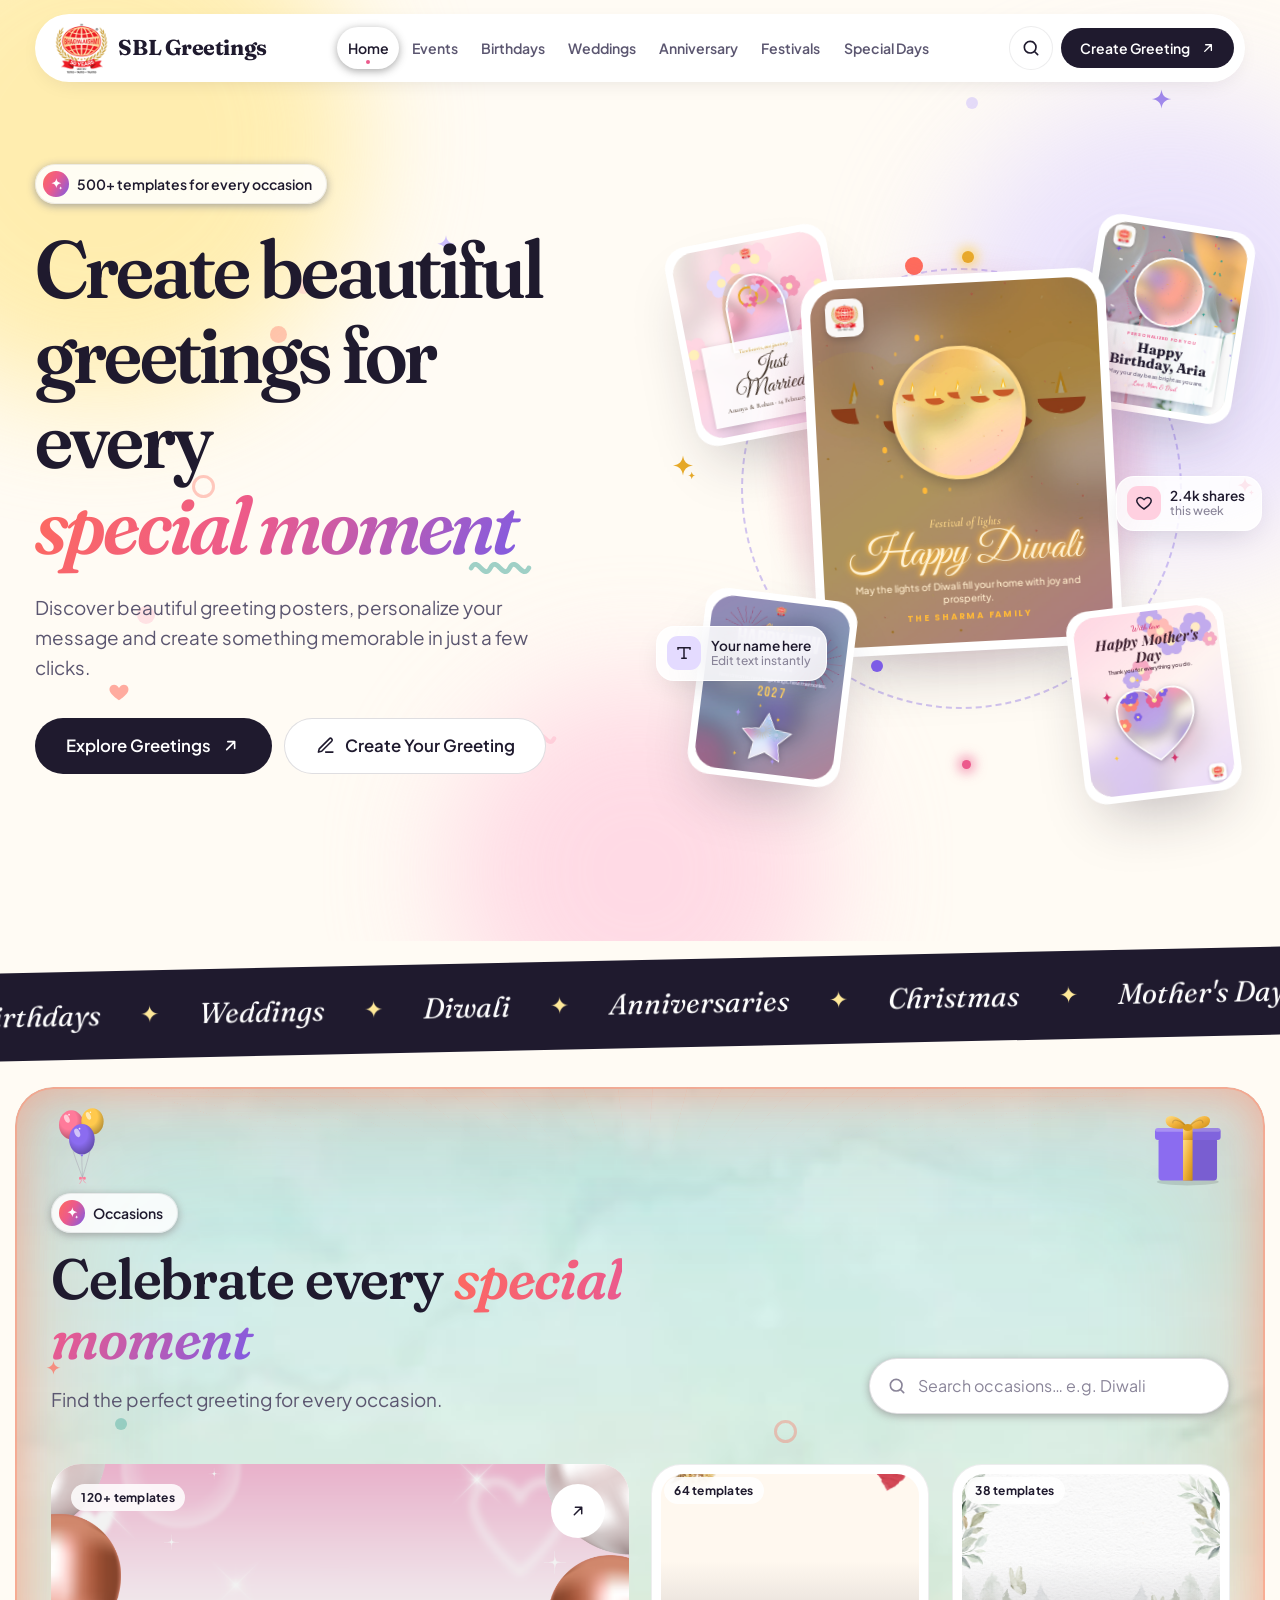
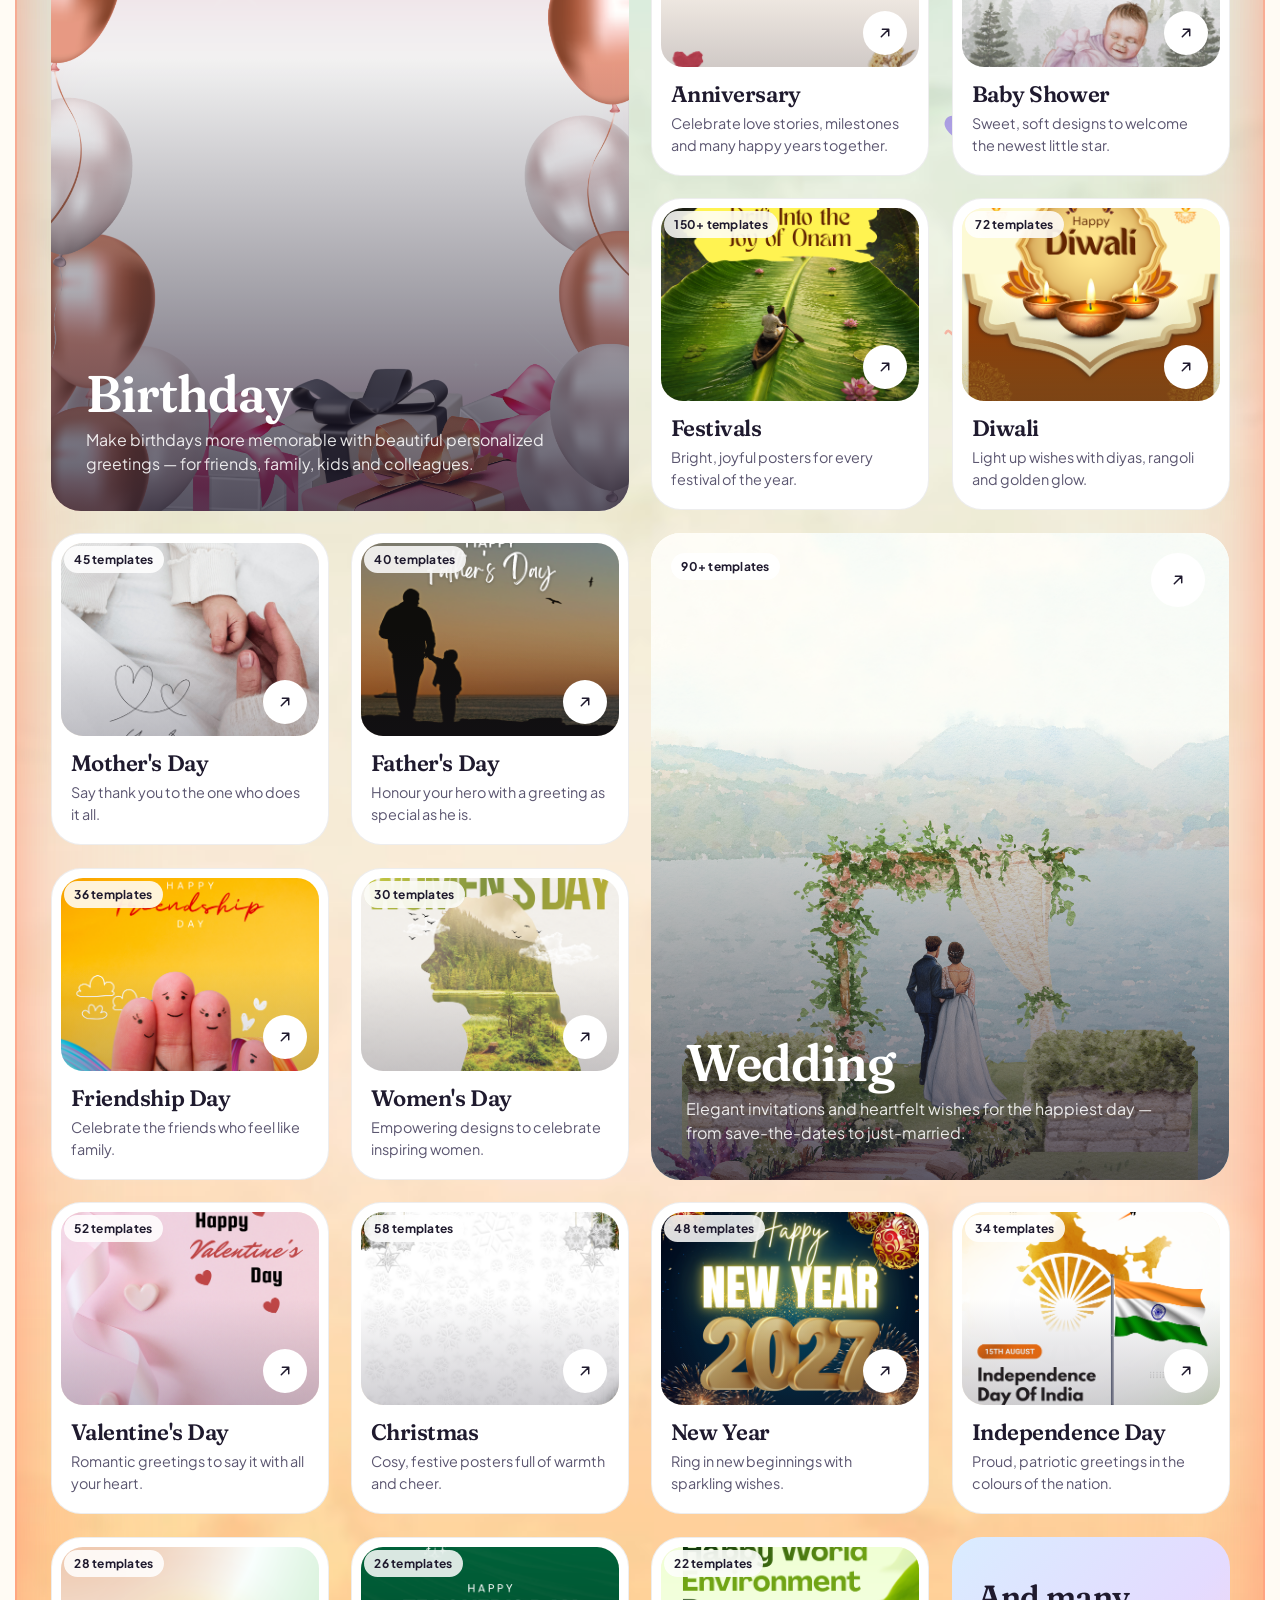
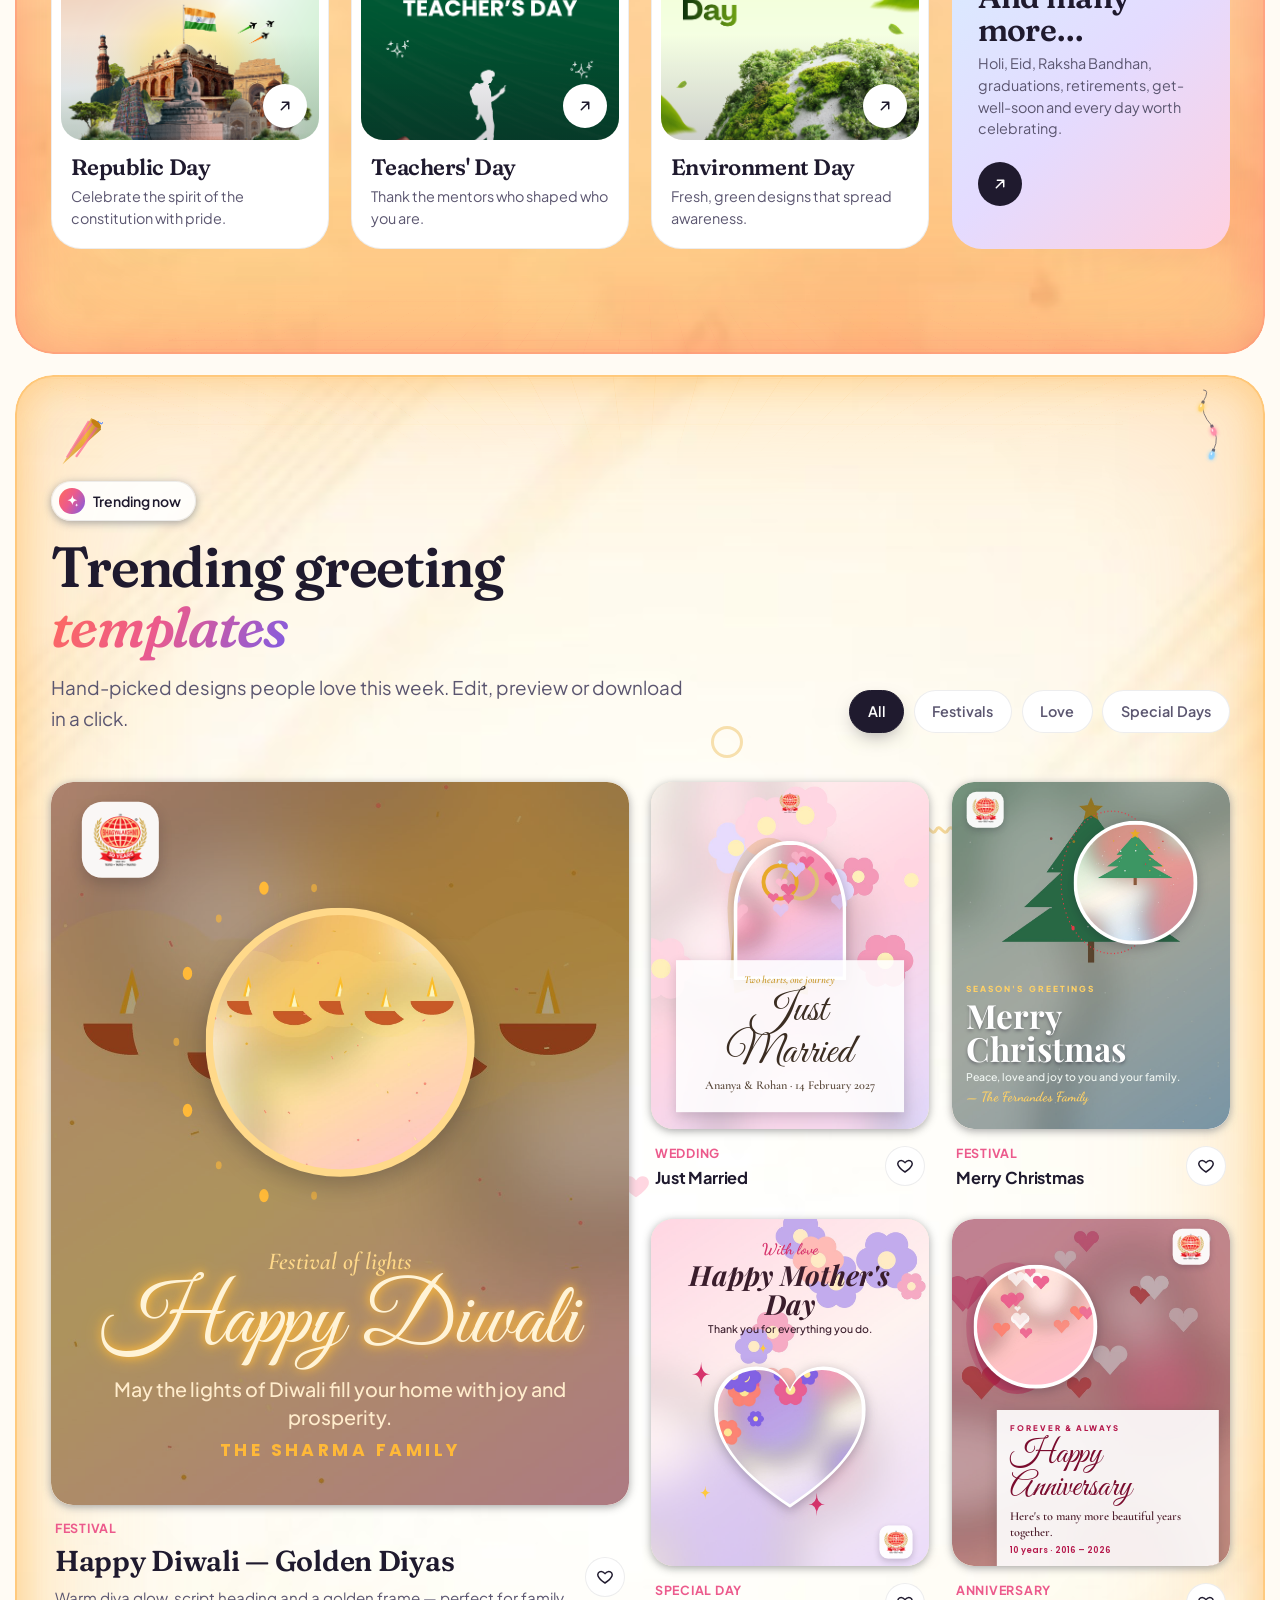
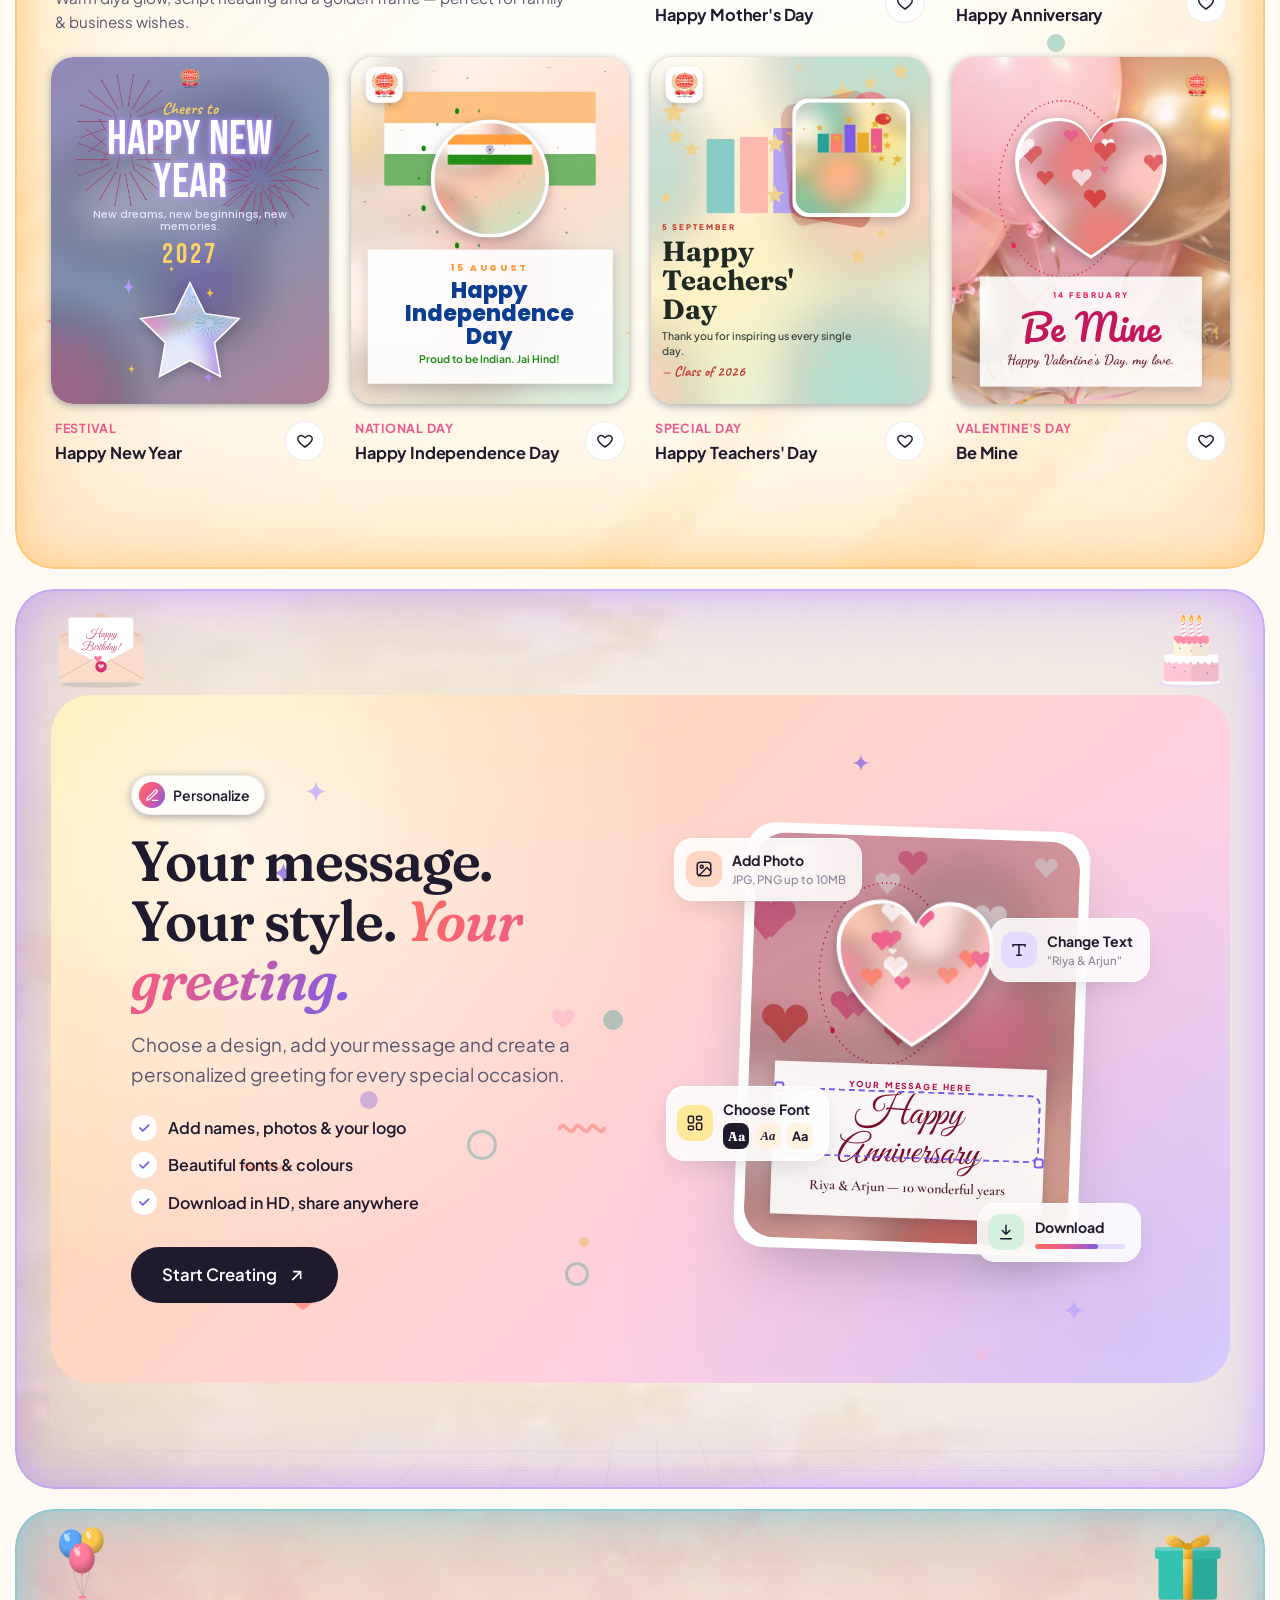
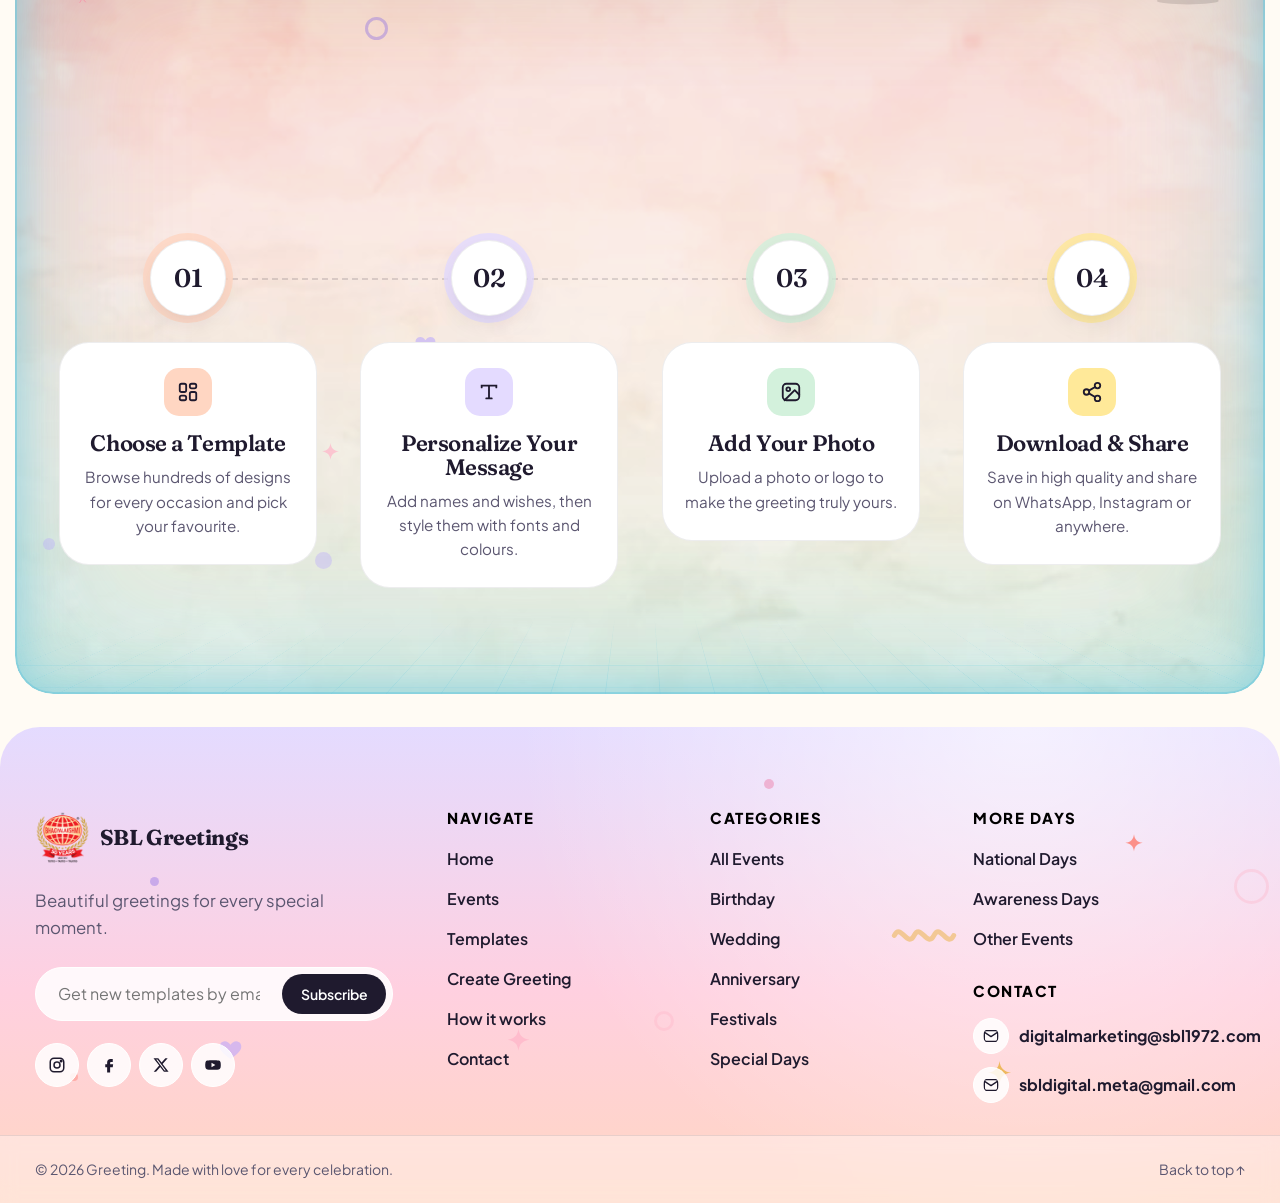
==== commit 86277481: "Rename hero-card classes for consistency" ====
--- a/frontend/index.html
+++ b/frontend/index.html
@@ -285,7 +285,7 @@
             <use href="#i-sparkle" />
           </svg>
 
-                    <figure class="hero-card hero-card--1">
+                    <figure class="hero-card hero-card--main">
                         <div class="hero-card__inner">
                             <div class="poster" data-name="Happy Diwali — Golden Diyas" style="--accent:#ffb938">
                                 <img class="poster__bg" src="images/backgrounds/bg-diya.jpg" alt="" style="--pos:50% 50%" loading="lazy">
@@ -307,7 +307,7 @@
                             </div>
                         </div>
                     </figure>
-                    <figure class="hero-card hero-card--2">
+                    <figure class="hero-card hero-card--1">
                         <div class="hero-card__inner">
                             <div class="poster" data-name="Just Married" style="--accent:#c9972b">
                                 <img class="poster__bg" src="images/backgrounds/bg-wedding-flowers.jpg" alt="" style="--pos:50% 50%" loading="lazy">
@@ -330,7 +330,7 @@
                             </div>
                         </div>
                     </figure>
-                    <figure class="hero-card hero-card--main">
+                    <figure class="hero-card hero-card--2">
                         <div class="hero-card__inner">
                             <div class="poster" data-name="Happy Birthday, Aria" data-confetti="5" style="--accent:#ec5a8c">
                                 <img class="poster__bg" src="images/backgrounds/bg-balloons-pastel.jpg" alt="" style="--pos:50% 50%" loading="lazy">
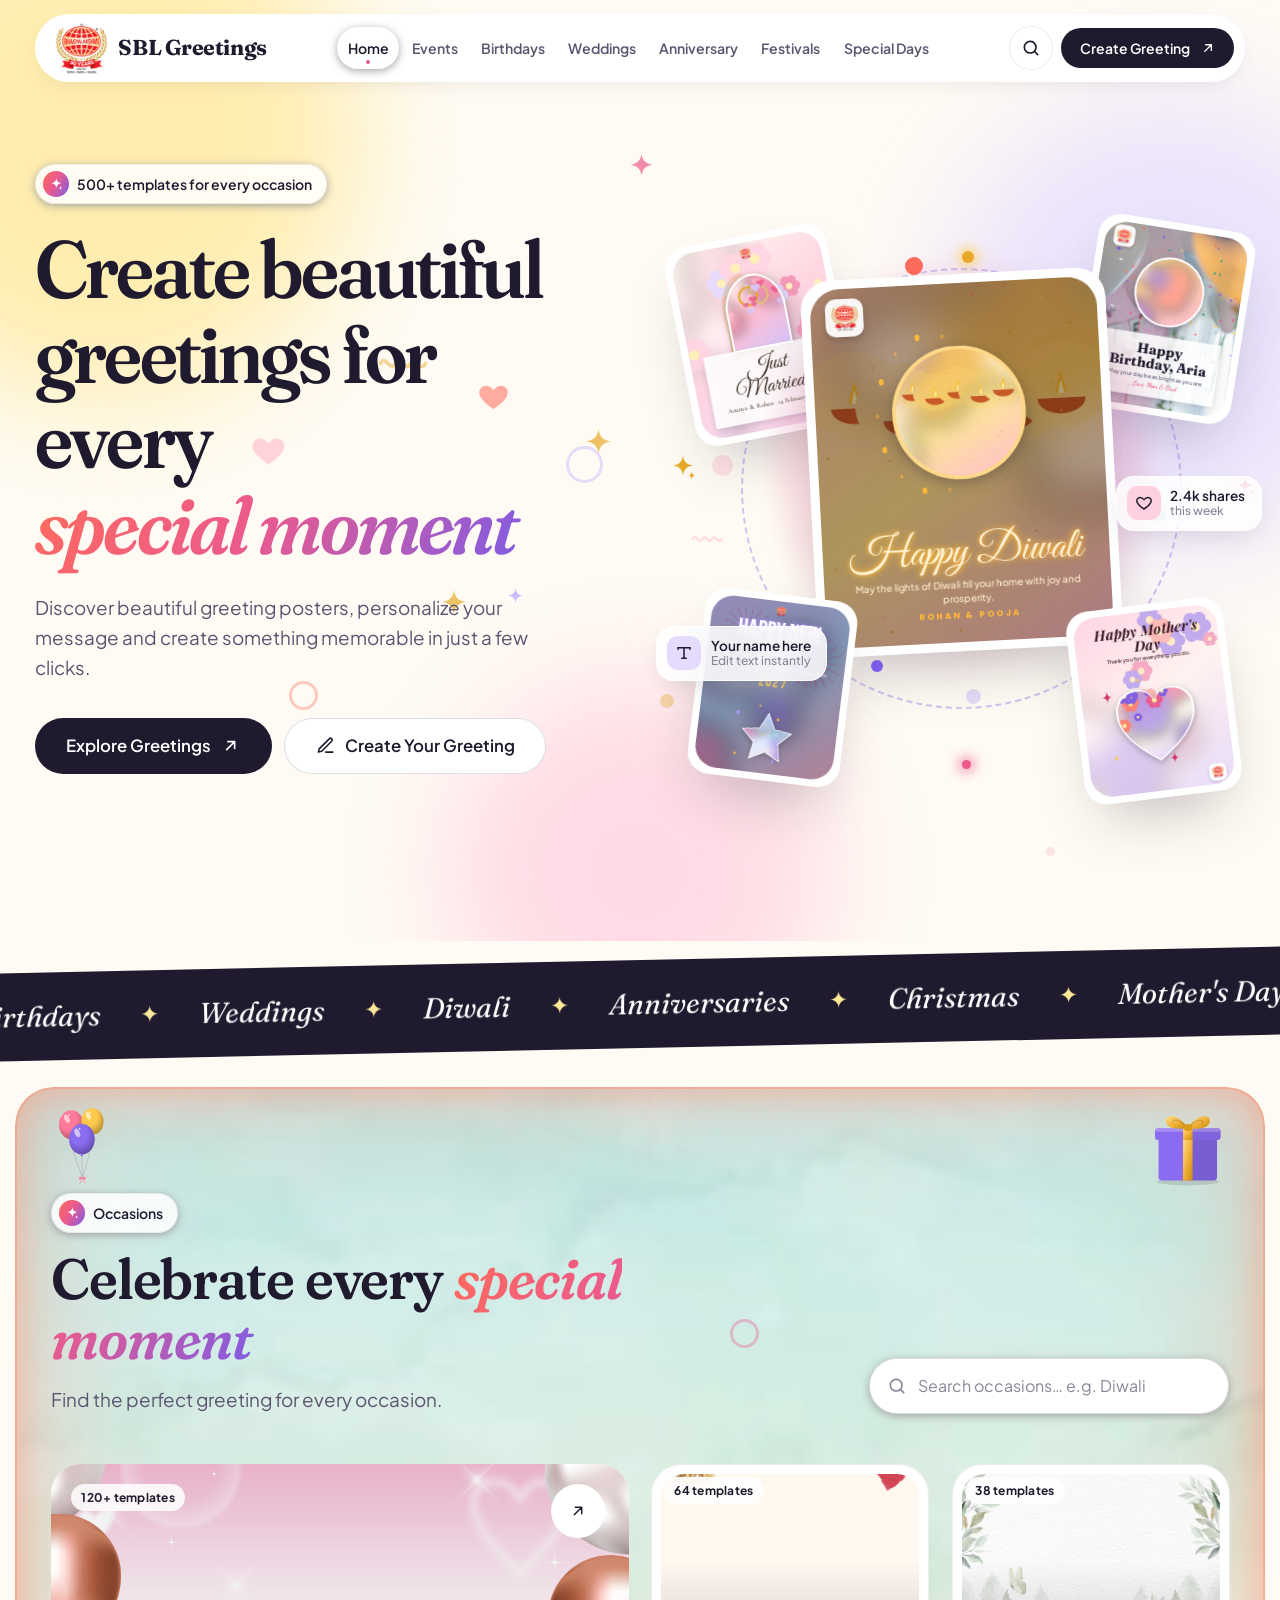
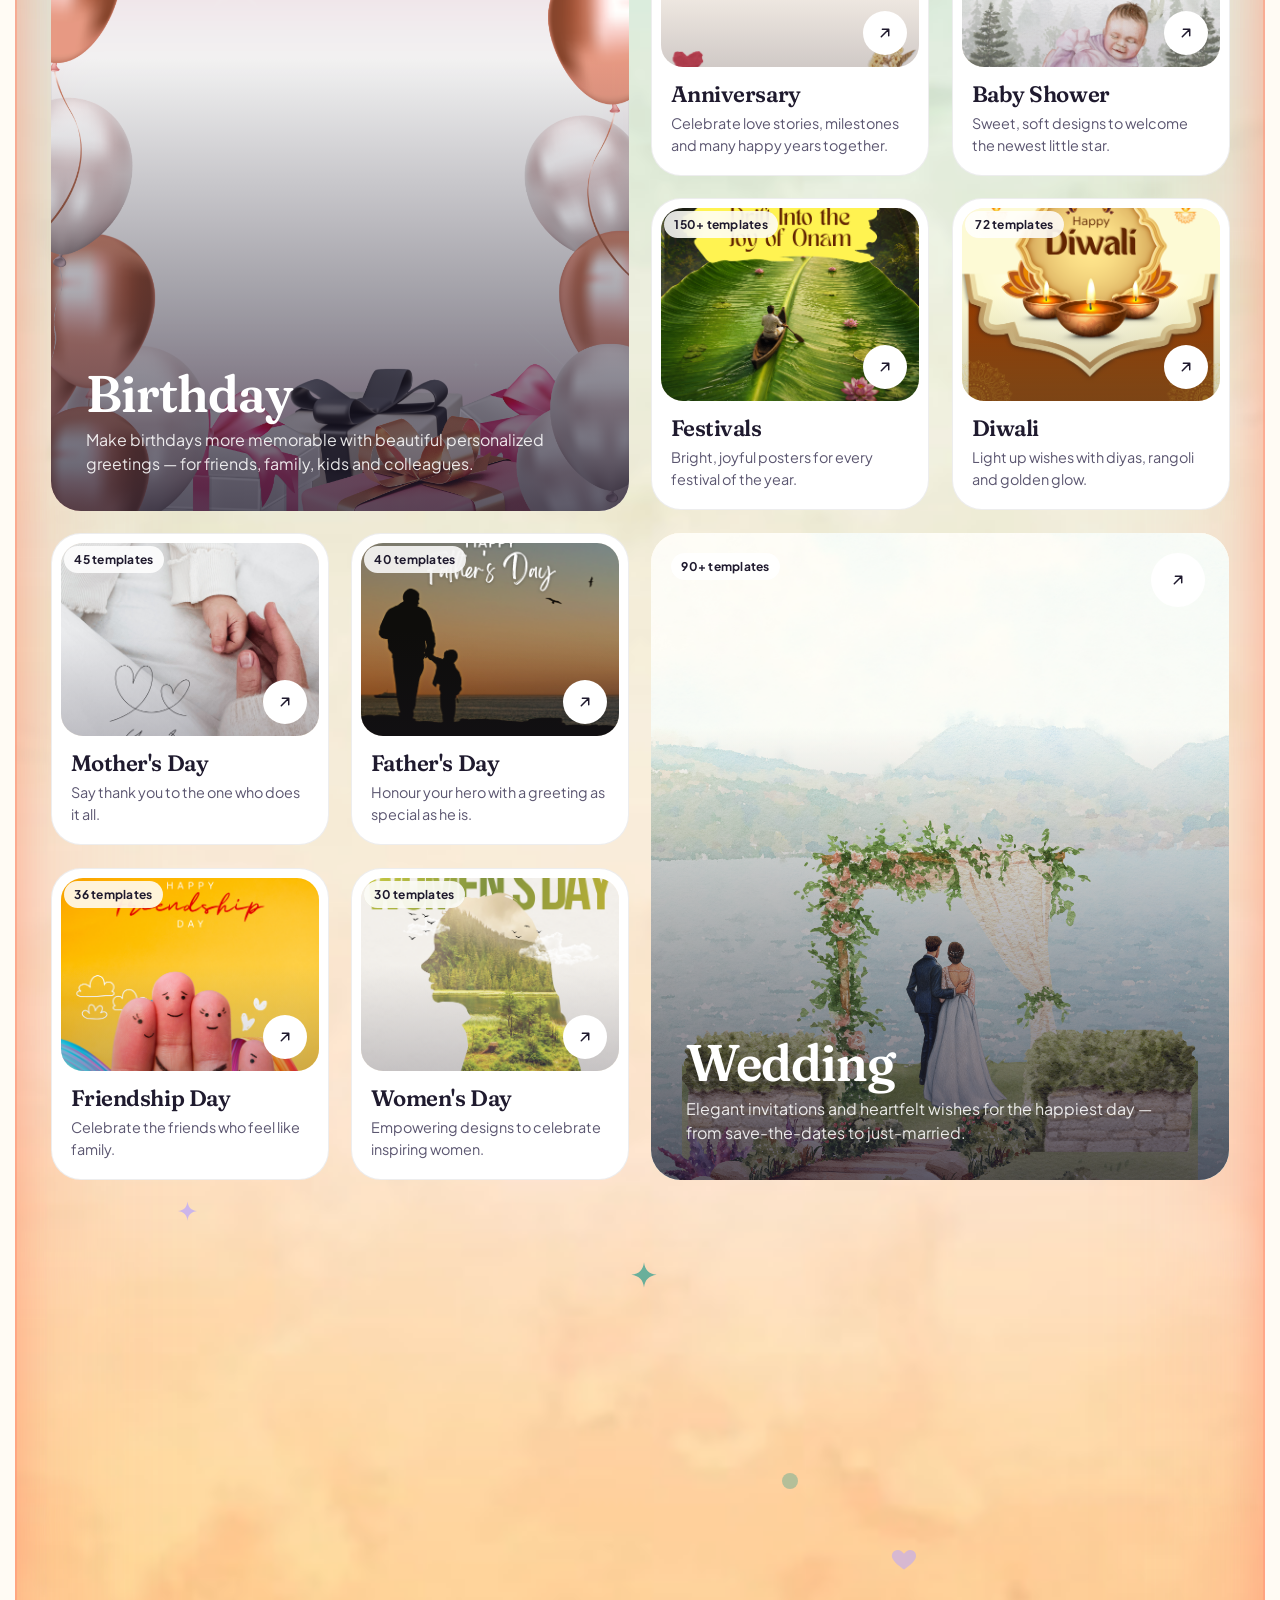
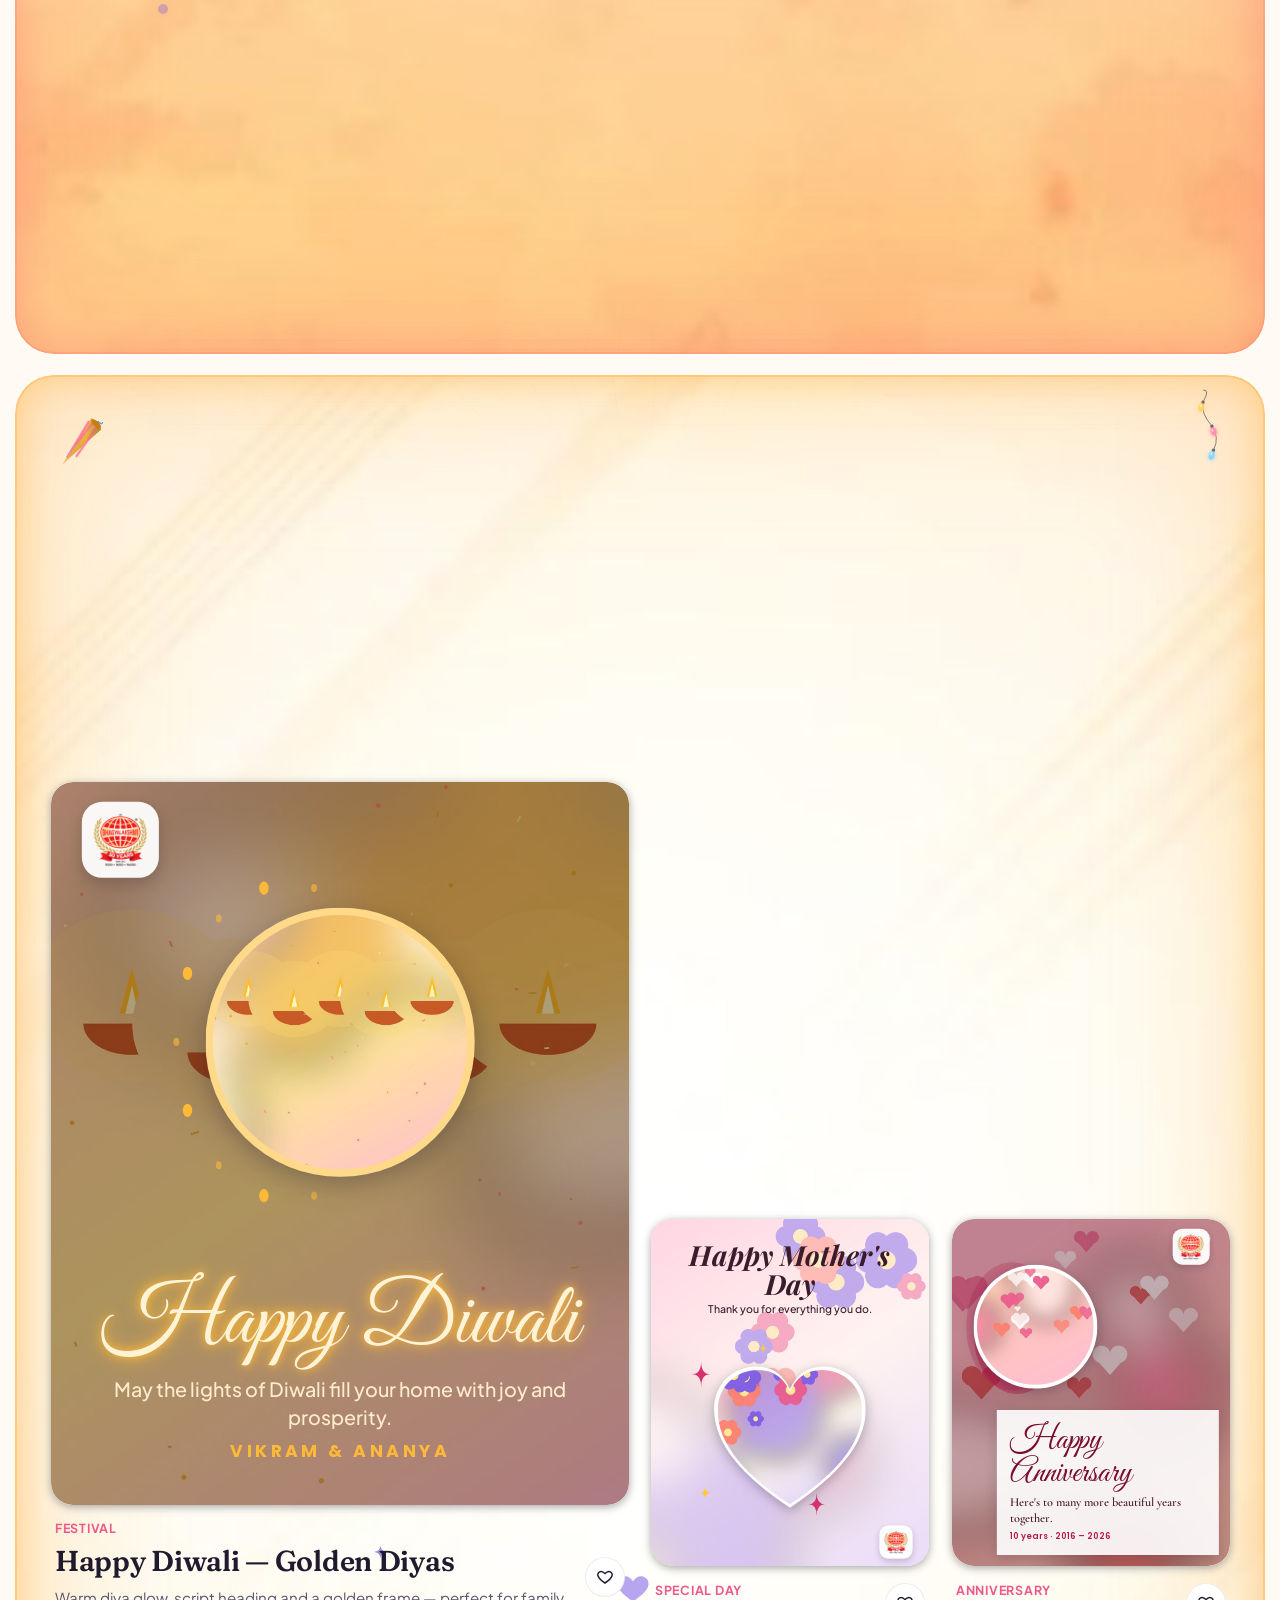
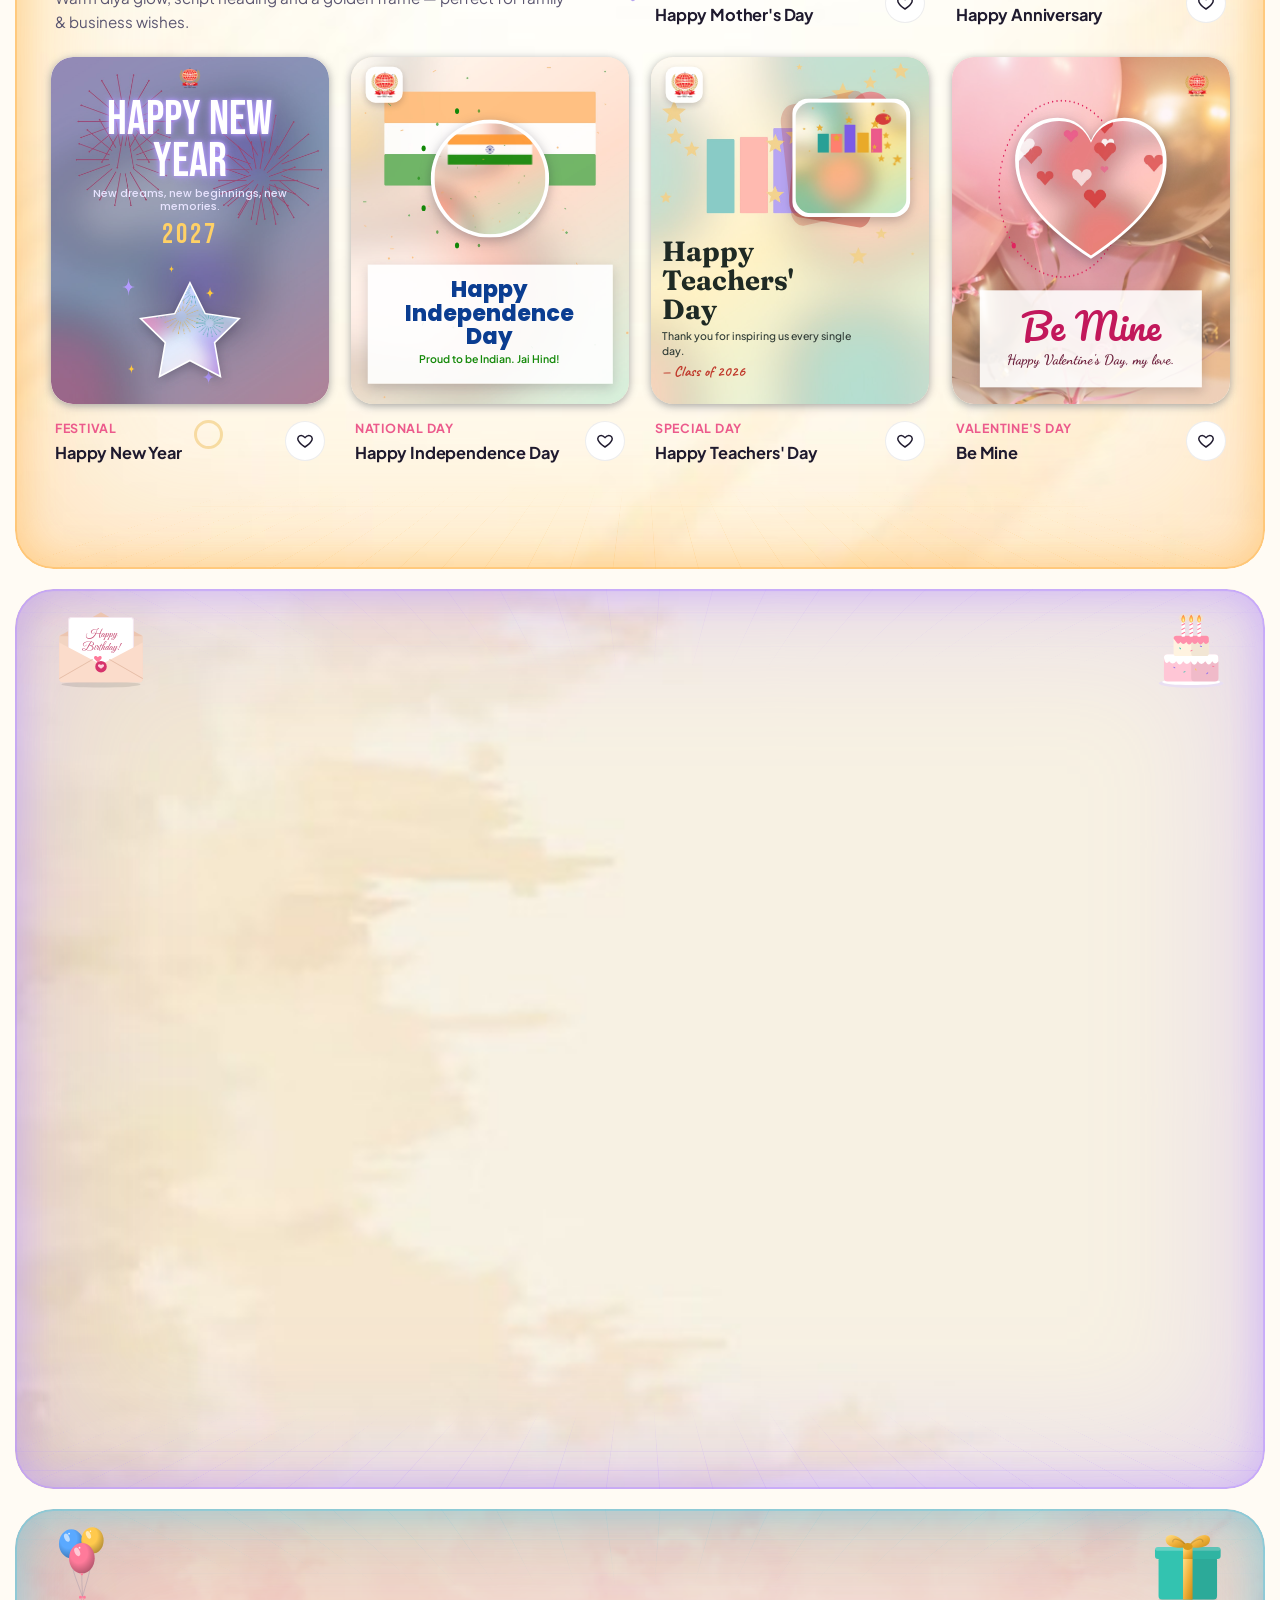
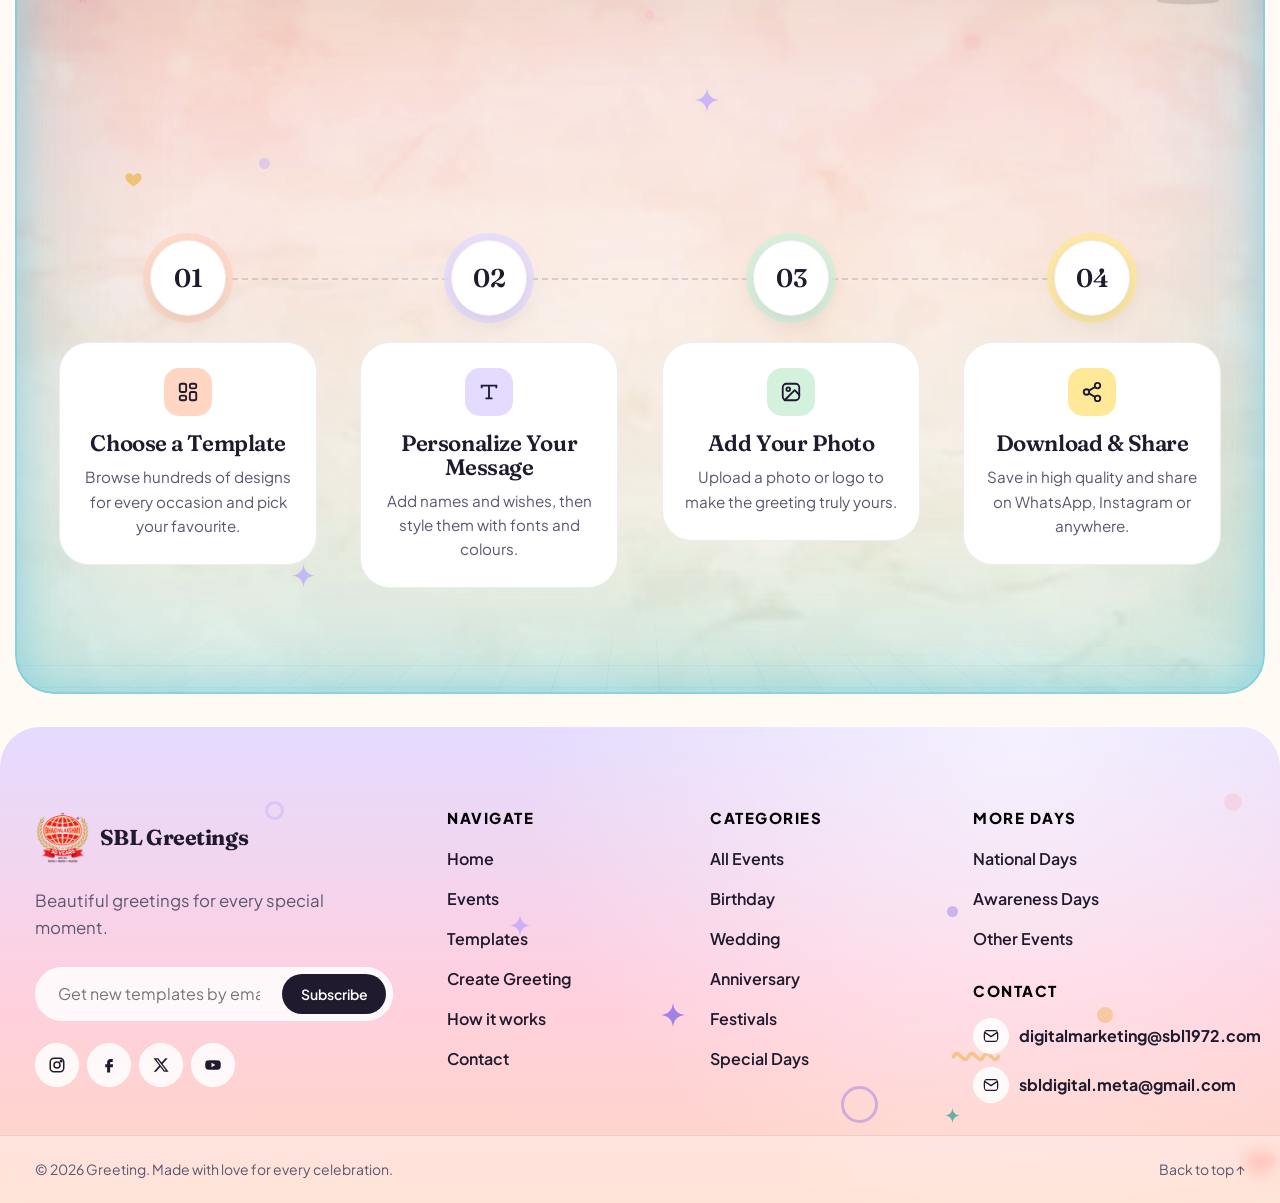
==== commit 0130fe1a: "Update family names in festive messages" ====
--- a/frontend/index.html
+++ b/frontend/index.html
@@ -302,7 +302,7 @@
                                     <p class="poster__message" style="--font:'Plus Jakarta Sans'; --fallback:sans-serif; --size:3.4; --weight:500; --color:#ffeccc; --align:center; --lh:1.4">
                                         May the lights of Diwali fill your home with joy and prosperity.</p>
                                     <p class="poster__from" style="--font:'Poppins'; --fallback:sans-serif; --size:3; --weight:700; --color:#ffb938; --align:center; --spacing:0.2em; --case:uppercase">
-                                        The Sharma Family</p>
+                                        Rohan &amp; Pooja</p>
                                 </div>
                             </div>
                         </div>
@@ -1428,7 +1428,7 @@
                                     <p class="poster__message" style="--font:'Plus Jakarta Sans'; --fallback:sans-serif; --size:3.4; --weight:500; --color:#ffeccc; --align:center; --lh:1.4">
                                         May the lights of Diwali fill your home with joy and prosperity.</p>
                                     <p class="poster__from" style="--font:'Poppins'; --fallback:sans-serif; --size:3; --weight:700; --color:#ffb938; --align:center; --spacing:0.2em; --case:uppercase">
-                                        The Sharma Family</p>
+                                        Vikram &amp; Ananya</p>
                                 </div>
                             </div>
                             <div class="poster-card__overlay">
@@ -1542,9 +1542,9 @@
                                     <p class="poster__heading" data-effect="shadow" style="--font:'Playfair Display'; --fallback:serif; --size:12; --weight:700; --color:#ffffff; --align:left; --lh:1">
                                         Merry Christmas</p>
                                     <p class="poster__message" style="--font:'Plus Jakarta Sans'; --fallback:sans-serif; --size:3.8; --weight:500; --color:#f1f7f3; --align:left; --lh:1.4">
-                                        Peace, love and joy to you and your family.</p>
+                                        Peace, love and joy to you and your loved ones.</p>
                                     <p class="poster__from" style="--font:'Dancing Script'; --fallback:cursive; --size:4.8; --weight:700; --color:#ffd166; --align:left">
-                                        — The Fernandes Family</p>
+                                        — Rahul &amp; Sneha</p>
                                 </div>
                             </div>
                             <div class="poster-card__overlay">
--- a/frontend/css/poster.css
+++ b/frontend/css/poster.css
@@ -154,6 +154,7 @@
 }
 .poster__text > :last-child { margin-bottom: 0; }
 .poster__text > :empty { display: none; }
+.poster__kicker { display: none !important; }
 
 /* Heading effects */
 .poster__text [data-effect="shadow"] { text-shadow: 0 0.5cqw 1.2cqw rgba(31, 26, 46, 0.4); }
--- a/frontend/css/editor.css
+++ b/frontend/css/editor.css
@@ -355,6 +355,127 @@
 
 .pe-field select {
   cursor: pointer;
+}
+
+/* Custom Font Select (renders real font styles on iOS, Android & Desktop) */
+.pe-font-select {
+  position: relative;
+  width: 100%;
+}
+
+.pe-font-select__btn {
+  width: 100%;
+  min-height: 46px;
+  padding: 0.65rem 0.85rem;
+  font-size: 0.95rem;
+  background: var(--surface);
+  border: 1px solid var(--border-strong);
+  border-radius: 14px;
+  display: flex;
+  align-items: center;
+  justify-content: space-between;
+  gap: 0.5rem;
+  cursor: pointer;
+  text-align: left;
+  color: var(--text);
+  transition: border-color 0.25s, box-shadow 0.25s;
+}
+
+.pe-font-select__btn:focus {
+  outline: none;
+  border-color: var(--secondary);
+  box-shadow: 0 0 0 4px rgba(124, 92, 230, 0.15);
+}
+
+.pe-font-select.is-open .pe-font-select__btn {
+  border-color: var(--secondary);
+  box-shadow: 0 0 0 4px rgba(124, 92, 230, 0.15);
+}
+
+.pe-font-select__val {
+  flex: 1;
+  min-width: 0;
+  overflow: hidden;
+  text-overflow: ellipsis;
+  white-space: nowrap;
+  font-size: 1.05rem;
+}
+
+.pe-font-select__arrow {
+  width: 18px;
+  height: 18px;
+  fill: none;
+  stroke: var(--text-muted);
+  stroke-width: 2.2;
+  stroke-linecap: round;
+  stroke-linejoin: round;
+  transition: transform 0.25s ease;
+  flex-shrink: 0;
+}
+
+.pe-font-select.is-open .pe-font-select__arrow {
+  transform: rotate(180deg);
+}
+
+.pe-font-select__menu {
+  display: none;
+  position: absolute;
+  top: calc(100% + 4px);
+  left: 0;
+  right: 0;
+  background: #ffffff;
+  border: 1px solid var(--border-strong);
+  border-radius: 14px;
+  max-height: 260px;
+  overflow-y: auto;
+  z-index: 100;
+  box-shadow: 0 12px 30px -8px rgba(31, 26, 46, 0.25), 0 4px 12px rgba(31, 26, 46, 0.08);
+  -webkit-overflow-scrolling: touch;
+  padding: 0.35rem 0;
+}
+
+.pe-font-select.is-open .pe-font-select__menu {
+  display: block;
+}
+
+.pe-font-select__opt {
+  width: 100%;
+  padding: 0.65rem 0.95rem;
+  font-size: 1.15rem;
+  text-align: left;
+  background: transparent;
+  border: none;
+  cursor: pointer;
+  display: flex;
+  align-items: center;
+  justify-content: space-between;
+  color: #1f1a2e;
+  transition: background 0.15s ease, color 0.15s ease;
+  line-height: 1.3;
+}
+
+.pe-font-select__opt:hover,
+.pe-font-select__opt:focus {
+  background: rgba(124, 92, 230, 0.08);
+  outline: none;
+}
+
+.pe-font-select__opt.is-selected {
+  background: rgba(124, 92, 230, 0.12);
+  color: var(--primary);
+  font-weight: 700;
+}
+
+.pe-font-select__opt.is-selected::after {
+  content: "✓";
+  font-weight: 800;
+  font-size: 1rem;
+  color: var(--primary);
+  margin-left: 0.5rem;
+}
+
+.pe-block[open] {
+  overflow: visible;
 }
 
 .pe-field input:focus,
@@ -1049,4 +1170,4 @@
     opacity: 0;
     transform: scale(0.96);
   }
-}+}
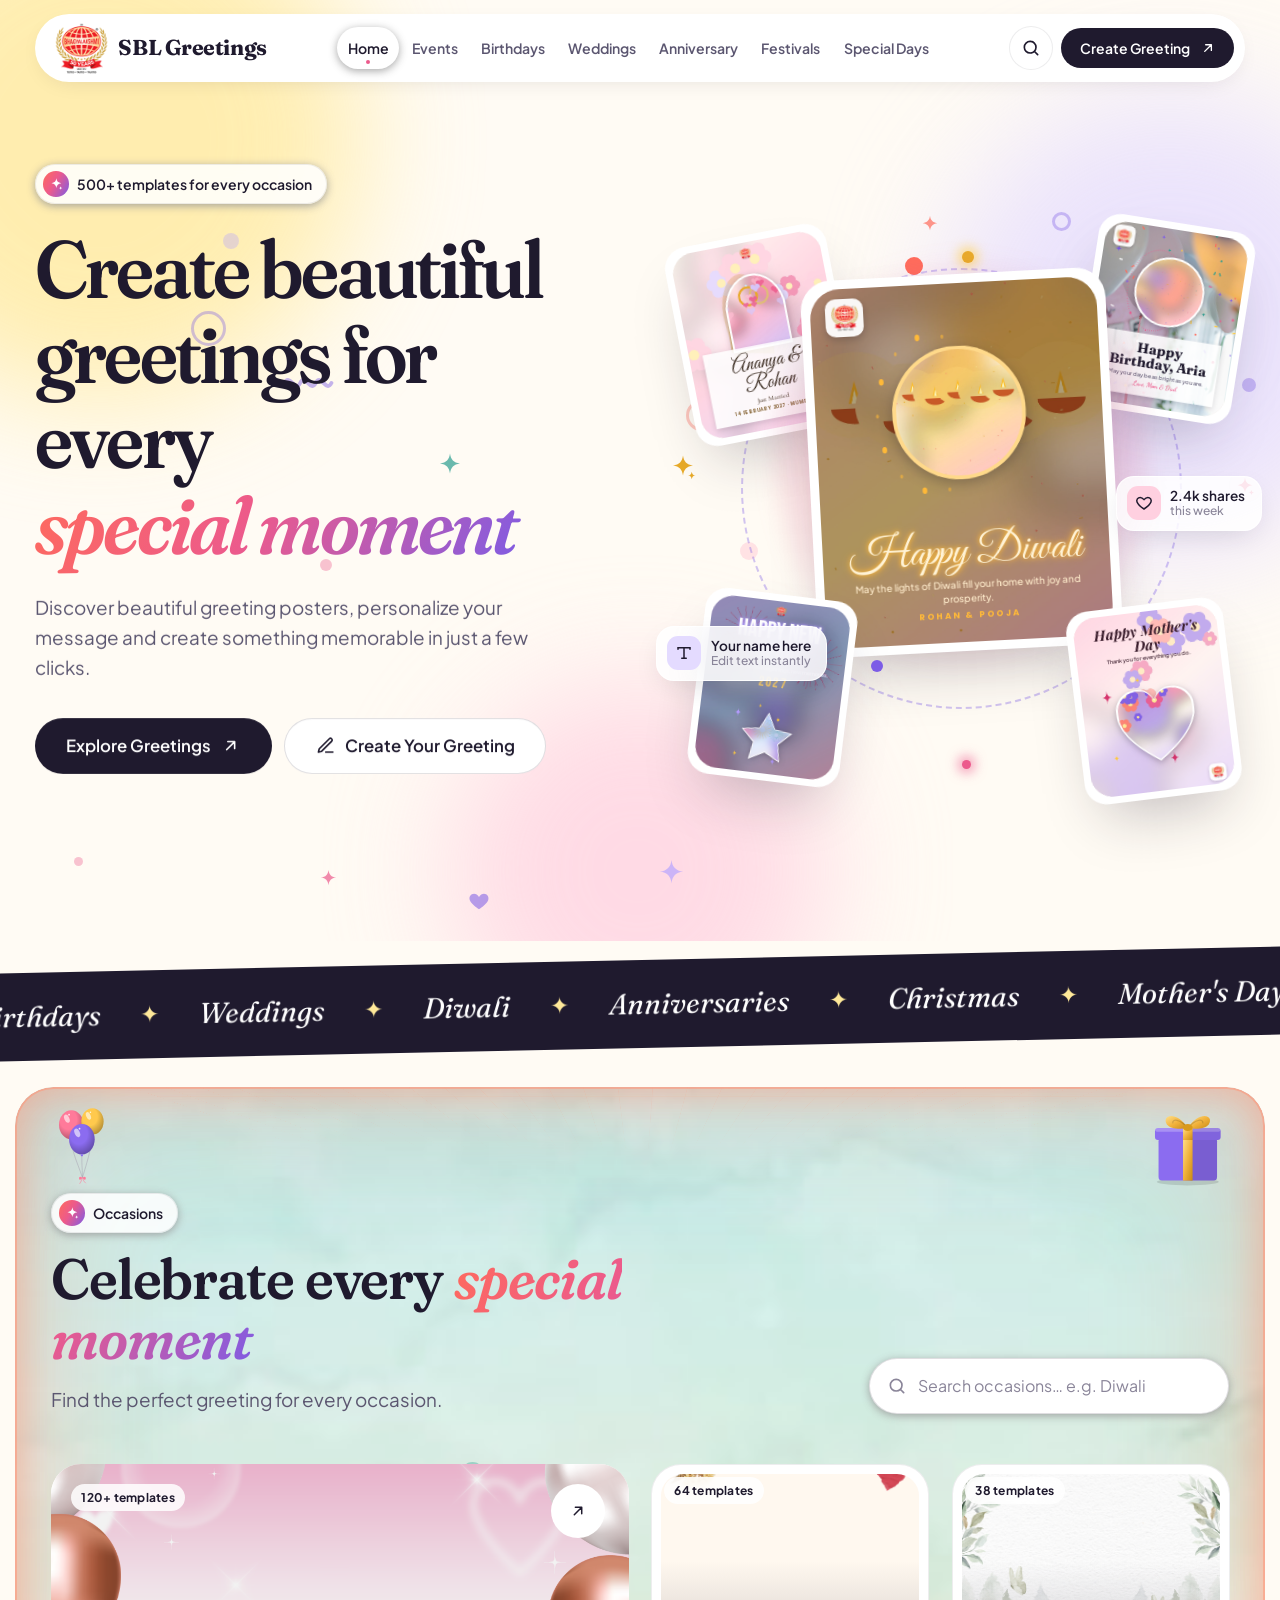
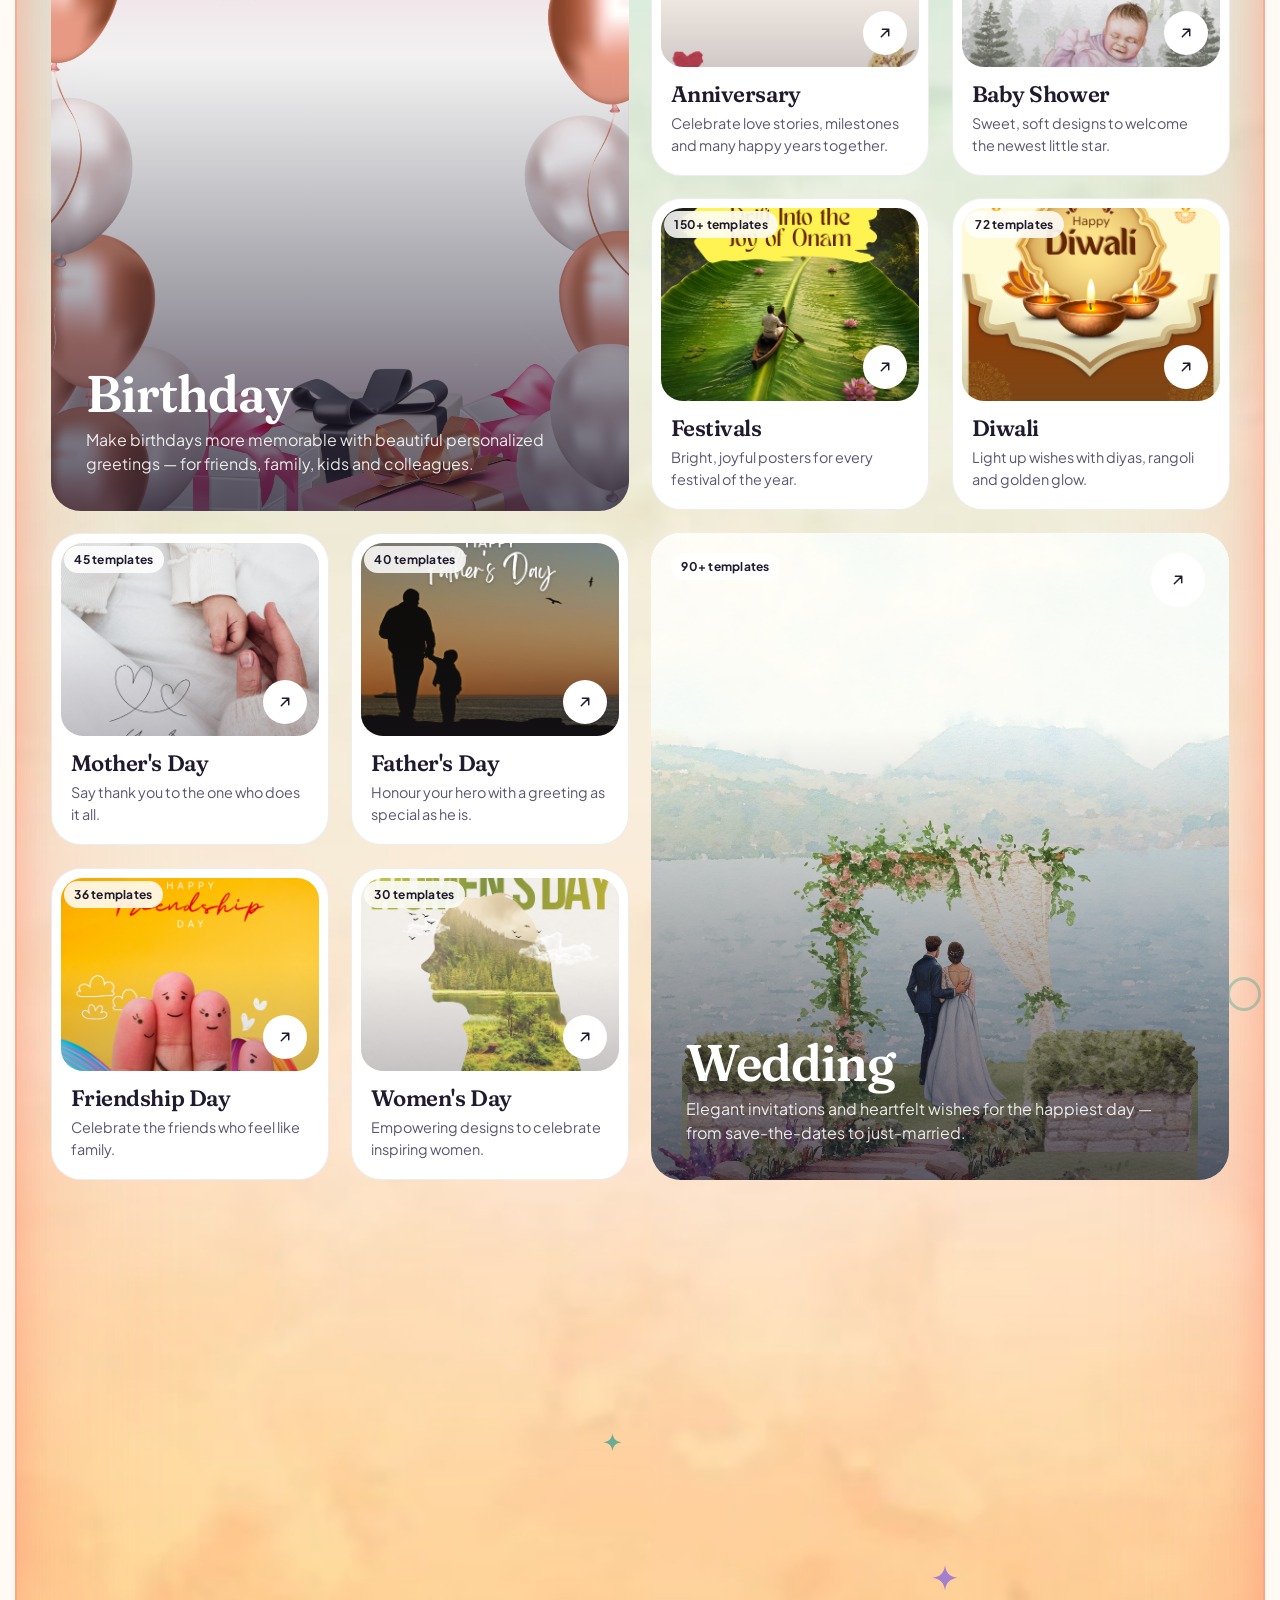
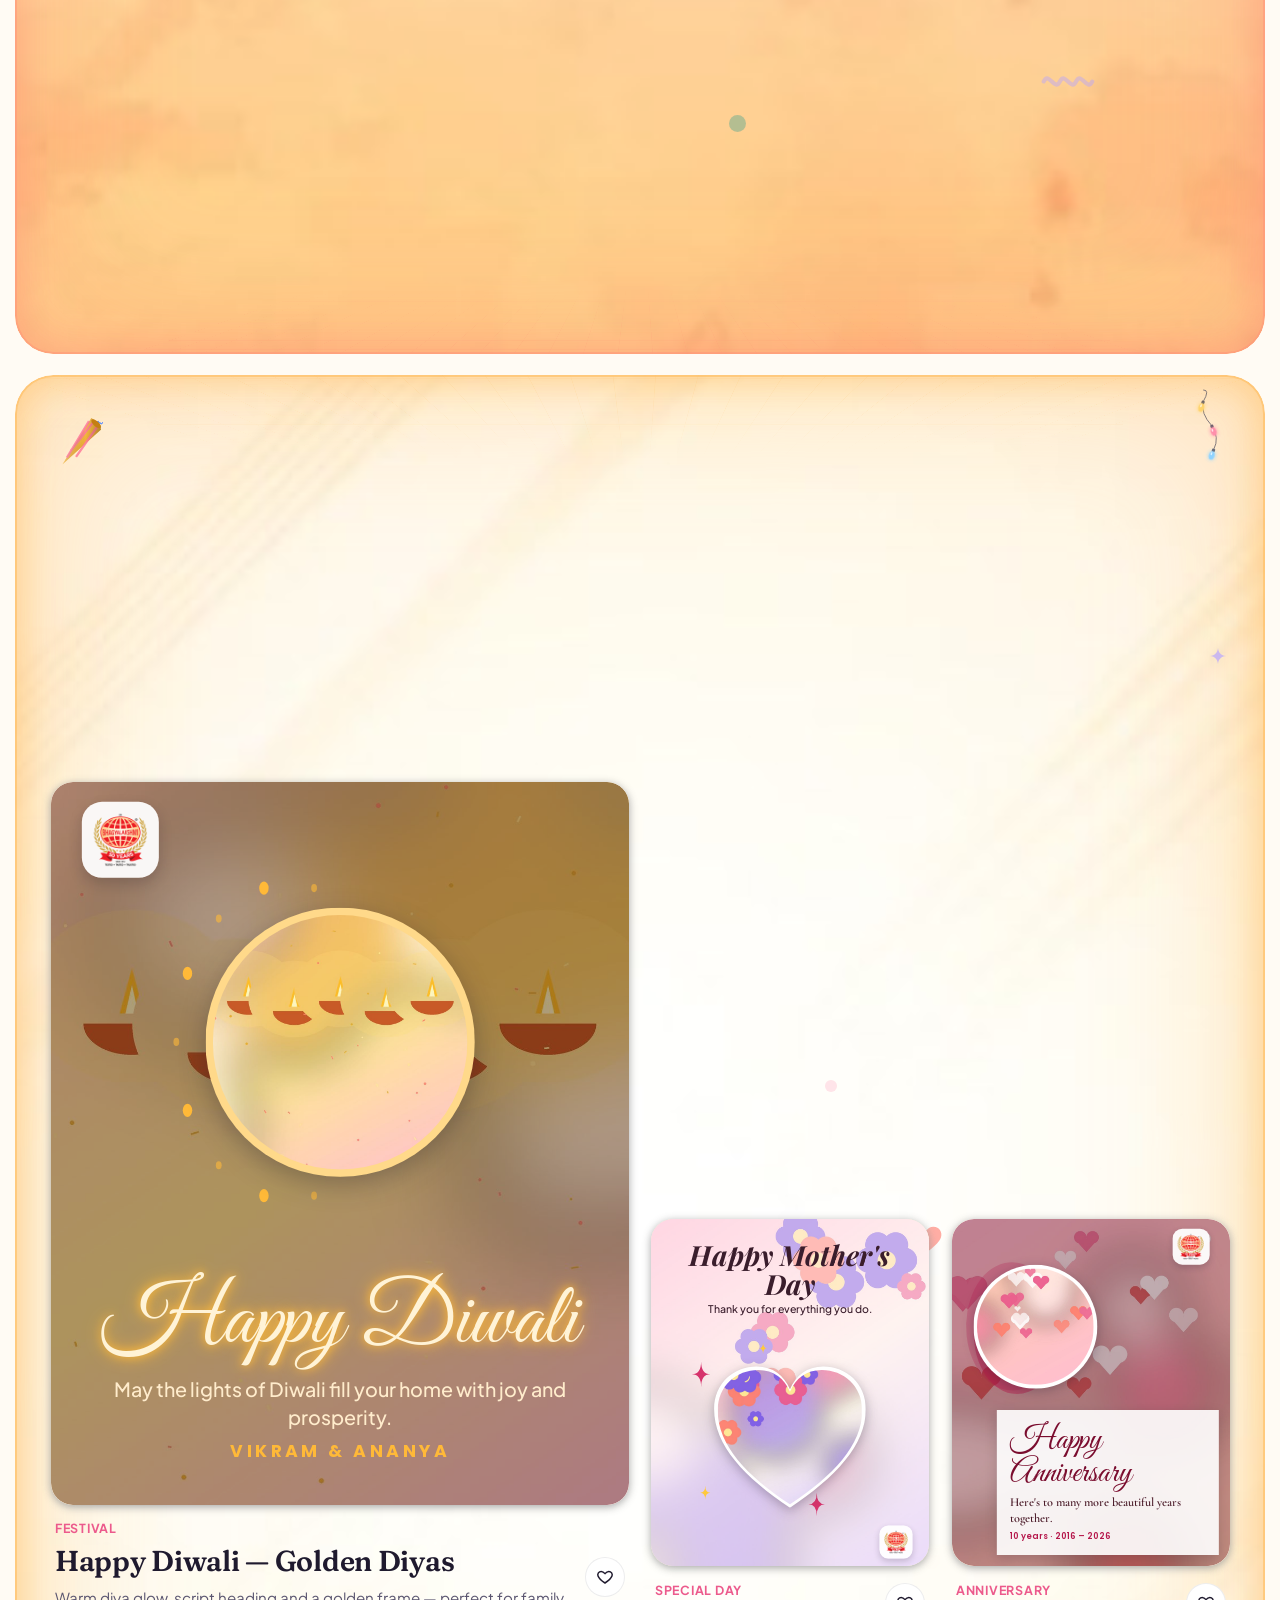
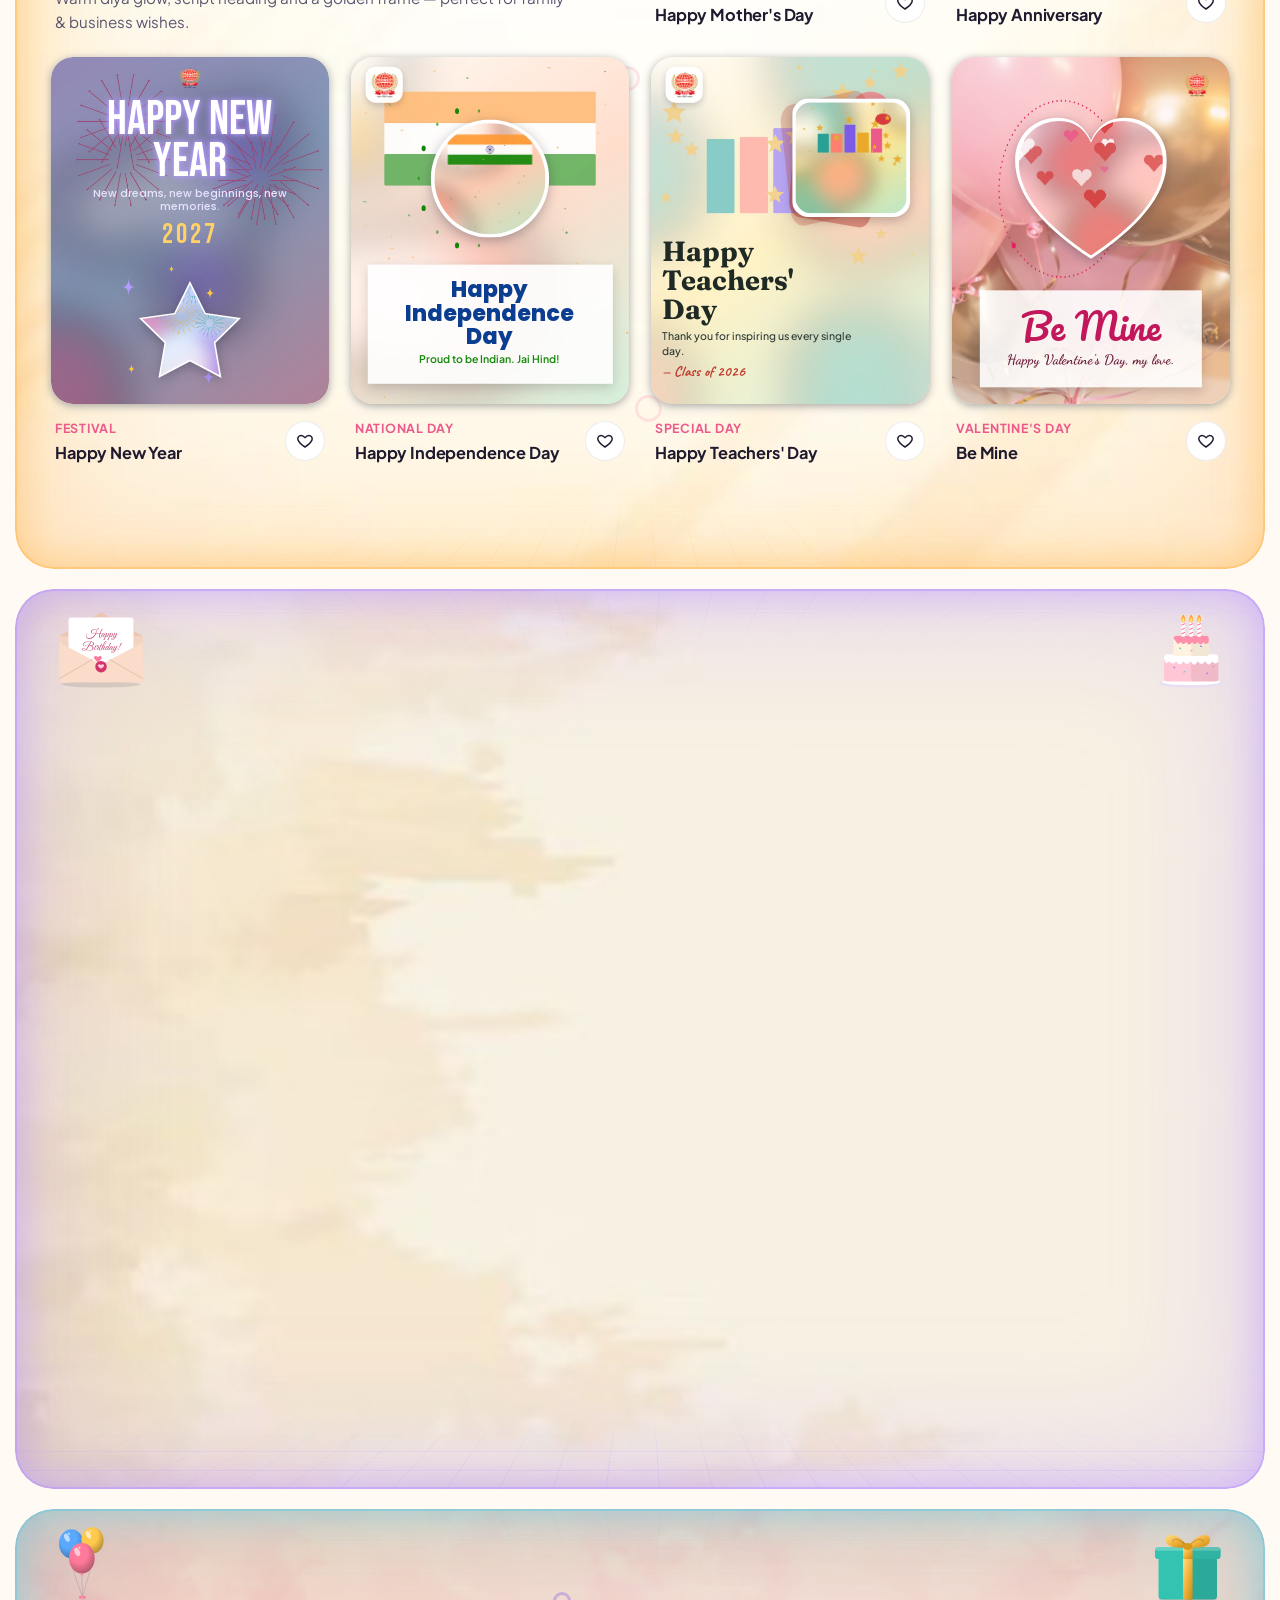
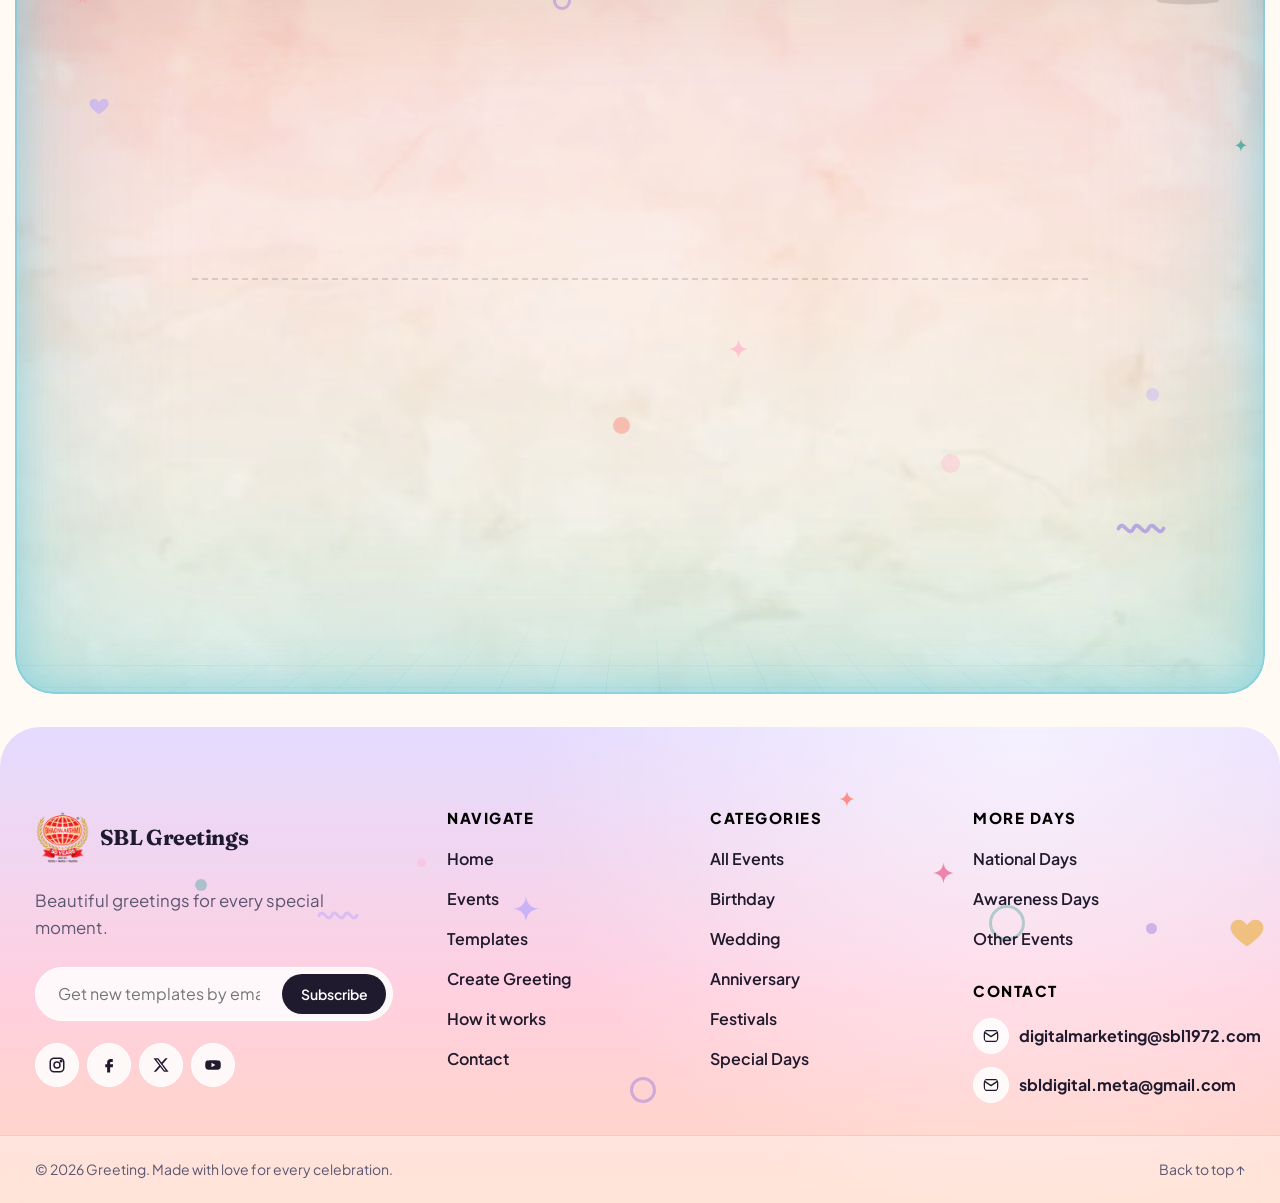
==== commit 19f61ec9: "Update wedding details in index.html" ====
--- a/frontend/index.html
+++ b/frontend/index.html
@@ -320,12 +320,12 @@
                                 <div class="poster__text" data-anchor="bottom" data-card style="--x:50; --y:95; --w:82; --card:rgba(255,255,255,0.88)">
                                     <p class="poster__kicker" style="--font:'Cormorant Garamond'; --fallback:serif; --size:3.8; --weight:600; --color:#c9972b; --align:center; --style:italic">
                                         Two hearts, one journey</p>
-                                    <p class="poster__heading" style="--font:'Great Vibes'; --fallback:cursive; --size:15; --weight:400; --color:#3b2d22; --align:center; --lh:1">
+                                    <p class="poster__heading" style="--font:'Great Vibes'; --fallback:cursive; --size:14; --weight:400; --color:#3b2d22; --align:center; --lh:1">
+                                        Ananya &amp; Rohan</p>
+                                    <p class="poster__message" style="--font:'Cormorant Garamond'; --fallback:serif; --size:4.4; --weight:600; --color:#5b4a3c; --align:center">
                                         Just Married</p>
-                                    <p class="poster__message" style="--font:'Cormorant Garamond'; --fallback:serif; --size:4.4; --weight:600; --color:#5b4a3c; --align:center">
-                                        Ananya &amp; Rohan · 14 February 2027</p>
-                                    <p class="poster__from" style="--font:'Cormorant Garamond'; --fallback:serif; --size:4; --weight:600; --color:#5b4a3c; --align:center">
-                                    </p>
+                                    <p class="poster__from" style="--font:'Poppins'; --fallback:sans-serif; --size:2.9; --weight:700; --color:#8a6a3c; --align:center; --spacing:0.18em; --case:uppercase">
+                                        14 February 2027 · Mumbai</p>
                                 </div>
                             </div>
                         </div>
@@ -1481,12 +1481,12 @@
                                 <div class="poster__text" data-anchor="bottom" data-card style="--x:50; --y:95; --w:82; --card:rgba(255,255,255,0.88)">
                                     <p class="poster__kicker" style="--font:'Cormorant Garamond'; --fallback:serif; --size:3.8; --weight:600; --color:#c9972b; --align:center; --style:italic">
                                         Two hearts, one journey</p>
-                                    <p class="poster__heading" style="--font:'Great Vibes'; --fallback:cursive; --size:15; --weight:400; --color:#3b2d22; --align:center; --lh:1">
+                                    <p class="poster__heading" style="--font:'Great Vibes'; --fallback:cursive; --size:14; --weight:400; --color:#3b2d22; --align:center; --lh:1">
+                                        Ananya &amp; Rohan</p>
+                                    <p class="poster__message" style="--font:'Cormorant Garamond'; --fallback:serif; --size:4.4; --weight:600; --color:#5b4a3c; --align:center">
                                         Just Married</p>
-                                    <p class="poster__message" style="--font:'Cormorant Garamond'; --fallback:serif; --size:4.4; --weight:600; --color:#5b4a3c; --align:center">
-                                        Ananya &amp; Rohan · 14 February 2027</p>
-                                    <p class="poster__from" style="--font:'Cormorant Garamond'; --fallback:serif; --size:4; --weight:600; --color:#5b4a3c; --align:center">
-                                    </p>
+                                    <p class="poster__from" style="--font:'Poppins'; --fallback:sans-serif; --size:2.9; --weight:700; --color:#8a6a3c; --align:center; --spacing:0.18em; --case:uppercase">
+                                        14 February 2027 · Mumbai</p>
                                 </div>
                             </div>
                             <div class="poster-card__overlay">
